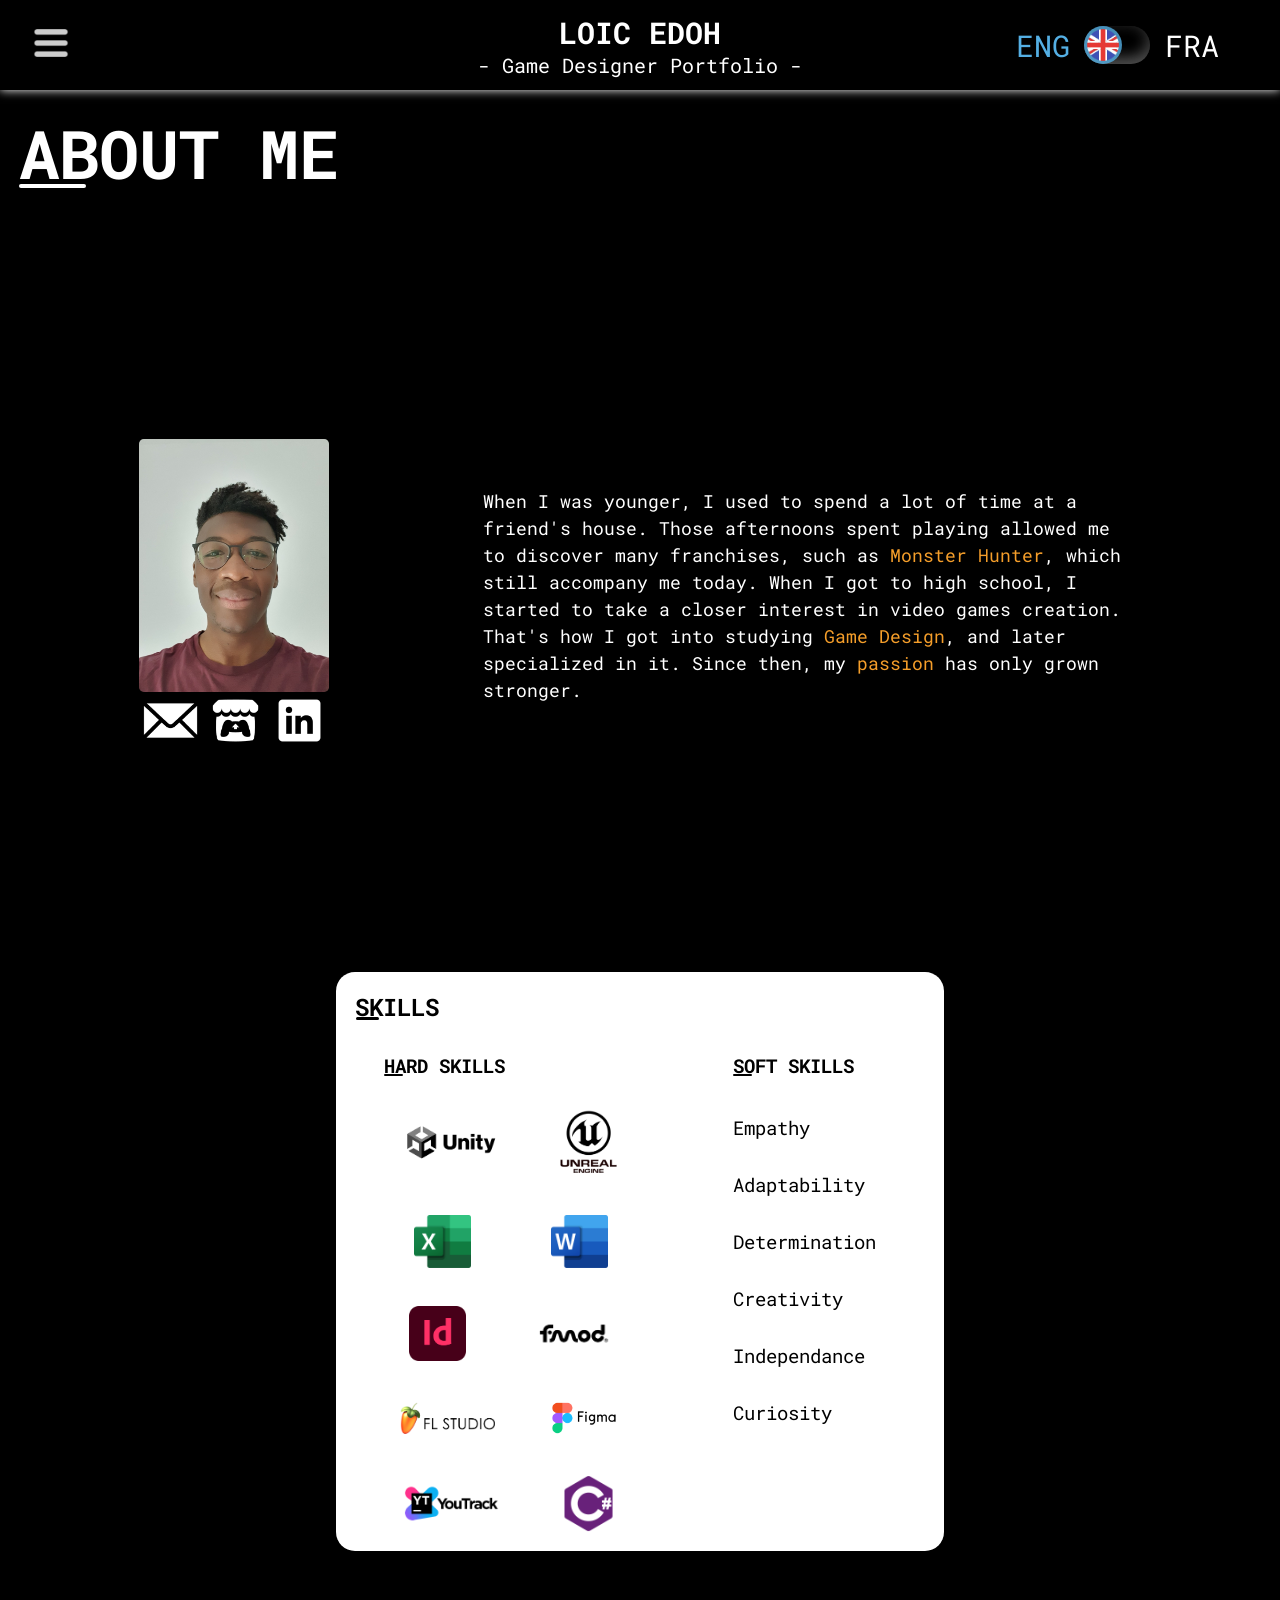
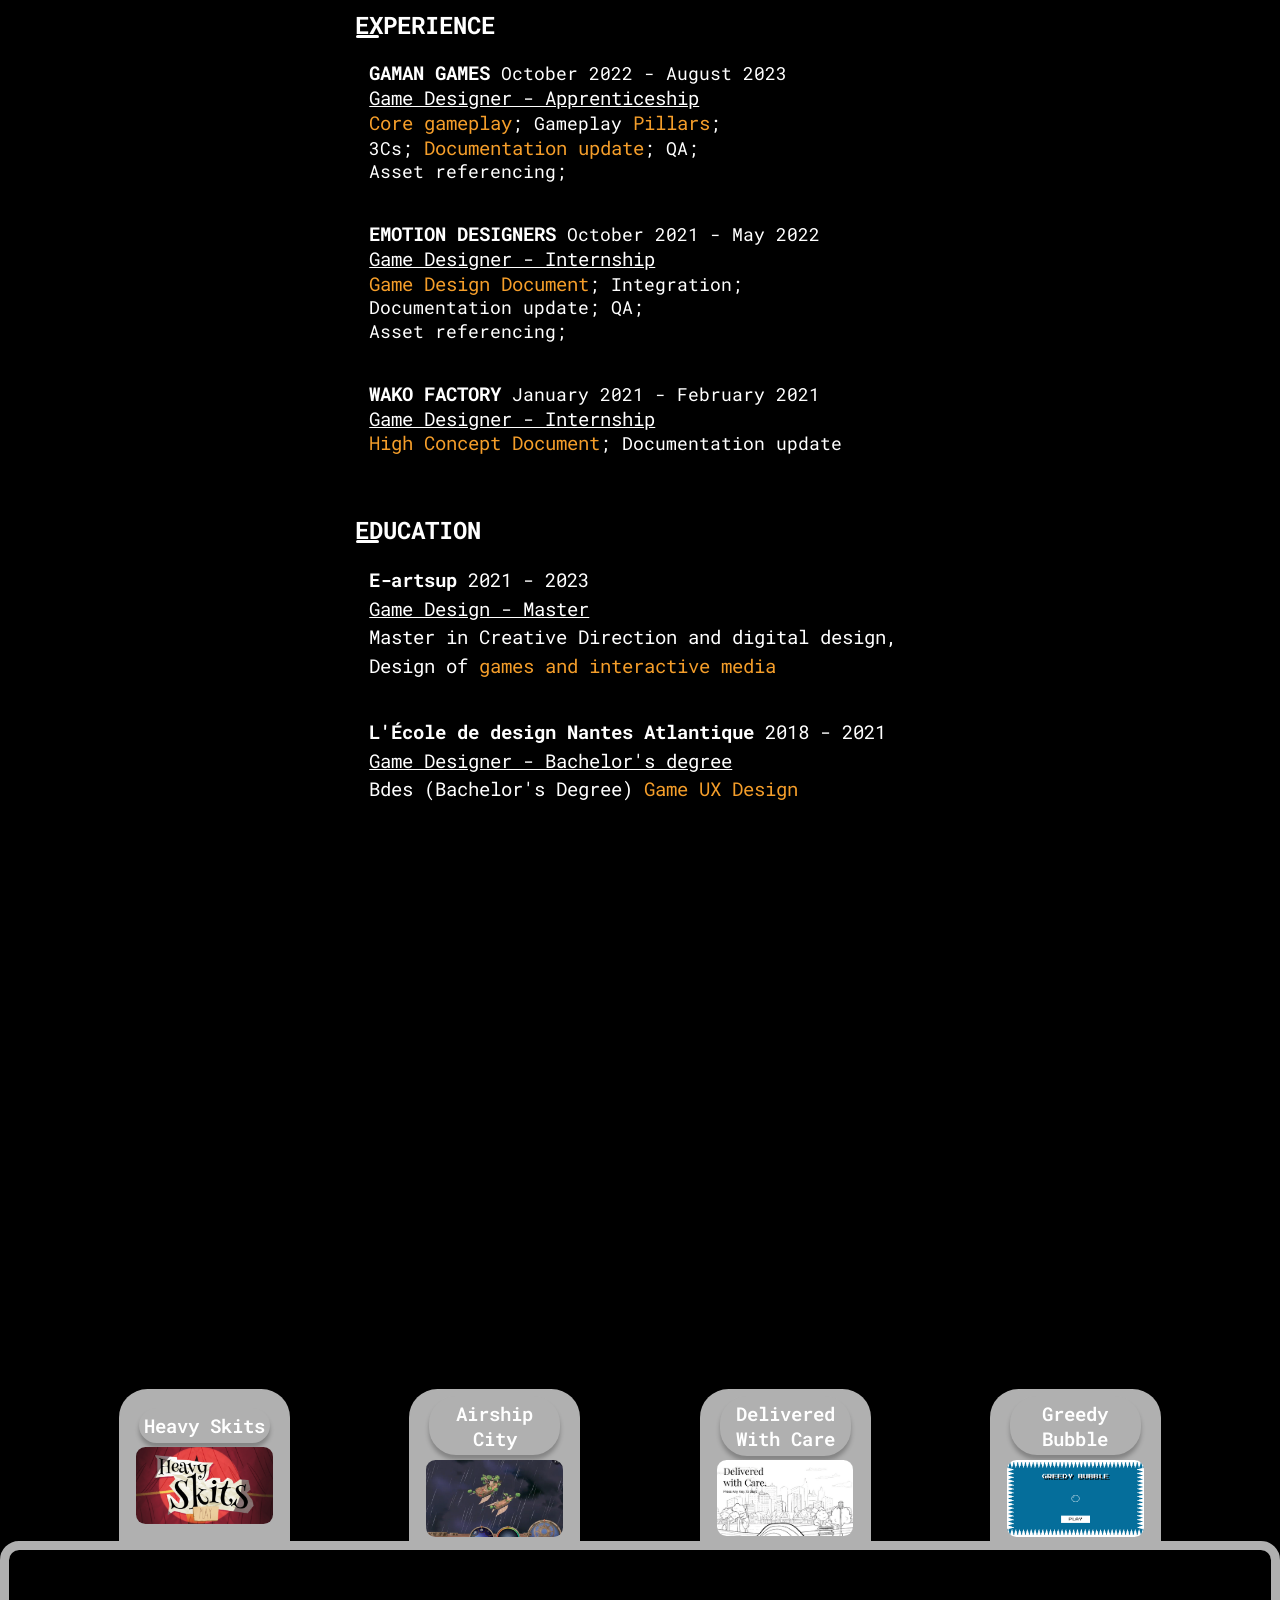
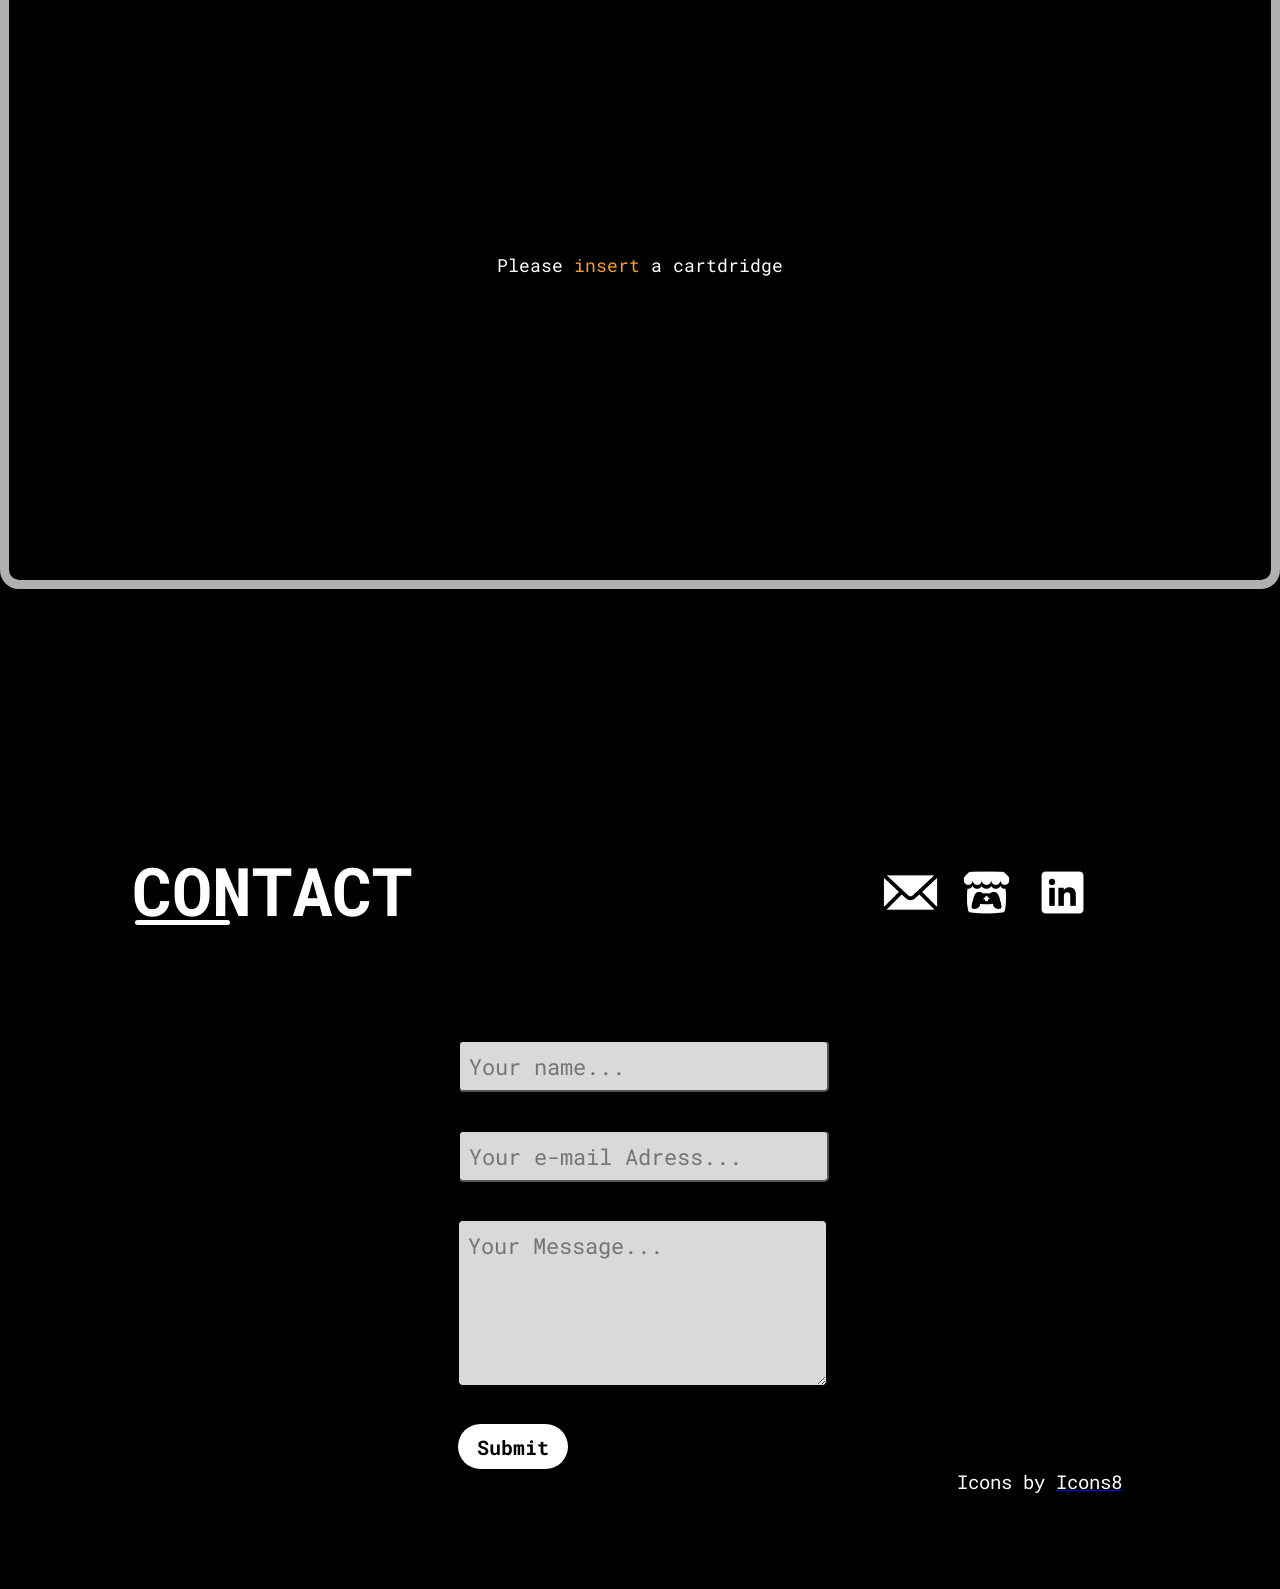
==== index.html @ a66495dd "Responsivity Enhancement" ====
<!DOCTYPE html>
<html lang="en">
  <!-- <head> contains all elements that are NOT visible on the page -->
  <head>
    <title>Loic Edoh - Game Design Portfolio</title>
    <!-- Loads website styles -->

    <link rel="stylesheet" href="styles/portfolio-sections.css">
    <link rel="stylesheet" href="styles/portfolio-header.css">
    <link rel="stylesheet" href="styles/portfolio-games.css">

    <!-- Loads JS scripts -->
    <script src="scripts/portfolio-functions.js" defer></script>
    <script src="scripts/language.js" defer></script>


  </head>

  <!-- <body> contains all elements that are visible on the page -->
  <body>
    <!-- Navigation bar -->
    <nav id="nav" class="navbar" class="active">
      <div class="left-section">
        <div id="menu_icons">
          <button class="menu_button">
            <img class="menu_icon" src="assets/navbar/icons8-menu-64.png">
          </button>
        </div>

        <ul>
          <li class="english" style>
            <a href="#about">ABOUT</a>
          </li>
          <li class="french" style="display: none;">
            <a href="#about">À PROPOS</a>
          </li>
          <li class="english" style>
            <a href="#games">PROJECTS</a>
          </li>
          <li class="french" style="display: none;">
            <a href="#games">PROJETS</a>
          </li>
          <li class="english" style>
            <a href="#contact">CONTACT</a>
          </li>
          <li class="french" style="display: none;">
            <a href="#contact">CONTACT</a>
          </li>
        </ul>

      </div>

      <div class="middle-section">
        <p class="name">LOIC EDOH</p>
        <p class="subtitle">- Game Designer Portfolio -</p>
      </div>

      <div class="right-section">
        <div class="language-slider">
            
            <input type="checkbox" id="language-switch">
            <label for="language-switch" class="slider-button">
              <img class="eng-flag" src="assets/flags/icons8-grande-bretagne-circulaire-48.png">
              <img class="fr-flag" src="assets/flags/icons8-france-circulaire-48.png">
            </label>
            <div class="language-indicator">
              <div class="english-indicator"><p>ENG</p></div>
              <div class="french-indicator"><p>FRA</p></div>
            </div>
            
        </div>
      </div>
      
    </nav>

    <!-- About Section-->
    <section id="about">
      <div class="about_container">

        <div class="about-title_container">
          <div class="about_title">
            <h2 class="english" style>ABOUT ME</h2>
            <h2 class="french" style="text-align: center; margin-bottom: 3rem; display:none;">
              À PROPOS DE MOI
            </h2>
  
            <div class="about_title_line"></div>
            
          </div>
        </div>
        
        <div class="info_container">

          <div class="profile_container">
  
            <img class="profile_picture" src="assets/profile_picture.jpg">
  
            <div class="social_icons">
              <a class="mail-button" href="mailto: l.edoh@outlook.com" target="_blank">
                <img class="mail" src="assets/social_icons/icons8-message-100.png">
              </a>
  
              <a class="itch-button" href="https://en-ra.itch.io/" target="_blank">
                <img class="itch" src="assets/social_icons/icons8-itch-io-100.png">
              </a>
  
              <a class="linked-in-button" href="https://www.linkedin.com/in/lo%C3%AFc-edoh-3798aa196/" target="_blank">
                <img class="linked-in" src="assets/social_icons/icons8-linkedin-100.png">
              </a>
            </div>
          </div>
          
          <div class="about_desc">
            <p class="english">
              When I was younger, I used to spend a lot of time at a friend's house. 
              Those afternoons spent playing allowed me to discover many franchises, 
              such as <span class="highlight">Monster Hunter</span>, which still accompany me today. When I got to high school, 
              I started to take a closer interest in video games creation. That's how I got into 
              studying <span class="highlight">Game Design</span>, and later specialized in it. 
              Since then, my <span class="highlight">passion</span> has only grown stronger.
            </p>
            <p class="french" style="text-align: center; margin-bottom: 3rem; display:none;">
              Plus jeune, j'avais pour habitude de passer beaucoup de temps chez un de mes amis. 
              Ces après-midi passées à jouer m'ont permis de découvrir de nombreuses licences, 
              telles que <span class="highlight">Monster Hunter</span>, qui m'accompagnent encore aujourd'hui. Arrivé au lycée, 
              j'ai commencé à m'intéresser de plus près à la création de jeux-vidéo. 
              C'est comme ça que je me suis lancé dans des études <span class="highlight">Conception</span> et, 
              par la suite, spécialisé en <span class="highlight">Game Design</span>. 
              Depuis, ma <span class="highlight">passion</span> n'a eu de cesse de s'amplifier.              
            </p>
          </div>

        </div>

        <div class="skills-experience-education_container">
          <div class="skills_container">
            <div class="skills_title_container">
              <div class="skills_title">
                <h3 class="english" style>SKILLS</h3>
                <h3 class="french" style="text-align: center; margin-bottom: 3rem; display:none;">
                  COMPÉTENCES</h3>

                <div class="skills_title_line"></div>

              </div>
            </div>

            <div class="hard-soft_container">

              <div class="hard-skills">
                <div class="hard-skills_title_container">
                  <div class="hard-skills_title">
                    <h4 class="english" style>HARD SKILLS</h4>
                    <h4 class="french" style="text-align: center; margin-bottom: 3rem; display:none;">
                      HARD SKILLS</h4>
    
                    <div class="subskills_title_line"></div>
                  </div>
                </div>

                <div class="software_icons">
                  <img class="unity_logo" src="assets/softwares_icons/unity_logo.png">
                  <img class="unreal_logo" src="assets/softwares_icons/unreal-engine_logo.png">
                  <img class="excel_logo" src="assets/softwares_icons/excel_logo.png">
                  <img class="word_logo" src="assets/softwares_icons/word_logo.png">
                  <img class="indesign_logo" src="assets/softwares_icons/indesign_logo.png">
                  <img class="fmod_logo" src="assets/softwares_icons/fmod_logo.png">
                  <img class="fl-studio_logo" src="assets/softwares_icons/fl-studio_logo.png">
                  <img class="figma_logo" src="assets/softwares_icons/figma_logo.png">
                  <img class="youtrack_logo" src="assets/softwares_icons/youtrack_logo.png">
                  <img class="csharp_logo" src="assets/softwares_icons/csharp_logo.png">
                </div>

              </div>

              <div class="soft-skills">
                <div class="soft-skills_title_container">
                  <div class="soft-skills_title">
                    <h4 class="english" style>SOFT SKILLS</h4>
                    <h4 class="french" style="text-align: center; margin-bottom: 3rem; display:none;">
                      SOFT SKILLS</h4>
    
                    <div class="subskills_title_line"></div>

                    <div class="soft_list">
                      <p class="english" style>
                        Empathy<br/>
                        Adaptability<br/>
                        Determination<br/>
                        Creativity<br/>
                        Independance<br/>
                        Curiosity<br/>
                      </p>
                      <p class="french" style="text-align: center; margin-bottom: 3rem; display:none;">
                        Empathie<br/>
                        Adaptabilité<br/>
                        Détermination<br/>
                        Créativité<br/>
                        Autonomie<br/>
                        Curiosité<br/>
                      </p>
                    </div>

                  </div>
                </div>
              </div>

            </div>

          </div>
          
          <div class="experience_container">
            <div class="experience_title_container">
              <div class="experience_title">
                <h3 class="english" style>EXPERIENCE</h3>
                <h3 class="french" style="text-align: center; margin-bottom: 3rem; display:none;">
                  EXPÉRIENCE</h3>

                <div class="experience_title_line"></div>

              </div>
            </div>

            <div class="experiences_container">
              <div class="experience-1">
                <p class="english" style>
                  <strong>GAMAN GAMES</strong> October 2022 - August 2023<br>
                  <u>Game Designer - Apprenticeship</u><br>
                  <span class="highlight">Core gameplay</span>; Gameplay <span class="highlight">Pillars</span>;<br>
                  3Cs; <span class="highlight">Documentation update</span>; QA;<br>
                  Asset referencing;<br>
                <p>
                <p class="french" style="text-align: center; margin-bottom: 3rem; display:none;">
                  <strong>GAMAN GAMES</strong> Octobre 2022 - Août 2023<br>
                  <u>Game Designer - Apprentissage</u><br>
                  <span class="highlight">Core gameplay</span>; Gameplay <span class="highlight">Pillars</span>;<br>
                  3Cs; <span class="highlight">Suivi de documentation</span>; QA;<br>
                  Référencement d'assets;<br>
                </p>
              </div>

              <div class="experience-2">
                <p class="english" style>
                  <strong>EMOTION DESIGNERS</strong> October 2021 - May 2022<br>
                  <u>Game Designer - Internship</u><br>
                  <span class="highlight">Game Design Document</span>; Integration;<br>
                  Documentation update; QA;<br>
                  Asset referencing;<br>
                <p>
                <p class="french" style="text-align: center; margin-bottom: 3rem; display:none;">
                  <strong>EMOTION DESIGNERS</strong> Octobre 2021 - Mai 2022<br>
                  <u>Game Designer - Stage</u><br>
                  <span class="highlight">Game Design Document</span>; Intégration;<br>
                  Suivi de documentation; QA;<br>
                  Référencement d'assets;<br>
                </p>
              </div>

              <div class="experience-3">
                <p class="english" style>
                  <strong>WAKO FACTORY</strong> January 2021 - February 2021<br>
                  <u>Game Designer - Internship</u><br>
                  <span class="highlight">High Concept Document</span>; Documentation update
                <p>
                <p class="french" style="text-align: center; margin-bottom: 3rem; display:none;">
                  <strong>EMOTION DESIGNERS</strong> Janvier 2021 - Février 2021<br>
                  <u>Game Designer - Stage</u><br>
                  <span class="highlight">High Concept Document</span>; Suivi de documentation
                </p>
              </div>
              
            </div>

          </div>

          <div class="education_container">
            <div class="education_container">
              <div class="education_title_container">
                <div class="education_title">
                  <h3 class="english" style>EDUCATION</h3>
                  <h3 class="french" style="text-align: center; margin-bottom: 3rem; display:none;">
                    FORMATION</h3>
  
                  <div class="education_title_line"></div>
  
                </div>
              </div>
  
              <div class="schools_container">
                <div class="school-1">
                  <p class="english" style>
                    <strong>E-artsup</strong> 2021 - 2023<br>
                    <u>Game Design - Master</u><br>
                    Master in Creative Direction and digital design,<br>
                    Design of <span class="highlight">games and interactive media</span><br>
                  <p>
                  <p class="french" style="text-align: center; margin-bottom: 3rem; display:none;">
                    <strong>E-artsup</strong> 2021 - 2023<br>
                    <u>Game Design - Maîtrise</u><br>
                    Master Direction de la création et design numérique,<br>
                    Conception de <span class="highlight">jeux et médias interactifs</span>
                  </p>
                </div>

                <div class="school-2">
                  <p class="english" style>
                    <strong>L'École de design Nantes Atlantique</strong> 2018 - 2021<br>
                    <u>Game Designer - Bachelor's degree</u><br>
                    Bdes (Bachelor's Degree) <span class="highlight">Game UX Design</span><br>
                  <p>
                  <p class="french" style="text-align: center; margin-bottom: 3rem; display:none;">
                    <strong>L'École de design Nantes Atlantique</strong> 2018 - 2021<br>
                    <u>Game Design - Licence</u><br>
                    Bdes <span class="highlight">Game UX Design</span>
                  </p>
                </div>
                
              </div>
  
            </div>
          </div>

        </div>

      </div>
        
    </section>

    <!-- Games Section-->
    <section id="games">
      <div class="console">

        <div class="games">
          <div class="game-registers">
              <button>
                <div class="game-title">Heavy Skits</div>
                <img class="cover-image" src="assets/game-covers/heavy-skits.png">         
              </button>
              <button>
                <div class="game-title">Airship City</div>
                <img class="cover-image" src="assets/game-covers/airship-city.png"> 
              </button>
              <button>
                <div class="game-title">Delivered With Care</div>
                <img class="cover-image" src="assets/game-covers/dwc.png"> 
              </button>
              <button>
                <div class="game-title">Greedy Bubble</div>
                <img class="cover-image" src="assets/game-covers/greedy-bubble.png"> 
              </button>
          </div>

          <div class="game-bodies">
            
            <div class="neutral-body" style="display: flex;">
              <div class="neutral-message">
                <p class="english" style>
                  Please <span class="highlight">insert</span> a cartdridge
                </p>
                <p class="french" style="text-align: center; margin-bottom: 3rem; display:none;">
                  Veuillez <span class="highlight">insérer</span> une cartouche
                </p>
              </div>
            </div>

            <div class="game-1">

              <div class="project_presentation">

                <!-- Carousel -->
                <div class="carousel" data-carousel>

                  <div class="slide-buttons_container">
                    <button class="carousel-button prev" data-carousel-button="prev">
                      <img class="arrow" src="assets/carousel_assets/icons8-triangle-up-100.png">
                    </button>
                    <button class="carousel-button next" data-carousel-button="next">
                      <img class="arrow" src="assets/carousel_assets/icons8-triangle-down-100.png">
                    </button>
                  </div>

                  <!-- Element to display current slide number -->
                  <div class="slide-counter">1 / 1</div>

                  <ul data-slides>
                    <li class="slide" data-active>
                      <div class="project_intro">
                        <video controls width = "320" height = "240">
                          <source src = "assets/gameplay-videos/heavy-skits.mp4" type = "video/mp4">
                        </video>

                        <div class="game_pitch">
                          <p class="english" style>
                            You think you're funny? Prove it!<br>
                            Heavy Skits is a game in which you have to make 
                            <span class="highlight">jokes</span> represented by <span class="highlight">cards</span> to make different<br>
                            characters laugh in a limited amount of time.
                            Place the cards on the scale and watch their <span class="highlight">reaction</span>.
                            But be careful! Each card has a weight.
                            Place them according to <span class="highlight">how heavy</span> your audience likes their jokes!
                          </p>
                          <p class="french" style="display:none;">
                            Tu crois être drôle ? Prouve-le !<br>
                            Heavy Skits est un jeu dans lequel tu dois faire des <span class="highlight">blagues</span> 
                            représentées par des <span class="highlight">cartes</span> pour faire rire différents personnages 
                            dans un laps de temps limité. 
                            Place les cartes sur la balance et observe leur <span class="highlight">réaction</span>. 
                            Mais attention ! Chaque carte a un poids. 
                            Place-les en fonction des <span class="highlight">goûts</span> de ton public !
                          </p>
                        </div>
                      </div>
                      

      

                    </li>
                    <li class="slide">
                      <div class="id-page">
                        <div class="id_left-section">
                          <p class="english" style>
                            <span class="highlight">Genre</span><br>
                            <span style="margin-left: 0.5rem;">Puzzle</span><br>
                            <span class="highlight">Engine</span><br>
                            <span style="margin-left: 0.5rem;">Unity</span><br>
                            <span class="highlight">Team Size</span><br>
                            <span style="margin-left: 0.5rem;">6 People</span><br>
                            <span class="highlight">Production Time</span><br>
                            <span style="margin-left: 0.5rem;">48 Hours</span><br>
                          </p>
                          <p class="french" style="display:none;">
                            <span class="highlight">Genre</span><br>
                            <span style="margin-left: 0.5rem;">Puzzle</span><br>
                            <span class="highlight">Moteur</span><br>
                            <span style="margin-left: 0.5rem;">Unity</span><br>
                            <span class="highlight">Taille de l'équipe</span><br>
                            <span style="margin-left: 0.5rem;">6 Personnes</span><br>
                            <span class="highlight">Temps de Production</span><br>
                            <span style="margin-left: 0.5rem;">48 Heures</span><br>
                          </p>
                        </div>
                        <div class="id_right-section">
                          <p class="english" style>
                            <span class="highlight">Date</span><br>
                            <span style="margin-left: 0.5rem;">January 2024</span><br>
                            <span class="highlight">Platform</span><br>
                            <span style="margin-left: 0.5rem;">PC; Smartphone</span><br>
                            <span class="highlight">Roles & Responsibilities</span><br>
                            <span style="margin-left: 0.5rem;">Game Design</span><br>
                            <span style="font-size: smaller; font-weight: light; margin-left: 0.5rem;">Core Gameplay</span><br>
                            <span style="margin-left: 0.5rem;">Sound</span><br>
                            <span style="font-size: smaller; font-weight: light; margin-left: 0.5rem;">Sound Effects; Integration</span><br>
                          </p>
                          <p class="french" style="display:none;">
                            <span class="highlight">Date</span><br>
                            <span style="margin-left: 0.5rem;">Janvier 2024</span><br>
                            <span class="highlight">Plateforme</span><br>
                            <span style="margin-left: 0.5rem;">PC; Smartphone</span><br>
                            <span class="highlight">Roles & Responsabilités</span><br>
                            <span style="margin-left: 0.5rem;">Game Design</span><br>
                            <span style="font-size: smaller; font-weight: light; margin-left: 0.5rem;">Core Gameplay</span><br>
                            <span style="margin-left: 0.5rem;">Son</span><br>
                            <span style="font-size: smaller; font-weight: light; margin-left: 0.5rem;">Effets Sonores; Intégration</span><br>
                          </p>
                        </div>
                      </div>
                    </li>
                    <li class="slide">
                      <div class="slide-image_container">
                        <img class="slide-image" src="assets/project_images/heavy-skits/screeshot-1.png">
                      </div>
                    </li>
                    <li class="slide">
                      <div class="slide-image_container">
                        <img class="slide-image" src="assets/project_images/heavy-skits/screeshot-3.png">
                      </div>
                    </li>
                  </ul>

                </div>

              </div>

            </div>

            <div class="game-2">
                
                <div class="project_presentation">

                  <!-- Carousel -->
                  <div class="carousel" data-carousel>

                    <div class="slide-buttons_container">
                      <button class="carousel-button prev" data-carousel-button="prev">
                        <img class="arrow" src="assets/carousel_assets/icons8-triangle-up-100.png">
                      </button>
                      <button class="carousel-button next" data-carousel-button="next">
                        <img class="arrow" src="assets/carousel_assets/icons8-triangle-down-100.png">
                      </button>
                    </div>

                    <!-- Element to display current slide number -->
                    <div class="slide-counter">1 / 1</div>

                    <ul data-slides>
                      <li class="slide" data-active>
                        <div class="project_intro">
                          <video controls width = "320" height = "240">
                            <source src = "assets/gameplay-videos/airship-city.mp4" type = "video/mp4">
                          </video>
          
                          <div class="game_pitch">
                            <p class="english" style>
                              In Airship City, the player takes on the role of a 
                              captain in charge of a <span class="highlight">fleet of flying ships</span>.<br>
                              They'll have to effectively utilize the sky's
                              resources and <span class="highlight">leverage the weather</span> to their advantage, 
                              allowing them to expand their fleet by acquiring new ships, 
                              constructing various structures, and keeping it afloat.
                            </p>
                            <p class="french" style="display:none;">
                              Dans Airship City, les joueurs incarnent le rôle d'un capitaine chargé 
                              d'une <span class="highlight">flotte de vaisseaux volants</span>.
                              Ils devront utiliser efficacement les ressources du ciel et 
                              tirer avantage <span class="highlight">de la météo</span>, 
                              ce qui leur permettra d'étendre leur flotte en acquérant de nouveaux navires et bâtiments, 
                              tout en la maintenant en l'air.
                            </p>
                          </div>
                        </div>
                      </li>
                      <li class="slide">
                        <div class="id-page">
                          <div class="id_left-section">
                            <p class="english" style>
                              <span class="highlight">Genre</span><br>
                              <span style="margin-left: 0.5rem;">City Builder</span><br>
                              <span class="highlight">Engine</span><br>
                              <span style="margin-left: 0.5rem;">Unity</span><br>
                              <span class="highlight">Team Size</span><br>
                              <span style="margin-left: 0.5rem;">4 People</span><br>
                              <span class="highlight">Production Time</span><br>
                              <span style="margin-left: 0.5rem;">6 Months</span><br>
                            </p>
                            <p class="french" style="display:none;">
                              <span class="highlight">Genre</span><br>
                              <span style="margin-left: 0.5rem;">City Builder</span><br>
                              <span class="highlight">Moteur</span><br>
                              <span style="margin-left: 0.5rem;">Unity</span><br>
                              <span class="highlight">Taille de l'équipe</span><br>
                              <span style="margin-left: 0.5rem;">4 Personnes</span><br>
                              <span class="highlight">Temps de Production</span><br>
                              <span style="margin-left: 0.5rem;">6 Mois</span><br>
                            </p>
                          </div>
                          <div class="id_right-section">
                            <p class="english" style>
                              <span class="highlight">Date</span><br>
                              <span style="margin-left: 0.5rem;">June 2023</span><br>
                              <span class="highlight">Platform</span><br>
                              <span style="margin-left: 0.5rem;">PC</span><br>
                              <span class="highlight">Roles & Responsibilities</span><br>
                              <span style="margin-left: 0.5rem;">Game Design</span><br>
                              <span style="font-size: smaller; font-weight: light; margin-left: 0.5rem;">Core Gameplay; System Design; Balancing</span><br>
                              <span style="margin-left: 0.5rem;">Sound</span><br>
                              <span style="font-size: smaller; font-weight: light; margin-left: 0.5rem;">Sound Effects; Music; Integration</span><br>
                            </p>
                            <p class="french" style="display:none;">
                              <span class="highlight">Date</span><br>
                              <span style="margin-left: 0.5rem;">Juin 2023</span><br>
                              <span class="highlight">Plateforme</span><br>
                              <span style="margin-left: 0.5rem;">PC</span><br>
                              <span class="highlight">Roles & Responsabilités</span><br>
                              <span style="margin-left: 0.5rem;">Game Design</span><br>
                              <span style="font-size: smaller; font-weight: light; margin-left: 0.5rem;">Core Gameplay; Systèmes; Équilibrage</span><br>
                              <span style="margin-left: 0.5rem;">Son</span><br>
                              <span style="font-size: smaller; font-weight: light; margin-left: 0.5rem;">Effets Sonores; Musique; Intégration</span><br>
                            </p>
                          </div>
                        </div>
                      </li>
                      <li class="slide">
                        <div class="slide-text">
                          <p class="english" style>
                            This project was, for me, the occasion to work on 
                            <strong>complex systems</strong>. The prototype is a proof of concept
                            showcasing the main aspects of the project we imagine.
                            We had roughly 2 days per week to work on the project, 
                            so <strong>organization</strong> was very important to finish it.
                          </p>
                          <p class="french" style="display:none;">
                            Ce projet a été, pour moi, l'occasion de travailler 
                            sur des <strong>systèmes complexes</strong>. Le prototype est une démonstration 
                            mettant en avant les principaux aspects du projet que nous imaginons. 
                            Nous avions environ 2 jours par semaine pour travailler sur le projet, 
                            donc l'<strong>organisation</strong> était un aspect à ne pas négliger.
                          </p>
                        </div>
                      </li>
                      <li class="slide">
                        <div class="slide-text">
                          <p class="english" style>
                            Early on, we drew a timeline to know how the player would progress. 
                            This document helped us during the game <strong>balancing</strong> phase, by making the concept more tangible. 
                            Thanks to it, we had a better idea of the <strong>experience</strong> we wanted to offer.
                          </p>
                          <p class="french" style="display:none;">
                            Au début du projet, nous avons dressé une chronologie pour savoir comment le joueur progresserait. 
                            Ce document nous a aidés lors de la phase d'<strong>équilibrage</strong> du jeu, en rendant le concept plus tangible. 
                            Grâce à lui, nous avions une meilleure idée de l'<strong>expérience</strong> que nous voulions offrir.
                          </p>
                        </div>
                      </li>
                      <li class="slide">
                        <div class="slide-image_container">
                          <img class="slide-image" src="assets/project_images/airship-city/gameplay-timeline_2.png">
                        </div>
                      </li>
                      <li class="slide">
                        <div class="slide-text">
                          <p class="english" style>
                            In "Airship City", the player has to deal with the weather, 
                            which can be a precious <strong>ally</strong>, or a terrible <strong>foe</strong>. 
                            We wanted to make the game as immersive as possible, so I spent some 
                            time on FMOD to define some parameters to trigger specific ambiances and music at the appropriate time. 
                            The sound was a good <strong>tool</strong> to highlight some features of the game.
                          </p>
                          <p class="french" style="display:none;">
                            Dans "Airship City", le joueur doit composer avec la météo, 
                            qui peut être un précieux <strong>allié</strong> ou un terrible <strong>ennemi</strong>. 
                            Nous voulions rendre le jeu aussi immersif que possible, 
                            alors j'ai passé du temps sur FMOD pour définir certains paramètres afin de déclencher 
                            des ambiances spécifiques au moment approprié. 
                          </p>
                        </div>
                      </li>
                    </ul>

                  </div>

                </div>

            </div>

            <div class="game-3">
                
                <div class="project_presentation">

                  <!-- Carousel -->
                  <div class="carousel" data-carousel>

                    <div class="slide-buttons_container">
                      <button class="carousel-button prev" data-carousel-button="prev">
                        <img class="arrow" src="assets/carousel_assets/icons8-triangle-up-100.png">
                      </button>
                      <button class="carousel-button next" data-carousel-button="next">
                        <img class="arrow" src="assets/carousel_assets/icons8-triangle-down-100.png">
                      </button>
                    </div>

                    <!-- Element to display current slide number -->
                    <div class="slide-counter">1 / 1</div>

                    <ul data-slides>
                      <li class="slide" data-active>
                        <div class="project_intro">
                          <video controls width = "320" height = "240">
                            <source src = "assets/gameplay-videos/dwc.mp4" type = "video/mp4">
                          </video>
          
                          <div class="game_pitch">
                            <p class="english" style>
                              Umizon is the best <span class="highlight">delivery service</span> there is on the planet today.
                              As one of their best workers, use your skills to deliver your 
                              next client's package as fast as possible, <span class="highlight">with care</span>!<br> 
                              Use your client's package in order to navigate around the levels. 
                              Throw it around to defeat your foes and catch it again to gain a double jump!
                            </p>
                            <p class="french" style="display:none;">
                              De nos jours, Umizon est le meilleur <span class="highlight">service de livraison</span> au monde.
                              En tant que l'un de leurs meilleurs employés, utilisez vos compétences pour livrer 
                              le colis de votre prochain client le plus rapidement possible, <span class="highlight">avec soin</span> !<br>
                              Utilisez le colis de votre client pour naviguer à travers les niveaux.
                              Lancez-le pour vaincre vos ennemis et attrapez-le de nouveau pour effectuer un double saut !
                            </p>
                          </div>
                        </div>
                      </li>
                      <li class="slide">
                        <div class="id-page">
                          <div class="id_left-section">
                            <p class="english" style>
                              <span class="highlight">Genre</span><br>
                              <span style="margin-left: 0.5rem;">2D Platformer</span><br>
                              <span class="highlight">Engine</span><br>
                              <span style="margin-left: 0.5rem;">Unity</span><br>
                              <span class="highlight">Team Size</span><br>
                              <span style="margin-left: 0.5rem;">4 People</span><br>
                              <span class="highlight">Production Time</span><br>
                              <span style="margin-left: 0.5rem;">72 Hours</span><br>
                            </p>
                            <p class="french" style="display:none;">
                              <span class="highlight">Genre</span><br>
                              <span style="margin-left: 0.5rem;">Platformer 2D</span><br>
                              <span class="highlight">Moteur</span><br>
                              <span style="margin-left: 0.5rem;">Unity</span><br>
                              <span class="highlight">Taille de l'équipe</span><br>
                              <span style="margin-left: 0.5rem;">4 Personnes</span><br>
                              <span class="highlight">Temps de Production</span><br>
                              <span style="margin-left: 0.5rem;">72 Heures</span><br>
                            </p>
                          </div>
                          <div class="id_right-section">
                            <p class="english" style>
                              <span class="highlight">Date</span><br>
                              <span style="margin-left: 0.5rem;">April 2023</span><br>
                              <span class="highlight">Platform</span><br>
                              <span style="margin-left: 0.5rem;">PC</span><br>
                              <span class="highlight">Roles & Responsibilities</span><br>
                              <span style="margin-left: 0.5rem;">Game Design; Level Design</span><br>
                              <span style="font-size: smaller; font-weight: light; margin-left: 0.5rem;">Core Gameplay</span><br>
                              <span style="margin-left: 0.5rem;">Sound</span><br>
                              <span style="font-size: smaller; font-weight: light; margin-left: 0.5rem;">Sound Effects; Music; Integration</span><br>
                            </p>
                            <p class="french" style="display:none;">
                              <span class="highlight">Date</span><br>
                              <span style="margin-left: 0.5rem;">Avril 2023</span><br>
                              <span class="highlight">Plateforme</span><br>
                              <span style="margin-left: 0.5rem;">PC</span><br>
                              <span class="highlight">Roles & Responsabilités</span><br>
                              <span style="margin-left: 0.5rem;">Game Design; Level Design</span><br>
                              <span style="font-size: smaller; font-weight: light; margin-left: 0.5rem;">Core Gameplay</span><br>
                              <span style="margin-left: 0.5rem;">Son</span><br>
                              <span style="font-size: smaller; font-weight: light; margin-left: 0.5rem;">Effets Sonores; Musique; Intégration</span><br>
                            </p>
                          </div>
                        </div>
                      </li>
                      <li class="slide">
                        <div class="slide-text">
                          <p class="english" style>
                            The first step of the project was to <strong>organize</strong> our workflow. 
                            Due to the time limit, we decided to use Figma for quick <strong>iteration</strong>. 
                            Communication was simplified thanks to the board. In a few hours, we had our core gameplay and general aesthetic.
                            To fit the theme of the jam, it was decided that the package would be central in the design.
                          </p>
                          <p class="french" style="display:none;">
                            En raison de la limite de temps, nous avons décidé d'utiliser Figma pour des <strong>itérations</strong> rapides. 
                            La communication a été simplifiée grâce au tableau. En quelques heures, nous avions notre gameplay de base et une esthétique générale. 
                            Pour correspondre au thème de la compétition, il a été décidé que le colis serait central dans le design.
                          </p>
                        </div>
                      </li>
                      <li class="slide">
                        <div class="slide-text">
                          <p class="english" style>
                            The package allows the character to perform <strong>special moves</strong> while not carried.
                            However, if it touches the ground too many times, it's game over.
                          </p>
                          <p class="french" style="display:none;">
                            Le colis permet au personnage d'effectuer des <strong>mouvements spéciaux</strong> lorsqu'il n'est pas porté. 
                            Cependant, s'il touche le sol trop souvent, c'est la fin de la partie.
                          </p>
                        </div>
                      </li>
                      <li class="slide">
                        <div class="slide-text">
                          <p class="english" style>
                            Thus, the package becomes an exceptionally versatile tool for players, 
                            demanding <strong>strategic</strong>  utilization to successfully navigate and complete each level, 
                            as well as for us, designers, who can leverage its versatility to create <strong>engaging</strong> and <strong>challenging</strong> scenarios.
                          </p>
                          <p class="french" style="display:none;">
                            Ainsi, ce dernier devient un outil exceptionnellement polyvalent pour les joueurs, 
                            exigeant une <strong>utilisation stratégique</strong> pour naviguer avec succès et terminer chaque niveau, 
                            tout comme pour nous, les concepteurs, qui pouvons exploiter sa polyvalence pour créer des scénarios <strong>engageants</strong> et <strong>stimulants</strong>.
                          </p>
                        </div>
                      </li>
                      <li class="slide">
                        <div class="slide-text">
                          <p class="english" style>
                            While designing the levels, focus was made on <strong>progressively</strong> introducing the mechanics to the player.
                            As the player advances, the levels become more challenging. 
                            In the remaining hours, our emphasis shifted to addressing as many level issues as possible, 
                            taking into account the character's abilities.
                          </p>
                          <p class="french" style="display:none;">
                            En concevant les niveaux, l'accent a été mis sur l'introduction <strong>progressive</strong> des mécaniques au joueur. 
                            Au fur et à mesure que le joueur avance, les niveaux deviennent plus difficiles. 
                            Dans les heures restantes, notre priorité a été de résoudre autant de bugs de niveaux que possible, 
                            en tenant compte des capacités du personnage.
                          </p>
                        </div>
                      </li>
                    </ul>

                  </div>

                </div>

            </div>

            <div class="game-4">
                
                <div class="project_presentation">

                  <!-- Carousel -->
                  <div class="carousel" data-carousel>

                    <div class="slide-buttons_container">
                      <button class="carousel-button prev" data-carousel-button="prev">
                        <img class="arrow" src="assets/carousel_assets/icons8-triangle-up-100.png">
                      </button>
                      <button class="carousel-button next" data-carousel-button="next">
                        <img class="arrow" src="assets/carousel_assets/icons8-triangle-down-100.png">
                      </button>
                    </div>

                    <!-- Element to display current slide number -->
                    <div class="slide-counter">1 / 1</div>

                    <ul data-slides>
                      <li class="slide" data-active>
                        <div class="project_intro">
                          <video controls width = "320" height = "240">
                            <source src = "assets/gameplay-videos/greedy-bubble.mp4" type = "video/mp4">
                          </video>
          
                          <div class="game_pitch">
                            <p class="english" style>
                              In this Bubble Catcher, the player controls an 
                              underwater <span class="highlight">air bubble</span> that aims to get as <span class="highlight">rich</span> as possible.
                              However, it must be careful not to be too <span class="highlight">greedy</span> 
                              and avoid exploding while trying to achieve its goal!
                            </p>
                            <p class="french" style="display:none;">
                              Dans ce Bubble Catcher, le joueur contrôle une 
                              bulle d'air sous-marine qui a pour but de devenir aussi <span class="highlight">riche</span> que possible. 
                              Cependant, elle devra veiller à ne pas être trop <span class="highlight">cupide</span> 
                              et éviter d'exploser en essayant d'atteindre son objectif !
                            </p>
                          </div>
                        </div>
                      </li>
                      <li class="slide">
                        <div class="id-page">
                          <div class="id_left-section">
                            <p class="english" style>
                              <span class="highlight">Genre</span><br>
                              <span style="margin-left: 0.5rem;">Bubble Catcher</span><br>
                              <span class="highlight">Engine</span><br>
                              <span style="margin-left: 0.5rem;">Unity</span><br>
                              <span class="highlight">Team Size</span><br>
                              <span style="margin-left: 0.5rem;">2 People</span><br>
                              <span class="highlight">Production Time</span><br>
                              <span style="margin-left: 0.5rem;">3 Hours</span><br>
                            </p>
                            <p class="french" style="display:none;">
                              <span class="highlight">Genre</span><br>
                              <span style="margin-left: 0.5rem;">Bubble Catcher</span><br>
                              <span class="highlight">Moteur</span><br>
                              <span style="margin-left: 0.5rem;">Unity</span><br>
                              <span class="highlight">Taille de l'équipe</span><br>
                              <span style="margin-left: 0.5rem;">2 Personnes</span><br>
                              <span class="highlight">Temps de Production</span><br>
                              <span style="margin-left: 0.5rem;">3 Heures</span><br>
                            </p>
                          </div>
                          <div class="id_right-section">
                            <p class="english" style>
                              <span class="highlight">Date</span><br>
                              <span style="margin-left: 0.5rem;">August 2023</span><br>
                              <span class="highlight">Platform</span><br>
                              <span style="margin-left: 0.5rem;">PC; Smartphone</span><br>
                              <span class="highlight">Roles & Responsibilities</span><br>
                              <span style="margin-left: 0.5rem;">Game Design</span><br>
                              <span style="font-size: smaller; font-weight: light; margin-left: 0.5rem;">Core Gameplay; Balancing</span><br>
                              <span style="margin-left: 0.5rem;">Sound</span><br>
                              <span style="font-size: smaller; font-weight: light; margin-left: 0.5rem;">Sound Effects; Music; Integration</span><br>
                            </p>
                            <p class="french" style="display:none;">
                              <span class="highlight">Date</span><br>
                              <span style="margin-left: 0.5rem;">Août 2023</span><br>
                              <span class="highlight">Plateforme</span><br>
                              <span style="margin-left: 0.5rem;">PC; Smartphone</span><br>
                              <span class="highlight">Roles & Responsabilités</span><br>
                              <span style="margin-left: 0.5rem;">Game Design</span><br>
                              <span style="font-size: smaller; font-weight: light; margin-left: 0.5rem;">Core Gameplay; Équilibrage</span><br>
                              <span style="margin-left: 0.5rem;">Son</span><br>
                              <span style="font-size: smaller; font-weight: light; margin-left: 0.5rem;">Effets Sonores; Musique; Intégration</span><br>
                            </p>
                          </div>
                        </div>
                      </li>
                      <li class="slide">
                        <div class="slide-text">
                          <p class="english" style>
                            This game was produced in 3 hours, but we had more time to prepare the production.
                            For the <strong>pre-production</strong> phase, I used Slides to <strong>communicate</strong> with the programmer.
                            Emphasis was made on making a concept that could fit a very <strong>small scope</strong>, since we each had 3 hours to finish the project, 
                            if we wanted to be eligible for rating.
                          </p>
                          <p class="french" style="display:none;">
                            Ce jeu a été produit en 3 heures, mais nous avions plus de temps pour préparer la production. 
                            Pour la phase de <strong>préproduction</strong>, j'ai utilisé Slides pour <strong>communiquer</strong> avec le programmeur. 
                            L'accent a été mis sur la création d'un concept pouvant s'adapter à un <strong>projet de petite envergure</strong>. 
                            Il était nécessaire de nous adapter si nous voulions accéder à la phase l'évaluation.
                          </p>
                        </div>
                      </li>
                      <li class="slide">
                        <div class="slide-image_container">
                          <img class="slide-image" src="assets/project_images/greedy-bubble/core-gameplay.jpg">
                        </div>
                      </li>
                      <li class="slide">
                        <div class="slide-text">
                          <p class="english" style>
                            The gameplay had to be as simple as possible. 
                            Simple features to <strong>program</strong>, simple rules to explain, and simple parameters to <strong>balance</strong>. 
                            The fewer elements we had to deal with, 
                            the more we could focus on polish and making the game actually <strong>fun</strong> to play.
                          </p>
                          <p class="french" style="display:none;">
                            Le gameplay devait être aussi simple que possible. 
                            Des fonctionnalités simples à <strong>programmer</strong>, des règles simples à expliquer et des paramètres simples à <strong>équilibrer</strong>. 
                            Moins d'éléments nous avions à gérer, plus nous pouvions nous concentrer sur le peaufinage et rendre le jeu réellement <strong>amusant</strong> à jouer.
                          </p>
                        </div>
                      </li>
                      <li class="slide">
                        <div class="slide-text">
                          <p class="english" style>
                            While the programmer was developing the core features of the game, 
                            I used a part of my three hours to pick SFX's and music to add <strong>juice</strong> to the game. 
                            Once he had finished, I was able to use the rest of my time to balance some parameters. 
                            It was a lot of trial and error to get something satisfying.
                          </p>
                          <p class="french" style="display:none;">
                            Pendant que le programmeur développait les fonctionnalités de base du jeu, 
                            j'ai utilisé une partie de mes trois heures pour choisir des sons pour ajouter du <strong>juice</strong> au jeu. 
                            Une fois qu'il avait terminé, j'ai pu utiliser le reste de mon temps pour équilibrer certains paramètres. 
                            C'était beaucoup d'essais et d'erreurs pour obtenir quelque chose de satisfaisant.
                          </p>
                        </div>
                      </li>
                      <li class="slide">
                        <div class="slide-text">
                          <p class="english" style>
                            I asked the programmer to put some variables in public so it would be faster for me to 
                            modify the <strong>feeling</strong> of the game, since it was directly in the engine.
                            It was decided to make an endless game.
                          </p>
                          <p class="french" style="display:none;">
                            J'ai demandé au programmeur de mettre certaines variables en public pour que je puisse 
                            modifier plus rapidement le <strong>ressenti</strong> du jeu, directement dans le moteur. 
                            Il a été décidé de faire un jeu infini.
                          </p>
                        </div>
                      </li>
                      <li class="slide">
                        <div class="slide-text">
                          <p class="english" style>
                            The more you play, the more it becomes difficult to avoid harpoons and collect coins. 
                            I do believe a valuable addition to this system would have been a scoreboard, 
                            providing additional motivation for the most dedicated players.
                          </p>
                          <p class="french" style="display:none;">
                            Plus vous jouez, plus il devient difficile d'éviter les harpons et de collecter des pièces. 
                            Je crois qu'un bon ajout à ce système aurait été un tableau des scores, 
                            offrant une motivation supplémentaire aux personnes les plus dévouées.
                          </p>
                        </div>
                      </li>
                    </ul>

                  </div>

                </div>

            </div>

          </div>
        </div>

        </div>

      </div>
      </div>
    </section>

    <!-- Contact Section-->
    <section id="contact">
      <div class="contact_container">
        <div class="contact_top">

          <div class="contact-title_container">
            <div class="contact_title">
              <h2 class="english" style>CONTACT</h2>
              <h2 class="french" style="text-align: center; margin-bottom: 3rem; display:none;">
                CONTACT
              </h2>
    
              <div class="contact_title_line"></div>
              
            </div>
          </div>

          <div class="contact-social_icons">
            <a class="mail-button" href="mailto: l.edoh@outlook.com" target="_blank">
              <img class="mail" src="assets/social_icons/icons8-message-100.png">
            </a>

            <a class="itch-button" href="https://en-ra.itch.io/" target="_blank">
              <img class="itch" src="assets/social_icons/icons8-itch-io-100.png">
            </a>

            <a class="linked-in-button" href="https://www.linkedin.com/in/lo%C3%AFc-edoh-3798aa196/" target="_blank">
              <img class="linked-in" src="assets/social_icons/icons8-linkedin-100.png">
            </a>
          </div>

        </div>
        
          <div class="english" style>
            <form action="https://api.web3forms.com/submit" method="POST">
              <input type="hidden" name="access_key" value="ba5fc664-6fb5-4702-818b-b686d25e02b7">
              <input type="text" name="name" placeholder="Your name..." autocomplete="off" required>
              <input type="text" name="email" placeholder="Your e-mail Adress..." autocomplete="off" required>
              <textarea rows="5" cols="60" name="message" placeholder="Your Message..." autocomplete="off" required></textarea>
              <button class="submit_button" type="submit">Submit</button>
            </form>
          </div>
  
          <div class="french" style="display:none;">
            <form action="https://api.web3forms.com/submit" method="POST">
              <input type="hidden" name="access_key" value="ba5fc664-6fb5-4702-818b-b686d25e02b7">
              <input type="text" name="name" placeholder="Votre Nom..." autocomplete="off" required>
              <input type="text" name="email" placeholder="Votre adresse e-mail..." autocomplete="off" required>
              <textarea rows="5" cols="60" name="message" placeholder="Votre Message..." autocomplete="off" required></textarea>
              <button class="submit_button" type="submit">Envoyer</button>
            </form>
        </div>

        <div class="icons-source_container">
          <p class="icons-source">
            <span style="color: white; font-size: 1rem;">Icons by </span>
            <a target="_blank" href="https://icons8.com">
              <span style="color: white; font-size: 1rem;">Icons8</span>
            </a>
          </p>
        </div>

      </div>

    </section>

  </body>
</html>
---- styles/portfolio-sections.css ----
@font-face {
  font-family: 'RobotoMono';
  src: url(/assets/fonts/RobotoMono-VariableFont_wght.ttf) format(truetype);
}

/* Global Styles */
:root{
  --base-font-size: 14px;
  --title-font-size: 3.5rem;
  --title2-font-size: 1.25rem;
  --title3-font-size: 1rem;
  --border-radius-factor: 0.5;
  background-color: black;

  .highlight {
    color: #F59E2A;
    font-size: (--base-font-size);
  }
}

::-webkit-scrollbar{
  background-color: rgba(255, 255, 255, 0);
  width: .5rem;
}
::-webkit-scrollbar-thumb{
  background-color: rgba(255, 255, 255, 0.5);
  border-radius: 1rem;
}
::-webkit-scrollbar-thumb:hover {
  background-color: rgba(255, 255, 255, 0.7);
}

*{
  font-family: "RobotoMono", sans-serif;
  margin: 0;
  font-size: calc(var(--base-font-size) + 0.390625vw);
  padding: 0;
  margin: 0;
}

/* --- ABOUT SECTION STYLES ---*/
#about{
  width: 100%;
  display: flex;
  justify-content: center;
  align-items: center;
}

.about_container{
  display: flex;
  flex-wrap: wrap;
  position: relative;
  width: 100%;
  height: 100%;
  gap: 10vw;
}

/* TITLE SECTION */
.about-title_container{
  position: relative;
  width: max-content;
}
.about_title h2{
  position: relative;
  padding: 1rem;
  font-size: var(--title-font-size);
  color: white;
}
.about_title_line{
  position: relative;
  top: -1.7rem;
  left: 1rem;
  width: 3.5rem;
  height: 0.25rem;
  border-radius: calc(0.5rem * var(--border-radius-factor));
  background-color: white;
}
/* END OF TITLE SECTION */

/* INFO SECTION */
.info_container{
  margin-top: 10vh;
  align-items: center;
  justify-content: center;
  position: relative;
  display: flex;
  flex-wrap: wrap;
  gap: 15vh;
}
/* END OF INFO SECTION */

/* DESCRIPTION SECTION */
.about_desc{
  position: relative;
  line-height: 2rem;
  margin: 0;
  min-width: 150px;
  max-width: 50%;
  padding: 1rem;
  display: flex;
  flex-direction: column;
  align-items: center;
  gap: 1rem;
  color: white;
  line-height: 3vh;
}
.about_desc p, .about_desc .highlight{
  font-size: 2vh;
}
/* END OF DESCRIPTION SECTION */

/* PHOTO & ICONS SECTION */
.profile_container{
  width: 10rem;
  position: relative;
  display: flex;
  flex-direction: column;
  align-items: center;
}

.profile_picture{
  padding: 0;
  width: 10rem;
  border-radius: calc(0.5rem * var(--border-radius-factor))
}

.social_icons{
  padding: 0;
  display: flex;
  flex-direction: row;
  width: 100%;
  justify-content: space-between;
  align-items: center;
}

.mail{
  width: 3rem;
  margin-left: 0.2rem;
}
.itch{
  width: 3rem;
}
.linked-in{
  width: 3rem;
}

.mail-button{
  background-color: rgba(255, 255, 255, 0);
  border: none;
  cursor: pointer;
}
.mail:hover{
  filter: invert(57%) sepia(98%) saturate(280%) hue-rotate(160deg) brightness(92%) contrast(93%);
}
.mail-button:active{
  filter: brightness(80%);
}

.itch-button{
  background-color: rgba(255, 255, 255, 0);
  border: none;
  cursor: pointer;
}
.itch:hover{
  filter: invert(57%) sepia(98%) saturate(280%) hue-rotate(160deg) brightness(92%) contrast(93%);
}
.itch-button:active{
  filter: brightness(80%);
}

.linked-in-button{
  background-color: rgba(255, 255, 255, 0);
  border: none;
  cursor: pointer;
}
.linked-in:hover{
  filter: invert(57%) sepia(98%) saturate(280%) hue-rotate(160deg) brightness(92%) contrast(93%);}
.linked-in-button:active{
  filter: brightness(80%);
}
/* END OF PHOTO & ICONS SECTION */

/* END OF SKILLS, EXPERIENCE & EDUCATION SECTION */
.skills-experience-education_container{
  height: max-content;
  margin-left: auto;
  margin-right: auto;
  margin-top: 10vh;
  width: 90%;
  position: relative;
  display: flex;
  flex-wrap: wrap;
  justify-content: space-around;
  align-items: top;
  gap: 3vw;
}

.skills_container{
  width: 32rem;
  display: flex;
  flex-direction: column;
  border-radius: 1rem;
  background-color: white;
}

.skills_title_container{
  width: max-content;
}
.skills_title h3{
  position: relative;
  padding: 1rem;
  font-size: var(--title2-font-size);
  color: black;
}
.skills_title_line{
  position: relative;
  top: -1.25rem;
  left: 1.05rem;
  width: 1.2rem;
  height: 0.15rem;
  border-radius: calc(0.5rem * var(--border-radius-factor));
  background-color: black;
}
.subskills_title_line{
  position: relative;
  top: -0.7rem;
  left: 0.5rem;
  width: 1rem;
  height: 0.1rem;
  border-radius: calc(0.5rem * var(--border-radius-factor));
  background-color: black;
}

.hard-soft_container{
  left: 0rem;
  position: relative;
  display: flex;
  flex-wrap: wrap;
  align-items: top;
  justify-content: space-around;
}
.hard-skills{
  position: relative;
  height: 100%;
  width: 45%;
}
.hard-skills_title h4{
  position: relative;
  padding: 0.5rem;
  font-size: var(--title3-font-size);
  color: black;
}
.software_icons{
  position: relative;
  display: flex;
  flex-wrap: wrap;
  justify-content: space-around;
  align-items: center;
}
.unity_logo{
  width: 5rem;
  padding: 1rem;
}
.unreal_logo{
  width: 3rem;
  padding: 1rem;
}
.excel_logo{
  width: 3rem;
  padding: 1rem;
}
.word_logo{
  width: 3rem;
  padding: 1rem;
}
.indesign_logo{
  width: 3rem;
  padding: 1rem;
}
.fmod_logo{
  width: 4rem;
  padding: 1rem;
}
.fl-studio_logo{
  width: 5rem;
  padding: 1rem;
}
.figma_logo{
  width: 4rem;
  padding: 1rem;
}
.youtrack_logo{
  width: 5rem;
  padding: 1rem;
}
.csharp_logo{
  width: 3rem;
  padding: 1rem;
}


.soft-skills{
  position: relative;
  height: 100%;
  width: 30%;
}
.soft-skills_title h4{
  position: relative;
  padding: 0.5rem;
  font-size: var(--title3-font-size);
  color: black;
}
.soft_list{
  position: relative;
  line-height: 3rem;
  padding: 0.5rem;
  display: flex;
  flex-direction: column;
  color: black;
}

.experience_container{
  height: max-content;
  width: 32rem;
  border-radius: 1rem;
}
.experience_title h3{
  position: relative;
  padding: 1rem;
  font-size: var(--title2-font-size);
  color: white;
}
.experience_title_line{
  position: relative;
  top: -1.25rem;
  left: 1.05rem;
  width: 1.2rem;
  height: 0.15rem;
  border-radius: calc(0.5rem * var(--border-radius-factor));
  background-color: white;
}
.experiences_container{
  margin-left: 1.75rem;
  display: flex;
  flex-direction: column;
  gap: 2rem;
}
.experience-1 p{
  font-size: 18px;
  line-height: 1.25rem;
  color: white;
}
.experience-2 p{
  font-size: 18px;
  line-height: 1.25rem;
  color: white;
}
.experience-3 p{
  font-size: 18px;
  line-height: 1.25rem;
  color: white;
}

.education_container{
  width: 32rem;
  border-radius: 1rem;
  display: flex;
  flex-wrap: wrap;
  flex-direction: column;
}
.education_title_container{
  width: max-content;
}
.education_title h3{
  position: relative;
  padding: 1rem;
  font-size: var(--title2-font-size);
  color: white;
}
.education_title_line{
  position: relative;
  top: -1.25rem;
  left: 1.05rem;
  width: 1.2rem;
  height: 0.15rem;
  border-radius: calc(0.5rem * var(--border-radius-factor));
  background-color: white;
}
.schools_container{
  margin-left: 1.75rem;
  display: flex;
  flex-direction: column;
  gap: 2rem;
}
.school-1{
  font-size: 18px;
  line-height: 1.5rem;
  color: white;
}
.school-2{
  font-size: 18px;
  line-height: 1.5rem;
  color: white;
}
/* END OF SKILLS, EXPERIENCE & EDUCATION SECTION */


/* --- END OF ABOUT SECTION STYLES ---*/

/* --- PROJECTS SECTION STYLES ---*/
#games{
  margin-top: 50vh;
  width: 100%;
  height: 100vh;
  display: flex;
  justify-content: center;
  align-items: center;
}
/* --- END OF PROJECTS SECTION STYLES ---*/

/* --- CONTACT SECTION STYLES ---*/
#contact{
  margin-top: 15vh;
  width: 100%;
  height: 100vh;
  display: flex;
  justify-content: center;
  align-items: center;
}

.contact_container{
  display: flex;
  flex-direction: column;
  flex-wrap: wrap;
  flex-direction: column;
  position: relative;
  justify-content: center;
  align-items: center;
  width: max-content;
  height: max-content;
}

/* TITLE SECTION */
.contact_top{
  margin-top: 4%;
  display: flex;
  align-items: center;
  justify-content: center;
  gap: 35vw;
}
.contact-title_container{
  position: relative;
  width: max-content;
}
.contact_title h2{
  position: relative;
  padding: 1rem;
  font-size: var(--title-font-size);
  color: white;
}
.contact_title_line{
  position: relative;
  margin-top: -1.7rem;
  margin-left: 1.2rem;
  width: 5rem;
  height: 0.25rem;
  border-radius: calc(0.5rem * var(--border-radius-factor));
  background-color: white;
}
.contact-social_icons{
  display: flex;
  flex-direction: row;
  width: max-content;
  gap: 1rem;
  align-items: center;
  margin-top: 2rem;
  margin-right: 4rem;
}

form{
  width: 60%;
  margin-top: 6rem;
  margin-left: 28%;
  display: flex;
  flex-direction: column;
  gap: 2rem;
}
input{
  background-color: #D9D9D9;
  width: 70%;
  font-size: 22px;
  padding: 0.5rem;
  border-radius: calc(0.5rem * var(--border-radius-factor));
  border-color: black;
}
input:focus-within{
  outline: none;
  border-color: #54AFE4;
  border-width: 2px;
}
textarea{
  background-color: #D9D9D9;
  width: 70%;
  font-size: 22px;
  padding: 0.5rem;
  border-radius: calc(0.5rem * var(--border-radius-factor));
  border-color: black;
}
textarea:focus-within{
  outline: none;
  border-color: #54AFE4;
  border-width: 2px;
}
.submit_button{
  background-color: white;
  border: none;
  cursor: pointer;
  padding: 0.5rem;
  border-radius: 2rem;
  border-color: black;
  font-size: 20px;
  font-weight: bold;
  padding: 0.5rem;
  padding-left: 1rem;
  padding-right: 1rem;
  width: max-content;
}
.submit_button:hover{
  /*background-color: #54AFE4;*/
  /*color: white;*/
  box-shadow: 0rem 0rem 0.5rem #54AFE4;
}
.submit_button:active{
  filter: brightness(80%);
}
/* END OF CONTACT SECTION */

.icons-source_container{
  width: 11rem;
  top: 8%;
  margin-left: 80%;
  position: relative;
  display: flex;
  color: white;
}
.icons-source{
  width: 100%;
}

/* --- END OF CONTACT SECTION STYLES ---*/
---- styles/portfolio-header.css ----
.navbar{
  display: flex;
  justify-content: space-between;
  align-items: center;
  width: 100%;
  height: 10vh;
  position: sticky;
  top: 0px;
  background-color: black;
  z-index: 100;
  box-shadow: 0 0 0.5rem white;
}

li{
  list-style: none;
}
.navbar a{
  color: white;
  font-size: calc(0.5rem + 2vh);
}
.navbar a:visited{
  color: white;
  text-decoration: none;
  text-transform: uppercase;
}
.navbar a:hover{
  color: white;
  text-shadow: 0 0 0.25rem #ffffff;
}
ul a{
  color: white;
  font-size: calc(0.5rem + 1vw);
}
ul a:visited{
  color: white;
  text-decoration: none;
  text-transform: uppercase;
}
ul a:hover{
  color: white;
  text-shadow: 0 0 0.25rem #ffffff;
}

nav ul{
  display: flex;
  flex-direction: column;
  gap: 3vw;
  padding: 2vw;
  position: fixed;
  left: -100%;
  top: 7%;
  background-color: rgba(0, 0, 0, 1);
  border-radius: 0 0 1rem 0;
  transition: 0.3s;
}

nav.active ul{
  left: 0;
}

.left-section{
  display: flex;
  align-items: center;
  width: 33.33%;
  height: 100%;
}
.menu_icon{
  width: 4vh;
  min-width: 50px;
}
.menu_button{
  margin-left: 2vw;
  background-color: rgba(0, 0, 0, 0);
  border: none;
  cursor: pointer;
  filter: brightness(80%);
}
.menu_button:hover{
  filter: brightness(100%);
}
.menu_button:active{
  filter: brightness(60%);
}

.middle-section{
  display: flex;
  flex-direction: column;
  justify-content: center;
  align-items: center;
  width: 33.33%;
  height: 100%;
  gap: 0rem;
}
.name{
  color: white;
  font-weight: bold;
  font-size: 30px;
}
.subtitle{
  color: white;
  font-weight: light;
  font-size: 20px;
}

.right-section{
  display: flex;
  align-items: center;
  width: 33.33%;
  height: 100%;
}

.language-slider{
  margin-left: 18vw;
  width: max-content;
  display: flex;
  align-items: center;
  justify-content: center;
}

.language-indicator{
  position: absolute;
  display: flex;
  gap: 5rem;
}
.english-indicator{
  width: max-content;
  color: #54AFE4;
}
.english-indicator p{
  font-size: 30px;
}
.french-indicator{
  width: max-content;
  color: white;
}
.french-indicator p{
  font-size: 30px;
}

label img{
  position: absolute;
  width: 2rem;
  z-index: 99;
}
.eng-flag{
  opacity: 1;
  transition: .2s;
}
.fr-flag{
  opacity: 0;
  transition: .2s;
}

input:checked + label img.eng-flag{
  opacity: 0;
  transform: translateX(1.5rem);
}
input:checked + label img.fr-flag{
  opacity: 1;
  transform: translateX(1.5rem);
}

label{
  display: block;
  /*background-color: #ffffff;*/
  width: 3.5rem;
  height: 2rem;
  border-radius: 1rem;
  cursor: pointer;
  position: relative;
  box-shadow: inset 0px 5px 15px rgba(0, 0, 0, 0.4), inset 0px -5px 15px rgba(255, 255, 255, 0.4);
  transition: .5s;
  z-index: 98;
}
label:after{
  position: absolute;
  content: '';
  background-color: #54AFE4;
  opacity: 80%;
  width: 2rem;
  height: 2rem;
  border-radius: 1rem;
  margin: 0px;
  transition: .5s;
}
input:checked + label + .language-indicator .english-indicator{
  color: white; /* When checked, English turns white */
}

input:checked + label + .language-indicator .french-indicator {
  color: #54AFE4; /* When checked, French turns blue */
}
input:checked + .slider-button:after{
  transform: translateX(1.5rem);
}
.language-slider input {
  display: none;
}

label:active:before{
  width: 1.2rem;
}
---- styles/portfolio-games.css ----
.console{
  width: 100%;
  height: 70%;
  display: flex;
  flex-wrap: wrap;
  justify-content: center;
  align-items: center;
}

.games { 
  width: 100%;
  height: 100%;
  display: flex;
  flex-wrap: wrap;
  justify-content: center;
  align-items: center;
}


.games .game-registers {
  position: relative;
  width: 100%;
  display: flex;
  justify-content: space-evenly;
}


.games .game-registers button {
  display: flex;
  flex-direction: column;
  justify-content: center;
  align-items: center;
  gap: 0.5vh;
  width: 9rem;
  height: 8rem;
  padding: 0.5rem;
  background-color: #B0B0B0;
  font: inherit;
  border-radius: 1.5rem 1.5rem 0 0;
  border: none;
}

/* Define the bounce animation */
@keyframes bounce {
  0% {
    transform: translateY(0);
  }
  20% {
    transform: translateY(88px);
  }
  40% {
    transform: translateY(20px);
  }
  60% {
    transform: translateY(88px);
  }
  80% {
    transform: translateY(40px);
  }
  90% {
    transform: translateY(88px);
  }
  80% {
    transform: translateY(62px);
  }
  90% {
    transform: translateY(88px);
  }
  95% {
    transform: translateY(70px);
  }
  100% {
    transform: translateY(88px);
  }
}

/* Define the return animation */
@keyframes return {
  0% {
    transform: translateY(91px); /* Start position */
  }
  100% {
    transform: translateY(0); /* Initial position */
  }
}

.games .game-registers button.active-game {
  display: flex;
  justify-content: center;
  box-shadow: 1rem 0.5rem 0.5rem rgba(0, 0, 0, 0.25), 0 0 0.5rem #54AFE4;
  animation: bounce 0.5s ease forwards;
}

.games .game-registers button:hover {
  box-shadow: 1rem 0.5rem 0.5rem rgba(0, 0, 0, 0.25), 0 0 0.5rem #54AFE4;
}

.games .game-registers button:not(.active-game) {
  display: flex;
  justify-content: center;
  transform: translateY(0); /* Initial position */
  animation: return 0.5s ease forwards;
}

.game-title{
  color: rgb(255, 255, 255);
  font-size: 1rem;
  font-weight: 600;
  margin-top: 2%;
  display: flex;
  align-items: center;
  justify-content: center;
  width: 80%;
  border-radius: 3vh;
  padding: 0.25rem;
  background-color: #B0B0B0;
  box-shadow: 0rem 0.25rem 0.25rem rgba(0, 0, 0, 0.25);
}

.cover-image{
  position: relative;
  width: 90%;
  border-radius: 0.5rem;
}

.games .game-registers button:hover {
  cursor: pointer;
}

.games .game-bodies {
  width: 100%;
  height: 100%;
  display: flex;
  flex-wrap: wrap;
  align-items: center;
  justify-content: center;
  padding: 0em;
  background-color: white;
  flex-grow: 1;
  overflow-y: auto;
  border: solid;
  border-width: 0.5rem;
  border-radius: 1rem;
  border-color: #B0B0B0;
  z-index: 99;
}


.neutral-body {
  display: flex;
  justify-content: center;
  align-items: center;
  width: 100%;
  height: 100%;
  background-color: black;
}

.neutral-message {
  color: white;
  text-align: center;
}
.neutral-message p{
  font-size: 2vh;
}
.neutral-message .highlight{
  font-size: 2vh;
}

/* Hide preexisting game bodies */
.game-bodies > div:not(.neutral-body) {
  display: none;
}

.game-1{
  display: flex;
  flex-wrap: wrap;
  align-items: center;
  justify-content: space-evenly;
  gap: 0rem;
  width: 100%;
  height: 100%;
}

.game-2{
  display: flex;
  flex-wrap: wrap;
  align-items: center;
  justify-content: space-evenly;
  gap: 0rem;
  width: 100%;
  height: 100%;
}

.game-3{
  display: flex;
  flex-wrap: wrap;
  align-items: center;
  justify-content: space-evenly;
  gap: 0rem;
  width: 100%;
  height: 100%;
}

.game-4{
  display: flex;
  flex-wrap: wrap;
  align-items: center;
  justify-content: space-evenly;
  gap: 0rem;
  width: 100%;
  height: 100%;
}

.left_part{
  position: relative;
  display: flex;
  flex-wrap: wrap;
  align-items: center;
  justify-content: space-evenly;
  gap: 0.5rem;
  width: 35rem;
  height: 80%;
}
.right_part{
  position: relative;
  display: flex;
  flex-wrap: wrap;
  align-items: center;
  width: 35rem;
  height: 80%;
}

video {
  width: 40%;
  height: auto; /* To maintain aspect ratio */
  max-width: 100%; /* Ensure video doesn't exceed container */
  max-height: 70vh; /* Limit video height */
  min-width: 35vw; /* Minimum width for video */
  min-height: 150px; /* Minimum height for video */
  z-index: 70;
}

.project_intro {
  position: relative;
  display: flex;
  flex-wrap: wrap;
  align-items: center;
  justify-content: space-evenly;
  height: 80%;
  width: 80%;
}

.game_pitch {
  position: relative;
  display: flex;
  flex-wrap: wrap;
  flex-direction: column;
  justify-content: center;
  align-items: center;
  width: 50%;
  height: auto;
  max-width: 80%; /* Maximum width for pitch */
  min-width: 36rem; /* Minimum width for pitch */
  max-height: 200vh; /* Limit pitch height */
}

.game_pitch p {
  padding: 0.5rem;
  font-size: 1.8vh;
  line-height: 3vh;
  width: 100%;
}

.game_pitch .highlight{
  font-size: 1.8vh;
}

.project_presentation{
  position: relative;
  display: flex;
  flex-wrap: wrap;
  justify-content: center;
  align-items: center;
  width: 100%;
  height: 100%;
  background-color: black;
}

/* Carousel */
.carousel{
  position: relative;
  width: 100%;
  height: 100%;
  display: flex;
  flex-direction: column;
  justify-content: center;
  align-items: center;
}

.slide{
  display: flex;
  position: absolute;
  justify-content: center;
  align-items: center;
  inset: 0;
  opacity: 0;
  color: white;
  transition: 200ms opacity ease-in-out;
}

.slide[data-active]{
  opacity: 1;
}

.slide > img {
  max-width: 100%;
  max-height: 100%;
  width: auto;
  height: auto;
  object-fit: cover;
  object-position: center;
}

.slide-image_container img {
  max-width: 80%;
  max-height: 80%;
  width: auto;
  height: auto;
  object-fit: cover;
}


.carousel ul{
  margin: 0;
  padding: 0;
  list-style: none;
}

.slide-buttons_container{
  position: absolute;
  display: flex;
  flex-direction: column;
  justify-content: space-evenly;
  gap: 60vh;
  z-index: 80;
}

.carousel button{
  position: relative;
  display: flex;
  align-items: center;
  justify-content: center;
  width: max-content;
  height: max-content;
  background: none;
  border: none;
  padding: 0rem;
  box-shadow: 0 0 0;
}

.carousel-button:hover{
  cursor: pointer;
  filter: brightness(120%);
}
.carousel-button:active{
  filter: brightness(80%);
}

.arrow{
  width: 30%;
}

.slide-counter {
  position: relative;
  top: -30vh;
  right: -40vw;
  color: white;
  z-index: 98;
  font-size: 1.5vh;
}
.slide-counter .highlight{
  font-size: 1.5vh;
}
/* Pages setup */
.id-page{
  width: 100%;
  display: flex;
  flex-wrap: wrap;
  justify-content: space-evenly;
  gap: 1rem;
  line-height: 2rem;
}
.id_left-section{
  display: flex;
  flex-wrap: wrap;
  flex-direction: column;
  line-height: 5vh;
}
.id_right-section{
  display: flex;
  flex-wrap: wrap;
  flex-direction: column;
  line-height: 5vh;
}

.slide-image_container {
  display: flex;
  justify-content: center;
  align-items: center;
  width: 100%;
  height: 100%;
}
.slide-image{
  width: 80%;
  border-radius: 1rem;
}

.slide-text{
  display: flex;
  align-items: center;
  justify-content: center;
}
.slide-text p{
  font-size: 2vh;
  position: relative;
  flex-wrap: wrap;
  flex-direction: column;
  justify-content: center;
  align-items: center;
  width: 80%;
  min-height: 45%;
  background-color: black;
  color: white;
  border-radius: 1rem;
  line-height: 4vh;
}
.slide-text strong{
  font-size: 2vh;
}
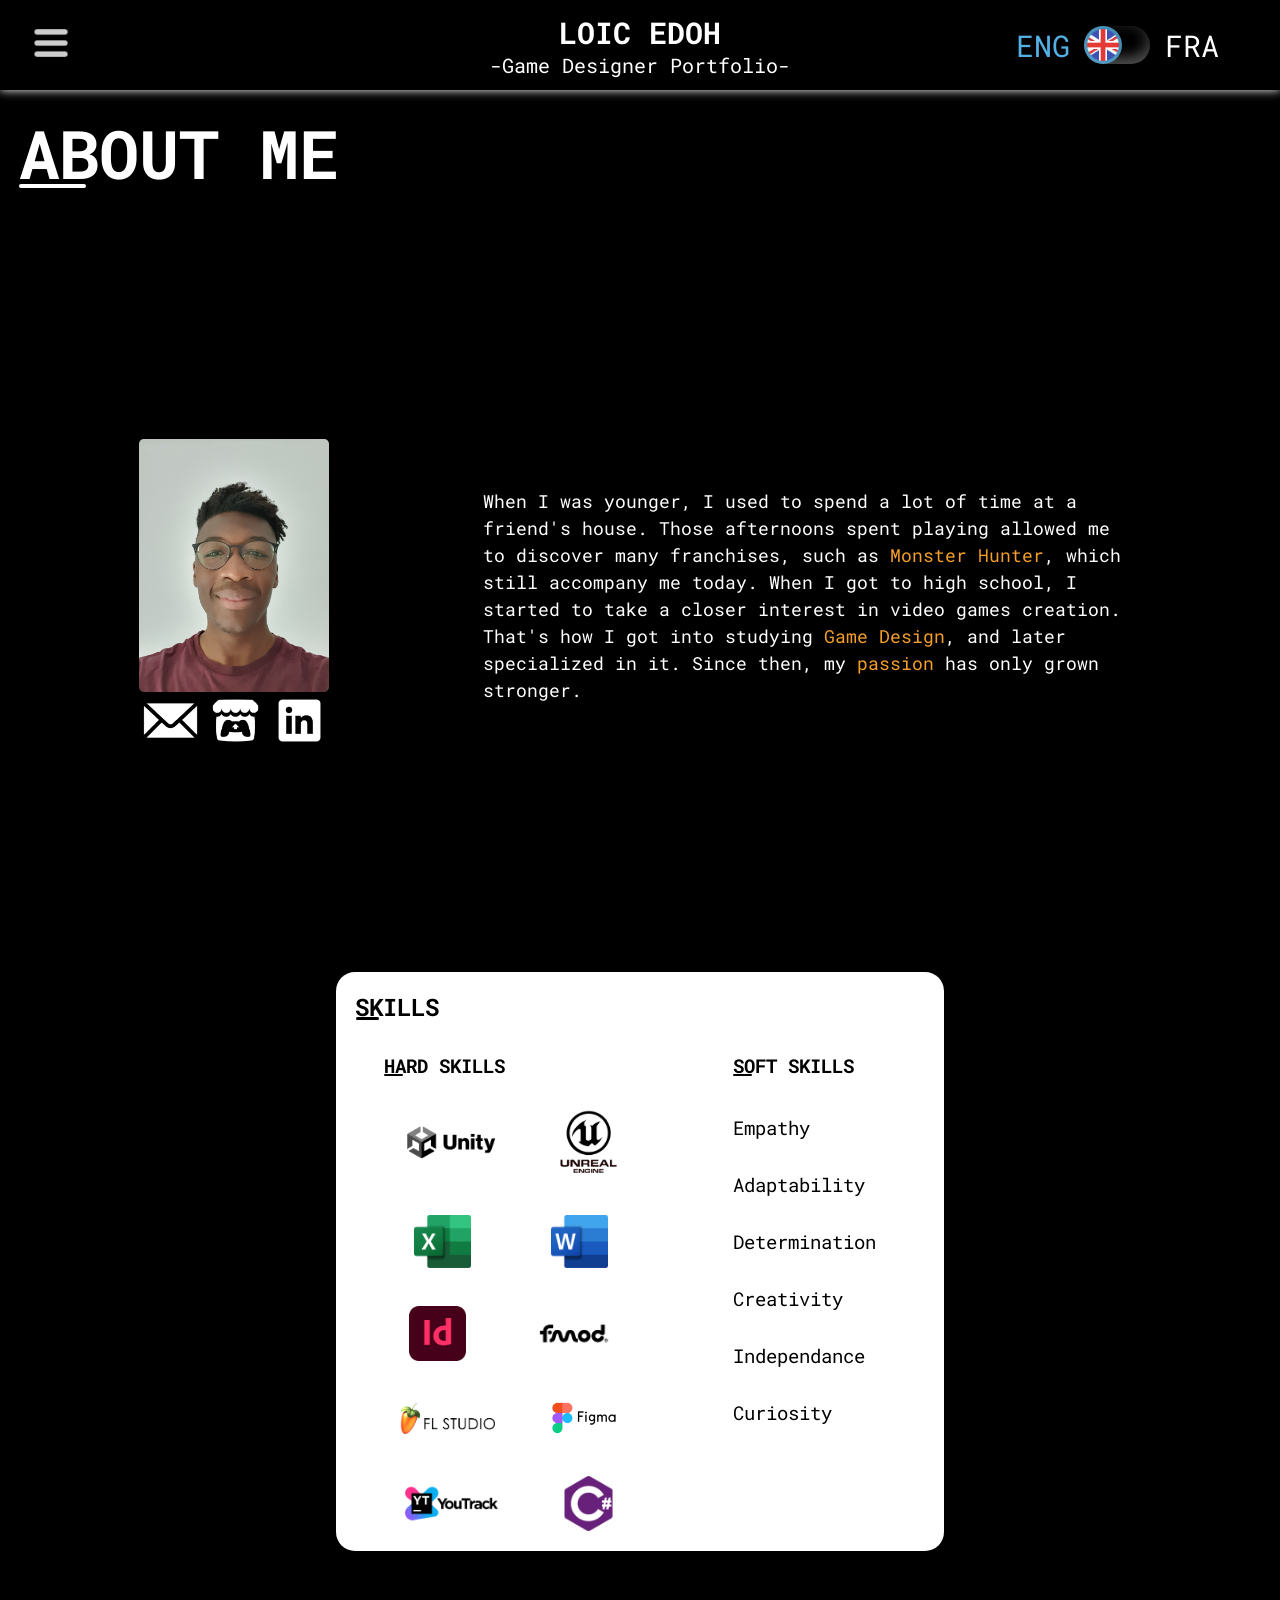
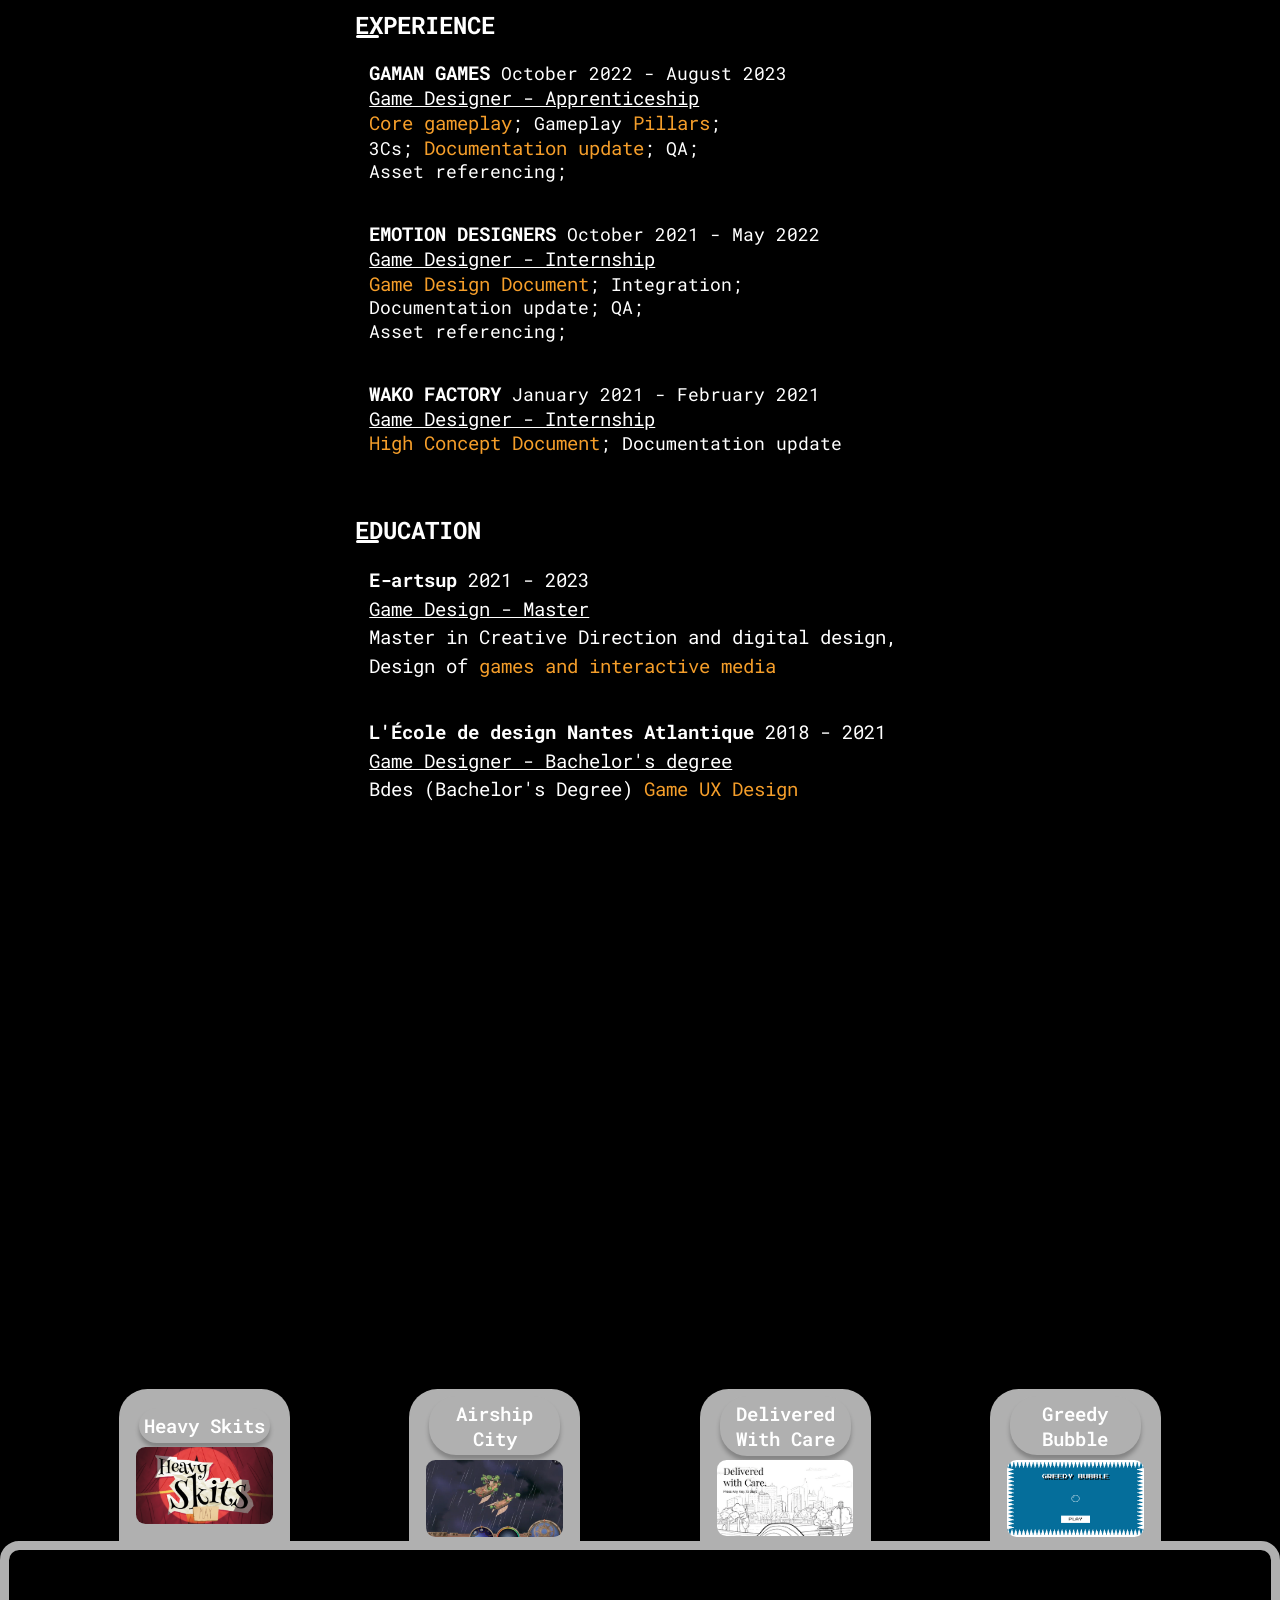
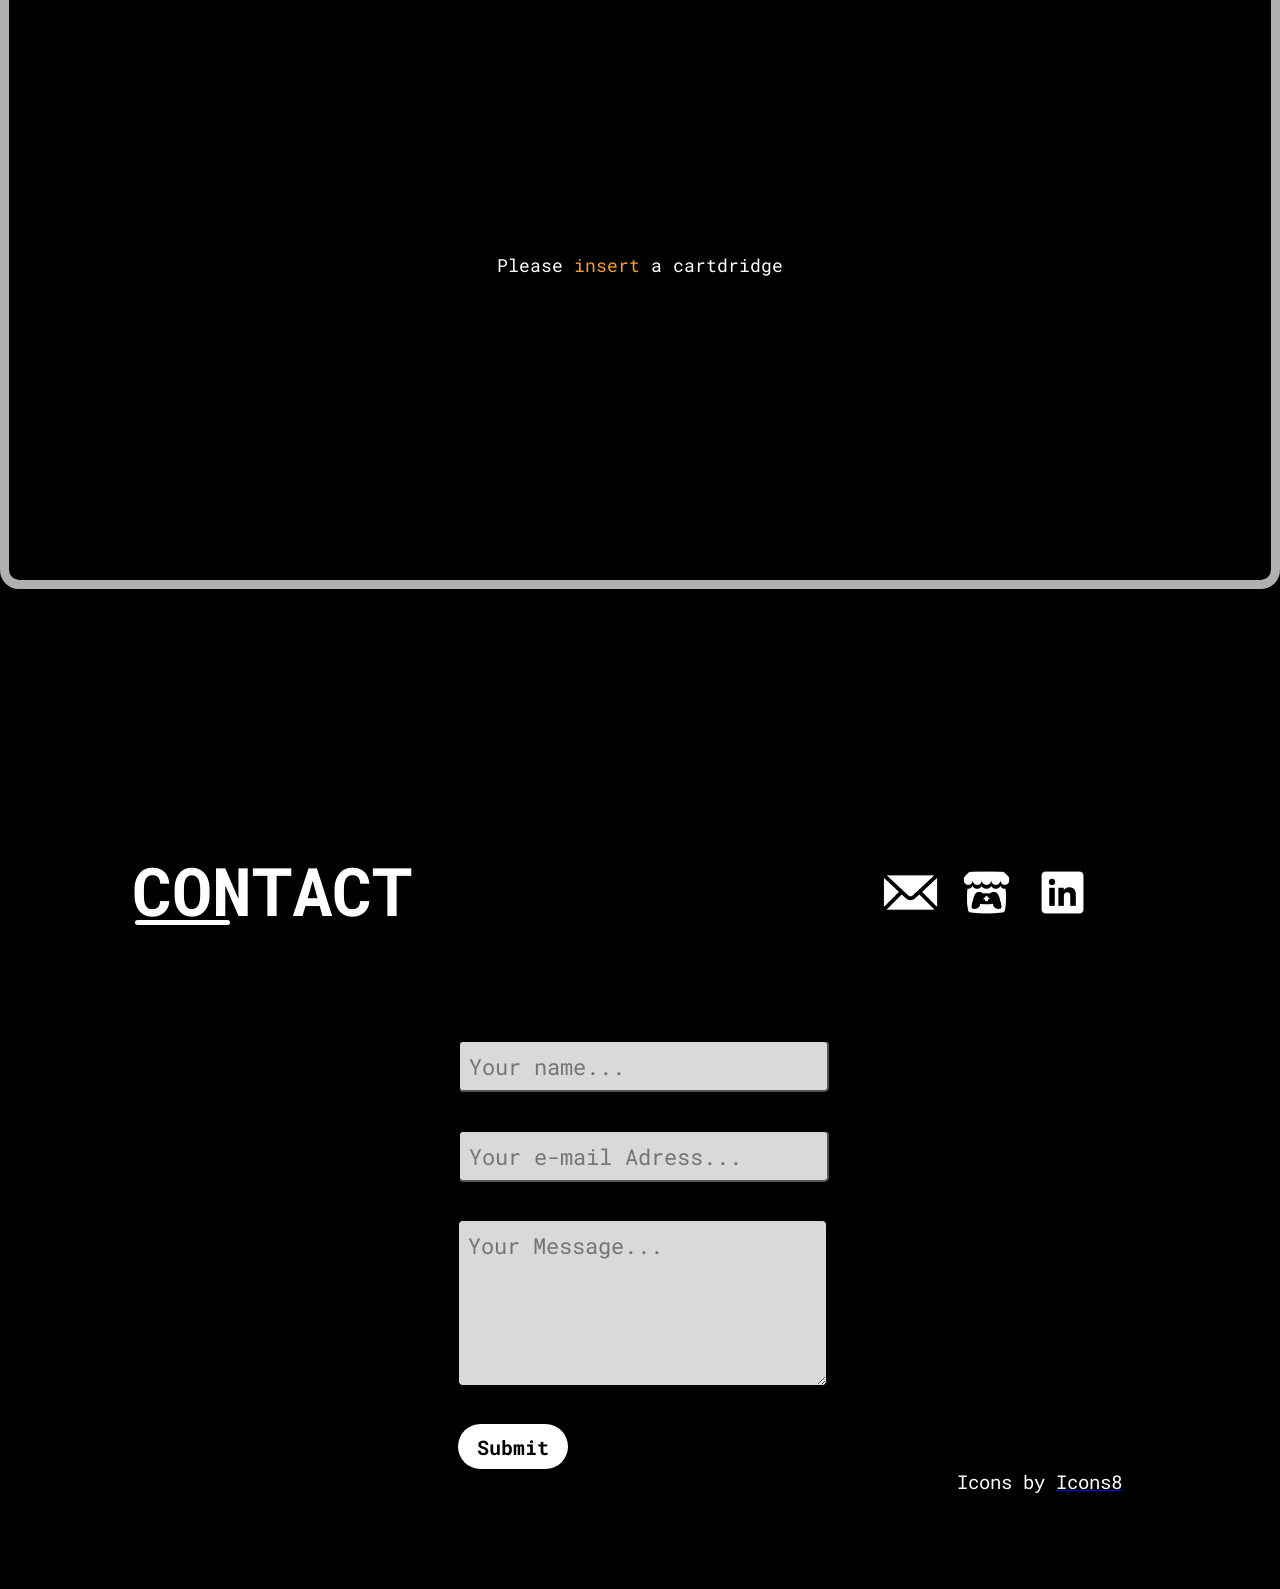
==== commit 388e4f4f: "Sub-title modification" ====
--- a/index.html
+++ b/index.html
@@ -52,7 +52,7 @@
 
       <div class="middle-section">
         <p class="name">LOIC EDOH</p>
-        <p class="subtitle">- Game Designer Portfolio -</p>
+        <p class="subtitle">-Game Designer Portfolio-</p>
       </div>
 
       <div class="right-section">
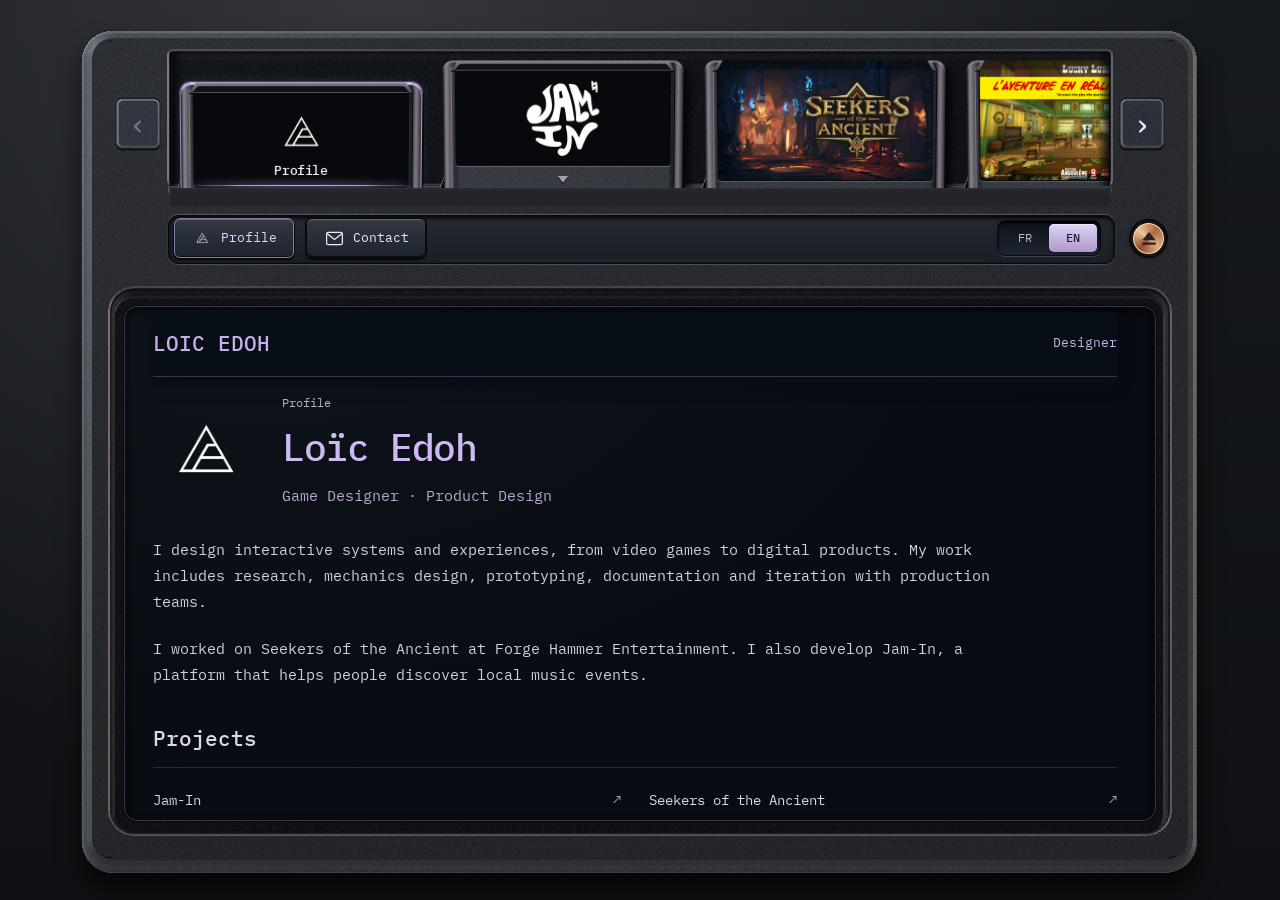
==== commit b8faaa04: "Recover original Sites portfolio v29; stage verified media transfer" ====
--- a/index.html
+++ b/index.html
@@ -1,1060 +1 @@
-<!DOCTYPE html>
-<html lang="en">
-  <!-- <head> contains all elements that are NOT visible on the page -->
-  <head>
-    <title>Loic Edoh - Game Design Portfolio</title>
-    <!-- Loads website styles -->
-
-    <link rel="stylesheet" href="styles/portfolio-sections.css">
-    <link rel="stylesheet" href="styles/portfolio-header.css">
-    <link rel="stylesheet" href="styles/portfolio-games.css">
-
-    <!-- Loads JS scripts -->
-    <script src="scripts/portfolio-functions.js" defer></script>
-    <script src="scripts/language.js" defer></script>
-
-
-  </head>
-
-  <!-- <body> contains all elements that are visible on the page -->
-  <body>
-    <!-- Navigation bar -->
-    <nav id="nav" class="navbar" class="active">
-      <div class="left-section">
-        <div id="menu_icons">
-          <button class="menu_button">
-            <img class="menu_icon" src="assets/navbar/icons8-menu-64.png">
-          </button>
-        </div>
-
-        <ul>
-          <li class="english" style>
-            <a href="#about">ABOUT</a>
-          </li>
-          <li class="french" style="display: none;">
-            <a href="#about">À PROPOS</a>
-          </li>
-          <li class="english" style>
-            <a href="#games">PROJECTS</a>
-          </li>
-          <li class="french" style="display: none;">
-            <a href="#games">PROJETS</a>
-          </li>
-          <li class="english" style>
-            <a href="#contact">CONTACT</a>
-          </li>
-          <li class="french" style="display: none;">
-            <a href="#contact">CONTACT</a>
-          </li>
-        </ul>
-
-      </div>
-
-      <div class="middle-section">
-        <p class="name">LOIC EDOH</p>
-        <p class="subtitle">-Game Designer Portfolio-</p>
-      </div>
-
-      <div class="right-section">
-        <div class="language-slider">
-            
-            <input type="checkbox" id="language-switch">
-            <label for="language-switch" class="slider-button">
-              <img class="eng-flag" src="assets/flags/icons8-grande-bretagne-circulaire-48.png">
-              <img class="fr-flag" src="assets/flags/icons8-france-circulaire-48.png">
-            </label>
-            <div class="language-indicator">
-              <div class="english-indicator"><p>ENG</p></div>
-              <div class="french-indicator"><p>FRA</p></div>
-            </div>
-            
-        </div>
-      </div>
-      
-    </nav>
-
-    <!-- About Section-->
-    <section id="about">
-      <div class="about_container">
-
-        <div class="about-title_container">
-          <div class="about_title">
-            <h2 class="english" style>ABOUT ME</h2>
-            <h2 class="french" style="text-align: center; margin-bottom: 3rem; display:none;">
-              À PROPOS DE MOI
-            </h2>
-  
-            <div class="about_title_line"></div>
-            
-          </div>
-        </div>
-        
-        <div class="info_container">
-
-          <div class="profile_container">
-  
-            <img class="profile_picture" src="assets/profile_picture.jpg">
-  
-            <div class="social_icons">
-              <a class="mail-button" href="mailto: l.edoh@outlook.com" target="_blank">
-                <img class="mail" src="assets/social_icons/icons8-message-100.png">
-              </a>
-  
-              <a class="itch-button" href="https://en-ra.itch.io/" target="_blank">
-                <img class="itch" src="assets/social_icons/icons8-itch-io-100.png">
-              </a>
-  
-              <a class="linked-in-button" href="https://www.linkedin.com/in/lo%C3%AFc-edoh-3798aa196/" target="_blank">
-                <img class="linked-in" src="assets/social_icons/icons8-linkedin-100.png">
-              </a>
-            </div>
-          </div>
-          
-          <div class="about_desc">
-            <p class="english">
-              When I was younger, I used to spend a lot of time at a friend's house. 
-              Those afternoons spent playing allowed me to discover many franchises, 
-              such as <span class="highlight">Monster Hunter</span>, which still accompany me today. When I got to high school, 
-              I started to take a closer interest in video games creation. That's how I got into 
-              studying <span class="highlight">Game Design</span>, and later specialized in it. 
-              Since then, my <span class="highlight">passion</span> has only grown stronger.
-            </p>
-            <p class="french" style="text-align: center; margin-bottom: 3rem; display:none;">
-              Plus jeune, j'avais pour habitude de passer beaucoup de temps chez un de mes amis. 
-              Ces après-midi passées à jouer m'ont permis de découvrir de nombreuses licences, 
-              telles que <span class="highlight">Monster Hunter</span>, qui m'accompagnent encore aujourd'hui. Arrivé au lycée, 
-              j'ai commencé à m'intéresser de plus près à la création de jeux-vidéo. 
-              C'est comme ça que je me suis lancé dans des études <span class="highlight">Conception</span> et, 
-              par la suite, spécialisé en <span class="highlight">Game Design</span>. 
-              Depuis, ma <span class="highlight">passion</span> n'a eu de cesse de s'amplifier.              
-            </p>
-          </div>
-
-        </div>
-
-        <div class="skills-experience-education_container">
-          <div class="skills_container">
-            <div class="skills_title_container">
-              <div class="skills_title">
-                <h3 class="english" style>SKILLS</h3>
-                <h3 class="french" style="text-align: center; margin-bottom: 3rem; display:none;">
-                  COMPÉTENCES</h3>
-
-                <div class="skills_title_line"></div>
-
-              </div>
-            </div>
-
-            <div class="hard-soft_container">
-
-              <div class="hard-skills">
-                <div class="hard-skills_title_container">
-                  <div class="hard-skills_title">
-                    <h4 class="english" style>HARD SKILLS</h4>
-                    <h4 class="french" style="text-align: center; margin-bottom: 3rem; display:none;">
-                      HARD SKILLS</h4>
-    
-                    <div class="subskills_title_line"></div>
-                  </div>
-                </div>
-
-                <div class="software_icons">
-                  <img class="unity_logo" src="assets/softwares_icons/unity_logo.png">
-                  <img class="unreal_logo" src="assets/softwares_icons/unreal-engine_logo.png">
-                  <img class="excel_logo" src="assets/softwares_icons/excel_logo.png">
-                  <img class="word_logo" src="assets/softwares_icons/word_logo.png">
-                  <img class="indesign_logo" src="assets/softwares_icons/indesign_logo.png">
-                  <img class="fmod_logo" src="assets/softwares_icons/fmod_logo.png">
-                  <img class="fl-studio_logo" src="assets/softwares_icons/fl-studio_logo.png">
-                  <img class="figma_logo" src="assets/softwares_icons/figma_logo.png">
-                  <img class="youtrack_logo" src="assets/softwares_icons/youtrack_logo.png">
-                  <img class="csharp_logo" src="assets/softwares_icons/csharp_logo.png">
-                </div>
-
-              </div>
-
-              <div class="soft-skills">
-                <div class="soft-skills_title_container">
-                  <div class="soft-skills_title">
-                    <h4 class="english" style>SOFT SKILLS</h4>
-                    <h4 class="french" style="text-align: center; margin-bottom: 3rem; display:none;">
-                      SOFT SKILLS</h4>
-    
-                    <div class="subskills_title_line"></div>
-
-                    <div class="soft_list">
-                      <p class="english" style>
-                        Empathy<br/>
-                        Adaptability<br/>
-                        Determination<br/>
-                        Creativity<br/>
-                        Independance<br/>
-                        Curiosity<br/>
-                      </p>
-                      <p class="french" style="text-align: center; margin-bottom: 3rem; display:none;">
-                        Empathie<br/>
-                        Adaptabilité<br/>
-                        Détermination<br/>
-                        Créativité<br/>
-                        Autonomie<br/>
-                        Curiosité<br/>
-                      </p>
-                    </div>
-
-                  </div>
-                </div>
-              </div>
-
-            </div>
-
-          </div>
-          
-          <div class="experience_container">
-            <div class="experience_title_container">
-              <div class="experience_title">
-                <h3 class="english" style>EXPERIENCE</h3>
-                <h3 class="french" style="text-align: center; margin-bottom: 3rem; display:none;">
-                  EXPÉRIENCE</h3>
-
-                <div class="experience_title_line"></div>
-
-              </div>
-            </div>
-
-            <div class="experiences_container">
-              <div class="experience-1">
-                <p class="english" style>
-                  <strong>GAMAN GAMES</strong> October 2022 - August 2023<br>
-                  <u>Game Designer - Apprenticeship</u><br>
-                  <span class="highlight">Core gameplay</span>; Gameplay <span class="highlight">Pillars</span>;<br>
-                  3Cs; <span class="highlight">Documentation update</span>; QA;<br>
-                  Asset referencing;<br>
-                <p>
-                <p class="french" style="text-align: center; margin-bottom: 3rem; display:none;">
-                  <strong>GAMAN GAMES</strong> Octobre 2022 - Août 2023<br>
-                  <u>Game Designer - Apprentissage</u><br>
-                  <span class="highlight">Core gameplay</span>; Gameplay <span class="highlight">Pillars</span>;<br>
-                  3Cs; <span class="highlight">Suivi de documentation</span>; QA;<br>
-                  Référencement d'assets;<br>
-                </p>
-              </div>
-
-              <div class="experience-2">
-                <p class="english" style>
-                  <strong>EMOTION DESIGNERS</strong> October 2021 - May 2022<br>
-                  <u>Game Designer - Internship</u><br>
-                  <span class="highlight">Game Design Document</span>; Integration;<br>
-                  Documentation update; QA;<br>
-                  Asset referencing;<br>
-                <p>
-                <p class="french" style="text-align: center; margin-bottom: 3rem; display:none;">
-                  <strong>EMOTION DESIGNERS</strong> Octobre 2021 - Mai 2022<br>
-                  <u>Game Designer - Stage</u><br>
-                  <span class="highlight">Game Design Document</span>; Intégration;<br>
-                  Suivi de documentation; QA;<br>
-                  Référencement d'assets;<br>
-                </p>
-              </div>
-
-              <div class="experience-3">
-                <p class="english" style>
-                  <strong>WAKO FACTORY</strong> January 2021 - February 2021<br>
-                  <u>Game Designer - Internship</u><br>
-                  <span class="highlight">High Concept Document</span>; Documentation update
-                <p>
-                <p class="french" style="text-align: center; margin-bottom: 3rem; display:none;">
-                  <strong>EMOTION DESIGNERS</strong> Janvier 2021 - Février 2021<br>
-                  <u>Game Designer - Stage</u><br>
-                  <span class="highlight">High Concept Document</span>; Suivi de documentation
-                </p>
-              </div>
-              
-            </div>
-
-          </div>
-
-          <div class="education_container">
-            <div class="education_container">
-              <div class="education_title_container">
-                <div class="education_title">
-                  <h3 class="english" style>EDUCATION</h3>
-                  <h3 class="french" style="text-align: center; margin-bottom: 3rem; display:none;">
-                    FORMATION</h3>
-  
-                  <div class="education_title_line"></div>
-  
-                </div>
-              </div>
-  
-              <div class="schools_container">
-                <div class="school-1">
-                  <p class="english" style>
-                    <strong>E-artsup</strong> 2021 - 2023<br>
-                    <u>Game Design - Master</u><br>
-                    Master in Creative Direction and digital design,<br>
-                    Design of <span class="highlight">games and interactive media</span><br>
-                  <p>
-                  <p class="french" style="text-align: center; margin-bottom: 3rem; display:none;">
-                    <strong>E-artsup</strong> 2021 - 2023<br>
-                    <u>Game Design - Maîtrise</u><br>
-                    Master Direction de la création et design numérique,<br>
-                    Conception de <span class="highlight">jeux et médias interactifs</span>
-                  </p>
-                </div>
-
-                <div class="school-2">
-                  <p class="english" style>
-                    <strong>L'École de design Nantes Atlantique</strong> 2018 - 2021<br>
-                    <u>Game Designer - Bachelor's degree</u><br>
-                    Bdes (Bachelor's Degree) <span class="highlight">Game UX Design</span><br>
-                  <p>
-                  <p class="french" style="text-align: center; margin-bottom: 3rem; display:none;">
-                    <strong>L'École de design Nantes Atlantique</strong> 2018 - 2021<br>
-                    <u>Game Design - Licence</u><br>
-                    Bdes <span class="highlight">Game UX Design</span>
-                  </p>
-                </div>
-                
-              </div>
-  
-            </div>
-          </div>
-
-        </div>
-
-      </div>
-        
-    </section>
-
-    <!-- Games Section-->
-    <section id="games">
-      <div class="console">
-
-        <div class="games">
-          <div class="game-registers">
-              <button>
-                <div class="game-title">Heavy Skits</div>
-                <img class="cover-image" src="assets/game-covers/heavy-skits.png">         
-              </button>
-              <button>
-                <div class="game-title">Airship City</div>
-                <img class="cover-image" src="assets/game-covers/airship-city.png"> 
-              </button>
-              <button>
-                <div class="game-title">Delivered With Care</div>
-                <img class="cover-image" src="assets/game-covers/dwc.png"> 
-              </button>
-              <button>
-                <div class="game-title">Greedy Bubble</div>
-                <img class="cover-image" src="assets/game-covers/greedy-bubble.png"> 
-              </button>
-          </div>
-
-          <div class="game-bodies">
-            
-            <div class="neutral-body" style="display: flex;">
-              <div class="neutral-message">
-                <p class="english" style>
-                  Please <span class="highlight">insert</span> a cartdridge
-                </p>
-                <p class="french" style="text-align: center; margin-bottom: 3rem; display:none;">
-                  Veuillez <span class="highlight">insérer</span> une cartouche
-                </p>
-              </div>
-            </div>
-
-            <div class="game-1">
-
-              <div class="project_presentation">
-
-                <!-- Carousel -->
-                <div class="carousel" data-carousel>
-
-                  <div class="slide-buttons_container">
-                    <button class="carousel-button prev" data-carousel-button="prev">
-                      <img class="arrow" src="assets/carousel_assets/icons8-triangle-up-100.png">
-                    </button>
-                    <button class="carousel-button next" data-carousel-button="next">
-                      <img class="arrow" src="assets/carousel_assets/icons8-triangle-down-100.png">
-                    </button>
-                  </div>
-
-                  <!-- Element to display current slide number -->
-                  <div class="slide-counter">1 / 1</div>
-
-                  <ul data-slides>
-                    <li class="slide" data-active>
-                      <div class="project_intro">
-                        <video controls width = "320" height = "240">
-                          <source src = "assets/gameplay-videos/heavy-skits.mp4" type = "video/mp4">
-                        </video>
-
-                        <div class="game_pitch">
-                          <p class="english" style>
-                            You think you're funny? Prove it!<br>
-                            Heavy Skits is a game in which you have to make 
-                            <span class="highlight">jokes</span> represented by <span class="highlight">cards</span> to make different<br>
-                            characters laugh in a limited amount of time.
-                            Place the cards on the scale and watch their <span class="highlight">reaction</span>.
-                            But be careful! Each card has a weight.
-                            Place them according to <span class="highlight">how heavy</span> your audience likes their jokes!
-                          </p>
-                          <p class="french" style="display:none;">
-                            Tu crois être drôle ? Prouve-le !<br>
-                            Heavy Skits est un jeu dans lequel tu dois faire des <span class="highlight">blagues</span> 
-                            représentées par des <span class="highlight">cartes</span> pour faire rire différents personnages 
-                            dans un laps de temps limité. 
-                            Place les cartes sur la balance et observe leur <span class="highlight">réaction</span>. 
-                            Mais attention ! Chaque carte a un poids. 
-                            Place-les en fonction des <span class="highlight">goûts</span> de ton public !
-                          </p>
-                        </div>
-                      </div>
-                      
-
-      
-
-                    </li>
-                    <li class="slide">
-                      <div class="id-page">
-                        <div class="id_left-section">
-                          <p class="english" style>
-                            <span class="highlight">Genre</span><br>
-                            <span style="margin-left: 0.5rem;">Puzzle</span><br>
-                            <span class="highlight">Engine</span><br>
-                            <span style="margin-left: 0.5rem;">Unity</span><br>
-                            <span class="highlight">Team Size</span><br>
-                            <span style="margin-left: 0.5rem;">6 People</span><br>
-                            <span class="highlight">Production Time</span><br>
-                            <span style="margin-left: 0.5rem;">48 Hours</span><br>
-                          </p>
-                          <p class="french" style="display:none;">
-                            <span class="highlight">Genre</span><br>
-                            <span style="margin-left: 0.5rem;">Puzzle</span><br>
-                            <span class="highlight">Moteur</span><br>
-                            <span style="margin-left: 0.5rem;">Unity</span><br>
-                            <span class="highlight">Taille de l'équipe</span><br>
-                            <span style="margin-left: 0.5rem;">6 Personnes</span><br>
-                            <span class="highlight">Temps de Production</span><br>
-                            <span style="margin-left: 0.5rem;">48 Heures</span><br>
-                          </p>
-                        </div>
-                        <div class="id_right-section">
-                          <p class="english" style>
-                            <span class="highlight">Date</span><br>
-                            <span style="margin-left: 0.5rem;">January 2024</span><br>
-                            <span class="highlight">Platform</span><br>
-                            <span style="margin-left: 0.5rem;">PC; Smartphone</span><br>
-                            <span class="highlight">Roles & Responsibilities</span><br>
-                            <span style="margin-left: 0.5rem;">Game Design</span><br>
-                            <span style="font-size: smaller; font-weight: light; margin-left: 0.5rem;">Core Gameplay</span><br>
-                            <span style="margin-left: 0.5rem;">Sound</span><br>
-                            <span style="font-size: smaller; font-weight: light; margin-left: 0.5rem;">Sound Effects; Integration</span><br>
-                          </p>
-                          <p class="french" style="display:none;">
-                            <span class="highlight">Date</span><br>
-                            <span style="margin-left: 0.5rem;">Janvier 2024</span><br>
-                            <span class="highlight">Plateforme</span><br>
-                            <span style="margin-left: 0.5rem;">PC; Smartphone</span><br>
-                            <span class="highlight">Roles & Responsabilités</span><br>
-                            <span style="margin-left: 0.5rem;">Game Design</span><br>
-                            <span style="font-size: smaller; font-weight: light; margin-left: 0.5rem;">Core Gameplay</span><br>
-                            <span style="margin-left: 0.5rem;">Son</span><br>
-                            <span style="font-size: smaller; font-weight: light; margin-left: 0.5rem;">Effets Sonores; Intégration</span><br>
-                          </p>
-                        </div>
-                      </div>
-                    </li>
-                    <li class="slide">
-                      <div class="slide-image_container">
-                        <img class="slide-image" src="assets/project_images/heavy-skits/screeshot-1.png">
-                      </div>
-                    </li>
-                    <li class="slide">
-                      <div class="slide-image_container">
-                        <img class="slide-image" src="assets/project_images/heavy-skits/screeshot-3.png">
-                      </div>
-                    </li>
-                  </ul>
-
-                </div>
-
-              </div>
-
-            </div>
-
-            <div class="game-2">
-                
-                <div class="project_presentation">
-
-                  <!-- Carousel -->
-                  <div class="carousel" data-carousel>
-
-                    <div class="slide-buttons_container">
-                      <button class="carousel-button prev" data-carousel-button="prev">
-                        <img class="arrow" src="assets/carousel_assets/icons8-triangle-up-100.png">
-                      </button>
-                      <button class="carousel-button next" data-carousel-button="next">
-                        <img class="arrow" src="assets/carousel_assets/icons8-triangle-down-100.png">
-                      </button>
-                    </div>
-
-                    <!-- Element to display current slide number -->
-                    <div class="slide-counter">1 / 1</div>
-
-                    <ul data-slides>
-                      <li class="slide" data-active>
-                        <div class="project_intro">
-                          <video controls width = "320" height = "240">
-                            <source src = "assets/gameplay-videos/airship-city.mp4" type = "video/mp4">
-                          </video>
-          
-                          <div class="game_pitch">
-                            <p class="english" style>
-                              In Airship City, the player takes on the role of a 
-                              captain in charge of a <span class="highlight">fleet of flying ships</span>.<br>
-                              They'll have to effectively utilize the sky's
-                              resources and <span class="highlight">leverage the weather</span> to their advantage, 
-                              allowing them to expand their fleet by acquiring new ships, 
-                              constructing various structures, and keeping it afloat.
-                            </p>
-                            <p class="french" style="display:none;">
-                              Dans Airship City, les joueurs incarnent le rôle d'un capitaine chargé 
-                              d'une <span class="highlight">flotte de vaisseaux volants</span>.
-                              Ils devront utiliser efficacement les ressources du ciel et 
-                              tirer avantage <span class="highlight">de la météo</span>, 
-                              ce qui leur permettra d'étendre leur flotte en acquérant de nouveaux navires et bâtiments, 
-                              tout en la maintenant en l'air.
-                            </p>
-                          </div>
-                        </div>
-                      </li>
-                      <li class="slide">
-                        <div class="id-page">
-                          <div class="id_left-section">
-                            <p class="english" style>
-                              <span class="highlight">Genre</span><br>
-                              <span style="margin-left: 0.5rem;">City Builder</span><br>
-                              <span class="highlight">Engine</span><br>
-                              <span style="margin-left: 0.5rem;">Unity</span><br>
-                              <span class="highlight">Team Size</span><br>
-                              <span style="margin-left: 0.5rem;">4 People</span><br>
-                              <span class="highlight">Production Time</span><br>
-                              <span style="margin-left: 0.5rem;">6 Months</span><br>
-                            </p>
-                            <p class="french" style="display:none;">
-                              <span class="highlight">Genre</span><br>
-                              <span style="margin-left: 0.5rem;">City Builder</span><br>
-                              <span class="highlight">Moteur</span><br>
-                              <span style="margin-left: 0.5rem;">Unity</span><br>
-                              <span class="highlight">Taille de l'équipe</span><br>
-                              <span style="margin-left: 0.5rem;">4 Personnes</span><br>
-                              <span class="highlight">Temps de Production</span><br>
-                              <span style="margin-left: 0.5rem;">6 Mois</span><br>
-                            </p>
-                          </div>
-                          <div class="id_right-section">
-                            <p class="english" style>
-                              <span class="highlight">Date</span><br>
-                              <span style="margin-left: 0.5rem;">June 2023</span><br>
-                              <span class="highlight">Platform</span><br>
-                              <span style="margin-left: 0.5rem;">PC</span><br>
-                              <span class="highlight">Roles & Responsibilities</span><br>
-                              <span style="margin-left: 0.5rem;">Game Design</span><br>
-                              <span style="font-size: smaller; font-weight: light; margin-left: 0.5rem;">Core Gameplay; System Design; Balancing</span><br>
-                              <span style="margin-left: 0.5rem;">Sound</span><br>
-                              <span style="font-size: smaller; font-weight: light; margin-left: 0.5rem;">Sound Effects; Music; Integration</span><br>
-                            </p>
-                            <p class="french" style="display:none;">
-                              <span class="highlight">Date</span><br>
-                              <span style="margin-left: 0.5rem;">Juin 2023</span><br>
-                              <span class="highlight">Plateforme</span><br>
-                              <span style="margin-left: 0.5rem;">PC</span><br>
-                              <span class="highlight">Roles & Responsabilités</span><br>
-                              <span style="margin-left: 0.5rem;">Game Design</span><br>
-                              <span style="font-size: smaller; font-weight: light; margin-left: 0.5rem;">Core Gameplay; Systèmes; Équilibrage</span><br>
-                              <span style="margin-left: 0.5rem;">Son</span><br>
-                              <span style="font-size: smaller; font-weight: light; margin-left: 0.5rem;">Effets Sonores; Musique; Intégration</span><br>
-                            </p>
-                          </div>
-                        </div>
-                      </li>
-                      <li class="slide">
-                        <div class="slide-text">
-                          <p class="english" style>
-                            This project was, for me, the occasion to work on 
-                            <strong>complex systems</strong>. The prototype is a proof of concept
-                            showcasing the main aspects of the project we imagine.
-                            We had roughly 2 days per week to work on the project, 
-                            so <strong>organization</strong> was very important to finish it.
-                          </p>
-                          <p class="french" style="display:none;">
-                            Ce projet a été, pour moi, l'occasion de travailler 
-                            sur des <strong>systèmes complexes</strong>. Le prototype est une démonstration 
-                            mettant en avant les principaux aspects du projet que nous imaginons. 
-                            Nous avions environ 2 jours par semaine pour travailler sur le projet, 
-                            donc l'<strong>organisation</strong> était un aspect à ne pas négliger.
-                          </p>
-                        </div>
-                      </li>
-                      <li class="slide">
-                        <div class="slide-text">
-                          <p class="english" style>
-                            Early on, we drew a timeline to know how the player would progress. 
-                            This document helped us during the game <strong>balancing</strong> phase, by making the concept more tangible. 
-                            Thanks to it, we had a better idea of the <strong>experience</strong> we wanted to offer.
-                          </p>
-                          <p class="french" style="display:none;">
-                            Au début du projet, nous avons dressé une chronologie pour savoir comment le joueur progresserait. 
-                            Ce document nous a aidés lors de la phase d'<strong>équilibrage</strong> du jeu, en rendant le concept plus tangible. 
-                            Grâce à lui, nous avions une meilleure idée de l'<strong>expérience</strong> que nous voulions offrir.
-                          </p>
-                        </div>
-                      </li>
-                      <li class="slide">
-                        <div class="slide-image_container">
-                          <img class="slide-image" src="assets/project_images/airship-city/gameplay-timeline_2.png">
-                        </div>
-                      </li>
-                      <li class="slide">
-                        <div class="slide-text">
-                          <p class="english" style>
-                            In "Airship City", the player has to deal with the weather, 
-                            which can be a precious <strong>ally</strong>, or a terrible <strong>foe</strong>. 
-                            We wanted to make the game as immersive as possible, so I spent some 
-                            time on FMOD to define some parameters to trigger specific ambiances and music at the appropriate time. 
-                            The sound was a good <strong>tool</strong> to highlight some features of the game.
-                          </p>
-                          <p class="french" style="display:none;">
-                            Dans "Airship City", le joueur doit composer avec la météo, 
-                            qui peut être un précieux <strong>allié</strong> ou un terrible <strong>ennemi</strong>. 
-                            Nous voulions rendre le jeu aussi immersif que possible, 
-                            alors j'ai passé du temps sur FMOD pour définir certains paramètres afin de déclencher 
-                            des ambiances spécifiques au moment approprié. 
-                          </p>
-                        </div>
-                      </li>
-                    </ul>
-
-                  </div>
-
-                </div>
-
-            </div>
-
-            <div class="game-3">
-                
-                <div class="project_presentation">
-
-                  <!-- Carousel -->
-                  <div class="carousel" data-carousel>
-
-                    <div class="slide-buttons_container">
-                      <button class="carousel-button prev" data-carousel-button="prev">
-                        <img class="arrow" src="assets/carousel_assets/icons8-triangle-up-100.png">
-                      </button>
-                      <button class="carousel-button next" data-carousel-button="next">
-                        <img class="arrow" src="assets/carousel_assets/icons8-triangle-down-100.png">
-                      </button>
-                    </div>
-
-                    <!-- Element to display current slide number -->
-                    <div class="slide-counter">1 / 1</div>
-
-                    <ul data-slides>
-                      <li class="slide" data-active>
-                        <div class="project_intro">
-                          <video controls width = "320" height = "240">
-                            <source src = "assets/gameplay-videos/dwc.mp4" type = "video/mp4">
-                          </video>
-          
-                          <div class="game_pitch">
-                            <p class="english" style>
-                              Umizon is the best <span class="highlight">delivery service</span> there is on the planet today.
-                              As one of their best workers, use your skills to deliver your 
-                              next client's package as fast as possible, <span class="highlight">with care</span>!<br> 
-                              Use your client's package in order to navigate around the levels. 
-                              Throw it around to defeat your foes and catch it again to gain a double jump!
-                            </p>
-                            <p class="french" style="display:none;">
-                              De nos jours, Umizon est le meilleur <span class="highlight">service de livraison</span> au monde.
-                              En tant que l'un de leurs meilleurs employés, utilisez vos compétences pour livrer 
-                              le colis de votre prochain client le plus rapidement possible, <span class="highlight">avec soin</span> !<br>
-                              Utilisez le colis de votre client pour naviguer à travers les niveaux.
-                              Lancez-le pour vaincre vos ennemis et attrapez-le de nouveau pour effectuer un double saut !
-                            </p>
-                          </div>
-                        </div>
-                      </li>
-                      <li class="slide">
-                        <div class="id-page">
-                          <div class="id_left-section">
-                            <p class="english" style>
-                              <span class="highlight">Genre</span><br>
-                              <span style="margin-left: 0.5rem;">2D Platformer</span><br>
-                              <span class="highlight">Engine</span><br>
-                              <span style="margin-left: 0.5rem;">Unity</span><br>
-                              <span class="highlight">Team Size</span><br>
-                              <span style="margin-left: 0.5rem;">4 People</span><br>
-                              <span class="highlight">Production Time</span><br>
-                              <span style="margin-left: 0.5rem;">72 Hours</span><br>
-                            </p>
-                            <p class="french" style="display:none;">
-                              <span class="highlight">Genre</span><br>
-                              <span style="margin-left: 0.5rem;">Platformer 2D</span><br>
-                              <span class="highlight">Moteur</span><br>
-                              <span style="margin-left: 0.5rem;">Unity</span><br>
-                              <span class="highlight">Taille de l'équipe</span><br>
-                              <span style="margin-left: 0.5rem;">4 Personnes</span><br>
-                              <span class="highlight">Temps de Production</span><br>
-                              <span style="margin-left: 0.5rem;">72 Heures</span><br>
-                            </p>
-                          </div>
-                          <div class="id_right-section">
-                            <p class="english" style>
-                              <span class="highlight">Date</span><br>
-                              <span style="margin-left: 0.5rem;">April 2023</span><br>
-                              <span class="highlight">Platform</span><br>
-                              <span style="margin-left: 0.5rem;">PC</span><br>
-                              <span class="highlight">Roles & Responsibilities</span><br>
-                              <span style="margin-left: 0.5rem;">Game Design; Level Design</span><br>
-                              <span style="font-size: smaller; font-weight: light; margin-left: 0.5rem;">Core Gameplay</span><br>
-                              <span style="margin-left: 0.5rem;">Sound</span><br>
-                              <span style="font-size: smaller; font-weight: light; margin-left: 0.5rem;">Sound Effects; Music; Integration</span><br>
-                            </p>
-                            <p class="french" style="display:none;">
-                              <span class="highlight">Date</span><br>
-                              <span style="margin-left: 0.5rem;">Avril 2023</span><br>
-                              <span class="highlight">Plateforme</span><br>
-                              <span style="margin-left: 0.5rem;">PC</span><br>
-                              <span class="highlight">Roles & Responsabilités</span><br>
-                              <span style="margin-left: 0.5rem;">Game Design; Level Design</span><br>
-                              <span style="font-size: smaller; font-weight: light; margin-left: 0.5rem;">Core Gameplay</span><br>
-                              <span style="margin-left: 0.5rem;">Son</span><br>
-                              <span style="font-size: smaller; font-weight: light; margin-left: 0.5rem;">Effets Sonores; Musique; Intégration</span><br>
-                            </p>
-                          </div>
-                        </div>
-                      </li>
-                      <li class="slide">
-                        <div class="slide-text">
-                          <p class="english" style>
-                            The first step of the project was to <strong>organize</strong> our workflow. 
-                            Due to the time limit, we decided to use Figma for quick <strong>iteration</strong>. 
-                            Communication was simplified thanks to the board. In a few hours, we had our core gameplay and general aesthetic.
-                            To fit the theme of the jam, it was decided that the package would be central in the design.
-                          </p>
-                          <p class="french" style="display:none;">
-                            En raison de la limite de temps, nous avons décidé d'utiliser Figma pour des <strong>itérations</strong> rapides. 
-                            La communication a été simplifiée grâce au tableau. En quelques heures, nous avions notre gameplay de base et une esthétique générale. 
-                            Pour correspondre au thème de la compétition, il a été décidé que le colis serait central dans le design.
-                          </p>
-                        </div>
-                      </li>
-                      <li class="slide">
-                        <div class="slide-text">
-                          <p class="english" style>
-                            The package allows the character to perform <strong>special moves</strong> while not carried.
-                            However, if it touches the ground too many times, it's game over.
-                          </p>
-                          <p class="french" style="display:none;">
-                            Le colis permet au personnage d'effectuer des <strong>mouvements spéciaux</strong> lorsqu'il n'est pas porté. 
-                            Cependant, s'il touche le sol trop souvent, c'est la fin de la partie.
-                          </p>
-                        </div>
-                      </li>
-                      <li class="slide">
-                        <div class="slide-text">
-                          <p class="english" style>
-                            Thus, the package becomes an exceptionally versatile tool for players, 
-                            demanding <strong>strategic</strong>  utilization to successfully navigate and complete each level, 
-                            as well as for us, designers, who can leverage its versatility to create <strong>engaging</strong> and <strong>challenging</strong> scenarios.
-                          </p>
-                          <p class="french" style="display:none;">
-                            Ainsi, ce dernier devient un outil exceptionnellement polyvalent pour les joueurs, 
-                            exigeant une <strong>utilisation stratégique</strong> pour naviguer avec succès et terminer chaque niveau, 
-                            tout comme pour nous, les concepteurs, qui pouvons exploiter sa polyvalence pour créer des scénarios <strong>engageants</strong> et <strong>stimulants</strong>.
-                          </p>
-                        </div>
-                      </li>
-                      <li class="slide">
-                        <div class="slide-text">
-                          <p class="english" style>
-                            While designing the levels, focus was made on <strong>progressively</strong> introducing the mechanics to the player.
-                            As the player advances, the levels become more challenging. 
-                            In the remaining hours, our emphasis shifted to addressing as many level issues as possible, 
-                            taking into account the character's abilities.
-                          </p>
-                          <p class="french" style="display:none;">
-                            En concevant les niveaux, l'accent a été mis sur l'introduction <strong>progressive</strong> des mécaniques au joueur. 
-                            Au fur et à mesure que le joueur avance, les niveaux deviennent plus difficiles. 
-                            Dans les heures restantes, notre priorité a été de résoudre autant de bugs de niveaux que possible, 
-                            en tenant compte des capacités du personnage.
-                          </p>
-                        </div>
-                      </li>
-                    </ul>
-
-                  </div>
-
-                </div>
-
-            </div>
-
-            <div class="game-4">
-                
-                <div class="project_presentation">
-
-                  <!-- Carousel -->
-                  <div class="carousel" data-carousel>
-
-                    <div class="slide-buttons_container">
-                      <button class="carousel-button prev" data-carousel-button="prev">
-                        <img class="arrow" src="assets/carousel_assets/icons8-triangle-up-100.png">
-                      </button>
-                      <button class="carousel-button next" data-carousel-button="next">
-                        <img class="arrow" src="assets/carousel_assets/icons8-triangle-down-100.png">
-                      </button>
-                    </div>
-
-                    <!-- Element to display current slide number -->
-                    <div class="slide-counter">1 / 1</div>
-
-                    <ul data-slides>
-                      <li class="slide" data-active>
-                        <div class="project_intro">
-                          <video controls width = "320" height = "240">
-                            <source src = "assets/gameplay-videos/greedy-bubble.mp4" type = "video/mp4">
-                          </video>
-          
-                          <div class="game_pitch">
-                            <p class="english" style>
-                              In this Bubble Catcher, the player controls an 
-                              underwater <span class="highlight">air bubble</span> that aims to get as <span class="highlight">rich</span> as possible.
-                              However, it must be careful not to be too <span class="highlight">greedy</span> 
-                              and avoid exploding while trying to achieve its goal!
-                            </p>
-                            <p class="french" style="display:none;">
-                              Dans ce Bubble Catcher, le joueur contrôle une 
-                              bulle d'air sous-marine qui a pour but de devenir aussi <span class="highlight">riche</span> que possible. 
-                              Cependant, elle devra veiller à ne pas être trop <span class="highlight">cupide</span> 
-                              et éviter d'exploser en essayant d'atteindre son objectif !
-                            </p>
-                          </div>
-                        </div>
-                      </li>
-                      <li class="slide">
-                        <div class="id-page">
-                          <div class="id_left-section">
-                            <p class="english" style>
-                              <span class="highlight">Genre</span><br>
-                              <span style="margin-left: 0.5rem;">Bubble Catcher</span><br>
-                              <span class="highlight">Engine</span><br>
-                              <span style="margin-left: 0.5rem;">Unity</span><br>
-                              <span class="highlight">Team Size</span><br>
-                              <span style="margin-left: 0.5rem;">2 People</span><br>
-                              <span class="highlight">Production Time</span><br>
-                              <span style="margin-left: 0.5rem;">3 Hours</span><br>
-                            </p>
-                            <p class="french" style="display:none;">
-                              <span class="highlight">Genre</span><br>
-                              <span style="margin-left: 0.5rem;">Bubble Catcher</span><br>
-                              <span class="highlight">Moteur</span><br>
-                              <span style="margin-left: 0.5rem;">Unity</span><br>
-                              <span class="highlight">Taille de l'équipe</span><br>
-                              <span style="margin-left: 0.5rem;">2 Personnes</span><br>
-                              <span class="highlight">Temps de Production</span><br>
-                              <span style="margin-left: 0.5rem;">3 Heures</span><br>
-                            </p>
-                          </div>
-                          <div class="id_right-section">
-                            <p class="english" style>
-                              <span class="highlight">Date</span><br>
-                              <span style="margin-left: 0.5rem;">August 2023</span><br>
-                              <span class="highlight">Platform</span><br>
-                              <span style="margin-left: 0.5rem;">PC; Smartphone</span><br>
-                              <span class="highlight">Roles & Responsibilities</span><br>
-                              <span style="margin-left: 0.5rem;">Game Design</span><br>
-                              <span style="font-size: smaller; font-weight: light; margin-left: 0.5rem;">Core Gameplay; Balancing</span><br>
-                              <span style="margin-left: 0.5rem;">Sound</span><br>
-                              <span style="font-size: smaller; font-weight: light; margin-left: 0.5rem;">Sound Effects; Music; Integration</span><br>
-                            </p>
-                            <p class="french" style="display:none;">
-                              <span class="highlight">Date</span><br>
-                              <span style="margin-left: 0.5rem;">Août 2023</span><br>
-                              <span class="highlight">Plateforme</span><br>
-                              <span style="margin-left: 0.5rem;">PC; Smartphone</span><br>
-                              <span class="highlight">Roles & Responsabilités</span><br>
-                              <span style="margin-left: 0.5rem;">Game Design</span><br>
-                              <span style="font-size: smaller; font-weight: light; margin-left: 0.5rem;">Core Gameplay; Équilibrage</span><br>
-                              <span style="margin-left: 0.5rem;">Son</span><br>
-                              <span style="font-size: smaller; font-weight: light; margin-left: 0.5rem;">Effets Sonores; Musique; Intégration</span><br>
-                            </p>
-                          </div>
-                        </div>
-                      </li>
-                      <li class="slide">
-                        <div class="slide-text">
-                          <p class="english" style>
-                            This game was produced in 3 hours, but we had more time to prepare the production.
-                            For the <strong>pre-production</strong> phase, I used Slides to <strong>communicate</strong> with the programmer.
-                            Emphasis was made on making a concept that could fit a very <strong>small scope</strong>, since we each had 3 hours to finish the project, 
-                            if we wanted to be eligible for rating.
-                          </p>
-                          <p class="french" style="display:none;">
-                            Ce jeu a été produit en 3 heures, mais nous avions plus de temps pour préparer la production. 
-                            Pour la phase de <strong>préproduction</strong>, j'ai utilisé Slides pour <strong>communiquer</strong> avec le programmeur. 
-                            L'accent a été mis sur la création d'un concept pouvant s'adapter à un <strong>projet de petite envergure</strong>. 
-                            Il était nécessaire de nous adapter si nous voulions accéder à la phase l'évaluation.
-                          </p>
-                        </div>
-                      </li>
-                      <li class="slide">
-                        <div class="slide-image_container">
-                          <img class="slide-image" src="assets/project_images/greedy-bubble/core-gameplay.jpg">
-                        </div>
-                      </li>
-                      <li class="slide">
-                        <div class="slide-text">
-                          <p class="english" style>
-                            The gameplay had to be as simple as possible. 
-                            Simple features to <strong>program</strong>, simple rules to explain, and simple parameters to <strong>balance</strong>. 
-                            The fewer elements we had to deal with, 
-                            the more we could focus on polish and making the game actually <strong>fun</strong> to play.
-                          </p>
-                          <p class="french" style="display:none;">
-                            Le gameplay devait être aussi simple que possible. 
-                            Des fonctionnalités simples à <strong>programmer</strong>, des règles simples à expliquer et des paramètres simples à <strong>équilibrer</strong>. 
-                            Moins d'éléments nous avions à gérer, plus nous pouvions nous concentrer sur le peaufinage et rendre le jeu réellement <strong>amusant</strong> à jouer.
-                          </p>
-                        </div>
-                      </li>
-                      <li class="slide">
-                        <div class="slide-text">
-                          <p class="english" style>
-                            While the programmer was developing the core features of the game, 
-                            I used a part of my three hours to pick SFX's and music to add <strong>juice</strong> to the game. 
-                            Once he had finished, I was able to use the rest of my time to balance some parameters. 
-                            It was a lot of trial and error to get something satisfying.
-                          </p>
-                          <p class="french" style="display:none;">
-                            Pendant que le programmeur développait les fonctionnalités de base du jeu, 
-                            j'ai utilisé une partie de mes trois heures pour choisir des sons pour ajouter du <strong>juice</strong> au jeu. 
-                            Une fois qu'il avait terminé, j'ai pu utiliser le reste de mon temps pour équilibrer certains paramètres. 
-                            C'était beaucoup d'essais et d'erreurs pour obtenir quelque chose de satisfaisant.
-                          </p>
-                        </div>
-                      </li>
-                      <li class="slide">
-                        <div class="slide-text">
-                          <p class="english" style>
-                            I asked the programmer to put some variables in public so it would be faster for me to 
-                            modify the <strong>feeling</strong> of the game, since it was directly in the engine.
-                            It was decided to make an endless game.
-                          </p>
-                          <p class="french" style="display:none;">
-                            J'ai demandé au programmeur de mettre certaines variables en public pour que je puisse 
-                            modifier plus rapidement le <strong>ressenti</strong> du jeu, directement dans le moteur. 
-                            Il a été décidé de faire un jeu infini.
-                          </p>
-                        </div>
-                      </li>
-                      <li class="slide">
-                        <div class="slide-text">
-                          <p class="english" style>
-                            The more you play, the more it becomes difficult to avoid harpoons and collect coins. 
-                            I do believe a valuable addition to this system would have been a scoreboard, 
-                            providing additional motivation for the most dedicated players.
-                          </p>
-                          <p class="french" style="display:none;">
-                            Plus vous jouez, plus il devient difficile d'éviter les harpons et de collecter des pièces. 
-                            Je crois qu'un bon ajout à ce système aurait été un tableau des scores, 
-                            offrant une motivation supplémentaire aux personnes les plus dévouées.
-                          </p>
-                        </div>
-                      </li>
-                    </ul>
-
-                  </div>
-
-                </div>
-
-            </div>
-
-          </div>
-        </div>
-
-        </div>
-
-      </div>
-      </div>
-    </section>
-
-    <!-- Contact Section-->
-    <section id="contact">
-      <div class="contact_container">
-        <div class="contact_top">
-
-          <div class="contact-title_container">
-            <div class="contact_title">
-              <h2 class="english" style>CONTACT</h2>
-              <h2 class="french" style="text-align: center; margin-bottom: 3rem; display:none;">
-                CONTACT
-              </h2>
-    
-              <div class="contact_title_line"></div>
-              
-            </div>
-          </div>
-
-          <div class="contact-social_icons">
-            <a class="mail-button" href="mailto: l.edoh@outlook.com" target="_blank">
-              <img class="mail" src="assets/social_icons/icons8-message-100.png">
-            </a>
-
-            <a class="itch-button" href="https://en-ra.itch.io/" target="_blank">
-              <img class="itch" src="assets/social_icons/icons8-itch-io-100.png">
-            </a>
-
-            <a class="linked-in-button" href="https://www.linkedin.com/in/lo%C3%AFc-edoh-3798aa196/" target="_blank">
-              <img class="linked-in" src="assets/social_icons/icons8-linkedin-100.png">
-            </a>
-          </div>
-
-        </div>
-        
-          <div class="english" style>
-            <form action="https://api.web3forms.com/submit" method="POST">
-              <input type="hidden" name="access_key" value="ba5fc664-6fb5-4702-818b-b686d25e02b7">
-              <input type="text" name="name" placeholder="Your name..." autocomplete="off" required>
-              <input type="text" name="email" placeholder="Your e-mail Adress..." autocomplete="off" required>
-              <textarea rows="5" cols="60" name="message" placeholder="Your Message..." autocomplete="off" required></textarea>
-              <button class="submit_button" type="submit">Submit</button>
-            </form>
-          </div>
-  
-          <div class="french" style="display:none;">
-            <form action="https://api.web3forms.com/submit" method="POST">
-              <input type="hidden" name="access_key" value="ba5fc664-6fb5-4702-818b-b686d25e02b7">
-              <input type="text" name="name" placeholder="Votre Nom..." autocomplete="off" required>
-              <input type="text" name="email" placeholder="Votre adresse e-mail..." autocomplete="off" required>
-              <textarea rows="5" cols="60" name="message" placeholder="Votre Message..." autocomplete="off" required></textarea>
-              <button class="submit_button" type="submit">Envoyer</button>
-            </form>
-        </div>
-
-        <div class="icons-source_container">
-          <p class="icons-source">
-            <span style="color: white; font-size: 1rem;">Icons by </span>
-            <a target="_blank" href="https://icons8.com">
-              <span style="color: white; font-size: 1rem;">Icons8</span>
-            </a>
-          </p>
-        </div>
-
-      </div>
-
-    </section>
-
-  </body>
-</html>+<!doctype html><html lang="fr"><head><meta charset="utf-8"><meta name="viewport" content="width=device-width,initial-scale=1"><title>Loïc Edoh — Portfolio</title><meta name="description" content="Portfolio de Loïc Edoh. Conception de jeux et de produits numériques : projets, contexte et contributions."><meta name="theme-color" content="#17181c"><meta property="og:title" content="Loïc Edoh — Portfolio"><meta property="og:description" content="Conception de jeux et de produits numériques. Projets et contributions."><link rel="icon" href="assets/logo.png"><link rel="stylesheet" href="styles/site.css"><link rel="stylesheet" href="styles/console.css"><script src="scripts/site.js" defer></script><script src="scripts/chassis.js" defer></script></head><body><a class="skip" href="#screen"><span class="fr" lang="fr">Aller au contenu</span><span class="en" lang="en">Skip to content</span></a><main class="workspace"><div class="equipment"><section class="cartridge-module" aria-label="Cartouches / Cartridges"><div class="tray-cheek tray-cheek-left"><button id="shelf-prev" class="hardware shelf-arrow" aria-label="Cartouches précédentes / Previous cartridges" type="button">‹</button></div><div class="rack-window"><div class="cartridge-rack" id="cartridges"><div class="cartridge-slot"><a class="cartridge logo-cart" href="#profile" data-project="profile" aria-controls="profile" aria-expanded="false" aria-label="Profil"><span class="cart-ribs" aria-hidden="true"><img src="assets/logo.png" alt=""></span><span class="cart-label"><img src="assets/logo.png" alt="" loading="eager"><strong><span class="fr" lang="fr">Profil</span><span class="en" lang="en">Profile</span></strong></span><span class="cart-base" aria-hidden="true"><svg viewBox="0 0 24 24"><path d="M5 8h14l-7 9z"/></svg></span></a><span class="selection-light" aria-hidden="true"></span></div><div class="cartridge-slot"><a class="cartridge logo-cart jam-cart" href="#jam-in" data-project="jam-in" aria-controls="jam-in" aria-expanded="false" aria-label="Jam-In"><span class="cart-ribs" aria-hidden="true"><img src="assets/featured/jam-in-logo.svg" alt=""></span><span class="cart-label"><img src="assets/featured/jam-in-logo.svg" alt="" loading="eager"></span><span class="cart-base" aria-hidden="true"><svg viewBox="0 0 24 24"><path d="M5 8h14l-7 9z"/></svg></span></a><span class="selection-light" aria-hidden="true"></span></div><div class="cartridge-slot"><a class="cartridge" href="#seekers" data-project="seekers" aria-controls="seekers" aria-expanded="false" aria-label="Seekers of the Ancient"><span class="cart-ribs" aria-hidden="true"><img src="assets/featured/seekers.jpg" alt=""></span><span class="cart-label"><img src="assets/featured/seekers.jpg" alt="" loading="eager"></span><span class="cart-base" aria-hidden="true"><svg viewBox="0 0 24 24"><path d="M5 8h14l-7 9z"/></svg></span></a><span class="selection-light" aria-hidden="true"></span></div><div class="cartridge-slot"><a class="cartridge" href="#lucky-luke" data-project="lucky-luke" aria-controls="lucky-luke" aria-expanded="false" aria-label="Lucky Luke: Panique au Saloon"><span class="cart-ribs" aria-hidden="true"><img src="assets/portfolio/page-5-0.png" alt=""></span><span class="cart-label"><img src="assets/portfolio/page-5-0.png" alt="" loading="eager"></span><span class="cart-base" aria-hidden="true"><svg viewBox="0 0 24 24"><path d="M5 8h14l-7 9z"/></svg></span></a><span class="selection-light" aria-hidden="true"></span></div><div class="cartridge-slot"><a class="cartridge" href="#heavy-skits" data-project="heavy-skits" aria-controls="heavy-skits" aria-expanded="false" aria-label="Heavy Skits"><span class="cart-ribs" aria-hidden="true"><img src="assets/game-covers/heavy-skits.png" alt=""></span><span class="cart-label"><img src="assets/game-covers/heavy-skits.png" alt="" loading="eager"></span><span class="cart-base" aria-hidden="true"><svg viewBox="0 0 24 24"><path d="M5 8h14l-7 9z"/></svg></span></a><span class="selection-light" aria-hidden="true"></span></div><div class="cartridge-slot"><a class="cartridge" href="#airship-city" data-project="airship-city" aria-controls="airship-city" aria-expanded="false" aria-label="Airship City"><span class="cart-ribs" aria-hidden="true"><img src="assets/game-covers/airship-city.png" alt=""></span><span class="cart-label"><img src="assets/game-covers/airship-city.png" alt="" loading="eager"></span><span class="cart-base" aria-hidden="true"><svg viewBox="0 0 24 24"><path d="M5 8h14l-7 9z"/></svg></span></a><span class="selection-light" aria-hidden="true"></span></div><div class="cartridge-slot"><a class="cartridge" href="#delivered-with-care" data-project="delivered-with-care" aria-controls="delivered-with-care" aria-expanded="false" aria-label="Delivered With Care"><span class="cart-ribs" aria-hidden="true"><img src="assets/game-covers/dwc.png" alt=""></span><span class="cart-label"><img src="assets/game-covers/dwc.png" alt="" loading="eager"></span><span class="cart-base" aria-hidden="true"><svg viewBox="0 0 24 24"><path d="M5 8h14l-7 9z"/></svg></span></a><span class="selection-light" aria-hidden="true"></span></div><div class="cartridge-slot"><a class="cartridge" href="#greedy-bubble" data-project="greedy-bubble" aria-controls="greedy-bubble" aria-expanded="false" aria-label="Greedy Bubble"><span class="cart-ribs" aria-hidden="true"><img src="assets/game-covers/greedy-bubble.png" alt=""></span><span class="cart-label"><img src="assets/game-covers/greedy-bubble.png" alt="" loading="eager"></span><span class="cart-base" aria-hidden="true"><svg viewBox="0 0 24 24"><path d="M5 8h14l-7 9z"/></svg></span></a><span class="selection-light" aria-hidden="true"></span></div></div><div class="module-lip" aria-hidden="true"></div></div><div class="tray-cheek tray-cheek-right"><button id="shelf-next" class="hardware shelf-arrow" aria-label="Cartouches suivantes / Next cartridges" type="button">›</button></div></section><div class="monitor-foot" aria-hidden="true"></div><section class="monitor" aria-label="Portfolio"><div class="control-deck"><div class="navigation-keys"><button id="profile-shortcut" class="hardware profile-key" type="button" aria-label="Profil / Profile"><img class="personal-logo" src="assets/logo.png" alt=""><span class="fr" lang="fr">Profil</span><span class="en" lang="en">Profile</span></button><button id="contact-shortcut" class="hardware contact-key" type="button" aria-controls="contact-panel" aria-label="Contact"><svg viewBox="0 0 24 24" aria-hidden="true"><rect x="3" y="5" width="18" height="14" rx="2"/><path d="m3 6 9 7 9-7"/></svg><span class="contact-caption">Contact</span></button><div class="speaker" aria-hidden="true"></div><div class="languages" role="group" aria-label="Langue / Language"><span class="language-slider" aria-hidden="true"></span><button type="button" data-lang="fr" aria-pressed="true" aria-label="Français">FR</button><button type="button" data-lang="en" aria-pressed="false" aria-label="English">EN</button></div></div><span class="power" aria-hidden="true"></span><button id="eject" class="eject-key" type="button" aria-label="Éjecter la cartouche / Eject cartridge"><svg viewBox="0 0 24 24" aria-hidden="true"><path d="M12 4 3 15h18L12 4Zm-9 14h18v3H3z"/></svg></button></div><div class="bezel"><div class="screen" id="screen" tabindex="0" aria-label="Contenu de la cartouche / Cartridge content"><div class="screen-top"><span>LOIC EDOH</span><span class="screen-status" id="screen-role">Designer</span></div><div id="empty-screen" hidden><div class="slot-symbol" aria-hidden="true">↓</div><h1><span class="fr" lang="fr">Insérez une cartouche</span><span class="en" lang="en">Insert a cartridge</span></h1><p><span class="fr" lang="fr">Choisissez un projet ci-dessus.</span><span class="en" lang="en">Choose a project above.</span></p></div><article id="profile" class="project-panel profile-panel"><div class="profile-heading"><img class="personal-logo" src="assets/logo.png" alt=""><div><p class="eyebrow"><span class="fr" lang="fr">Profil</span><span class="en" lang="en">Profile</span></p><h1>Loïc Edoh</h1><p class="roles"><span class="fr" lang="fr">Concepteur de jeux · Conception produit</span><span class="en" lang="en">Game Designer · Product Design</span></p></div></div><div class="profile-copy"><p><span class="fr" lang="fr">Je conçois des systèmes et des expériences interactives, du jeu vidéo aux produits numériques. Mon travail couvre la recherche, la définition des mécaniques, le prototypage, la documentation et les itérations avec les équipes de production.</span><span class="en" lang="en">I design interactive systems and experiences, from video games to digital products. My work includes research, mechanics design, prototyping, documentation and iteration with production teams.</span></p><p><span class="fr" lang="fr">J’ai travaillé sur Seekers of the Ancient chez Forge Hammer Entertainment. Je développe également Jam-In, une plateforme qui aide les gens à découvrir des événements de musique locaux.</span><span class="en" lang="en">I worked on Seekers of the Ancient at Forge Hammer Entertainment. I also develop Jam-In, a platform that helps people discover local music events.</span></p></div><div class="profile-section"><h2><span class="fr" lang="fr">Projets</span><span class="en" lang="en">Projects</span></h2><div class="project-index"><a href="#jam-in" class="index-link"><span>Jam-In</span><span aria-hidden="true">↗</span></a><a href="#seekers" class="index-link"><span>Seekers of the Ancient</span><span aria-hidden="true">↗</span></a><a href="#lucky-luke" class="index-link"><span>Lucky Luke: Panique au Saloon</span><span aria-hidden="true">↗</span></a><a href="#heavy-skits" class="index-link"><span>Heavy Skits</span><span aria-hidden="true">↗</span></a><a href="#airship-city" class="index-link"><span>Airship City</span><span aria-hidden="true">↗</span></a><a href="#delivered-with-care" class="index-link"><span>Delivered With Care</span><span aria-hidden="true">↗</span></a><a href="#greedy-bubble" class="index-link"><span>Greedy Bubble</span><span aria-hidden="true">↗</span></a></div></div><section class="profile-section contact"><h2>Contact</h2><a class="index-link" href="#contact-panel"><span class="fr" lang="fr">Formulaire de contact</span><span class="en" lang="en">Contact form</span> <span aria-hidden="true">→</span></a><a href="mailto:l.edoh@outlook.com">l.edoh@outlook.com <span>↗</span></a><a href="https://www.linkedin.com/in/lo%C3%AFc-edoh-3798aa196/" target="_blank" rel="noopener noreferrer">LinkedIn <span>↗</span></a><a href="https://en-ra.itch.io/" target="_blank" rel="noopener noreferrer">itch.io <span>↗</span></a></section></article><article id="jam-in" class="project-panel" hidden><div class="project-heading"><p class="eyebrow"><span class="fr" lang="fr">Plateforme web · Fondateur / Conception produit</span><span class="en" lang="en">Web platform · Founder / Product design</span></p><h1>Jam-In</h1><p class="project-date"><span class="fr" lang="fr">2025 — aujourd’hui</span><span class="en" lang="en">2025 — present</span></p></div><div class="lead-media still"><img src="assets/featured/jam-in.png" alt="Jam-In" loading="lazy"></div><div class="project-body"><p class="description"><span class="fr" lang="fr">Plateforme de découverte et de gestion d’événements musicaux locaux : jam sessions, scènes ouvertes et concerts. Pour les publics comme pour les organisateurs.</span><span class="en" lang="en">Platform to discover and manage local live music events: jam sessions, open mics and concerts, for audiences and organizers.</span></p><section class="contributions"><h2>Contributions</h2><ul><li><span class="fr" lang="fr">Fondation et conception du produit de bout en bout : recherche utilisateurs, stratégie, parcours, spécifications, priorisation et lancement.</span><span class="en" lang="en">Founded and designed the product end to end: user research, strategy, user journeys, specifications, prioritization and launch.</span></li><li><span class="fr" lang="fr">Validation du besoin avant le développement : premier test d’inscription, puis prototype sous forme d’infolettre pour explorer la découverte d’événements locaux.</span><span class="en" lang="en">Validated demand before development through an initial sign-up test, then a newsletter prototype exploring local event discovery.</span></li><li><span class="fr" lang="fr">Conception des parcours de découverte et des outils organisateurs à partir des usages terrain et de retours directs.</span><span class="en" lang="en">Designed discovery journeys and organizer tools based on field observations and direct feedback.</span></li><li><span class="fr" lang="fr">Évolution des modèles de récurrence, de la gestion des médias et de la prise en charge de plusieurs identités d’organisateurs.</span><span class="en" lang="en">Iterated on recurring-event models, media management and support for multiple organizer identities.</span></li><li><span class="fr" lang="fr">Mise en place d’un développement assisté par agents IA : traduction des spécifications en implémentation, analyse des contraintes techniques, déploiement et itérations.</span><span class="en" lang="en">Established an AI-agent-assisted development workflow: translating specifications into implementation, analyzing technical constraints, deploying and iterating.</span></li></ul></section><a class="project-link" href="https://www.jam-in.net/" target="_blank" rel="noopener noreferrer"><span class="fr" lang="fr">Découvrir Jam-In</span><span class="en" lang="en">Explore Jam-In</span> <span aria-hidden="true">↗</span></a></div><section class="related-projects"><h2><span class="fr" lang="fr">Autres projets</span><span class="en" lang="en">Other projects</span></h2><div class="related-grid"><a class="index-link related-link" href="#seekers"><img class="related-art" src="assets/featured/seekers.jpg" alt="" loading="lazy"><span>Seekers of the Ancient</span><span aria-hidden="true">→</span></a><a class="index-link related-link" href="#lucky-luke"><img class="related-art" src="assets/portfolio/page-5-0.png" alt="" loading="lazy"><span>Lucky Luke: Panique au Saloon</span><span aria-hidden="true">→</span></a></div></section></article><article id="seekers" class="project-panel" hidden><div class="project-heading"><p class="eyebrow"><span class="fr" lang="fr">RPG coopératif · Forge Hammer Entertainment</span><span class="en" lang="en">Co-op RPG · Forge Hammer Entertainment</span></p><h1>Seekers of the Ancient</h1><p class="project-date"><span class="fr" lang="fr">octobre 2025 — octobre 2026</span><span class="en" lang="en">October 2025 — October 2026</span></p></div><div class="lead-media youtube"><button class="video-poster" type="button" aria-label="Lire la vidéo / Play video"><img src="assets/featured/seekers.jpg" alt=""><span class="play-disc" aria-hidden="true">▶</span></button><iframe hidden data-src="https://www.youtube-nocookie.com/embed/H1DFRMB-EGY?rel=0" title="Seekers of the Ancient" allow="accelerometer; autoplay; encrypted-media; gyroscope; picture-in-picture; fullscreen" allowfullscreen></iframe></div><a class="video-source" href="https://youtu.be/H1DFRMB-EGY" target="_blank" rel="noopener noreferrer"><span class="fr" lang="fr">Voir la vidéo source</span><span class="en" lang="en">View original video</span> ↗</a><div class="project-body"><p class="description"><span class="fr" lang="fr">Conception de quêtes et d’activités pour un RPG en monde ouvert, en collaboration avec l’équipe technique. Développement d’outils assistés par agents IA pour soutenir la production.</span><span class="en" lang="en">Quest and activity design for an open-world RPG, working with the technical team. Development of AI-agent-assisted tools to support production.</span></p><section class="contributions"><h2>Contributions</h2><ul><li><span class="fr" lang="fr">Conception et équilibrage de quêtes, d’activités et de mécaniques interconnectées : rythme, progression, conditions et challenge.</span><span class="en" lang="en">Design and balancing of quests, activities and interconnected mechanics: pacing, progression, conditions and challenge.</span></li><li><span class="fr" lang="fr">Production des quêtes de la conception à l’intégration en moteur, puis itérations avec l’équipe technique selon les contraintes de production et les retours sur l’expérience joueur.</span><span class="en" lang="en">Quest production from design to in-engine integration, followed by iteration with the technical team based on production constraints and player-experience feedback.</span></li><li><span class="fr" lang="fr">Identification d’une limitation du système de quêtes et proposition d’une gestion de leurs dépendances et de leur hiérarchie, utilisée sur plusieurs séries de quêtes.</span><span class="en" lang="en">Identified a limitation in the quest system and proposed dependency and hierarchy management used across multiple quest series.</span></li><li><span class="fr" lang="fr">Développement d’un agent autonome personnalisé avec Hermes Agent pour accompagner la production des quêtes, de l’idéation à l’intégration en moteur.</span><span class="en" lang="en">Developed a custom autonomous agent with Hermes Agent to support quest production, from ideation to in-engine integration.</span></li></ul></section><a class="project-link" href="https://store.steampowered.com/app/2598580/Seekers_of_the_Ancient/" target="_blank" rel="noopener noreferrer"><span class="fr" lang="fr">Voir sur Steam</span><span class="en" lang="en">View on Steam</span> <span aria-hidden="true">↗</span></a></div><section class="project-gallery"><h2><span class="fr" lang="fr">Images et documents</span><span class="en" lang="en">Images and documents</span></h2><div class="gallery-grid"><a href="assets/portfolio/page-3-0.png" target="_blank" rel="noopener"><img src="assets/portfolio/page-3-0.png" alt="Seekers of the Ancient — 1" loading="lazy"></a></div></section><section class="related-projects"><h2><span class="fr" lang="fr">Autres projets</span><span class="en" lang="en">Other projects</span></h2><div class="related-grid"><a class="index-link related-link" href="#lucky-luke"><img class="related-art" src="assets/portfolio/page-5-0.png" alt="" loading="lazy"><span>Lucky Luke: Panique au Saloon</span><span aria-hidden="true">→</span></a><a class="index-link related-link" href="#heavy-skits"><img class="related-art" src="assets/game-covers/heavy-skits.png" alt="" loading="lazy"><span>Heavy Skits</span><span aria-hidden="true">→</span></a></div></section></article><article id="lucky-luke" class="project-panel" hidden><div class="project-heading"><p class="eyebrow"><span class="fr" lang="fr">Réalité virtuelle · Kalank Games · FIBD 2025</span><span class="en" lang="en">Virtual reality · Kalank Games · FIBD 2025</span></p><h1>Lucky Luke: Panique au Saloon</h1><p class="project-date"><span class="fr" lang="fr">2025</span><span class="en" lang="en">2025</span></p></div><div class="lead-media youtube"><button class="video-poster" type="button" aria-label="Lire la vidéo / Play video"><img src="assets/portfolio/page-5-0.png" alt=""><span class="play-disc" aria-hidden="true">▶</span></button><iframe hidden data-src="https://www.youtube-nocookie.com/embed/pe22dM1mmOw?rel=0" title="Lucky Luke: Panique au Saloon" allow="accelerometer; autoplay; encrypted-media; gyroscope; picture-in-picture; fullscreen" allowfullscreen></iframe></div><a class="video-source" href="https://youtu.be/pe22dM1mmOw" target="_blank" rel="noopener noreferrer"><span class="fr" lang="fr">Voir la vidéo source</span><span class="en" lang="en">View original video</span> ↗</a><div class="project-body"><p class="description"><span class="fr" lang="fr">Expérience de tir en réalité virtuelle de cinq minutes, répartie sur trois niveaux. Conçue chez Kalank Games, présentée au Festival International de la Bande Dessinée d’Angoulême 2025 (FIBD), puis adaptée et déployée au Parc Spirou Provence.</span><span class="en" lang="en">A five-minute VR shooting experience across three levels. Developed at Kalank Games, presented at Angoulême International Comic Festival 2025 (FIBD), then adapted and deployed at Parc Spirou Provence.</span></p><section class="contributions"><h2>Contributions</h2><ul><li><span class="fr" lang="fr">Conception de bout en bout : structure de l’expérience, enchaînement des trois niveaux et parcours du joueur.</span><span class="en" lang="en">End-to-end design: experience structure, three-level sequence and player routes.</span></li><li><span class="fr" lang="fr">Conception des systèmes de combat et des règles de score ; équilibrage du rythme, de la progression et de la difficulté pour une session VR courte.</span><span class="en" lang="en">Combat and scoring systems; balancing pacing, progression and difficulty for a short VR session.</span></li><li><span class="fr" lang="fr">Production des layouts et spécifications nécessaires à la réalisation des niveaux.</span><span class="en" lang="en">Production of level layouts and implementation specifications.</span></li><li><span class="fr" lang="fr">Collaboration directe avec les programmeurs, de la conception au graybox et à l’implémentation.</span><span class="en" lang="en">Direct collaboration with programmers, from design through grayboxing and implementation.</span></li><li><span class="fr" lang="fr">Travail sur les outils de level design et les dialogues.</span><span class="en" lang="en">Work on level design tools and dialogue.</span></li></ul></section></div><section class="project-gallery"><h2><span class="fr" lang="fr">Images et documents</span><span class="en" lang="en">Images and documents</span></h2><div class="gallery-grid"><a href="assets/portfolio/page-5-0.png" target="_blank" rel="noopener"><img src="assets/portfolio/page-5-0.png" alt="Lucky Luke: Panique au Saloon — 1" loading="lazy"></a></div></section><section class="related-projects"><h2><span class="fr" lang="fr">Autres projets</span><span class="en" lang="en">Other projects</span></h2><div class="related-grid"><a class="index-link related-link" href="#heavy-skits"><img class="related-art" src="assets/game-covers/heavy-skits.png" alt="" loading="lazy"><span>Heavy Skits</span><span aria-hidden="true">→</span></a><a class="index-link related-link" href="#airship-city"><img class="related-art" src="assets/game-covers/airship-city.png" alt="" loading="lazy"><span>Airship City</span><span aria-hidden="true">→</span></a></div></section></article><article id="heavy-skits" class="project-panel" hidden><div class="project-heading"><p class="eyebrow"><span class="fr" lang="fr">Game jam · Jeu de cartes · 48 h · 6 personnes</span><span class="en" lang="en">Game jam · Card game · 48 hours · 6 people</span></p><h1>Heavy Skits</h1><p class="project-date"><span class="fr" lang="fr">janvier 2024</span><span class="en" lang="en">January 2024</span></p></div><div class="lead-media"><video controls playsinline preload="none" poster="assets/game-covers/heavy-skits.png" aria-label="Heavy Skits"><source src="assets/gameplay-web/heavy-skits.mp4" type="video/mp4"></video></div><div class="project-body"><p class="description"><span class="fr" lang="fr">Jeu de cartes humoristique où chaque blague a un poids et doit correspondre aux goûts du public, sous pression du temps.</span><span class="en" lang="en">A timed comedy card game where jokes have different weights and must match the audience’s preferences.</span></p><section class="contributions"><h2>Contributions</h2><ul><li><span class="fr" lang="fr">Itérations rapides pendant la game jam.</span><span class="en" lang="en">Rapid iteration during a game jam.</span></li><li><span class="fr" lang="fr">Mécaniques de cartes et réactions.</span><span class="en" lang="en">Card and audience reaction mechanics.</span></li><li><span class="fr" lang="fr">Système pour l’intégration sonore.</span><span class="en" lang="en">System supporting audio integration.</span></li></ul></section><a class="project-link" href="https://en-ra.itch.io/heavy-skits" target="_blank" rel="noopener noreferrer"><span class="fr" lang="fr">Jouer sur itch.io</span><span class="en" lang="en">Play on itch.io</span> <span aria-hidden="true">↗</span></a></div><section class="project-gallery"><h2><span class="fr" lang="fr">Images et documents</span><span class="en" lang="en">Images and documents</span></h2><div class="gallery-grid"><a href="assets/project_images/heavy-skits/screeshot-1.png" target="_blank" rel="noopener"><img src="assets/project_images/heavy-skits/screeshot-1.png" alt="Heavy Skits — 1" loading="lazy"></a><a href="assets/project_images/heavy-skits/screeshot-3.png" target="_blank" rel="noopener"><img src="assets/project_images/heavy-skits/screeshot-3.png" alt="Heavy Skits — 2" loading="lazy"></a></div></section><section class="related-projects"><h2><span class="fr" lang="fr">Autres projets</span><span class="en" lang="en">Other projects</span></h2><div class="related-grid"><a class="index-link related-link" href="#airship-city"><img class="related-art" src="assets/game-covers/airship-city.png" alt="" loading="lazy"><span>Airship City</span><span aria-hidden="true">→</span></a><a class="index-link related-link" href="#delivered-with-care"><img class="related-art" src="assets/game-covers/dwc.png" alt="" loading="lazy"><span>Delivered With Care</span><span aria-hidden="true">→</span></a></div></section></article><article id="airship-city" class="project-panel" hidden><div class="project-heading"><p class="eyebrow"><span class="fr" lang="fr">Prototype · Unity</span><span class="en" lang="en">Prototype · Unity</span></p><h1>Airship City</h1><p class="project-date"><span class="fr" lang="fr">juin 2023</span><span class="en" lang="en">June 2023</span></p></div><div class="lead-media"><video controls playsinline preload="none" poster="assets/game-covers/airship-city.png" aria-label="Airship City"><source src="assets/gameplay-web/airship-city.mp4" type="video/mp4"></video></div><div class="project-body"><p class="description"><span class="fr" lang="fr">Un prototype de city builder où l’on gère une flotte de vaisseaux volants, ses ressources et les effets de la météo.</span><span class="en" lang="en">A city-builder prototype about managing a fleet of flying ships, its resources and the effects of the weather.</span></p><section class="contributions"><h2>Contributions</h2><ul><li><span class="fr" lang="fr">Conception du gameplay, des systèmes et équilibrage.</span><span class="en" lang="en">Core gameplay, systems design and balancing.</span></li><li><span class="fr" lang="fr">Construction d’une chronologie de progression pour guider l’équilibrage.</span><span class="en" lang="en">Creation of a progression timeline to guide balancing.</span></li><li><span class="fr" lang="fr">Paramétrage dans FMOD des ambiances et de la musique en fonction des situations de jeu.</span><span class="en" lang="en">FMOD parameters for ambience and music responding to gameplay situations.</span></li></ul></section></div><section class="project-gallery"><h2><span class="fr" lang="fr">Images et documents</span><span class="en" lang="en">Images and documents</span></h2><div class="gallery-grid"><a href="assets/project_images/airship-city/gameplay-timeline_2.png" target="_blank" rel="noopener"><img src="assets/project_images/airship-city/gameplay-timeline_2.png" alt="Airship City — 1" loading="lazy"></a><a href="assets/project_images/airship-city/fleet.png" target="_blank" rel="noopener"><img src="assets/project_images/airship-city/fleet.png" alt="Airship City — 2" loading="lazy"></a></div></section><section class="related-projects"><h2><span class="fr" lang="fr">Autres projets</span><span class="en" lang="en">Other projects</span></h2><div class="related-grid"><a class="index-link related-link" href="#delivered-with-care"><img class="related-art" src="assets/game-covers/dwc.png" alt="" loading="lazy"><span>Delivered With Care</span><span aria-hidden="true">→</span></a><a class="index-link related-link" href="#greedy-bubble"><img class="related-art" src="assets/game-covers/greedy-bubble.png" alt="" loading="lazy"><span>Greedy Bubble</span><span aria-hidden="true">→</span></a></div></section></article><article id="delivered-with-care" class="project-panel" hidden><div class="project-heading"><p class="eyebrow"><span class="fr" lang="fr">Game jam · Unity</span><span class="en" lang="en">Game jam · Unity</span></p><h1>Delivered With Care</h1><p class="project-date"><span class="fr" lang="fr">avril 2023</span><span class="en" lang="en">April 2023</span></p></div><div class="lead-media"><video controls playsinline preload="none" poster="assets/game-covers/dwc.png" aria-label="Delivered With Care"><source src="assets/gameplay-web/dwc.mp4" type="video/mp4"></video></div><div class="project-body"><p class="description"><span class="fr" lang="fr">Un jeu de plateforme 2D où le colis permet des mouvements spéciaux, mais ne doit pas toucher le sol trop souvent.</span><span class="en" lang="en">A 2D platformer where a package enables special moves, but must not hit the ground too often.</span></p><section class="contributions"><h2>Contributions</h2><ul><li><span class="fr" lang="fr">Conception du gameplay et des niveaux autour du colis.</span><span class="en" lang="en">Gameplay and level design built around the package.</span></li><li><span class="fr" lang="fr">Introduction progressive des mécaniques dans les niveaux.</span><span class="en" lang="en">Progressive introduction of mechanics throughout the levels.</span></li><li><span class="fr" lang="fr">Effets sonores, musique et intégration.</span><span class="en" lang="en">Sound effects, music and integration.</span></li></ul></section><a class="project-link" href="https://steeviee.itch.io/delivered-with-care" target="_blank" rel="noopener noreferrer"><span class="fr" lang="fr">Jouer sur itch.io</span><span class="en" lang="en">Play on itch.io</span> <span aria-hidden="true">↗</span></a></div><section class="project-gallery"><h2><span class="fr" lang="fr">Images et documents</span><span class="en" lang="en">Images and documents</span></h2><div class="gallery-grid"><a href="assets/project_images/dwc/screenshot-2.png" target="_blank" rel="noopener"><img src="assets/project_images/dwc/screenshot-2.png" alt="Delivered With Care — 1" loading="lazy"></a><a href="assets/project_images/dwc/screenshot-3.png" target="_blank" rel="noopener"><img src="assets/project_images/dwc/screenshot-3.png" alt="Delivered With Care — 2" loading="lazy"></a></div></section><section class="related-projects"><h2><span class="fr" lang="fr">Autres projets</span><span class="en" lang="en">Other projects</span></h2><div class="related-grid"><a class="index-link related-link" href="#greedy-bubble"><img class="related-art" src="assets/game-covers/greedy-bubble.png" alt="" loading="lazy"><span>Greedy Bubble</span><span aria-hidden="true">→</span></a><a class="index-link related-link" href="#jam-in"><img class="related-art" src="assets/featured/jam-in.png" alt="" loading="lazy"><span>Jam-In</span><span aria-hidden="true">→</span></a></div></section></article><article id="greedy-bubble" class="project-panel" hidden><div class="project-heading"><p class="eyebrow"><span class="fr" lang="fr">Game jam · Unity</span><span class="en" lang="en">Game jam · Unity</span></p><h1>Greedy Bubble</h1><p class="project-date"><span class="fr" lang="fr">août 2023</span><span class="en" lang="en">August 2023</span></p></div><div class="lead-media"><video controls playsinline preload="none" poster="assets/game-covers/greedy-bubble.png" aria-label="Greedy Bubble"><source src="assets/gameplay-web/greedy-bubble.mp4" type="video/mp4"></video></div><div class="project-body"><p class="description"><span class="fr" lang="fr">Un jeu d’arcade où une bulle sous-marine ramasse des pièces et évite des harpons, avec une difficulté croissante.</span><span class="en" lang="en">An arcade game where an underwater bubble collects coins and avoids harpoons, with increasing difficulty.</span></p><section class="contributions"><h2>Contributions</h2><ul><li><span class="fr" lang="fr">Définition et documentation d’un gameplay adapté au temps disponible.</span><span class="en" lang="en">Definition and documentation of gameplay suited to the available time.</span></li><li><span class="fr" lang="fr">Équilibrage par itération sur des paramètres exposés dans Unity.</span><span class="en" lang="en">Iterative balancing using parameters exposed in Unity.</span></li><li><span class="fr" lang="fr">Composition de la musique et intégration audio.</span><span class="en" lang="en">Music composition and audio integration.</span></li></ul></section><a class="project-link" href="https://azarmajed.itch.io/greedy-bubble" target="_blank" rel="noopener noreferrer"><span class="fr" lang="fr">Jouer sur itch.io</span><span class="en" lang="en">Play on itch.io</span> <span aria-hidden="true">↗</span></a></div><section class="project-gallery"><h2><span class="fr" lang="fr">Images et documents</span><span class="en" lang="en">Images and documents</span></h2><div class="gallery-grid"><a href="assets/project_images/greedy-bubble/core-gameplay.jpg" target="_blank" rel="noopener"><img src="assets/project_images/greedy-bubble/core-gameplay.jpg" alt="Greedy Bubble — 1" loading="lazy"></a><a href="assets/project_images/greedy-bubble/screenshot-2.png" target="_blank" rel="noopener"><img src="assets/project_images/greedy-bubble/screenshot-2.png" alt="Greedy Bubble — 2" loading="lazy"></a></div></section><section class="related-projects"><h2><span class="fr" lang="fr">Autres projets</span><span class="en" lang="en">Other projects</span></h2><div class="related-grid"><a class="index-link related-link" href="#jam-in"><img class="related-art" src="assets/featured/jam-in.png" alt="" loading="lazy"><span>Jam-In</span><span aria-hidden="true">→</span></a><a class="index-link related-link" href="#seekers"><img class="related-art" src="assets/featured/seekers.jpg" alt="" loading="lazy"><span>Seekers of the Ancient</span><span aria-hidden="true">→</span></a></div></section></article><article id="contact-panel" class="project-panel" hidden><div class="project-heading"><p class="eyebrow"><span class="fr" lang="fr">Écrivez-moi</span><span class="en" lang="en">Write to me</span></p><h1>Contact</h1></div><form id="contact-form" action="https://api.web3forms.com/submit" method="POST"><input type="hidden" name="access_key" value="ba5fc664-6fb5-4702-818b-b686d25e02b7"><input type="hidden" name="subject" value="Message depuis le portfolio de Loïc Edoh"><input type="checkbox" name="botcheck" hidden tabindex="-1"><label for="contact-name"><span class="fr" lang="fr">Nom</span><span class="en" lang="en">Name</span></label><input id="contact-name" name="name" autocomplete="name" maxlength="120" required><label for="contact-email"><span class="fr" lang="fr">Adresse courriel</span><span class="en" lang="en">Email address</span></label><input id="contact-email" type="email" name="email" autocomplete="email" maxlength="254" required><label for="contact-message">Message</label><textarea id="contact-message" name="message" rows="5" maxlength="10000" required></textarea><button class="project-link" type="submit"><span class="fr" lang="fr">Envoyer le message</span><span class="en" lang="en">Send message</span> <span aria-hidden="true">↗</span></button><p id="contact-result" role="status" aria-live="polite"></p></form><p class="direct-email"><span class="fr" lang="fr">Ou par courriel :</span><span class="en" lang="en">Or by email:</span> <a href="mailto:l.edoh@outlook.com">l.edoh@outlook.com</a></p></article></div></div></section></div><footer><span id="loaded-name" role="status" aria-live="polite"><span class="fr" lang="fr">Profil</span><span class="en" lang="en">Profile</span></span><span class="rack-hint"><span class="fr" lang="fr">Choisissez une cartouche</span><span class="en" lang="en">Choose a cartridge</span> <span aria-hidden="true">↓</span></span></footer></main><button id="back-to-top" type="button" aria-label="Haut de page / Scroll to top" hidden><svg viewBox="0 0 24 24" aria-hidden="true"><path d="m6 14 6-6 6 6M12 8v12"/></svg></button></body></html>
--- a/styles/site.css
+++ b/styles/site.css
@@ -0,0 +1,148 @@
+@font-face{font-family:Plex;src:url('../assets/fonts/IBMPlexMono-Regular.ttf') format('truetype');font-weight:400;font-display:swap}@font-face{font-family:Plex;src:url('../assets/fonts/IBMPlexMono-Medium.ttf') format('truetype');font-weight:500 700;font-display:swap}
+:root{color-scheme:dark;--ink:#f1f0f6;--muted:#b2b0be;--accent:#c2b3f4;--screen:#111216;--cart-width:204px;--cart-height:186px;--travel:44px}
+*{box-sizing:border-box}html{background:#15161a;scroll-behavior:smooth}body{margin:0;color:var(--ink);font:16px/1.75 Plex,monospace;background:radial-gradient(ellipse at 50% 25%,#30303966,transparent 65%),linear-gradient(140deg,#1b1c21,#101114);min-height:100svh}button,a{-webkit-tap-highlight-color:transparent}button{font:inherit;color:inherit;cursor:pointer}button:disabled{cursor:default;opacity:.35}a{color:inherit;text-decoration:none}a:hover{color:var(--accent)}button:focus-visible,a:focus-visible,.screen:focus-visible{outline:2px solid #e0d5ff;outline-offset:5px}button svg{width:24px;height:24px;display:block}img{max-width:100%;display:block}h1,h2,p{margin:0}h1{font-size:clamp(27px,3vw,44px);line-height:1.25;letter-spacing:-1.4px;font-weight:500}h2{font-size:21px;line-height:1.5;font-weight:500}ul{padding:0;margin:0;list-style:none}[hidden]{display:none!important}html[lang=fr] .en,html[lang=en] .fr{display:none}.skip{position:fixed;top:-100px;left:20px;z-index:20;background:#eee;color:#111;padding:8px}.skip:focus{top:12px}
+.workspace{max-width:1390px;margin:auto;padding:28px 35px 16px}.desk-heading{height:42px;display:flex;align-items:center;justify-content:space-between;margin-bottom:16px;color:#c3c1cd;font-size:11px;letter-spacing:2px}.wordmark{display:flex;align-items:center;gap:10px}.personal-logo{width:34px;height:34px;object-fit:contain}.edition{font-size:10px;color:#9c9ba6}.equipment{position:relative}.monitor{padding:23px 24px 0;border-radius:25px 25px 22px 22px;position:relative;background:linear-gradient(118deg,#515159 0%,#292a30 5%,#26272d 65%,#37373e 95%,#5b5654 100%);border:1px solid #717078;box-shadow:inset 0 2px 1px #d4d0da66,inset 3px 0 2px #c3c3cc22,inset -3px -5px 4px #09090b,0 18px 20px #0009,0 2px 0 2px #09090b;isolation:isolate}
+.monitor::before,.cartridge-module::before{content:'';position:absolute;inset:0;pointer-events:none;border-radius:inherit;opacity:.16;background-image:url("data:image/svg+xml,%3Csvg xmlns='http://www.w3.org/2000/svg' width='180' height='180'%3E%3Cfilter id='n'%3E%3CfeTurbulence type='fractalNoise' baseFrequency='.85' numOctaves='3' stitchTiles='stitch'/%3E%3C/filter%3E%3Cpath fill='%23fff' filter='url(%23n)' opacity='.45' d='M0 0h180v180H0z'/%3E%3C/svg%3E");z-index:-1}
+.monitor::after{content:'';position:absolute;left:28%;right:28%;height:2px;bottom:-1px;background:linear-gradient(90deg,transparent,#b5a6f599,transparent);box-shadow:0 5px 23px 2px #b19cec55;pointer-events:none}.bezel{padding:9px;background:#090a0d;border:1px solid #08090c;border-radius:18px;box-shadow:0 1px 1px #aaa5b955,inset 0 3px 5px #000,inset 0 0 1px 3px #27272e}.screen{height:clamp(500px,62svh,740px);overflow:auto;overscroll-behavior:contain;scrollbar-width:thin;scrollbar-color:#817c91 #1c1d23;scrollbar-gutter:stable;border-radius:10px;background:radial-gradient(ellipse at 20% 0,#25252f55,transparent 65%),var(--screen);border:1px solid #303039;box-shadow:inset 0 3px 18px #0008;padding:25px 36px 40px;position:relative}.screen::-webkit-scrollbar{width:7px}.screen::-webkit-scrollbar-thumb{background:#817c91;border-radius:9px}.screen::-webkit-scrollbar-track{background:#1c1d23}.screen-top{display:flex;justify-content:space-between;gap:15px;font-size:11px;letter-spacing:1.3px;color:#c2c0cd;padding-bottom:20px;border-bottom:1px solid #ffffff10;margin-bottom:28px}.screen-status{color:#8d899d;font-size:9px}.project-heading{margin-bottom:24px}.eyebrow{font-size:12px;color:var(--muted);margin-bottom:10px;line-height:1.65}.project-date{font-size:13px;color:var(--muted);margin-top:12px}.project-panel{animation:screen-in .35s ease both}.project-panel h1{color:#e0d7fb}.lead-media{border:1px solid #ffffff1e;border-radius:9px;overflow:hidden;background:#090a0c;width:100%;aspect-ratio:16/9}.lead-media video,.lead-media iframe{display:block;width:100%;height:100%;border:0}.lead-media video{object-fit:contain}.lead-media img{width:100%;height:100%;object-fit:contain}.lead-media.still{background:#15161b}.video-source{display:inline-block;font-size:11px;margin-top:10px;color:var(--muted);text-decoration:underline;text-underline-offset:4px}.project-body{margin-top:28px;max-width:900px}.description{color:#d4d1dc;line-height:1.9}.contributions{margin-top:30px}.contributions h2,.project-gallery h2,.profile-section h2{border-bottom:1px solid #ffffff20;padding-bottom:12px;margin-bottom:6px}.contributions li{padding:16px 0 16px 27px;border-bottom:1px solid #ffffff10;position:relative;color:#d9d7e0}.contributions li::before{content:'↳';position:absolute;left:0;color:#a699c9}.project-link{margin-top:24px;padding:11px 16px;border:1px solid #79718d;border-radius:5px;display:inline-flex;align-items:center;gap:26px;font-size:14px;background:#bba8ee0b}.project-link:hover{background:#bba8ee1a;border-color:var(--accent)}.project-gallery{margin-top:40px}.gallery-grid{display:grid;grid-template-columns:repeat(2,minmax(0,1fr));align-items:start;gap:18px;margin-top:20px}.gallery-grid img{width:100%;height:auto;max-height:540px;object-fit:contain;background:#090a0c;border-radius:5px;border:1px solid #ffffff15}.gallery-grid a:only-child{grid-column:1/-1}.profile-heading{display:flex;align-items:center;gap:24px;margin:10px 0 28px}.profile-heading .personal-logo{width:105px;height:105px;flex-shrink:0}.roles{color:#c5bfd4;margin-top:12px;font-size:15px}.profile-copy{max-width:850px;color:#dbd8e2}.profile-copy p+p{margin-top:20px}.profile-section{margin-top:35px}.project-index{display:grid;grid-template-columns:1fr 1fr;gap:0 28px}.index-link{display:flex;justify-content:space-between;gap:15px;border-bottom:1px solid #ffffff12;padding:14px 0;font-size:14px}.index-link span:last-child{color:#a89acb}.contact{max-width:680px}.contact>a{display:flex;justify-content:space-between;gap:16px;border-bottom:1px solid #ffffff14;padding:12px 0;overflow-wrap:anywhere}#empty-screen{text-align:center;min-height:330px;display:flex;flex-direction:column;justify-content:center;align-items:center;gap:22px}#empty-screen h1{font-size:28px}#empty-screen p{font-size:14px;color:var(--muted)}.slot-symbol{width:90px;height:70px;border:2px solid #57515f;border-radius:7px;color:#aca0c9;font-size:36px;box-shadow:inset 0 -15px #1b1b23}
+.control-deck{height:88px;display:flex;align-items:center;gap:24px;padding:0 7px}.hardware{border:1px solid #08090b;border-radius:10px;background:linear-gradient(145deg,#383940,#25262c 70%);box-shadow:0 2px 3px 2px #08090b,inset 0 1px 1px #a9a8b277,inset 0 0 0 3px #ffffff06;transition:background .15s,transform .15s}.hardware:active{transform:translateY(2px);box-shadow:0 0 1px #08090b,inset 0 2px 4px #0006}.hardware:hover{background:linear-gradient(145deg,#44454c,#303039)}.profile-key{display:flex;gap:12px;align-items:center;justify-content:center;min-width:145px;height:51px;font-size:15px}.profile-key .personal-logo{width:30px;height:30px}.speaker{flex:1;height:27px;margin:0 24px;opacity:.8;background:radial-gradient(circle,#090a0d 1.5px,#ffffff16 2px,transparent 2.5px) 0 0/7px 7px;mask-image:linear-gradient(90deg,transparent,#000 15%,#000 85%,transparent)}.languages{width:132px;height:42px;display:flex;position:relative;border:1px solid #090a0b;border-radius:24px;padding:4px;background:#101115;box-shadow:inset 0 2px 4px #000,0 1px 1px #b7b4c077;flex-shrink:0}.languages button{border:0;background:none;width:50%;z-index:1;font-size:13px;line-height:1;color:#bdb9cb}.languages button[aria-pressed=true]{color:#252035;font-weight:500}.language-slider{position:absolute;left:4px;top:4px;width:calc(50% - 4px);height:32px;border-radius:18px;background:linear-gradient(160deg,#e5dcff,#b3a2ec);box-shadow:inset 0 1px 2px #fff9,0 0 10px #c7b3ff44;transition:transform .2s}html[lang=en] .language-slider{transform:translateX(100%)}.power{display:block;width:5px;height:15px;flex-shrink:0;border-radius:4px;background:#6a4a30;border:1px solid #4e3526;transition:all .3s}.is-loaded .power{background:#ffcf8b;border-color:#ffe5bf;box-shadow:0 0 8px #ffa848,0 0 16px #d17d38}.eject-key{height:49px;width:49px;display:flex;align-items:center;justify-content:center;flex-shrink:0;border:3px solid #171315;border-radius:50%;background:conic-gradient(from 20deg,#b5784c,#f3c397,#8d5230,#deb48a,#a96d43);box-shadow:0 1px 3px 2px #0008,inset 0 0 0 1px #fbd0a8;transition:transform .15s}.eject-key svg{fill:#2d201b;width:23px}.eject-key:active{transform:translateY(2px)}.monitor-foot{height:21px;width:80%;margin:auto;background:linear-gradient(#030405,#1b1924 60%,#07070a);border-radius:0 0 10px 10px;box-shadow:0 4px 10px #0008}
+.cartridge-module{display:grid;grid-template-columns:48px minmax(0,1fr) 48px;align-items:center;gap:14px;padding:6px 16px 0;border-radius:19px;position:relative;isolation:isolate;background:linear-gradient(115deg,#48484f,#25262d 5%,#22232a 90%,#4e4a4e);border:1px solid #62616a;box-shadow:inset 0 1px #c9c3d066,inset 0 -5px 3px #08090d,0 13px 15px #0008}.shelf-arrow{height:64px;font-size:40px;line-height:1;z-index:4}.rack-window{position:relative;min-width:0}.cartridge-rack{display:flex;gap:20px;overflow-x:auto;overflow-y:hidden;scrollbar-width:none;scroll-snap-type:x proximity;overscroll-behavior-x:contain;padding:13px 8px 0;height:260px;position:relative}.cartridge-rack::-webkit-scrollbar{display:none}.cartridge-slot{flex:0 0 var(--cart-width);width:var(--cart-width);height:245px;position:relative;scroll-snap-align:center}.cartridge-slot::before{content:'';position:absolute;top:169px;left:-5px;right:-5px;height:36px;background:#050609;border-radius:7px;border:1px solid #504a5e;box-shadow:inset 0 5px 7px #000,0 1px #ffffff12}.cartridge{display:flex;position:relative;flex-direction:column;width:var(--cart-width);height:var(--cart-height);padding:7px 12px 9px;border:1px solid #64616b;border-radius:9px 9px 5px 5px;background:linear-gradient(100deg,#535159 0,#25262c 5%,#282930 93%,#5c585d);box-shadow:inset 0 2px 1px #d3d0d366,inset 3px 0 #0a0a0d,inset -3px 0 #121216,0 4px 8px #000b;z-index:1;transition:transform .5s cubic-bezier(.2,.8,.25,1),border-color .25s;transform:translateY(0);will-change:transform}.cartridge:hover{transform:translateY(-6px);border-color:#ada1c5}.cartridge[aria-expanded=true]{transform:translateY(var(--travel));border-color:#c2b1ee;box-shadow:inset 0 2px 1px #e2d4ff77,inset 3px 0 #18131e,inset -3px 0 #18131e,0 0 12px #b69bdd33}.cartridge[aria-expanded=true]:hover{transform:translateY(var(--travel))}.cart-ribs{height:12px;margin:0 0 7px;background:repeating-linear-gradient(90deg,#0c0d11 0 2px,#ffffff12 2px 3px,#202127 3px 5px);border-radius:2px;border-bottom:1px solid #78717b55}.cart-label{display:flex;flex-direction:column;flex:1;min-height:0;background:#111216;border-radius:4px;border:1px solid #090a0e;box-shadow:0 1px 1px #ffffff29;overflow:hidden}.cart-label img{width:100%;height:76px;object-fit:cover;border-bottom:1px solid #ffffff14}.cart-label strong{display:flex;align-items:center;flex:1;font-weight:600;font-size:17px;line-height:1.2;letter-spacing:-.6px;padding:7px 9px;color:#faf7ff}.logo-cart .cart-label{align-items:center;justify-content:center;background:#191a20}.logo-cart .cart-label img{height:70px;width:auto;max-width:100%;object-fit:contain;border:0}.logo-cart .cart-label strong{flex:0;font-size:23px}.jam-cart .cart-label img{height:110px;filter:invert(1);padding:5px}.cart-base{height:16px;font-size:8px;line-height:1;display:flex;align-items:end;justify-content:space-between;padding:0 2px;color:#a19ba8}.insert-key{position:absolute;bottom:10px;width:44px;height:34px;left:calc(50% - 22px);display:flex;align-items:center;justify-content:center;background:linear-gradient(#35363e,#22232a);border:1px solid #101115;border-radius:5px;box-shadow:inset 0 1px #83818d55,0 2px 3px #0009;z-index:5;color:#c6c0d5}.insert-key svg{width:20px;fill:none;stroke:currentColor;stroke-width:1.7;stroke-linecap:round;stroke-linejoin:round}.insert-key:hover{background:#42404e;color:#fff}.cartridge-slot.active .insert-key{color:#d1bbff;background:#332c43}.selection-light{position:absolute;left:10px;right:10px;height:3px;top:202px;background:#c5b2ff;box-shadow:0 0 10px 2px #bb9cffbb,0 0 24px 5px #ab83ff55;opacity:0;transition:opacity .3s .22s;z-index:4;pointer-events:none}.cartridge-slot.active .selection-light{opacity:1}.module-lip{position:absolute;left:0;right:0;bottom:48px;height:10px;z-index:3;background:linear-gradient(#6e6878,#2a2932 30%,#14151b);border:1px solid #85808a55;border-radius:3px;pointer-events:none;box-shadow:0 8px 11px #000a}footer{display:flex;justify-content:space-between;gap:20px;font-size:10px;color:#a39cab;margin:15px 8px 0;letter-spacing:.4px}.rack-hint{color:#a59eaf}#loaded-name{max-width:60%}
+@keyframes screen-in{from{opacity:0;transform:translateY(5px)}to{opacity:1;transform:translateY(0)}}.screen.switching .project-panel{opacity:0;transition:opacity .1s}
+@media(min-width:1600px){.workspace{padding-top:40px}.screen{height:clamp(540px,64svh,820px)}}
+@media(max-width:760px){.workspace{padding:16px 12px}.desk-heading{margin-bottom:12px}.edition{display:none}.monitor{padding:12px 11px 0;border-radius:18px}.bezel{padding:5px;border-radius:12px}.screen{height:65svh;min-height:470px;padding:19px 19px 30px}.screen-top{font-size:10px;margin-bottom:24px;padding-bottom:15px}.screen-status{display:none}.control-deck{height:76px;gap:13px;padding:0 3px}.profile-key{min-width:109px;height:45px;font-size:13px;gap:8px}.profile-key .personal-logo{width:27px;height:27px}.speaker{margin:0;min-width:10px;height:20px}.languages{width:112px;height:39px}.language-slider{height:29px}.power{display:none}.eject-key{width:43px;height:43px}.monitor-foot{height:17px}.cartridge-module{padding:3px 4px 0;grid-template-columns:28px minmax(0,1fr) 28px;gap:4px;border-radius:14px}.shelf-arrow{height:52px;font-size:32px;border-radius:7px}.cartridge-rack{gap:20px;padding-left:6px;padding-right:6px}.project-heading{margin-bottom:20px}h1{font-size:29px;letter-spacing:-1px}h2{font-size:20px}.eyebrow{font-size:11px}.description,.contributions li,.profile-copy{font-size:15px}.project-body{margin-top:22px}.profile-heading{gap:14px;align-items:flex-start}.profile-heading .personal-logo{width:48px;height:48px}.profile-heading h1{font-size:28px}.roles{font-size:13px}.project-index{grid-template-columns:1fr}.gallery-grid{grid-template-columns:1fr}.contact>a{font-size:13px}.rack-hint{display:none}footer{margin-top:12px}.screen-status{display:none}}
+@media(max-width:380px){.workspace{padding:10px 7px}.control-deck{gap:10px}.profile-key{min-width:95px}.languages{width:102px}.screen{padding:17px 14px 25px}.speaker{display:none}.control-deck{justify-content:space-between}.profile-heading{display:block}.profile-heading .personal-logo{margin-bottom:15px}}
+@media(prefers-reduced-motion:reduce){*,*::before,*::after{scroll-behavior:auto!important;animation:none!important;transition:none!important}}
+
+@media(min-width:761px){.lead-media{aspect-ratio:auto;height:clamp(260px,36svh,420px)}}
+
+/* Cartridge bodies disappear behind the opaque front of the reader. */
+.workspace{padding-top:20px}.screen-top{position:sticky;top:-25px;background:#141519;z-index:6;padding-top:16px;margin-top:-16px;box-shadow:0 10px 15px #111216}.screen-status{display:block!important;color:#c9c2da;font-size:12px;letter-spacing:0;text-align:right}.screen-top>span:first-child{white-space:nowrap}.cartridge-rack{height:260px}.cart-label{flex:none;height:120px}.cart-label img{height:69px;flex-shrink:0}.cart-label strong{font-size:14px;line-height:1.2;padding:5px 8px;letter-spacing:-.35px}.logo-cart .cart-label img{height:65px}.logo-cart .cart-label strong{font-size:18px}.jam-cart .cart-label img{height:100px}.cart-base{height:28px;justify-content:center;align-items:center;margin-top:5px}.cart-base svg{width:25px;height:25px;fill:#b2acbd;filter:drop-shadow(0 1px 0 #000)}.module-lip{bottom:0;height:66px;border-radius:3px 3px 8px 8px;background:linear-gradient(#6d6876 0,#2c2d34 4px,#292a31 10px,#23242b 85%,#131419);box-shadow:0 -3px 6px #0008,inset 0 1px #b8afc355}.selection-light{top:195px;height:2px;z-index:4}.cartridge-slot::before{top:187px;height:20px}.sound-key{width:32px;height:32px;flex-shrink:0;border:0;border-radius:50%;background:#17181e;color:#c8beda;font-size:20px}.sound-key[aria-pressed=false]{color:#716d7c;text-decoration:line-through}.control-deck{gap:17px}.speaker{margin:0 10px}
+@media(max-width:760px){.workspace{padding-top:12px}.screen-top{top:-19px;padding-top:14px;margin-top:-14px;gap:8px;font-size:10px}.screen-status{font-size:10px}.control-deck{gap:8px}.speaker{display:none}.profile-key{min-width:98px}.languages{width:100px}.sound-key{width:26px;height:30px}.eject-key{width:39px;height:39px}}
+@media(max-width:380px){.control-deck{gap:5px}.profile-key{min-width:85px;font-size:12px;gap:5px}.profile-key .personal-logo{width:23px}.languages{width:92px}.eject-key{width:35px;height:35px}.screen-top{top:-17px}.screen-status{max-width:110px;line-height:1.4}}
+
+.cartridge:focus-visible{outline-offset:-3px}
+
+/* Game labels contain only the original cover artwork. */
+.cartridge:not(.logo-cart) .cart-label img{width:100%;height:100%;object-fit:cover;border:0}
+
+/* Reader above the display; controls sit at the join between both modules. */
+.cartridge-module{border-radius:19px 19px 12px 12px;z-index:2}.monitor-foot{height:12px;width:88%;border-radius:0;background:linear-gradient(#08090c,#302b3c,#08090c)}.monitor{padding-top:0;padding-bottom:23px;border-radius:18px 18px 25px 25px}.control-deck{height:76px}.monitor::after{bottom:auto;top:-2px}.speaker{display:block}.screen{scroll-padding-top:65px}
+@media(max-width:760px){.cartridge-module{border-radius:14px 14px 10px 10px}.monitor{padding-bottom:12px;border-radius:12px 12px 18px 18px}.control-deck{height:68px;gap:12px}.speaker{display:block;flex:1;margin:0;min-width:0}.profile-key{min-width:98px}.languages{width:106px}.monitor-foot{height:9px}.eject-key{width:39px;height:39px}}
+@media(max-width:380px){.control-deck{gap:8px}.speaker{display:none}.profile-key{min-width:95px}.languages{width:102px}}
+/* One continuous chassis, fitted to the available viewport. */
+:root{--cart-width:160px;--cart-height:140px;--travel:28px}
+html,body{height:100%;overflow:hidden}.workspace{height:100dvh;max-width:1390px;padding:16px 24px;margin:auto;display:flex;flex-direction:column}.equipment{flex:1;min-height:0;display:flex;flex-direction:column;padding:12px 20px 20px;border:1px solid #74717b;border-radius:24px;background:linear-gradient(115deg,#494950,#292a30 6%,#25262d 90%,#444048);box-shadow:inset 0 2px 2px #e1dce566,inset -3px -4px 4px #08090c,0 12px 25px #0008;isolation:isolate}.equipment::before{content:'';position:absolute;inset:0;border-radius:inherit;pointer-events:none;opacity:.12;background-image:url("data:image/svg+xml,%3Csvg xmlns='http://www.w3.org/2000/svg' width='180' height='180'%3E%3Cfilter id='n'%3E%3CfeTurbulence type='fractalNoise' baseFrequency='.85' numOctaves='3' stitchTiles='stitch'/%3E%3C/filter%3E%3Cpath fill='%23fff' filter='url(%23n)' opacity='.45' d='M0 0h180v180H0z'/%3E%3C/svg%3E");z-index:-1}.cartridge-module{flex:none;padding:0 5px;border:0;border-radius:0;background:none;box-shadow:none;grid-template-columns:40px minmax(0,1fr) 40px;gap:12px}.cartridge-module::before,.monitor::before,.monitor::after,.monitor-foot{display:none}.cartridge-rack{height:169px;padding-top:8px;gap:20px}.cartridge-slot{height:161px}.cartridge{padding:5px 9px 7px;border-radius:7px 7px 4px 4px}.cart-ribs{height:8px;margin-bottom:5px}.cart-label{height:91px}.cartridge:not(.logo-cart) .cart-label img{height:100%;width:100%;object-fit:contain;background:#111216}.cart-base{height:20px;margin-top:3px}.cart-base svg{width:20px;height:20px}.logo-cart .cart-label img{height:49px}.logo-cart .cart-label strong{font-size:15px;padding:2px}.jam-cart .cart-label img{height:79px;max-width:100%;padding:5px}.cartridge-slot::before{top:132px;height:19px}.module-lip{height:26px;bottom:0;border-radius:3px;background:linear-gradient(#77717e 0,#303038 4px,#292a31 90%);border-bottom:0;box-shadow:0 -3px 6px #0008}.selection-light{top:137px;left:8px;right:8px}.shelf-arrow{height:48px;font-size:31px}.monitor{flex:1;min-height:0;display:flex;flex-direction:column;padding:0;border:0;border-radius:0;background:none;box-shadow:none;isolation:auto}.control-deck{flex:none;height:62px;padding:0 5px;gap:16px}.bezel{flex:1;min-height:0;display:flex;padding:8px}.screen{flex:1;min-height:0!important;height:auto!important;width:100%}.profile-key{height:43px}.languages{height:39px}.language-slider{height:29px}.eject-key{width:43px;height:43px}.lead-media{height:auto!important;aspect-ratio:16/9;max-height:350px}.lead-media video,.lead-media iframe{height:100%;width:100%}footer{position:absolute;width:1px;height:1px;margin:-1px;padding:0;overflow:hidden;clip-path:inset(50%);white-space:nowrap}#empty-screen{min-height:0;padding:20px 0;gap:18px}#empty-screen h1{font-size:24px}
+@media(max-width:760px){.workspace{padding:8px}.equipment{padding:7px 9px 10px;border-radius:18px}.cartridge-module{grid-template-columns:28px minmax(0,1fr) 28px;gap:4px;padding:0}.control-deck{height:56px;gap:9px;padding:0 2px}.profile-key{height:39px;min-width:95px}.languages{height:37px;width:104px}.language-slider{height:27px}.eject-key{width:37px;height:37px}.bezel{padding:5px;border-radius:12px}.screen{padding:16px 18px 24px}.screen-top{top:-16px}.speaker{margin:0}.lead-media{max-height:260px}.profile-heading h1{font-size:26px}}
+@media(max-height:600px){.workspace{padding:5px}.equipment{padding-top:3px;padding-bottom:7px}.cartridge-rack{height:145px;padding-top:3px}.cartridge-slot{height:140px}.module-lip{height:7px}.control-deck{height:46px}.screen-top{padding-bottom:10px;margin-bottom:16px}}
+/* Physical depth: cast shadow, machined edges, recessed display and reader deck. */
+body{background:radial-gradient(ellipse at 28% 5%,#45444c 0, #25262d 34%,#111216 80%)}
+.equipment{border:1px solid #78767e;background:linear-gradient(105deg,#5e5d65 0,#34353d 2%,#2c2d34 48%,#24252c 96%,#44434c 99%,#17181e);box-shadow:inset 0 2px 1px #e0dce799,inset 2px 0 2px #c3beca55,inset -3px 0 3px #06070b99,inset 0 -7px 3px #08090d,0 5px 0 #101116,0 9px 0 -2px #07080c,0 15px 20px #000a,12px 8px 25px #0006;isolation:isolate}
+.equipment::before{opacity:.23}
+.equipment::after{content:'';position:absolute;inset:5px 6px 9px;border-radius:19px;pointer-events:none;border-top:1px solid #b4afbd55;border-left:1px solid #8a879233;border-right:1px solid #0008;border-bottom:2px solid #08090b;z-index:-1}
+.cartridge-module{position:relative;background:linear-gradient(180deg,#121318 0,#17181e 65%,#08090d 88%,#34343e 89%,#24252d);border-radius:11px 11px 4px 4px;box-shadow:inset 0 4px 7px #000c,inset 3px 0 4px #0008,inset -3px 0 4px #0008,0 -1px 0 #96909e55,0 1px 0 #77717f66;padding-left:5px;padding-right:5px}
+.rack-window{isolation:isolate}
+.cartridge{background:linear-gradient(95deg,#85808a 0,#4d4b55 2%,#292a32 5%,#30313a 89%,#1b1c24 94%,#56515d 97%,#191a21);border-color:#716b7a;box-shadow:inset 0 3px 1px #c6bece99,inset 3px 0 1px #13131b,inset -4px 0 2px #080910,3px 5px 2px #06070c,6px 9px 9px #000a;}
+.cartridge::before{content:'';position:absolute;inset:3px 5px;border-radius:4px;pointer-events:none;border-left:1px solid #9b94a533;border-right:1px solid #0009;border-bottom:3px solid #0c0d14;}
+.cartridge[aria-expanded=true]{box-shadow:inset 0 3px 1px #e3d4ff88,inset 3px 0 1px #18131e,inset -4px 0 2px #080910,2px 4px 3px #030409,0 0 13px #b79be933}
+.cart-label{box-shadow:0 1px 0 #b9afc366,inset 0 1px 3px #000;border:2px solid #101117;background:#101117}
+.cart-ribs{box-shadow:inset 0 2px 2px #0008,0 1px 0 #b7afbd33}
+.cartridge-slot::before{left:-6px;right:-6px;top:131px;height:20px;border:1px solid #08090d;border-radius:4px;background:linear-gradient(#050609,#08090e 55%,#55505e);box-shadow:0 -2px 0 #89818f66,inset 0 5px 5px #000,0 2px 1px #030407}
+.module-lip{height:26px;overflow:visible;background:linear-gradient(180deg,#76717e 0,#4c4955 2px,#33343d 7px,#272831 9px,#22232b 90%,#11121a);border-top:1px solid #c5bacc77;border-left:1px solid #76707e77;border-right:1px solid #0b0c12;border-bottom:2px solid #080910;box-shadow:0 -3px 5px #000b,0 4px 4px #0008,inset 0 1px 0 #aaa0b255}
+.module-lip::after{content:'';position:absolute;left:1px;right:1px;bottom:-5px;height:4px;background:linear-gradient(#08090f,#20212a);border-radius:0 0 3px 3px;box-shadow:0 3px 6px #0008}
+.control-deck{background:linear-gradient(180deg,#4f4d5880 0,#33343b55 4px,transparent 20px);position:relative}
+.hardware{box-shadow:0 3px 0 #090a0f,0 5px 5px #000b,inset 0 2px 1px #c8c3d066,inset 2px 0 1px #ffffff15,inset -2px -2px 2px #11121b;border-color:#101117;background:linear-gradient(140deg,#4b4b55,#30313a 50%,#24252e)}
+.hardware:active{transform:translateY(3px);box-shadow:0 1px 1px #000,inset 0 2px 3px #0007}
+.bezel{padding:12px;background:linear-gradient(135deg,#08090d 0,#101117 42%,#2c2c36 100%);border:1px solid #08090d;box-shadow:0 -2px 2px #08090c,0 2px 1px #b4a9bf66,2px 0 1px #b4a9bf22,inset 0 7px 9px #000,inset 6px 0 7px #000a,inset -3px -3px 2px #4b465255;border-radius:18px}
+.screen{border:1px solid #393340;box-shadow:inset 0 8px 15px #000b,inset 5px 0 13px #0007,0 0 1px 2px #050609;background:radial-gradient(ellipse at 20% 0,#29273377,transparent 65%),#101115}
+.languages{box-shadow:inset 0 3px 5px #000,0 2px 1px #a198b055,0 -1px 1px #08090d}
+@media(max-width:760px){.equipment{padding-top:9px;padding-bottom:13px;border-radius:18px;box-shadow:inset 0 2px 1px #e0dce788,inset 2px 0 2px #c3beca44,inset -3px 0 3px #06070b99,inset 0 -6px 3px #08090d,0 4px 0 #0a0b10,0 8px 12px #0009}.equipment::after{border-radius:14px}.cartridge-module{padding-left:0;padding-right:0}.bezel{padding:8px;border-radius:14px}.screen{padding-left:15px;padding-right:15px}}
+
+.contact-key{height:43px;padding:0 17px;font-size:14px;flex-shrink:0}.contact-key[aria-pressed=true]{color:#e1d2ff;border-color:#8a79a6}#contact-form{display:grid;gap:9px;max-width:650px}#contact-form label{margin-top:10px;font-size:14px;color:#d9d2e6}#contact-form input:not([type=hidden]):not([type=checkbox]),#contact-form textarea{width:100%;border:1px solid #625b70;border-radius:5px;background:#090b10;color:#f2edf8;padding:12px;font:16px/1.5 Plex,monospace;box-shadow:inset 0 2px 4px #0008}#contact-form input:focus,#contact-form textarea:focus{outline:2px solid #c2b3f4;outline-offset:2px}#contact-form textarea{resize:vertical;min-height:130px}#contact-form .project-link{justify-self:start;margin-top:12px;cursor:pointer}#contact-result{font-size:14px;color:#d7c8f1}.direct-email{margin-top:24px;font-size:13px;overflow-wrap:anywhere}.direct-email a{text-decoration:underline;text-underline-offset:4px}
+.cartridge-module{grid-template-columns:48px minmax(0,1fr) 48px;gap:0}.shelf-arrow{position:relative;z-index:8;margin:0 7px}.cartridge-module::before{display:block;opacity:1;z-index:4;border-radius:10px;background:linear-gradient(90deg,#383941 0,#25262f 45px,transparent 48px,transparent calc(100% - 48px),#25262f calc(100% - 45px),#383941 100%);pointer-events:none}.rack-window{z-index:5}
+@media(max-width:760px){.cartridge-module{grid-template-columns:minmax(35px,1fr) 180px minmax(35px,1fr);background:linear-gradient(#15161d,#101118)}.cartridge-module::before{background:linear-gradient(90deg,#42414b,#282932 18%,#282932 82%,#42414b)}.rack-window{width:180px;justify-self:center;background:linear-gradient(#0a0b10,#171820);box-shadow:inset 3px 0 5px #000,inset -3px 0 5px #000;border-radius:5px}.cartridge-rack{padding-left:0;padding-right:0;gap:0;scroll-snap-type:x mandatory}.cartridge-slot{flex:0 0 180px;width:180px;scroll-snap-align:center}.cartridge{margin-left:auto;margin-right:auto}.cartridge-slot::before{left:5px;right:5px}.selection-light{left:18px;right:18px}.module-lip{left:0;right:0}.shelf-arrow{width:32px;height:47px;margin:0;justify-self:center}.control-deck{gap:7px;justify-content:space-between}.speaker,.power{display:none}.profile-key{min-width:78px;font-size:12px;gap:4px}.profile-key .personal-logo{width:22px}.contact-key{height:39px;padding:0 10px;font-size:12px}.languages{width:90px;flex-shrink:0}.eject-key{width:34px;height:34px}.languages button{font-size:12px}}
+@media(max-width:380px){.control-deck{gap:5px}.contact-key{padding:0 7px}.profile-key{min-width:71px}.languages{width:80px}.eject-key{width:30px;height:30px}}
+/* Open top-loading deck: cartridges stand above a sloped top face. */
+.equipment{background:none;border:0;box-shadow:none;padding-top:0;isolation:isolate}
+.equipment::before{inset:139px 0 0;border-radius:20px;opacity:.22}
+.equipment::after{inset:139px 0 0;border:1px solid #77727e;border-radius:20px 20px 24px 24px;background:linear-gradient(105deg,#5b5862,#303139 3%,#272830 95%,#47434f);box-shadow:inset 0 2px 1px #ded5e477,inset 2px 0 2px #bcb1c344,inset -3px -6px 4px #08090d,0 5px 0 #0b0c11,0 12px 18px #0009;z-index:-2}
+.cartridge-module{background:none;box-shadow:none;border:0;border-radius:0;padding:0;isolation:isolate;overflow:visible}
+.cartridge-module::before{display:block;opacity:1;inset:auto -12px 2px;height:42px;z-index:0;background:linear-gradient(180deg,#73707b 0,#4b4954 8%,#34353e 70%,#22232b);clip-path:polygon(22px 0,calc(100% - 22px) 0,100% 100%,0 100%);border-bottom:2px solid #aaa0b455;box-shadow:none;border-radius:0;pointer-events:none}
+.cartridge-module::after{content:'';position:absolute;left:13px;right:13px;bottom:10px;height:22px;background:linear-gradient(#08090d,#171820);border:1px solid #847b9066;border-radius:3px;box-shadow:inset 0 3px 5px #000,0 1px 0 #bab0c144;z-index:1;pointer-events:none;transform:perspective(300px) rotateX(30deg)}
+.rack-window{background:none!important;box-shadow:none!important;border-radius:0;z-index:2}.cartridge-rack{background:none}.cartridge-slot::before{top:133px;background:#08090d;border:1px solid #6a6277;border-radius:3px;box-shadow:inset 0 4px 4px #000,0 -1px 1px #aaa0b666;transform:perspective(240px) rotateX(35deg)}
+.module-lip{height:24px;background:linear-gradient(#66616f,#35353f 5px,#2c2d36 10px,#292a32);border-top:1px solid #aaa1b466;border-left:0;border-right:0;box-shadow:0 -2px 4px #0009;bottom:0;border-radius:2px}.module-lip::after{display:none}.selection-light{top:138px}
+.shelf-arrow{align-self:end;margin:0 7px 6px;height:34px;width:34px;font-size:26px;border-radius:6px;z-index:5}.control-deck{background:linear-gradient(#3b394455,transparent 20px);border-top:1px solid #aba0bb22}
+@media(max-width:760px){.equipment{padding-top:0}.equipment::before,.equipment::after{top:139px}.cartridge-module{background:none;grid-template-columns:minmax(35px,1fr) 180px minmax(35px,1fr)}.cartridge-module::before{inset:auto -8px 2px;height:42px;background:linear-gradient(#75717d,#4b4855 15%,#32333c 80%,#25262e);clip-path:polygon(16px 0,calc(100% - 16px) 0,100% 100%,0 100%)}.cartridge-module::after{left:9px;right:9px}.shelf-arrow{margin:0 0 6px;align-self:end;width:32px;height:34px}.rack-window{background:none}.control-deck{padding-top:2px}}
+@media(max-height:600px){.equipment::before,.equipment::after{top:115px}.cartridge-module::before{height:35px}.cartridge-module::after{bottom:6px}.module-lip{height:7px}}
+
+/* Whole cartridge bays: the rail ends between cartridges, never through a cover. */
+.rack-window{justify-self:center}.cartridge-rack{gap:0;padding-left:0;padding-right:0;scroll-snap-type:x mandatory}.cartridge-slot{flex:0 0 180px;width:180px;scroll-snap-align:start}.cartridge{margin-left:auto;margin-right:auto}.cartridge-slot::before{left:5px;right:5px}.selection-light{left:18px;right:18px}.shelf-arrow::before{content:'';position:absolute;inset:-5px;z-index:-1;border-radius:8px;background:linear-gradient(#14151c,#45414e);box-shadow:0 1px 0 #a198ac55}.shelf-arrow{min-width:34px}
+.shelf-arrow::before{display:none}.shelf-arrow{box-shadow:0 0 0 3px #15161e,0 0 0 4px #726b7c55,0 4px 4px #000b,inset 0 2px 1px #c8c3d066,inset -2px -2px 2px #11121b}
+/* Let short viewports scroll instead of compressing the reading area. */
+html{height:auto;min-height:100%;overflow-x:hidden;overflow-y:auto}
+body{height:auto;min-height:100dvh;overflow:visible}
+.workspace{height:max(100dvh,620px);min-height:620px}
+@media(max-height:600px){
+ .workspace{height:auto;min-height:100dvh;padding:10px 8px 16px}
+ .equipment{flex:none;min-height:0;padding-top:0}
+ .cartridge-rack{height:169px;padding-top:8px}
+ .cartridge-slot{height:161px}
+ .equipment::before,.equipment::after{top:139px}
+ .cartridge-module::before{height:42px}
+ .cartridge-module::after{bottom:10px}
+ .module-lip{height:24px}
+ .control-deck{height:56px}
+ .bezel{flex:none;height:clamp(340px,78dvh,460px)}
+ .screen{overscroll-behavior-y:auto}
+}
+/* Cartridge tray: recessed back, substantial side cheeks and a solid front rail. */
+.equipment::before,.equipment::after{top:8px}
+.cartridge-module{padding:8px 0 0;border-radius:14px 14px 5px 5px;background:linear-gradient(110deg,#53515c,#282a32 4%,#25262e 96%,#47434f);box-shadow:inset 0 2px 1px #c3bacb77,inset 2px 0 2px #9e96a744,inset -3px 0 3px #08090e,0 2px 3px #0008}
+.cartridge-module::before{inset:7px 47px 16px;height:auto;clip-path:none;border-radius:6px;background:linear-gradient(180deg,#07090e,#191b23 12px,#242630 75%,#0b0c12);border:1px solid #08090d;border-top:2px solid #08090d;box-shadow:inset 0 5px 8px #000,0 -1px 0 #b6aabd55,0 1px 0 #92869855}
+.cartridge-module::after{left:48px;right:48px;bottom:12px;height:19px;transform:perspective(300px) rotateX(30deg);background:linear-gradient(#55515f,#101219 45%,#080a10);border-color:#7c728644}
+.cartridge-rack{height:161px;padding-top:0}
+.cartridge-slot{height:161px}
+.shelf-arrow{align-self:center;margin:0 7px 0;width:34px;height:48px;border-radius:7px;background:linear-gradient(130deg,#51505b,#30323c 55%,#252630);box-shadow:0 0 0 3px #12141a,0 0 0 4px #79717e66,0 4px 5px #000b,inset 0 2px 1px #c8c3d077,inset -2px -2px 2px #11121b}
+.shelf-arrow:disabled{opacity:1;color:#6d6878;background:linear-gradient(130deg,#373840,#24262f)}
+.module-lip{height:24px;left:-2px;right:-2px;border-radius:3px 3px 4px 4px;background:linear-gradient(#928998 0,#55505f 2px,#373943 7px,#252730 90%,#11131a);border:1px solid #8c819755;border-bottom:2px solid #080a10;box-shadow:0 -2px 5px #000b,0 3px 4px #0008}
+.selection-light{top:139px}
+@media(max-width:760px){
+ .equipment::before,.equipment::after{top:8px}
+ .cartridge-module{grid-template-columns:minmax(35px,1fr) 180px minmax(35px,1fr);padding-top:8px;background:linear-gradient(110deg,#54515e,#292b34 5%,#262832 95%,#45414e)}
+ .cartridge-module::before{inset:7px calc((100% - 180px)/2) 16px;height:auto;clip-path:none;background:linear-gradient(#080a10,#242630 16px,#191b23)}
+ .cartridge-module::after{left:calc((100% - 180px)/2);right:calc((100% - 180px)/2)}
+ .shelf-arrow{align-self:center;margin:0;width:34px;height:48px}
+}
+@media(max-height:600px){.equipment::before,.equipment::after{top:8px}.cartridge-rack{height:161px;padding-top:0}.cartridge-module::before{height:auto}.module-lip{height:24px}}
+/* Continuous rail, disappearing into the two solid side housings. */
+.cartridge-module{grid-template-columns:48px minmax(0,1fr) 48px}
+.rack-window{width:100%;min-width:0}
+.cartridge-rack{scroll-snap-type:x mandatory;padding-inline:calc((100% - 180px)/2)}
+.cartridge-slot{scroll-snap-align:center}
+.rack-window::before,.rack-window::after{content:'';position:absolute;top:0;bottom:23px;width:18px;z-index:6;pointer-events:none}
+.rack-window::before{left:0;background:linear-gradient(90deg,#05070ce8,transparent);border-left:1px solid #77708066}
+.rack-window::after{right:0;background:linear-gradient(270deg,#05070ce8,transparent);border-right:1px solid #77708066}
+.cartridge-module::before{inset:7px 47px 16px}
+.cartridge-module::after{left:48px;right:48px}
+.related-projects{margin-top:40px;padding-top:24px;border-top:1px solid #ffffff24}
+.related-grid{display:grid;grid-template-columns:repeat(2,minmax(0,1fr));gap:14px;margin-top:16px}
+.related-link{border:1px solid #655c75;border-radius:7px;padding:16px;background:linear-gradient(135deg,#292633,#17181e);font-size:15px;align-items:center;min-height:72px}
+.related-link:hover{border-color:#c2b3f4;background:#302b3b}
+@media(max-width:760px){.cartridge-module{grid-template-columns:42px minmax(0,1fr) 42px}.cartridge-module::before{inset:7px 41px 16px}.cartridge-module::after{left:42px;right:42px}.related-grid{grid-template-columns:1fr}.shelf-arrow{width:30px;min-width:30px}}
+/* Low machined tray: continuous front sill and bevelled cartridge shells. */
+.cartridge-module{padding-top:12px;border-radius:14px 14px 9px 9px;background:linear-gradient(180deg,#6b6672 0,#3c3d46 3px,#292b34 10px,#252730 85%,#14161e);box-shadow:inset 1px 0 1px #b8b0c144,inset -2px 0 2px #080a10,inset 0 -5px 3px #080a10,0 4px 0 #080a0f,0 7px 9px #0008}
+.cartridge-module::before{inset:8px 47px 17px;border-radius:8px 8px 0 0;background:linear-gradient(180deg,#05070b 0,#10131a 9px,#1e212a 24px,#0d1016 90%);box-shadow:inset 0 5px 4px #000,inset 0 9px 0 #080a1088,0 -1px 0 #99909f66;border-top:1px solid #06080d}
+.cartridge-rack{height:146px;padding-top:0}
+.cartridge-slot{height:146px}
+.cartridge{border-radius:12px 12px 4px 4px;padding:8px 10px 7px;background:linear-gradient(135deg,#77717d 0,#34353e 5%,#282b34 90%,#10131a);border-top:3px solid #817987;border-left:3px solid #4e4a56;border-right:4px solid #10121a;box-shadow:inset 0 2px 0 #14161d,inset 3px 0 1px #12151d,inset -3px 0 1px #65606c66,4px 2px 0 #090c12,6px 5px 7px #000b}
+.cartridge::before{inset:3px 7px;border-left:1px solid #a49aad66;border-right:1px solid #05080d;border-bottom:0;border-radius:3px}
+.cart-ribs{height:4px;margin-bottom:5px;background:linear-gradient(#0b0d13,#58535f);box-shadow:none}
+.cart-label{height:86px;border-radius:2px;box-shadow:0 1px 0 #b6a9c055;border:1px solid #070a10}
+.cart-base{margin-top:1px}
+.cartridge[aria-expanded=true]{transform:translateY(20px)}
+.cartridge[aria-expanded=true]:hover{transform:translateY(20px)}
+.module-lip{height:22px;left:-2px;right:-2px;bottom:0;border-radius:2px;background:linear-gradient(180deg,#b1a7b9 0,#635e6d 2px,#363943 5px,#262932 17px,#11141a 20px);box-shadow:0 -3px 5px #000b,0 3px 2px #080a10;border:0}
+.selection-light{top:124px;height:2px}
+.cartridge-slot::before{top:119px;height:19px}
+.shelf-arrow{height:52px;border-radius:8px;box-shadow:0 0 0 3px #080b11,0 0 0 4px #79717e66,2px 4px 4px #000b,inset 0 2px 1px #c8c3d077,inset -2px -2px 2px #11121b}
+.control-deck{border-top:0;background:linear-gradient(#12151a55,transparent 10px);padding-top:5px}
+@media(max-width:760px){.cartridge-module{padding-top:12px}.cartridge-module::before{inset:8px 41px 17px}.cartridge-rack,.cartridge-slot{height:146px}.shelf-arrow{height:52px}}
+@media(max-height:600px){.cartridge-rack,.cartridge-slot{height:146px}.module-lip{height:22px}}
--- a/styles/console.css
+++ b/styles/console.css
@@ -0,0 +1,254 @@
+/* Physical console construction. Dimensions derive from the approved product render. */
+:root{--cart-width:238px;--cart-height:147px;--bay:262px;--travel:22px;--accent:#c5aff2;--grain:url("data:image/svg+xml,%3Csvg xmlns='http://www.w3.org/2000/svg' width='170' height='170'%3E%3Cfilter id='g'%3E%3CfeTurbulence type='fractalNoise' baseFrequency='.95' numOctaves='3' stitchTiles='stitch'/%3E%3C/filter%3E%3Cpath fill='%23fff' filter='url(%23g)' opacity='.16' d='M0 0h170v170H0z'/%3E%3C/svg%3E")}
+html{height:auto;min-height:100%;overflow-x:hidden;overflow-y:auto}body{height:auto;min-height:100dvh;overflow:visible;background:radial-gradient(ellipse at 30% 0,#34363b 0,transparent 65%),linear-gradient(#171a1d,#0e1013);color:#eee9f5}
+.workspace{width:100%;max-width:1160px;margin:auto;padding:28px 20px 30px;height:max(100dvh,790px);min-height:790px}
+.equipment{position:relative;isolation:isolate;padding:14px 26px 25px;border:0;border-radius:36px;background:var(--grain),linear-gradient(115deg,#454850,#26292e 8%,#25262a 91%,#514b48);box-shadow:0 10px 0 -3px #07090b,0 20px 25px #000b,12px 6px 24px #0005;min-height:0}
+.equipment::before{content:'';position:absolute;inset:0;z-index:0;opacity:1;border-radius:36px;border:1px solid #9d9b9c;background:none;box-shadow:inset 0 3px 2px #dddce055,inset 5px 0 4px #85878f55,inset -5px 0 3px #8a7e7444,inset 0 -9px 4px #080a0d;pointer-events:none}
+.equipment::after{content:'';position:absolute;inset:7px 9px 10px;z-index:0;border-radius:29px;border:1px solid #b4abb433;background:none;box-shadow:inset 0 2px 2px #000a,0 1px 1px #8e879044;pointer-events:none}
+.cartridge-module,.monitor{position:relative;z-index:1}
+.cartridge-module{display:grid;grid-template-columns:64px minmax(0,1fr) 64px;gap:0;flex:none;padding:0;border:0;border-radius:21px 21px 6px 6px;background:var(--grain),linear-gradient(110deg,#383d44,#272a2f 10%,#26282c 88%,#494540);box-shadow:none;isolation:isolate}
+.cartridge-module::before{content:'';position:absolute;inset:0 62px 14px;height:auto;z-index:0;opacity:1;border-radius:8px 8px 0 0;clip-path:none;border:1px solid #080a0c;background:linear-gradient(#020405 0,#0c0e11 10px,#101317 25%,#0a0d10 90%);box-shadow:inset 0 7px 8px #000,0 -1px 0 #a0999e99,0 1px 0 #8e849255;pointer-events:none}
+.cartridge-module::after{content:'';position:absolute;left:62px;right:62px;bottom:13px;height:18px;z-index:1;transform:perspective(300px) rotateX(30deg);background:linear-gradient(#393a40,#05080b 55%);border:1px solid #82798555;border-radius:0;pointer-events:none}
+.rack-window{position:relative;isolation:isolate;z-index:2;width:100%;min-width:0;justify-self:stretch;background:none!important;box-shadow:none!important;border-radius:0}
+.cartridge-rack{display:flex;gap:0;position:relative;height:144px;padding:10px 10px 0;overflow-x:auto;overflow-y:hidden;scrollbar-width:none;scroll-snap-type:x mandatory;overscroll-behavior-x:contain;background:none}
+.cartridge-rack::-webkit-scrollbar{display:none}.cartridge-slot{flex:0 0 var(--bay);width:var(--bay);height:134px;position:relative;scroll-snap-align:center}
+.cartridge{display:flex;flex-direction:column;position:relative;width:var(--cart-width);height:var(--cart-height);margin:0 auto;padding:0 12px 7px;transform:translateY(0);border:0;border-radius:10px 10px 3px 3px;background:var(--grain),linear-gradient(90deg,#06090d 0,#85818b 3px,#55505a 7px,#171b23 12px,#2c3038 16px,#292d34 calc(100% - 14px),#090e15 calc(100% - 10px),#817581 calc(100% - 5px),#25242d 100%);box-shadow:inset 0 2px 1px #b9aebb99,inset 0 -3px 2px #000,3px 4px 0 #05070a,7px 7px 7px #000b;transition:transform .5s cubic-bezier(.18,.82,.25,1),filter .25s;will-change:transform;z-index:1}
+.cartridge::before{content:'';position:absolute;inset:6px 8px 3px;border:0;border-left:1px solid #beb0c66b;border-right:1px solid #05080c;border-radius:3px;pointer-events:none}
+.cartridge::after{content:'';position:absolute;top:0;left:8px;right:8px;height:9px;pointer-events:none;border-top:1px solid #eee1ef66;border-bottom:1px solid #05080d;clip-path:polygon(7px 0,calc(100% - 7px) 0,100% 100%,0 100%);background:linear-gradient(#89808e,#44404b);z-index:0}
+.cartridge:hover{transform:translateY(-3px);filter:brightness(1.12)}
+.cartridge[aria-expanded=true],.cartridge[aria-expanded=true]:hover{transform:translateY(var(--travel));filter:none;box-shadow:inset 0 2px 1px #e2d0ff,0 0 0 1px #b19bd6,inset 0 -3px 2px #000,3px 4px 0 #080812,0 0 9px #ad8ee744}
+.cart-ribs{position:relative;flex:none;z-index:1;height:9px;margin:0;overflow:hidden;transform:perspective(80px) rotateX(32deg);transform-origin:bottom;border:0;border-radius:2px 2px 0 0;background:#24252c;box-shadow:inset 0 2px 1px #fff6}
+.cart-ribs img{width:100%;height:100%;object-fit:cover;object-position:50% 0;filter:brightness(.65);opacity:.85}
+.cart-label{position:relative;z-index:1;flex:none;display:flex;flex-direction:column;height:95px;margin:0;border:1px solid #070b10;border-top:1px solid #afa0b377;border-radius:0 0 3px 3px;background:#080c10;box-shadow:0 1px 0 #9c8f9e77;overflow:hidden}
+.cartridge:not(.logo-cart) .cart-label img{width:100%;height:100%;object-fit:contain;background:#080c10;border:0}
+.logo-cart .cart-label{align-items:center;justify-content:center;background:#07090c}.logo-cart .cart-label img{height:60px;width:auto;max-width:100%;object-fit:contain;border:0}.logo-cart .cart-label strong{flex:none;padding:0;font-size:13px}.jam-cart .cart-label img{height:88px;max-width:100%;padding:7px;filter:invert(1)}.logo-cart .cart-ribs{background:#101216}.logo-cart .cart-ribs img{opacity:0}
+.cart-base{display:flex;align-items:center;justify-content:center;height:22px;margin:2px 0 0}.cart-base svg{width:18px;height:18px;fill:#a69db3}
+.cartridge-slot::before{content:'';position:absolute;top:112px;left:9px;right:9px;height:18px;border:1px solid #766b7d;border-radius:2px;background:#020508;transform:perspective(240px) rotateX(35deg);box-shadow:inset 0 4px 4px #000}
+.module-lip{position:absolute;left:-2px;right:-2px;bottom:0;height:20px;z-index:3;border:0;border-radius:2px;pointer-events:none;background:var(--grain),linear-gradient(#a49aa8 0,#5a535e 2px,#35363c 5px,#20252b 17px,#080c11);box-shadow:0 -2px 4px #000d,0 3px 3px #0008}.module-lip::after{display:none}
+.selection-light{position:absolute;top:114px;left:21px;right:21px;height:2px;z-index:4;pointer-events:none;background:#e0caff;box-shadow:0 0 7px 2px #bf9efb99,0 0 17px 5px #a67edf55}
+.rack-window::before,.rack-window::after{content:'';position:absolute;top:0;bottom:19px;width:17px;z-index:6;pointer-events:none}.rack-window::before{left:0;background:linear-gradient(90deg,#030609e8,transparent);border-left:1px solid #63596766}.rack-window::after{right:0;background:linear-gradient(270deg,#030609e8,transparent);border-right:1px solid #63596766}
+.shelf-arrow{position:relative;z-index:8;align-self:center;justify-self:center;margin:0;width:46px;min-width:46px;height:59px;border-radius:9px;font-size:36px;line-height:1;background:var(--grain),linear-gradient(135deg,#303740,#171d26);border:1px solid #020508;box-shadow:0 0 0 3px #05080b,0 -1px 0 4px #9b909944,0 3px 4px #000c,inset 0 2px 1px #ad9fae77,inset -2px -2px 1px #080e16}.shelf-arrow:disabled{opacity:1;color:#66606c;background:linear-gradient(135deg,#282e36,#151a22)}.shelf-arrow::before{display:none}
+.monitor{flex:1;min-height:0;display:flex;flex-direction:column;padding:0;border:0;border-radius:0;background:none;box-shadow:none}.monitor::before,.monitor::after,.monitor-foot{display:none}
+.control-deck{position:relative;flex:none;display:flex;align-items:center;gap:10px;height:61px;margin:0 -1px 11px;padding:9px 8px 9px 64px;border:0;border-radius:0;background:var(--grain),linear-gradient(#6b626b 0,#36373d 3px,#282c31 12px,#292c31 85%,#202329);box-shadow:inset 0 1px 0 #c4b1c044}
+.control-deck::before{content:'';position:absolute;left:62px;right:59px;top:7px;bottom:5px;border:1px solid #04070b;border-radius:10px;background:linear-gradient(#252931,#191f26);box-shadow:0 -1px 1px #b0a1b266,0 1px 1px #91859166,inset 0 2px 4px #000;z-index:-0;pointer-events:none}.control-deck>*{position:relative;z-index:1}
+.profile-key,.contact-key{display:flex;align-items:center;justify-content:center;gap:8px;flex-shrink:0;min-width:112px;height:35px;padding:0 13px;font-size:13px;border-radius:5px;border:1px solid #050a10;background:linear-gradient(130deg,#343a45,#202730);box-shadow:inset 0 1px 1px #b4a4ba55,0 1px 1px #05090d,0 0 0 1px #74687933}.profile-key .personal-logo{width:22px;height:22px}.contact-key svg{width:21px;height:21px;fill:none;stroke:currentColor;stroke-width:1.4}.profile-key[aria-pressed=true],.contact-key[aria-pressed=true]{color:#e3d4ff;border-color:#8c77a7}
+.speaker{flex:1;background:none;mask:none;height:1px;min-width:0;margin:0;border-bottom:1px solid #66556822;align-self:end}.power{display:none}.languages{flex-shrink:0;width:104px;height:33px;padding:3px;border:1px solid #090b11;border-radius:17px;background:#0b1017;box-shadow:0 0 0 1px #998b9f55,inset 0 2px 4px #000;margin-right:12px}.language-slider{left:3px;top:3px;width:calc(50% - 3px);height:25px;border-radius:15px;background:linear-gradient(140deg,#e4d7ff,#a993cc);box-shadow:inset 0 1px 2px #fff9,0 0 6px #b698e644}.languages button{font-size:12px}.eject-key{width:35px;height:35px;flex:none;margin-left:6px;border:2px solid #1a1315;box-shadow:0 0 0 2px #070a0f,0 2px 4px #0008,inset 0 0 0 1px #ffe2bc;background:conic-gradient(from 40deg,#ad6943,#e0ad84,#8f4f31,#efc39c,#ad6943)}.eject-key svg{width:18px;fill:#2d201b}
+.bezel{position:relative;flex:1;min-height:0;display:flex;padding:19px 15px 14px;border:1px solid #06090b;border-radius:28px;background:linear-gradient(145deg,#020506 0,#080d10 25%,#13191e 80%,#3d3b40);box-shadow:0 -3px 0 #05090c,0 2px 1px #d3bcc866,0 0 0 2px #504a5144,inset 0 5px 3px #000,inset 6px 0 5px #000,inset -4px -3px 2px #77707855}
+.bezel::before{content:'';position:absolute;inset:7px;border:1px solid #151c22;border-radius:23px;box-shadow:0 0 0 3px #010507,inset 0 2px 2px #5a515a44;pointer-events:none}
+.screen{flex:1;min-height:0!important;height:auto!important;width:100%;position:relative;overflow:auto;border:1px solid #3e3547;border-radius:13px;padding:18px 28px 28px;background:radial-gradient(ellipse at 14% 0,#1b222b55,transparent 65%),#070c12;box-shadow:0 0 0 2px #000508,inset 0 4px 10px #0009;color:#ded8e8;scrollbar-width:thin;scrollbar-color:#716778 #0c1118;scroll-padding-top:58px}
+.screen-top{position:sticky;z-index:6;top:-18px;display:flex;align-items:center;justify-content:space-between;gap:10px;padding:13px 0 14px;margin-top:-13px;margin-bottom:16px;border-bottom:1px solid #65557588;background:#080e15;box-shadow:0 8px 12px #080e15;letter-spacing:0;font-size:21px;font-weight:500;color:#c6afea}.screen-status{display:block!important;font-size:13px;font-weight:400;color:#c9b6e4;max-width:none}
+.project-heading{display:flex;flex-wrap:wrap;align-items:baseline;column-gap:13px;row-gap:4px;margin:0 0 16px}.project-heading h1{order:0;flex:0 0 100%;color:#d0b9f6;font-size:clamp(28px,3.3vw,40px);line-height:1.2;letter-spacing:-.8px}.project-heading .eyebrow{order:1;font-size:11px;line-height:1.5;margin:0;color:#b4aabb}.project-heading .project-date{order:2;font-size:11px;line-height:1.5;margin:0;color:#a89bb6}.lead-media{height:clamp(190px,28dvh,280px)!important;aspect-ratio:auto;max-height:none;border:1px solid #4c415b;border-radius:5px;background:#03080c}.lead-media video,.lead-media iframe{width:100%;height:100%;object-fit:contain}.lead-media.still{background:#0c1118}
+.project-body{margin-top:20px;max-width:none}.description,.contributions li,.profile-copy{color:#d6cfdf;font-size:15px;line-height:1.75}.contributions{margin-top:22px}.contributions h2{color:#cdb7ee;font-size:21px;padding-bottom:8px}.contributions li{padding:9px 0 9px 20px;font-size:14px;border-bottom:1px solid #c6b1dd12}.contributions li::before{content:'•';color:#cbb3ef}.project-link{font-size:13px}.profile-heading h1{color:#cfb9f2}.roles{color:#bba8d3}.related-projects{margin-top:28px;padding-top:17px;border-top:1px solid #72618477}.related-projects h2{font-size:18px;color:#d2bff1}.related-grid{display:grid;grid-template-columns:1fr 1fr;gap:18px;margin-top:12px}.related-link{display:grid;grid-template-columns:98px 1fr auto;align-items:center;gap:13px;min-height:65px;padding:0 13px 0 0;overflow:hidden;border:1px solid #4d405d;border-radius:6px;background:linear-gradient(110deg,#171c26,#080d14);font-size:13px;color:#cdb8eb}.related-art{width:98px;height:65px;object-fit:contain;background:#060b10}.related-link:hover{border-color:#bba3dc;background:#1b1b2b}
+@media(max-width:760px){
+ :root{--cart-width:204px;--cart-height:147px;--bay:226px}
+ .workspace{height:max(100dvh,720px);min-height:720px;padding:12px 8px 18px}.equipment{padding:12px 13px 18px;border-radius:28px}.equipment::before{inset:0;border-radius:28px}.equipment::after{inset:6px;border-radius:23px}
+ .cartridge-module{grid-template-columns:38px minmax(0,1fr) 38px;border-radius:15px 15px 5px 5px;padding:0}.cartridge-module::before{inset:0 36px 14px}.cartridge-module::after{left:36px;right:36px}.cartridge-rack{height:144px;padding:10px max(0px,calc((100% - var(--bay))/2)) 0}.cartridge-slot{height:134px}.shelf-arrow{width:29px;min-width:29px;height:49px;font-size:29px;border-radius:7px}.rack-window::before,.rack-window::after{width:10px}.module-lip{height:20px}
+ .control-deck{height:57px;margin:0 -1px 10px;padding:9px 5px;gap:6px;justify-content:space-between}.control-deck::before{left:0;right:39px;top:7px;bottom:7px}.profile-key,.contact-key{flex:1;min-width:0;height:34px;padding:0 6px;gap:5px;font-size:11px}.profile-key .personal-logo{width:18px;height:18px}.contact-key svg{width:17px;height:17px}.speaker{display:none}.languages{width:77px;height:31px;margin:0 3px}.language-slider{height:23px}.languages button{font-size:11px}.eject-key{width:30px;height:30px;margin-left:3px}
+ .bezel{padding:12px 8px 9px;border-radius:22px}.bezel::before{inset:5px;border-radius:17px}.screen{border-radius:10px;padding:16px 15px 26px}.screen-top{top:-16px;margin-top:-12px;padding-top:12px;padding-bottom:12px;margin-bottom:16px;font-size:14px}.screen-status{font-size:10px}.project-heading h1{font-size:27px;letter-spacing:-.6px}.project-heading .eyebrow,.project-heading .project-date{font-size:10px}.lead-media{height:auto!important;aspect-ratio:16/9;max-height:270px}.description,.contributions li,.profile-copy{font-size:14px}.contributions h2{font-size:19px}.profile-heading h1{font-size:26px}.related-grid{grid-template-columns:1fr;gap:10px}.related-link{grid-template-columns:75px 1fr auto;font-size:12px;gap:10px;min-height:60px}.related-art{width:75px;height:60px}
+}
+@media(min-width:600px) and (max-width:760px){.cartridge-rack{padding-inline:10px}}
+@media(max-width:359px){.equipment{padding-left:9px;padding-right:9px}.cartridge-module{grid-template-columns:30px minmax(0,1fr) 30px}.cartridge-module::before{left:28px;right:28px}.cartridge-module::after{left:28px;right:28px}.shelf-arrow{width:24px;min-width:24px;font-size:24px}.rack-window::before,.rack-window::after{width:5px}.contact-key svg{display:none}.profile-key,.contact-key{padding:0 4px;font-size:10px}.languages{width:70px}.eject-key{width:27px;height:27px}.control-deck{gap:4px}.screen{padding-inline:12px}.screen-top{font-size:13px}}
+@media(max-height:650px){.workspace{height:auto;min-height:100dvh;padding-top:12px}.equipment{flex:none;padding-top:12px}.bezel{flex:none;height:clamp(370px,82dvh,490px)}.screen{overscroll-behavior-y:auto}}
+@media(prefers-reduced-motion:reduce){*,*::before,*::after{transition:none!important;animation:none!important;scroll-behavior:auto!important}}
+.video-poster{position:absolute;inset:0;width:100%;height:100%;padding:0;border:0;background:#05090d;display:grid;place-items:center;cursor:pointer}
+.lead-media.youtube{position:relative}.video-poster img{position:absolute;inset:0;width:100%;height:100%;object-fit:contain}
+.video-poster .play-disc{position:relative;width:72px;height:72px;border-radius:50%;border:1px solid #d4c2ed;background:#161322bb;box-shadow:0 2px 15px #0009;display:grid;place-items:center;color:#decafa;font-size:28px;padding-left:4px;transition:background .2s,transform .2s}.video-poster:hover .play-disc{background:#453456;transform:scale(1.06)}
+@media(max-width:760px){.equipment::before{inset:-5px;border-width:37px;border-image-width:37px}.video-poster .play-disc{width:53px;height:53px;font-size:22px}}
+/* One continuous chassis. Its rear rim is BEHIND the moving cartridge layer. */
+.equipment{background:var(--grain),linear-gradient(115deg,#454850,#26292e 8%,#25262a 91%,#514b48);box-shadow:0 10px 0 -3px #07090b,0 20px 25px #000b}
+.equipment::before{inset:-8px;z-index:0;border:46px solid transparent;border-image:url('../assets/hardware/graphite-frame.png') 170 / 46px / 0 stretch;border-radius:0;box-shadow:none;background:none}
+.equipment::after{display:none}
+.cartridge-module{--cheek:64px;grid-template-columns:var(--cheek) minmax(0,1fr) var(--cheek);margin:0 -14px;height:144px;padding:0;background:none;isolation:isolate}
+/* Rear casing: recessed graphite wall with a thin upper rim, not a lid. */
+.cartridge-module::after{content:'';position:absolute;inset:3px 8px 9px;height:auto;z-index:0;transform:none;border:1px solid #070a0e;border-radius:12px;background:var(--grain),linear-gradient(#292e36 0,#080c12 7px,#111720 35%,#141a21 85%,#05080d);box-shadow:inset 0 3px 5px #000,0 -1px 0 #a599ac77,inset 3px 0 8px #000,inset -3px 0 8px #000;pointer-events:none}
+/* Foreground cheeks and sill hide the stored cards as the rail passes underneath. */
+.cartridge-module::before{inset:0;z-index:5;clip-path:polygon(0 0,var(--cheek) 0,var(--cheek) calc(100% - 10px),calc(100% - var(--cheek)) calc(100% - 10px),calc(100% - var(--cheek)) 0,100% 0,100% 100%,0 100%);border:1px solid #77737e;border-bottom:0;border-radius:14px 14px 0 0;background:var(--grain),linear-gradient(115deg,#4e515b,#292e37 10%,#272b33 88%,#514c52);box-shadow:inset 0 2px 2px #b9adbc66,inset 4px 0 3px #8d859055,inset -4px 0 3px #080c13;pointer-events:none}
+.rack-window{grid-column:1/-1;grid-row:1;z-index:2;width:100%!important;align-self:start}
+.cartridge-rack{height:144px;padding:0 var(--cheek);scroll-padding-inline:var(--cheek)}
+.cartridge-slot{height:144px}.cartridge{margin-top:0}
+.rack-window::before,.rack-window::after{top:0;bottom:20px;width:12px;z-index:6;border:0}
+.rack-window::before{left:var(--cheek);background:linear-gradient(90deg,#02050ce6,transparent)}
+.rack-window::after{right:var(--cheek);background:linear-gradient(270deg,#02050ce6,transparent)}
+.module-lip{left:var(--cheek);right:var(--cheek);height:20px;z-index:8}
+.shelf-arrow{grid-row:1;align-self:center;z-index:7;margin:0;width:43px;min-width:43px;height:49px;border-radius:8px;font-size:30px;background:linear-gradient(145deg,#3b414b,#20252f 55%,#141b24);box-shadow:0 0 0 3px #080b10,0 -1px 0 4px #aaa0ae55,0 4px 5px #0009,inset 0 1px 1px #b7a8c177,inset 0 -2px 1px #0b1019}
+#shelf-prev{grid-column:1}#shelf-next{grid-column:3}.shelf-arrow::before,.shelf-arrow::after{display:none}
+.control-deck{margin:0 -1px 11px;padding-left:68px;gap:12px;background:var(--grain),linear-gradient(#655e68 0,#34373e 2px,#282c31 12px,#292c31 85%,#202329)}
+.profile-key,.contact-key{height:36px;min-width:120px;border-radius:6px;background:linear-gradient(#333943,#232a34 70%,#1e252e);box-shadow:inset 0 1px 1px #c2b1c866,inset 0 -1px 1px #080c12,0 2px 2px #05090d,0 0 0 1px #0a0f15}
+.languages{border-radius:8px;height:32px;background:linear-gradient(#0c121a,#1f2630);box-shadow:inset 0 2px 3px #000,0 1px 0 #a395ab44}
+.language-slider{border-radius:5px;height:24px;background:linear-gradient(#dfd3f4,#ad99cc);box-shadow:inset 0 1px 1px #fff8,0 1px 3px #0007}
+@media(max-width:760px){
+ .equipment::before{inset:-5px;border-width:37px;border-image-width:37px}
+ .cartridge-module{--cheek:40px;margin-inline:0}
+ .cartridge-rack{padding-inline:calc((100% - var(--bay))/2)}
+ .shelf-arrow{width:28px;min-width:28px;height:44px;font-size:26px}
+ .control-deck{margin-left:8px;margin-right:8px;padding-left:0;padding-right:0;gap:6px}
+ .control-deck::before{left:-4px;right:36px}.profile-key,.contact-key{min-width:0;padding:0 4px;gap:4px;height:35px}
+ .languages{margin:0;height:31px}.language-slider{height:23px}.eject-key{margin-left:2px}
+}
+@media(max-width:359px){
+ .cartridge-module{--cheek:32px}.shelf-arrow{width:24px;min-width:24px}
+ .control-deck{gap:5px}.profile-key,.contact-key{padding:0 2px;gap:3px;font-size:10px}.profile-key .personal-logo{width:14px;height:14px}.languages{width:64px}
+}
+/* A single artwork crop continues across the front label and its folded top. */
+.cartridge:not(.logo-cart) .cart-ribs{margin-inline:1px;transform:none}
+.cartridge:not(.logo-cart) .cart-ribs img{width:100%;height:104px;max-width:none;object-fit:cover;object-position:center top;opacity:1;filter:brightness(.72)}
+.cartridge:not(.logo-cart) .cart-label img{width:100%;height:104px;max-width:none;flex:none;margin-top:-9px;object-fit:cover;object-position:center top}
+/* Finishing pass: a continuous faceplate, with reserved material around each recess. */
+.equipment{padding:24px 26px 34px}
+.cartridge-module{margin:0}
+.cartridge-module::before{inset:0 0 -2px;border:0;border-radius:0;box-shadow:none;background:var(--grain),linear-gradient(115deg,#363a42,#292d34 20%,#292c32 80%,#38383e)}
+.cartridge-module::after{inset:3px calc(var(--cheek) - 2px) 9px;border-radius:7px;box-shadow:inset 0 4px 6px #000,0 -1px 0 #9c90a255,inset 3px 0 8px #000,inset -3px 0 8px #000}
+.control-deck{margin:0 0 16px;background:none;box-shadow:none}
+.control-deck::before{top:9px;bottom:6px}
+.bezel{flex:1;min-height:0;margin:0 2px;overflow:hidden}
+@media(max-width:760px){
+ .equipment{padding:21px 18px 30px}
+ .cartridge-module{--cheek:36px;margin:0}
+ .control-deck{margin:0 3px 14px;gap:6px}
+ .control-deck::before{left:-3px;right:35px}
+ .bezel{margin:0}
+}
+@media(max-width:359px){
+ .equipment{padding:20px 14px 28px}
+ .cartridge-module{--cheek:28px}
+ .shelf-arrow{width:22px;min-width:22px;height:42px}
+ .control-deck{margin-inline:0;gap:4px}
+ .profile-key .personal-logo{display:none}
+}
+@media(max-height:650px){.equipment{padding-top:20px;padding-bottom:30px}.bezel{flex:none;height:clamp(370px,82dvh,490px)}}
+/* Shared powder-coated material prevents seams between the tray and faceplate. */
+.equipment,.cartridge-module::before{background:var(--grain),#2b2e35}
+.control-deck{height:64px}
+.profile-key,.contact-key{height:40px}
+.languages{height:36px}.language-slider{height:28px}
+@media(max-width:760px){
+ .control-deck{height:64px}.profile-key,.contact-key{height:40px}
+ .languages{height:35px}.language-slider{height:27px}.eject-key{width:34px;height:34px}
+ .control-deck::before{right:40px}
+}
+@media(max-width:359px){.eject-key{width:30px;height:30px}.languages{width:64px}.control-deck::before{right:35px}}
+/* Clearance above raised cartridges; the rear rim never touches their top fold. */
+.cartridge-module,.cartridge-rack{height:164px}
+.cartridge-rack{padding-top:20px}
+.rack-window::before,.rack-window::after{top:10px}
+.cartridge-module::after{background:var(--grain),linear-gradient(#292e36,#10161e 14px,#141a21 85%,#05080d)}
+#back-to-top{position:fixed;right:max(16px,env(safe-area-inset-right));bottom:max(16px,env(safe-area-inset-bottom));z-index:50;width:44px;height:44px;display:grid;place-items:center;border:1px solid #8b7a9c;border-radius:10px;background:linear-gradient(#353945,#171d27);box-shadow:inset 0 1px 1px #c6b4d577,0 3px 8px #0009;color:#e0cef7;cursor:pointer}
+#back-to-top[hidden]{display:none}
+#back-to-top svg{width:24px;height:24px;fill:none;stroke:currentColor;stroke-width:1.8;stroke-linecap:round;stroke-linejoin:round}
+#back-to-top:focus-visible{outline:2px solid #dfc9ff;outline-offset:3px}
+@media(max-width:599px){
+ .workspace{height:max(calc(100dvh + 90px),810px);min-height:810px;padding-bottom:34px}
+ .control-deck{gap:12px;padding-inline:5px}
+ .profile-key,.contact-key{flex:0 0 44px;width:44px;min-width:44px;height:44px;padding:0}
+ .profile-key>span,.contact-caption{display:none!important}
+ .profile-key .personal-logo{display:block;width:24px;height:24px}
+ .contact-key svg{display:block;width:23px;height:23px}
+ .languages{margin-left:auto;width:86px;height:38px}
+ .language-slider{height:30px}
+ .eject-key{width:36px;height:36px;margin-left:2px}
+ .control-deck::before{right:44px}
+}
+@media(max-width:359px){.control-deck{gap:7px;padding-inline:0}.languages{width:76px}}
+@media(max-height:650px){.workspace{height:auto;min-height:100dvh}.bezel{height:clamp(400px,82dvh,490px)}}
+/* Mobile controls share an explicit four-column footprint, including the eject key. */
+@media(max-width:599px){
+ .equipment,.monitor,.bezel,.screen,.control-deck{min-width:0}
+ .control-deck{display:grid;grid-template-columns:44px 44px 76px 36px;column-gap:0;justify-content:space-between;width:100%;margin:0 0 16px;padding:10px 8px;height:64px}
+ .control-deck::before{inset:6px 48px 6px -3px;border-radius:9px}
+ .profile-key,.contact-key{width:44px;min-width:0;margin:0;justify-self:center}
+ .profile-key{grid-column:1}.contact-key{grid-column:2}
+ .languages{grid-column:3;justify-self:end;box-sizing:border-box;width:76px;min-width:0;margin:0}
+ .languages button{min-width:0;padding:0;font-size:11px}
+ .eject-key{grid-column:4;justify-self:center;width:36px;height:36px;margin:0}
+ .speaker,.power{display:none}
+ .bezel{width:100%;margin:0;flex-shrink:0}
+ .screen{width:100%;max-width:100%}
+}
+@media(max-width:599px){
+ .equipment{padding-left:22px;padding-right:22px;padding-bottom:34px}
+ .control-deck{--control-gap:calc((100% - 216px)/3)}
+ .control-deck::before{left:0;right:calc(36px + var(--control-gap))}
+ .bezel{box-sizing:border-box}
+ .screen-top{flex-wrap:wrap;row-gap:2px}
+ .screen-status{margin-left:auto}
+}
+
+/* Navigation keys form one centered compact cluster, separate from ejection. */
+.navigation-keys{display:contents}
+@media(max-width:599px){
+ .control-deck{grid-template-columns:minmax(0,1fr) 36px;gap:10px;justify-content:normal;padding-inline:6px}
+ .control-deck::before{display:none}
+ .navigation-keys{display:flex;align-items:center;justify-content:center;gap:8px;min-width:0;height:52px;border:1px solid #080b10;border-radius:9px;background:linear-gradient(#252931,#191f26);box-shadow:inset 0 2px 4px #000,0 1px 1px #91859166}
+ .navigation-keys .profile-key,.navigation-keys .contact-key{flex:0 0 40px;width:40px;height:40px;min-width:0}
+ .navigation-keys .languages{flex:0 0 72px;width:72px;margin:0}
+ .eject-key{grid-column:2}
+}
+@media(max-width:599px){
+ .navigation-keys{width:max-content;max-width:100%;justify-self:center;padding-inline:8px}
+}
+/* The front and folded strip use the same crop: no repeated lettering at the seam. */
+.cartridge:not(.logo-cart) .cart-ribs{height:9px;flex:0 0 9px;border-radius:3px 3px 0 0;box-shadow:inset 0 1px 0 #ffffff44}
+.cartridge:not(.logo-cart) .cart-label{border-top:0;border-radius:0 0 4px 4px}
+.cartridge:not(.logo-cart) .cart-ribs img{display:block}
+.equipment::before{border-width:32px;border-image-width:32px}
+.cartridge-module::before{border-radius:5px 5px 0 0}
+@media(max-width:760px){.equipment::before{border-width:28px;border-image-width:28px}}
+.navigation-keys>*{position:relative;z-index:1}
+@media(max-width:359px){:root{--cart-width:180px;--bay:202px}}
+/* Keep the full original 16:9 artwork when the shell becomes narrower. */
+.cartridge:not(.logo-cart){--art-height:calc((var(--cart-width) - 26px)*.5625)}
+.cartridge:not(.logo-cart) .cart-label{height:calc(var(--art-height) - 9px)}
+.cartridge:not(.logo-cart) .cart-ribs img,.cartridge:not(.logo-cart) .cart-label img{height:var(--art-height);object-fit:fill}
+@media(max-width:599px){
+ :root{--cart-width:min(204px,calc(100vw - 156px));--bay:calc(var(--cart-width) + 22px)}
+ .cartridge-module{--cheek:40px}
+ .shelf-arrow{width:24px;min-width:24px;height:44px;justify-self:center}
+}
+/* Final alignment: the indicator belongs to the slot's upper lip. */
+.selection-light{top:123px;left:calc((var(--bay) - var(--cart-width))/2 + 5px);right:calc((var(--bay) - var(--cart-width))/2 + 5px);height:2px;box-shadow:0 0 5px 1px #bf9efb88,0 2px 10px 2px #a67edf44}
+.cartridge:not(.logo-cart) .cart-ribs{clip-path:polygon(5px 0,calc(100% - 5px) 0,100% 100%,0 100%);border-radius:0;transform:none}
+.cartridge:not(.logo-cart) .cart-label{box-shadow:0 1px 0 #9c8f9e55,inset 0 0 0 1px #0006}
+/* Rear rim is continuous and sits behind the cartridges. Side cheeks join
+   the faceplate below that rim, rather than protruding as clipped uprights. */
+.equipment{padding-top:12px;background:var(--grain),linear-gradient(transparent 20px,#2b2e35 20px);background-size:100% calc(100% - 20px),100% 100%;background-position:0 20px,0 0;background-repeat:no-repeat}
+.equipment::before{top:6px;clip-path:none}
+.cartridge-module::before{top:12px;border-radius:8px 8px 0 0;box-shadow:inset 0 1px 0 #8d879344}
+.cartridge-module::after{top:12px;border:0;border-radius:5px 5px 0 0;background:var(--grain),linear-gradient(#353a42 0,#1c222a 5px,#10151c 18px,#141a21 85%,#05080d);box-shadow:inset 0 1px 1px #a69da577,inset 3px 0 8px #000,inset -3px 0 8px #000}
+.selection-light{z-index:9}
+@media(min-width:600px) and (max-width:760px){
+ .cartridge-module{--cheek:40px}
+ .shelf-arrow{width:24px;min-width:24px}
+ .profile-key,.contact-key{flex:0 0 112px}
+ .control-deck{justify-content:flex-start;gap:12px}
+ .languages{margin-left:auto}
+ .control-deck::before{right:44px}
+}
+
+/* Light emitted from the slot: a narrow diffuser with a soft reflected halo. */
+.selection-light{height:1px;border-radius:50%;background:linear-gradient(90deg,transparent,#bca0eb 12%,#ded0f5 50%,#bca0eb 88%,transparent);box-shadow:0 1px 3px #bca0eb66;transition:opacity 160ms ease;transition-delay:0ms}
+.selection-light::after{content:'';position:absolute;inset:-2px 4px -3px;border-radius:50%;background:#b897ed;filter:blur(4px);opacity:.5;pointer-events:none}
+.cartridge-slot.active .selection-light{opacity:.9;transition-delay:240ms}
+/* Parametric chassis: one lit mesh, with DOM controls over their physical seats. */
+.tray-cheek{position:relative;z-index:7;grid-row:1;display:grid;place-items:center;align-self:stretch}
+.tray-cheek-left{grid-column:1}.tray-cheek-right{grid-column:3}
+.tray-cheek .shelf-arrow{grid-column:auto!important;grid-row:auto}
+.chassis-scene{position:absolute;left:0;top:0;z-index:0;pointer-events:none;filter:drop-shadow(0 16px 12px #0009)}
+.has-3d-chassis{background:none;box-shadow:none;border-radius:30px;padding-top:14px}
+.has-3d-chassis::before,.has-3d-chassis::after{display:none}
+.has-3d-chassis .cartridge-module::before,.has-3d-chassis .cartridge-module::after{display:none}
+.has-3d-chassis .cartridge-rack{mask-image:linear-gradient(90deg,transparent var(--cheek),#000 calc(var(--cheek) + 1px),#000 calc(100% - var(--cheek) - 1px),transparent calc(100% - var(--cheek)))}
+.has-3d-chassis .tray-cheek{background:none;box-shadow:none}
+.has-3d-chassis .bezel{background:none;box-shadow:none;border-color:transparent}
+.has-3d-chassis .bezel::before{display:none}
+.has-3d-chassis .shelf-arrow{background:none;box-shadow:none;border-color:transparent}
+.has-3d-chassis .shelf-arrow:disabled{background:none;color:#777180}
+.has-3d-chassis .shelf-arrow:hover{background:#d6c2ff0c}
+.has-3d-chassis .module-lip{background:linear-gradient(#69606f 0,#37343e 1px,#24262c 4px,#22242a);box-shadow:0 -2px 3px #0008,0 2px 2px #0007;height:20px}
+.has-3d-chassis .cartridge{transform:perspective(800px) rotateX(-4deg);transform-origin:center bottom}
+.has-3d-chassis .cartridge:hover{transform:perspective(800px) translateY(-3px) rotateX(-4deg)}
+.has-3d-chassis .cartridge[aria-expanded=true]{transform:perspective(800px) translateY(var(--travel)) rotateX(-4deg)}
+.has-3d-chassis .screen{box-shadow:0 0 0 1px #0008,inset 0 3px 8px #000a}
+/* The moving rack ends at the slot, keeping the light above the foreground lip. */
+.has-3d-chassis .cartridge-rack{z-index:9;clip-path:inset(0 var(--cheek) 18px var(--cheek))}
+.has-3d-chassis .rack-window::before,.has-3d-chassis .rack-window::after{z-index:10}
+.has-3d-chassis .rack-window{clip-path:inset(0 var(--cheek) 0 var(--cheek))}
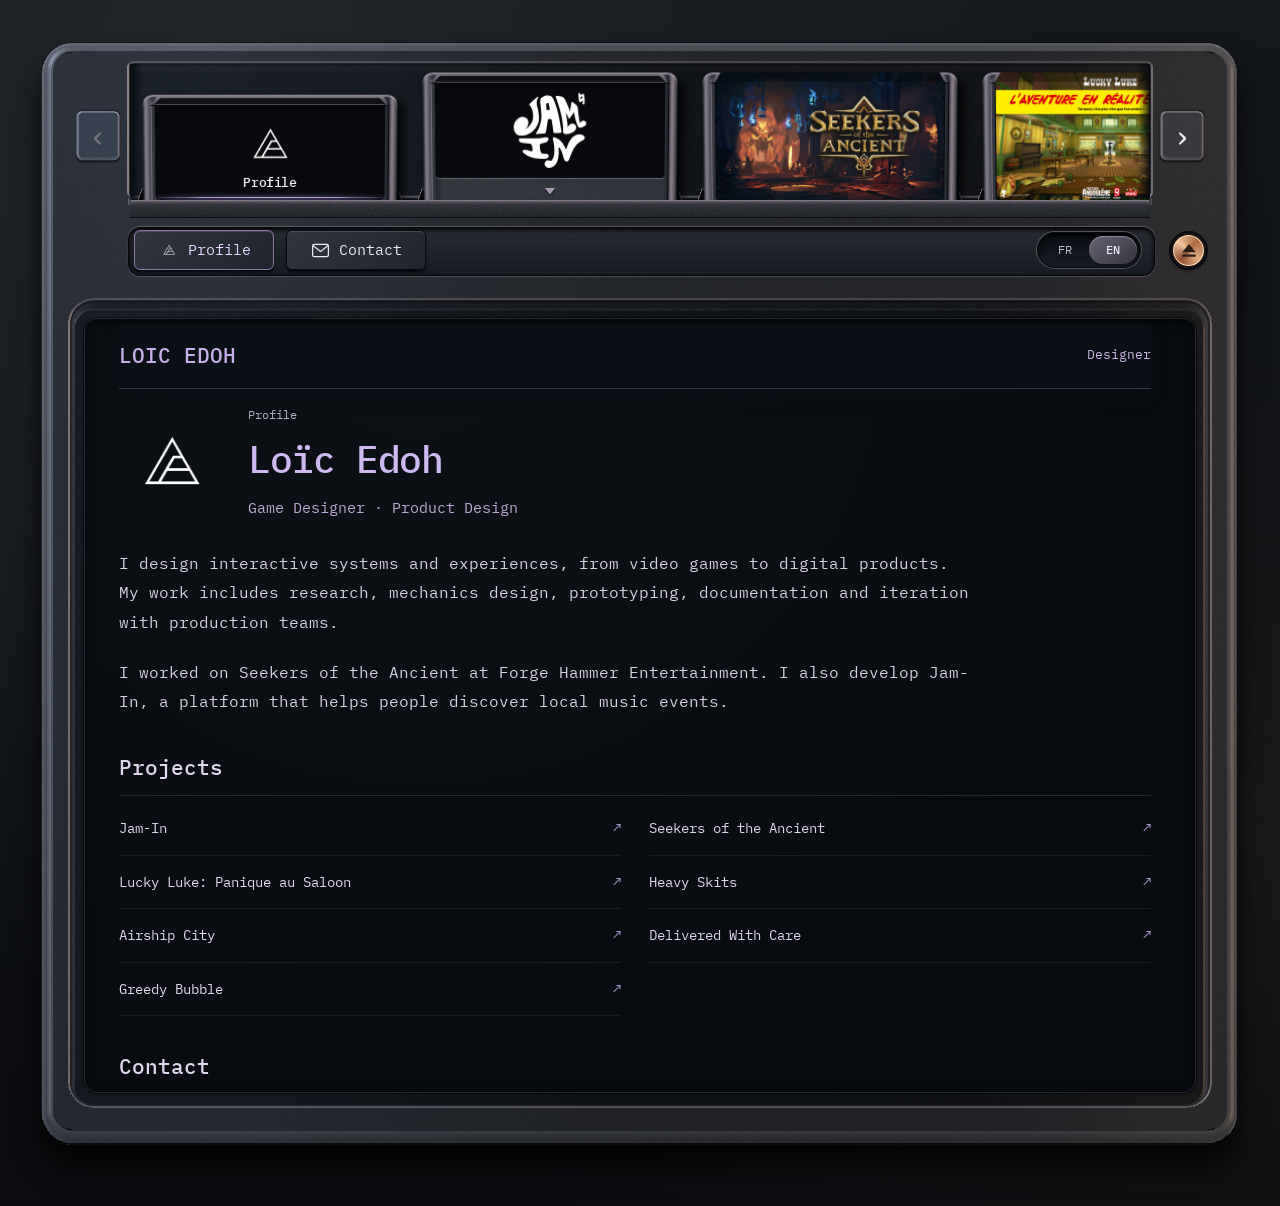
==== commit 193485b4: "Version console resources to refresh cached assets" ====
--- a/index.html
+++ b/index.html
@@ -1 +1 @@
-<!doctype html><html lang="fr"><head><meta charset="utf-8"><meta name="viewport" content="width=device-width,initial-scale=1"><title>Loïc Edoh — Portfolio</title><meta name="description" content="Portfolio de Loïc Edoh. Conception de jeux et de produits numériques : projets, contexte et contributions."><meta name="theme-color" content="#17181c"><meta property="og:title" content="Loïc Edoh — Portfolio"><meta property="og:description" content="Conception de jeux et de produits numériques. Projets et contributions."><link rel="icon" href="assets/logo.png"><link rel="stylesheet" href="styles/site.css"><link rel="stylesheet" href="styles/console.css"><script src="scripts/site.js" defer></script><script src="scripts/chassis.js" defer></script></head><body><a class="skip" href="#screen"><span class="fr" lang="fr">Aller au contenu</span><span class="en" lang="en">Skip to content</span></a><main class="workspace"><div class="equipment"><section class="cartridge-module" aria-label="Cartouches / Cartridges"><div class="tray-cheek tray-cheek-left"><button id="shelf-prev" class="hardware shelf-arrow" aria-label="Cartouches précédentes / Previous cartridges" type="button">‹</button></div><div class="rack-window"><div class="cartridge-rack" id="cartridges"><div class="cartridge-slot"><a class="cartridge logo-cart" href="#profile" data-project="profile" aria-controls="profile" aria-expanded="false" aria-label="Profil"><span class="cart-ribs" aria-hidden="true"><img src="assets/logo.png" alt=""></span><span class="cart-label"><img src="assets/logo.png" alt="" loading="eager"><strong><span class="fr" lang="fr">Profil</span><span class="en" lang="en">Profile</span></strong></span><span class="cart-base" aria-hidden="true"><svg viewBox="0 0 24 24"><path d="M5 8h14l-7 9z"/></svg></span></a><span class="selection-light" aria-hidden="true"></span></div><div class="cartridge-slot"><a class="cartridge logo-cart jam-cart" href="#jam-in" data-project="jam-in" aria-controls="jam-in" aria-expanded="false" aria-label="Jam-In"><span class="cart-ribs" aria-hidden="true"><img src="assets/featured/jam-in-logo.svg" alt=""></span><span class="cart-label"><img src="assets/featured/jam-in-logo.svg" alt="" loading="eager"></span><span class="cart-base" aria-hidden="true"><svg viewBox="0 0 24 24"><path d="M5 8h14l-7 9z"/></svg></span></a><span class="selection-light" aria-hidden="true"></span></div><div class="cartridge-slot"><a class="cartridge" href="#seekers" data-project="seekers" aria-controls="seekers" aria-expanded="false" aria-label="Seekers of the Ancient"><span class="cart-ribs" aria-hidden="true"><img src="assets/featured/seekers.jpg" alt=""></span><span class="cart-label"><img src="assets/featured/seekers.jpg" alt="" loading="eager"></span><span class="cart-base" aria-hidden="true"><svg viewBox="0 0 24 24"><path d="M5 8h14l-7 9z"/></svg></span></a><span class="selection-light" aria-hidden="true"></span></div><div class="cartridge-slot"><a class="cartridge" href="#lucky-luke" data-project="lucky-luke" aria-controls="lucky-luke" aria-expanded="false" aria-label="Lucky Luke: Panique au Saloon"><span class="cart-ribs" aria-hidden="true"><img src="assets/portfolio/page-5-0.png" alt=""></span><span class="cart-label"><img src="assets/portfolio/page-5-0.png" alt="" loading="eager"></span><span class="cart-base" aria-hidden="true"><svg viewBox="0 0 24 24"><path d="M5 8h14l-7 9z"/></svg></span></a><span class="selection-light" aria-hidden="true"></span></div><div class="cartridge-slot"><a class="cartridge" href="#heavy-skits" data-project="heavy-skits" aria-controls="heavy-skits" aria-expanded="false" aria-label="Heavy Skits"><span class="cart-ribs" aria-hidden="true"><img src="assets/game-covers/heavy-skits.png" alt=""></span><span class="cart-label"><img src="assets/game-covers/heavy-skits.png" alt="" loading="eager"></span><span class="cart-base" aria-hidden="true"><svg viewBox="0 0 24 24"><path d="M5 8h14l-7 9z"/></svg></span></a><span class="selection-light" aria-hidden="true"></span></div><div class="cartridge-slot"><a class="cartridge" href="#airship-city" data-project="airship-city" aria-controls="airship-city" aria-expanded="false" aria-label="Airship City"><span class="cart-ribs" aria-hidden="true"><img src="assets/game-covers/airship-city.png" alt=""></span><span class="cart-label"><img src="assets/game-covers/airship-city.png" alt="" loading="eager"></span><span class="cart-base" aria-hidden="true"><svg viewBox="0 0 24 24"><path d="M5 8h14l-7 9z"/></svg></span></a><span class="selection-light" aria-hidden="true"></span></div><div class="cartridge-slot"><a class="cartridge" href="#delivered-with-care" data-project="delivered-with-care" aria-controls="delivered-with-care" aria-expanded="false" aria-label="Delivered With Care"><span class="cart-ribs" aria-hidden="true"><img src="assets/game-covers/dwc.png" alt=""></span><span class="cart-label"><img src="assets/game-covers/dwc.png" alt="" loading="eager"></span><span class="cart-base" aria-hidden="true"><svg viewBox="0 0 24 24"><path d="M5 8h14l-7 9z"/></svg></span></a><span class="selection-light" aria-hidden="true"></span></div><div class="cartridge-slot"><a class="cartridge" href="#greedy-bubble" data-project="greedy-bubble" aria-controls="greedy-bubble" aria-expanded="false" aria-label="Greedy Bubble"><span class="cart-ribs" aria-hidden="true"><img src="assets/game-covers/greedy-bubble.png" alt=""></span><span class="cart-label"><img src="assets/game-covers/greedy-bubble.png" alt="" loading="eager"></span><span class="cart-base" aria-hidden="true"><svg viewBox="0 0 24 24"><path d="M5 8h14l-7 9z"/></svg></span></a><span class="selection-light" aria-hidden="true"></span></div></div><div class="module-lip" aria-hidden="true"></div></div><div class="tray-cheek tray-cheek-right"><button id="shelf-next" class="hardware shelf-arrow" aria-label="Cartouches suivantes / Next cartridges" type="button">›</button></div></section><div class="monitor-foot" aria-hidden="true"></div><section class="monitor" aria-label="Portfolio"><div class="control-deck"><div class="navigation-keys"><button id="profile-shortcut" class="hardware profile-key" type="button" aria-label="Profil / Profile"><img class="personal-logo" src="assets/logo.png" alt=""><span class="fr" lang="fr">Profil</span><span class="en" lang="en">Profile</span></button><button id="contact-shortcut" class="hardware contact-key" type="button" aria-controls="contact-panel" aria-label="Contact"><svg viewBox="0 0 24 24" aria-hidden="true"><rect x="3" y="5" width="18" height="14" rx="2"/><path d="m3 6 9 7 9-7"/></svg><span class="contact-caption">Contact</span></button><div class="speaker" aria-hidden="true"></div><div class="languages" role="group" aria-label="Langue / Language"><span class="language-slider" aria-hidden="true"></span><button type="button" data-lang="fr" aria-pressed="true" aria-label="Français">FR</button><button type="button" data-lang="en" aria-pressed="false" aria-label="English">EN</button></div></div><span class="power" aria-hidden="true"></span><button id="eject" class="eject-key" type="button" aria-label="Éjecter la cartouche / Eject cartridge"><svg viewBox="0 0 24 24" aria-hidden="true"><path d="M12 4 3 15h18L12 4Zm-9 14h18v3H3z"/></svg></button></div><div class="bezel"><div class="screen" id="screen" tabindex="0" aria-label="Contenu de la cartouche / Cartridge content"><div class="screen-top"><span>LOIC EDOH</span><span class="screen-status" id="screen-role">Designer</span></div><div id="empty-screen" hidden><div class="slot-symbol" aria-hidden="true">↓</div><h1><span class="fr" lang="fr">Insérez une cartouche</span><span class="en" lang="en">Insert a cartridge</span></h1><p><span class="fr" lang="fr">Choisissez un projet ci-dessus.</span><span class="en" lang="en">Choose a project above.</span></p></div><article id="profile" class="project-panel profile-panel"><div class="profile-heading"><img class="personal-logo" src="assets/logo.png" alt=""><div><p class="eyebrow"><span class="fr" lang="fr">Profil</span><span class="en" lang="en">Profile</span></p><h1>Loïc Edoh</h1><p class="roles"><span class="fr" lang="fr">Concepteur de jeux · Conception produit</span><span class="en" lang="en">Game Designer · Product Design</span></p></div></div><div class="profile-copy"><p><span class="fr" lang="fr">Je conçois des systèmes et des expériences interactives, du jeu vidéo aux produits numériques. Mon travail couvre la recherche, la définition des mécaniques, le prototypage, la documentation et les itérations avec les équipes de production.</span><span class="en" lang="en">I design interactive systems and experiences, from video games to digital products. My work includes research, mechanics design, prototyping, documentation and iteration with production teams.</span></p><p><span class="fr" lang="fr">J’ai travaillé sur Seekers of the Ancient chez Forge Hammer Entertainment. Je développe également Jam-In, une plateforme qui aide les gens à découvrir des événements de musique locaux.</span><span class="en" lang="en">I worked on Seekers of the Ancient at Forge Hammer Entertainment. I also develop Jam-In, a platform that helps people discover local music events.</span></p></div><div class="profile-section"><h2><span class="fr" lang="fr">Projets</span><span class="en" lang="en">Projects</span></h2><div class="project-index"><a href="#jam-in" class="index-link"><span>Jam-In</span><span aria-hidden="true">↗</span></a><a href="#seekers" class="index-link"><span>Seekers of the Ancient</span><span aria-hidden="true">↗</span></a><a href="#lucky-luke" class="index-link"><span>Lucky Luke: Panique au Saloon</span><span aria-hidden="true">↗</span></a><a href="#heavy-skits" class="index-link"><span>Heavy Skits</span><span aria-hidden="true">↗</span></a><a href="#airship-city" class="index-link"><span>Airship City</span><span aria-hidden="true">↗</span></a><a href="#delivered-with-care" class="index-link"><span>Delivered With Care</span><span aria-hidden="true">↗</span></a><a href="#greedy-bubble" class="index-link"><span>Greedy Bubble</span><span aria-hidden="true">↗</span></a></div></div><section class="profile-section contact"><h2>Contact</h2><a class="index-link" href="#contact-panel"><span class="fr" lang="fr">Formulaire de contact</span><span class="en" lang="en">Contact form</span> <span aria-hidden="true">→</span></a><a href="mailto:l.edoh@outlook.com">l.edoh@outlook.com <span>↗</span></a><a href="https://www.linkedin.com/in/lo%C3%AFc-edoh-3798aa196/" target="_blank" rel="noopener noreferrer">LinkedIn <span>↗</span></a><a href="https://en-ra.itch.io/" target="_blank" rel="noopener noreferrer">itch.io <span>↗</span></a></section></article><article id="jam-in" class="project-panel" hidden><div class="project-heading"><p class="eyebrow"><span class="fr" lang="fr">Plateforme web · Fondateur / Conception produit</span><span class="en" lang="en">Web platform · Founder / Product design</span></p><h1>Jam-In</h1><p class="project-date"><span class="fr" lang="fr">2025 — aujourd’hui</span><span class="en" lang="en">2025 — present</span></p></div><div class="lead-media still"><img src="assets/featured/jam-in.png" alt="Jam-In" loading="lazy"></div><div class="project-body"><p class="description"><span class="fr" lang="fr">Plateforme de découverte et de gestion d’événements musicaux locaux : jam sessions, scènes ouvertes et concerts. Pour les publics comme pour les organisateurs.</span><span class="en" lang="en">Platform to discover and manage local live music events: jam sessions, open mics and concerts, for audiences and organizers.</span></p><section class="contributions"><h2>Contributions</h2><ul><li><span class="fr" lang="fr">Fondation et conception du produit de bout en bout : recherche utilisateurs, stratégie, parcours, spécifications, priorisation et lancement.</span><span class="en" lang="en">Founded and designed the product end to end: user research, strategy, user journeys, specifications, prioritization and launch.</span></li><li><span class="fr" lang="fr">Validation du besoin avant le développement : premier test d’inscription, puis prototype sous forme d’infolettre pour explorer la découverte d’événements locaux.</span><span class="en" lang="en">Validated demand before development through an initial sign-up test, then a newsletter prototype exploring local event discovery.</span></li><li><span class="fr" lang="fr">Conception des parcours de découverte et des outils organisateurs à partir des usages terrain et de retours directs.</span><span class="en" lang="en">Designed discovery journeys and organizer tools based on field observations and direct feedback.</span></li><li><span class="fr" lang="fr">Évolution des modèles de récurrence, de la gestion des médias et de la prise en charge de plusieurs identités d’organisateurs.</span><span class="en" lang="en">Iterated on recurring-event models, media management and support for multiple organizer identities.</span></li><li><span class="fr" lang="fr">Mise en place d’un développement assisté par agents IA : traduction des spécifications en implémentation, analyse des contraintes techniques, déploiement et itérations.</span><span class="en" lang="en">Established an AI-agent-assisted development workflow: translating specifications into implementation, analyzing technical constraints, deploying and iterating.</span></li></ul></section><a class="project-link" href="https://www.jam-in.net/" target="_blank" rel="noopener noreferrer"><span class="fr" lang="fr">Découvrir Jam-In</span><span class="en" lang="en">Explore Jam-In</span> <span aria-hidden="true">↗</span></a></div><section class="related-projects"><h2><span class="fr" lang="fr">Autres projets</span><span class="en" lang="en">Other projects</span></h2><div class="related-grid"><a class="index-link related-link" href="#seekers"><img class="related-art" src="assets/featured/seekers.jpg" alt="" loading="lazy"><span>Seekers of the Ancient</span><span aria-hidden="true">→</span></a><a class="index-link related-link" href="#lucky-luke"><img class="related-art" src="assets/portfolio/page-5-0.png" alt="" loading="lazy"><span>Lucky Luke: Panique au Saloon</span><span aria-hidden="true">→</span></a></div></section></article><article id="seekers" class="project-panel" hidden><div class="project-heading"><p class="eyebrow"><span class="fr" lang="fr">RPG coopératif · Forge Hammer Entertainment</span><span class="en" lang="en">Co-op RPG · Forge Hammer Entertainment</span></p><h1>Seekers of the Ancient</h1><p class="project-date"><span class="fr" lang="fr">octobre 2025 — octobre 2026</span><span class="en" lang="en">October 2025 — October 2026</span></p></div><div class="lead-media youtube"><button class="video-poster" type="button" aria-label="Lire la vidéo / Play video"><img src="assets/featured/seekers.jpg" alt=""><span class="play-disc" aria-hidden="true">▶</span></button><iframe hidden data-src="https://www.youtube-nocookie.com/embed/H1DFRMB-EGY?rel=0" title="Seekers of the Ancient" allow="accelerometer; autoplay; encrypted-media; gyroscope; picture-in-picture; fullscreen" allowfullscreen></iframe></div><a class="video-source" href="https://youtu.be/H1DFRMB-EGY" target="_blank" rel="noopener noreferrer"><span class="fr" lang="fr">Voir la vidéo source</span><span class="en" lang="en">View original video</span> ↗</a><div class="project-body"><p class="description"><span class="fr" lang="fr">Conception de quêtes et d’activités pour un RPG en monde ouvert, en collaboration avec l’équipe technique. Développement d’outils assistés par agents IA pour soutenir la production.</span><span class="en" lang="en">Quest and activity design for an open-world RPG, working with the technical team. Development of AI-agent-assisted tools to support production.</span></p><section class="contributions"><h2>Contributions</h2><ul><li><span class="fr" lang="fr">Conception et équilibrage de quêtes, d’activités et de mécaniques interconnectées : rythme, progression, conditions et challenge.</span><span class="en" lang="en">Design and balancing of quests, activities and interconnected mechanics: pacing, progression, conditions and challenge.</span></li><li><span class="fr" lang="fr">Production des quêtes de la conception à l’intégration en moteur, puis itérations avec l’équipe technique selon les contraintes de production et les retours sur l’expérience joueur.</span><span class="en" lang="en">Quest production from design to in-engine integration, followed by iteration with the technical team based on production constraints and player-experience feedback.</span></li><li><span class="fr" lang="fr">Identification d’une limitation du système de quêtes et proposition d’une gestion de leurs dépendances et de leur hiérarchie, utilisée sur plusieurs séries de quêtes.</span><span class="en" lang="en">Identified a limitation in the quest system and proposed dependency and hierarchy management used across multiple quest series.</span></li><li><span class="fr" lang="fr">Développement d’un agent autonome personnalisé avec Hermes Agent pour accompagner la production des quêtes, de l’idéation à l’intégration en moteur.</span><span class="en" lang="en">Developed a custom autonomous agent with Hermes Agent to support quest production, from ideation to in-engine integration.</span></li></ul></section><a class="project-link" href="https://store.steampowered.com/app/2598580/Seekers_of_the_Ancient/" target="_blank" rel="noopener noreferrer"><span class="fr" lang="fr">Voir sur Steam</span><span class="en" lang="en">View on Steam</span> <span aria-hidden="true">↗</span></a></div><section class="project-gallery"><h2><span class="fr" lang="fr">Images et documents</span><span class="en" lang="en">Images and documents</span></h2><div class="gallery-grid"><a href="assets/portfolio/page-3-0.png" target="_blank" rel="noopener"><img src="assets/portfolio/page-3-0.png" alt="Seekers of the Ancient — 1" loading="lazy"></a></div></section><section class="related-projects"><h2><span class="fr" lang="fr">Autres projets</span><span class="en" lang="en">Other projects</span></h2><div class="related-grid"><a class="index-link related-link" href="#lucky-luke"><img class="related-art" src="assets/portfolio/page-5-0.png" alt="" loading="lazy"><span>Lucky Luke: Panique au Saloon</span><span aria-hidden="true">→</span></a><a class="index-link related-link" href="#heavy-skits"><img class="related-art" src="assets/game-covers/heavy-skits.png" alt="" loading="lazy"><span>Heavy Skits</span><span aria-hidden="true">→</span></a></div></section></article><article id="lucky-luke" class="project-panel" hidden><div class="project-heading"><p class="eyebrow"><span class="fr" lang="fr">Réalité virtuelle · Kalank Games · FIBD 2025</span><span class="en" lang="en">Virtual reality · Kalank Games · FIBD 2025</span></p><h1>Lucky Luke: Panique au Saloon</h1><p class="project-date"><span class="fr" lang="fr">2025</span><span class="en" lang="en">2025</span></p></div><div class="lead-media youtube"><button class="video-poster" type="button" aria-label="Lire la vidéo / Play video"><img src="assets/portfolio/page-5-0.png" alt=""><span class="play-disc" aria-hidden="true">▶</span></button><iframe hidden data-src="https://www.youtube-nocookie.com/embed/pe22dM1mmOw?rel=0" title="Lucky Luke: Panique au Saloon" allow="accelerometer; autoplay; encrypted-media; gyroscope; picture-in-picture; fullscreen" allowfullscreen></iframe></div><a class="video-source" href="https://youtu.be/pe22dM1mmOw" target="_blank" rel="noopener noreferrer"><span class="fr" lang="fr">Voir la vidéo source</span><span class="en" lang="en">View original video</span> ↗</a><div class="project-body"><p class="description"><span class="fr" lang="fr">Expérience de tir en réalité virtuelle de cinq minutes, répartie sur trois niveaux. Conçue chez Kalank Games, présentée au Festival International de la Bande Dessinée d’Angoulême 2025 (FIBD), puis adaptée et déployée au Parc Spirou Provence.</span><span class="en" lang="en">A five-minute VR shooting experience across three levels. Developed at Kalank Games, presented at Angoulême International Comic Festival 2025 (FIBD), then adapted and deployed at Parc Spirou Provence.</span></p><section class="contributions"><h2>Contributions</h2><ul><li><span class="fr" lang="fr">Conception de bout en bout : structure de l’expérience, enchaînement des trois niveaux et parcours du joueur.</span><span class="en" lang="en">End-to-end design: experience structure, three-level sequence and player routes.</span></li><li><span class="fr" lang="fr">Conception des systèmes de combat et des règles de score ; équilibrage du rythme, de la progression et de la difficulté pour une session VR courte.</span><span class="en" lang="en">Combat and scoring systems; balancing pacing, progression and difficulty for a short VR session.</span></li><li><span class="fr" lang="fr">Production des layouts et spécifications nécessaires à la réalisation des niveaux.</span><span class="en" lang="en">Production of level layouts and implementation specifications.</span></li><li><span class="fr" lang="fr">Collaboration directe avec les programmeurs, de la conception au graybox et à l’implémentation.</span><span class="en" lang="en">Direct collaboration with programmers, from design through grayboxing and implementation.</span></li><li><span class="fr" lang="fr">Travail sur les outils de level design et les dialogues.</span><span class="en" lang="en">Work on level design tools and dialogue.</span></li></ul></section></div><section class="project-gallery"><h2><span class="fr" lang="fr">Images et documents</span><span class="en" lang="en">Images and documents</span></h2><div class="gallery-grid"><a href="assets/portfolio/page-5-0.png" target="_blank" rel="noopener"><img src="assets/portfolio/page-5-0.png" alt="Lucky Luke: Panique au Saloon — 1" loading="lazy"></a></div></section><section class="related-projects"><h2><span class="fr" lang="fr">Autres projets</span><span class="en" lang="en">Other projects</span></h2><div class="related-grid"><a class="index-link related-link" href="#heavy-skits"><img class="related-art" src="assets/game-covers/heavy-skits.png" alt="" loading="lazy"><span>Heavy Skits</span><span aria-hidden="true">→</span></a><a class="index-link related-link" href="#airship-city"><img class="related-art" src="assets/game-covers/airship-city.png" alt="" loading="lazy"><span>Airship City</span><span aria-hidden="true">→</span></a></div></section></article><article id="heavy-skits" class="project-panel" hidden><div class="project-heading"><p class="eyebrow"><span class="fr" lang="fr">Game jam · Jeu de cartes · 48 h · 6 personnes</span><span class="en" lang="en">Game jam · Card game · 48 hours · 6 people</span></p><h1>Heavy Skits</h1><p class="project-date"><span class="fr" lang="fr">janvier 2024</span><span class="en" lang="en">January 2024</span></p></div><div class="lead-media"><video controls playsinline preload="none" poster="assets/game-covers/heavy-skits.png" aria-label="Heavy Skits"><source src="assets/gameplay-web/heavy-skits.mp4" type="video/mp4"></video></div><div class="project-body"><p class="description"><span class="fr" lang="fr">Jeu de cartes humoristique où chaque blague a un poids et doit correspondre aux goûts du public, sous pression du temps.</span><span class="en" lang="en">A timed comedy card game where jokes have different weights and must match the audience’s preferences.</span></p><section class="contributions"><h2>Contributions</h2><ul><li><span class="fr" lang="fr">Itérations rapides pendant la game jam.</span><span class="en" lang="en">Rapid iteration during a game jam.</span></li><li><span class="fr" lang="fr">Mécaniques de cartes et réactions.</span><span class="en" lang="en">Card and audience reaction mechanics.</span></li><li><span class="fr" lang="fr">Système pour l’intégration sonore.</span><span class="en" lang="en">System supporting audio integration.</span></li></ul></section><a class="project-link" href="https://en-ra.itch.io/heavy-skits" target="_blank" rel="noopener noreferrer"><span class="fr" lang="fr">Jouer sur itch.io</span><span class="en" lang="en">Play on itch.io</span> <span aria-hidden="true">↗</span></a></div><section class="project-gallery"><h2><span class="fr" lang="fr">Images et documents</span><span class="en" lang="en">Images and documents</span></h2><div class="gallery-grid"><a href="assets/project_images/heavy-skits/screeshot-1.png" target="_blank" rel="noopener"><img src="assets/project_images/heavy-skits/screeshot-1.png" alt="Heavy Skits — 1" loading="lazy"></a><a href="assets/project_images/heavy-skits/screeshot-3.png" target="_blank" rel="noopener"><img src="assets/project_images/heavy-skits/screeshot-3.png" alt="Heavy Skits — 2" loading="lazy"></a></div></section><section class="related-projects"><h2><span class="fr" lang="fr">Autres projets</span><span class="en" lang="en">Other projects</span></h2><div class="related-grid"><a class="index-link related-link" href="#airship-city"><img class="related-art" src="assets/game-covers/airship-city.png" alt="" loading="lazy"><span>Airship City</span><span aria-hidden="true">→</span></a><a class="index-link related-link" href="#delivered-with-care"><img class="related-art" src="assets/game-covers/dwc.png" alt="" loading="lazy"><span>Delivered With Care</span><span aria-hidden="true">→</span></a></div></section></article><article id="airship-city" class="project-panel" hidden><div class="project-heading"><p class="eyebrow"><span class="fr" lang="fr">Prototype · Unity</span><span class="en" lang="en">Prototype · Unity</span></p><h1>Airship City</h1><p class="project-date"><span class="fr" lang="fr">juin 2023</span><span class="en" lang="en">June 2023</span></p></div><div class="lead-media"><video controls playsinline preload="none" poster="assets/game-covers/airship-city.png" aria-label="Airship City"><source src="assets/gameplay-web/airship-city.mp4" type="video/mp4"></video></div><div class="project-body"><p class="description"><span class="fr" lang="fr">Un prototype de city builder où l’on gère une flotte de vaisseaux volants, ses ressources et les effets de la météo.</span><span class="en" lang="en">A city-builder prototype about managing a fleet of flying ships, its resources and the effects of the weather.</span></p><section class="contributions"><h2>Contributions</h2><ul><li><span class="fr" lang="fr">Conception du gameplay, des systèmes et équilibrage.</span><span class="en" lang="en">Core gameplay, systems design and balancing.</span></li><li><span class="fr" lang="fr">Construction d’une chronologie de progression pour guider l’équilibrage.</span><span class="en" lang="en">Creation of a progression timeline to guide balancing.</span></li><li><span class="fr" lang="fr">Paramétrage dans FMOD des ambiances et de la musique en fonction des situations de jeu.</span><span class="en" lang="en">FMOD parameters for ambience and music responding to gameplay situations.</span></li></ul></section></div><section class="project-gallery"><h2><span class="fr" lang="fr">Images et documents</span><span class="en" lang="en">Images and documents</span></h2><div class="gallery-grid"><a href="assets/project_images/airship-city/gameplay-timeline_2.png" target="_blank" rel="noopener"><img src="assets/project_images/airship-city/gameplay-timeline_2.png" alt="Airship City — 1" loading="lazy"></a><a href="assets/project_images/airship-city/fleet.png" target="_blank" rel="noopener"><img src="assets/project_images/airship-city/fleet.png" alt="Airship City — 2" loading="lazy"></a></div></section><section class="related-projects"><h2><span class="fr" lang="fr">Autres projets</span><span class="en" lang="en">Other projects</span></h2><div class="related-grid"><a class="index-link related-link" href="#delivered-with-care"><img class="related-art" src="assets/game-covers/dwc.png" alt="" loading="lazy"><span>Delivered With Care</span><span aria-hidden="true">→</span></a><a class="index-link related-link" href="#greedy-bubble"><img class="related-art" src="assets/game-covers/greedy-bubble.png" alt="" loading="lazy"><span>Greedy Bubble</span><span aria-hidden="true">→</span></a></div></section></article><article id="delivered-with-care" class="project-panel" hidden><div class="project-heading"><p class="eyebrow"><span class="fr" lang="fr">Game jam · Unity</span><span class="en" lang="en">Game jam · Unity</span></p><h1>Delivered With Care</h1><p class="project-date"><span class="fr" lang="fr">avril 2023</span><span class="en" lang="en">April 2023</span></p></div><div class="lead-media"><video controls playsinline preload="none" poster="assets/game-covers/dwc.png" aria-label="Delivered With Care"><source src="assets/gameplay-web/dwc.mp4" type="video/mp4"></video></div><div class="project-body"><p class="description"><span class="fr" lang="fr">Un jeu de plateforme 2D où le colis permet des mouvements spéciaux, mais ne doit pas toucher le sol trop souvent.</span><span class="en" lang="en">A 2D platformer where a package enables special moves, but must not hit the ground too often.</span></p><section class="contributions"><h2>Contributions</h2><ul><li><span class="fr" lang="fr">Conception du gameplay et des niveaux autour du colis.</span><span class="en" lang="en">Gameplay and level design built around the package.</span></li><li><span class="fr" lang="fr">Introduction progressive des mécaniques dans les niveaux.</span><span class="en" lang="en">Progressive introduction of mechanics throughout the levels.</span></li><li><span class="fr" lang="fr">Effets sonores, musique et intégration.</span><span class="en" lang="en">Sound effects, music and integration.</span></li></ul></section><a class="project-link" href="https://steeviee.itch.io/delivered-with-care" target="_blank" rel="noopener noreferrer"><span class="fr" lang="fr">Jouer sur itch.io</span><span class="en" lang="en">Play on itch.io</span> <span aria-hidden="true">↗</span></a></div><section class="project-gallery"><h2><span class="fr" lang="fr">Images et documents</span><span class="en" lang="en">Images and documents</span></h2><div class="gallery-grid"><a href="assets/project_images/dwc/screenshot-2.png" target="_blank" rel="noopener"><img src="assets/project_images/dwc/screenshot-2.png" alt="Delivered With Care — 1" loading="lazy"></a><a href="assets/project_images/dwc/screenshot-3.png" target="_blank" rel="noopener"><img src="assets/project_images/dwc/screenshot-3.png" alt="Delivered With Care — 2" loading="lazy"></a></div></section><section class="related-projects"><h2><span class="fr" lang="fr">Autres projets</span><span class="en" lang="en">Other projects</span></h2><div class="related-grid"><a class="index-link related-link" href="#greedy-bubble"><img class="related-art" src="assets/game-covers/greedy-bubble.png" alt="" loading="lazy"><span>Greedy Bubble</span><span aria-hidden="true">→</span></a><a class="index-link related-link" href="#jam-in"><img class="related-art" src="assets/featured/jam-in.png" alt="" loading="lazy"><span>Jam-In</span><span aria-hidden="true">→</span></a></div></section></article><article id="greedy-bubble" class="project-panel" hidden><div class="project-heading"><p class="eyebrow"><span class="fr" lang="fr">Game jam · Unity</span><span class="en" lang="en">Game jam · Unity</span></p><h1>Greedy Bubble</h1><p class="project-date"><span class="fr" lang="fr">août 2023</span><span class="en" lang="en">August 2023</span></p></div><div class="lead-media"><video controls playsinline preload="none" poster="assets/game-covers/greedy-bubble.png" aria-label="Greedy Bubble"><source src="assets/gameplay-web/greedy-bubble.mp4" type="video/mp4"></video></div><div class="project-body"><p class="description"><span class="fr" lang="fr">Un jeu d’arcade où une bulle sous-marine ramasse des pièces et évite des harpons, avec une difficulté croissante.</span><span class="en" lang="en">An arcade game where an underwater bubble collects coins and avoids harpoons, with increasing difficulty.</span></p><section class="contributions"><h2>Contributions</h2><ul><li><span class="fr" lang="fr">Définition et documentation d’un gameplay adapté au temps disponible.</span><span class="en" lang="en">Definition and documentation of gameplay suited to the available time.</span></li><li><span class="fr" lang="fr">Équilibrage par itération sur des paramètres exposés dans Unity.</span><span class="en" lang="en">Iterative balancing using parameters exposed in Unity.</span></li><li><span class="fr" lang="fr">Composition de la musique et intégration audio.</span><span class="en" lang="en">Music composition and audio integration.</span></li></ul></section><a class="project-link" href="https://azarmajed.itch.io/greedy-bubble" target="_blank" rel="noopener noreferrer"><span class="fr" lang="fr">Jouer sur itch.io</span><span class="en" lang="en">Play on itch.io</span> <span aria-hidden="true">↗</span></a></div><section class="project-gallery"><h2><span class="fr" lang="fr">Images et documents</span><span class="en" lang="en">Images and documents</span></h2><div class="gallery-grid"><a href="assets/project_images/greedy-bubble/core-gameplay.jpg" target="_blank" rel="noopener"><img src="assets/project_images/greedy-bubble/core-gameplay.jpg" alt="Greedy Bubble — 1" loading="lazy"></a><a href="assets/project_images/greedy-bubble/screenshot-2.png" target="_blank" rel="noopener"><img src="assets/project_images/greedy-bubble/screenshot-2.png" alt="Greedy Bubble — 2" loading="lazy"></a></div></section><section class="related-projects"><h2><span class="fr" lang="fr">Autres projets</span><span class="en" lang="en">Other projects</span></h2><div class="related-grid"><a class="index-link related-link" href="#jam-in"><img class="related-art" src="assets/featured/jam-in.png" alt="" loading="lazy"><span>Jam-In</span><span aria-hidden="true">→</span></a><a class="index-link related-link" href="#seekers"><img class="related-art" src="assets/featured/seekers.jpg" alt="" loading="lazy"><span>Seekers of the Ancient</span><span aria-hidden="true">→</span></a></div></section></article><article id="contact-panel" class="project-panel" hidden><div class="project-heading"><p class="eyebrow"><span class="fr" lang="fr">Écrivez-moi</span><span class="en" lang="en">Write to me</span></p><h1>Contact</h1></div><form id="contact-form" action="https://api.web3forms.com/submit" method="POST"><input type="hidden" name="access_key" value="ba5fc664-6fb5-4702-818b-b686d25e02b7"><input type="hidden" name="subject" value="Message depuis le portfolio de Loïc Edoh"><input type="checkbox" name="botcheck" hidden tabindex="-1"><label for="contact-name"><span class="fr" lang="fr">Nom</span><span class="en" lang="en">Name</span></label><input id="contact-name" name="name" autocomplete="name" maxlength="120" required><label for="contact-email"><span class="fr" lang="fr">Adresse courriel</span><span class="en" lang="en">Email address</span></label><input id="contact-email" type="email" name="email" autocomplete="email" maxlength="254" required><label for="contact-message">Message</label><textarea id="contact-message" name="message" rows="5" maxlength="10000" required></textarea><button class="project-link" type="submit"><span class="fr" lang="fr">Envoyer le message</span><span class="en" lang="en">Send message</span> <span aria-hidden="true">↗</span></button><p id="contact-result" role="status" aria-live="polite"></p></form><p class="direct-email"><span class="fr" lang="fr">Ou par courriel :</span><span class="en" lang="en">Or by email:</span> <a href="mailto:l.edoh@outlook.com">l.edoh@outlook.com</a></p></article></div></div></section></div><footer><span id="loaded-name" role="status" aria-live="polite"><span class="fr" lang="fr">Profil</span><span class="en" lang="en">Profile</span></span><span class="rack-hint"><span class="fr" lang="fr">Choisissez une cartouche</span><span class="en" lang="en">Choose a cartridge</span> <span aria-hidden="true">↓</span></span></footer></main><button id="back-to-top" type="button" aria-label="Haut de page / Scroll to top" hidden><svg viewBox="0 0 24 24" aria-hidden="true"><path d="m6 14 6-6 6 6M12 8v12"/></svg></button></body></html>+<!doctype html><html lang="fr"><head><meta charset="utf-8"><meta name="viewport" content="width=device-width,initial-scale=1"><title>Loïc Edoh — Portfolio</title><meta name="description" content="Portfolio de Loïc Edoh. Conception de jeux et de produits numériques : projets, contexte et contributions."><meta name="theme-color" content="#17181c"><meta property="og:title" content="Loïc Edoh — Portfolio"><meta property="og:description" content="Conception de jeux et de produits numériques. Projets et contributions."><link rel="icon" href="assets/logo.png"><link rel="stylesheet" href="styles/site.css"><link rel="stylesheet" href="styles/console.css?v=20261030-materials"><script src="scripts/site.js?v=20261030-materials" defer></script><script src="scripts/chassis.js?v=20261030-materials" defer></script></head><body><a class="skip" href="#screen"><span class="fr" lang="fr">Aller au contenu</span><span class="en" lang="en">Skip to content</span></a><main class="workspace"><div class="equipment"><section class="cartridge-module" aria-label="Cartouches / Cartridges"><div class="tray-cheek tray-cheek-left"><button id="shelf-prev" class="hardware shelf-arrow" aria-label="Cartouches précédentes / Previous cartridges" type="button">‹</button></div><div class="rack-window"><div class="cartridge-rack" id="cartridges"><div class="cartridge-slot"><a class="cartridge logo-cart" href="#profile" data-project="profile" aria-controls="profile" aria-expanded="false" aria-label="Profil"><span class="cart-ribs" aria-hidden="true"><img src="assets/logo.png" alt=""></span><span class="cart-label"><img src="assets/logo.png" alt="" loading="eager"><strong><span class="fr" lang="fr">Profil</span><span class="en" lang="en">Profile</span></strong></span><span class="cart-base" aria-hidden="true"><svg viewBox="0 0 24 24"><path d="M5 8h14l-7 9z"/></svg></span></a><span class="selection-light" aria-hidden="true"></span></div><div class="cartridge-slot"><a class="cartridge logo-cart jam-cart" href="#jam-in" data-project="jam-in" aria-controls="jam-in" aria-expanded="false" aria-label="Jam-In"><span class="cart-ribs" aria-hidden="true"><img src="assets/featured/jam-in-logo.svg" alt=""></span><span class="cart-label"><img src="assets/featured/jam-in-logo.svg" alt="" loading="eager"></span><span class="cart-base" aria-hidden="true"><svg viewBox="0 0 24 24"><path d="M5 8h14l-7 9z"/></svg></span></a><span class="selection-light" aria-hidden="true"></span></div><div class="cartridge-slot"><a class="cartridge" href="#seekers" data-project="seekers" aria-controls="seekers" aria-expanded="false" aria-label="Seekers of the Ancient"><span class="cart-ribs" aria-hidden="true"><img src="assets/featured/seekers.jpg" alt=""></span><span class="cart-label"><img src="assets/featured/seekers.jpg" alt="" loading="eager"></span><span class="cart-base" aria-hidden="true"><svg viewBox="0 0 24 24"><path d="M5 8h14l-7 9z"/></svg></span></a><span class="selection-light" aria-hidden="true"></span></div><div class="cartridge-slot"><a class="cartridge" href="#lucky-luke" data-project="lucky-luke" aria-controls="lucky-luke" aria-expanded="false" aria-label="Lucky Luke: Panique au Saloon"><span class="cart-ribs" aria-hidden="true"><img src="assets/portfolio/page-5-0.png" alt=""></span><span class="cart-label"><img src="assets/portfolio/page-5-0.png" alt="" loading="eager"></span><span class="cart-base" aria-hidden="true"><svg viewBox="0 0 24 24"><path d="M5 8h14l-7 9z"/></svg></span></a><span class="selection-light" aria-hidden="true"></span></div><div class="cartridge-slot"><a class="cartridge" href="#heavy-skits" data-project="heavy-skits" aria-controls="heavy-skits" aria-expanded="false" aria-label="Heavy Skits"><span class="cart-ribs" aria-hidden="true"><img src="assets/game-covers/heavy-skits.png" alt=""></span><span class="cart-label"><img src="assets/game-covers/heavy-skits.png" alt="" loading="eager"></span><span class="cart-base" aria-hidden="true"><svg viewBox="0 0 24 24"><path d="M5 8h14l-7 9z"/></svg></span></a><span class="selection-light" aria-hidden="true"></span></div><div class="cartridge-slot"><a class="cartridge" href="#airship-city" data-project="airship-city" aria-controls="airship-city" aria-expanded="false" aria-label="Airship City"><span class="cart-ribs" aria-hidden="true"><img src="assets/game-covers/airship-city.png" alt=""></span><span class="cart-label"><img src="assets/game-covers/airship-city.png" alt="" loading="eager"></span><span class="cart-base" aria-hidden="true"><svg viewBox="0 0 24 24"><path d="M5 8h14l-7 9z"/></svg></span></a><span class="selection-light" aria-hidden="true"></span></div><div class="cartridge-slot"><a class="cartridge" href="#delivered-with-care" data-project="delivered-with-care" aria-controls="delivered-with-care" aria-expanded="false" aria-label="Delivered With Care"><span class="cart-ribs" aria-hidden="true"><img src="assets/game-covers/dwc.png" alt=""></span><span class="cart-label"><img src="assets/game-covers/dwc.png" alt="" loading="eager"></span><span class="cart-base" aria-hidden="true"><svg viewBox="0 0 24 24"><path d="M5 8h14l-7 9z"/></svg></span></a><span class="selection-light" aria-hidden="true"></span></div><div class="cartridge-slot"><a class="cartridge" href="#greedy-bubble" data-project="greedy-bubble" aria-controls="greedy-bubble" aria-expanded="false" aria-label="Greedy Bubble"><span class="cart-ribs" aria-hidden="true"><img src="assets/game-covers/greedy-bubble.png" alt=""></span><span class="cart-label"><img src="assets/game-covers/greedy-bubble.png" alt="" loading="eager"></span><span class="cart-base" aria-hidden="true"><svg viewBox="0 0 24 24"><path d="M5 8h14l-7 9z"/></svg></span></a><span class="selection-light" aria-hidden="true"></span></div></div><div class="module-lip" aria-hidden="true"></div></div><div class="tray-cheek tray-cheek-right"><button id="shelf-next" class="hardware shelf-arrow" aria-label="Cartouches suivantes / Next cartridges" type="button">›</button></div></section><div class="monitor-foot" aria-hidden="true"></div><section class="monitor" aria-label="Portfolio"><div class="control-deck"><div class="navigation-keys"><button id="profile-shortcut" class="hardware profile-key" type="button" aria-label="Profil / Profile"><img class="personal-logo" src="assets/logo.png" alt=""><span class="fr" lang="fr">Profil</span><span class="en" lang="en">Profile</span></button><button id="contact-shortcut" class="hardware contact-key" type="button" aria-controls="contact-panel" aria-label="Contact"><svg viewBox="0 0 24 24" aria-hidden="true"><rect x="3" y="5" width="18" height="14" rx="2"/><path d="m3 6 9 7 9-7"/></svg><span class="contact-caption">Contact</span></button><div class="speaker" aria-hidden="true"></div><div class="languages" role="group" aria-label="Langue / Language"><span class="language-slider" aria-hidden="true"></span><button type="button" data-lang="fr" aria-pressed="true" aria-label="Français">FR</button><button type="button" data-lang="en" aria-pressed="false" aria-label="English">EN</button></div></div><span class="power" aria-hidden="true"></span><button id="eject" class="eject-key" type="button" aria-label="Éjecter la cartouche / Eject cartridge"><svg viewBox="0 0 24 24" aria-hidden="true"><path d="M12 4 3 15h18L12 4Zm-9 14h18v3H3z"/></svg></button></div><div class="bezel"><div class="screen" id="screen" tabindex="0" aria-label="Contenu de la cartouche / Cartridge content"><div class="screen-top"><span>LOIC EDOH</span><span class="screen-status" id="screen-role">Designer</span></div><div id="empty-screen" hidden><div class="slot-symbol" aria-hidden="true">↓</div><h1><span class="fr" lang="fr">Insérez une cartouche</span><span class="en" lang="en">Insert a cartridge</span></h1><p><span class="fr" lang="fr">Choisissez un projet ci-dessus.</span><span class="en" lang="en">Choose a project above.</span></p></div><article id="profile" class="project-panel profile-panel"><div class="profile-heading"><img class="personal-logo" src="assets/logo.png" alt=""><div><p class="eyebrow"><span class="fr" lang="fr">Profil</span><span class="en" lang="en">Profile</span></p><h1>Loïc Edoh</h1><p class="roles"><span class="fr" lang="fr">Concepteur de jeux · Conception produit</span><span class="en" lang="en">Game Designer · Product Design</span></p></div></div><div class="profile-copy"><p><span class="fr" lang="fr">Je conçois des systèmes et des expériences interactives, du jeu vidéo aux produits numériques. Mon travail couvre la recherche, la définition des mécaniques, le prototypage, la documentation et les itérations avec les équipes de production.</span><span class="en" lang="en">I design interactive systems and experiences, from video games to digital products. My work includes research, mechanics design, prototyping, documentation and iteration with production teams.</span></p><p><span class="fr" lang="fr">J’ai travaillé sur Seekers of the Ancient chez Forge Hammer Entertainment. Je développe également Jam-In, une plateforme qui aide les gens à découvrir des événements de musique locaux.</span><span class="en" lang="en">I worked on Seekers of the Ancient at Forge Hammer Entertainment. I also develop Jam-In, a platform that helps people discover local music events.</span></p></div><div class="profile-section"><h2><span class="fr" lang="fr">Projets</span><span class="en" lang="en">Projects</span></h2><div class="project-index"><a href="#jam-in" class="index-link"><span>Jam-In</span><span aria-hidden="true">↗</span></a><a href="#seekers" class="index-link"><span>Seekers of the Ancient</span><span aria-hidden="true">↗</span></a><a href="#lucky-luke" class="index-link"><span>Lucky Luke: Panique au Saloon</span><span aria-hidden="true">↗</span></a><a href="#heavy-skits" class="index-link"><span>Heavy Skits</span><span aria-hidden="true">↗</span></a><a href="#airship-city" class="index-link"><span>Airship City</span><span aria-hidden="true">↗</span></a><a href="#delivered-with-care" class="index-link"><span>Delivered With Care</span><span aria-hidden="true">↗</span></a><a href="#greedy-bubble" class="index-link"><span>Greedy Bubble</span><span aria-hidden="true">↗</span></a></div></div><section class="profile-section contact"><h2>Contact</h2><a class="index-link" href="#contact-panel"><span class="fr" lang="fr">Formulaire de contact</span><span class="en" lang="en">Contact form</span> <span aria-hidden="true">→</span></a><a href="mailto:l.edoh@outlook.com">l.edoh@outlook.com <span>↗</span></a><a href="https://www.linkedin.com/in/lo%C3%AFc-edoh-3798aa196/" target="_blank" rel="noopener noreferrer">LinkedIn <span>↗</span></a><a href="https://en-ra.itch.io/" target="_blank" rel="noopener noreferrer">itch.io <span>↗</span></a></section></article><article id="jam-in" class="project-panel" hidden><div class="project-heading"><p class="eyebrow"><span class="fr" lang="fr">Plateforme web · Fondateur / Conception produit</span><span class="en" lang="en">Web platform · Founder / Product design</span></p><h1>Jam-In</h1><p class="project-date"><span class="fr" lang="fr">2025 — aujourd’hui</span><span class="en" lang="en">2025 — present</span></p></div><div class="lead-media still"><img src="assets/featured/jam-in.png" alt="Jam-In" loading="lazy"></div><div class="project-body"><p class="description"><span class="fr" lang="fr">Plateforme de découverte et de gestion d’événements musicaux locaux : jam sessions, scènes ouvertes et concerts. Pour les publics comme pour les organisateurs.</span><span class="en" lang="en">Platform to discover and manage local live music events: jam sessions, open mics and concerts, for audiences and organizers.</span></p><section class="contributions"><h2>Contributions</h2><ul><li><span class="fr" lang="fr">Fondation et conception du produit de bout en bout : recherche utilisateurs, stratégie, parcours, spécifications, priorisation et lancement.</span><span class="en" lang="en">Founded and designed the product end to end: user research, strategy, user journeys, specifications, prioritization and launch.</span></li><li><span class="fr" lang="fr">Validation du besoin avant le développement : premier test d’inscription, puis prototype sous forme d’infolettre pour explorer la découverte d’événements locaux.</span><span class="en" lang="en">Validated demand before development through an initial sign-up test, then a newsletter prototype exploring local event discovery.</span></li><li><span class="fr" lang="fr">Conception des parcours de découverte et des outils organisateurs à partir des usages terrain et de retours directs.</span><span class="en" lang="en">Designed discovery journeys and organizer tools based on field observations and direct feedback.</span></li><li><span class="fr" lang="fr">Évolution des modèles de récurrence, de la gestion des médias et de la prise en charge de plusieurs identités d’organisateurs.</span><span class="en" lang="en">Iterated on recurring-event models, media management and support for multiple organizer identities.</span></li><li><span class="fr" lang="fr">Mise en place d’un développement assisté par agents IA : traduction des spécifications en implémentation, analyse des contraintes techniques, déploiement et itérations.</span><span class="en" lang="en">Established an AI-agent-assisted development workflow: translating specifications into implementation, analyzing technical constraints, deploying and iterating.</span></li></ul></section><a class="project-link" href="https://www.jam-in.net/" target="_blank" rel="noopener noreferrer"><span class="fr" lang="fr">Découvrir Jam-In</span><span class="en" lang="en">Explore Jam-In</span> <span aria-hidden="true">↗</span></a></div><section class="related-projects"><h2><span class="fr" lang="fr">Autres projets</span><span class="en" lang="en">Other projects</span></h2><div class="related-grid"><a class="index-link related-link" href="#seekers"><img class="related-art" src="assets/featured/seekers.jpg" alt="" loading="lazy"><span>Seekers of the Ancient</span><span aria-hidden="true">→</span></a><a class="index-link related-link" href="#lucky-luke"><img class="related-art" src="assets/portfolio/page-5-0.png" alt="" loading="lazy"><span>Lucky Luke: Panique au Saloon</span><span aria-hidden="true">→</span></a></div></section></article><article id="seekers" class="project-panel" hidden><div class="project-heading"><p class="eyebrow"><span class="fr" lang="fr">RPG coopératif · Forge Hammer Entertainment</span><span class="en" lang="en">Co-op RPG · Forge Hammer Entertainment</span></p><h1>Seekers of the Ancient</h1><p class="project-date"><span class="fr" lang="fr">octobre 2025 — octobre 2026</span><span class="en" lang="en">October 2025 — October 2026</span></p></div><div class="lead-media youtube"><button class="video-poster" type="button" aria-label="Lire la vidéo / Play video"><img src="assets/featured/seekers.jpg" alt=""><span class="play-disc" aria-hidden="true">▶</span></button><iframe hidden data-src="https://www.youtube-nocookie.com/embed/H1DFRMB-EGY?rel=0" title="Seekers of the Ancient" allow="accelerometer; autoplay; encrypted-media; gyroscope; picture-in-picture; fullscreen" allowfullscreen></iframe></div><a class="video-source" href="https://youtu.be/H1DFRMB-EGY" target="_blank" rel="noopener noreferrer"><span class="fr" lang="fr">Voir la vidéo source</span><span class="en" lang="en">View original video</span> ↗</a><div class="project-body"><p class="description"><span class="fr" lang="fr">Conception de quêtes et d’activités pour un RPG en monde ouvert, en collaboration avec l’équipe technique. Développement d’outils assistés par agents IA pour soutenir la production.</span><span class="en" lang="en">Quest and activity design for an open-world RPG, working with the technical team. Development of AI-agent-assisted tools to support production.</span></p><section class="contributions"><h2>Contributions</h2><ul><li><span class="fr" lang="fr">Conception et équilibrage de quêtes, d’activités et de mécaniques interconnectées : rythme, progression, conditions et challenge.</span><span class="en" lang="en">Design and balancing of quests, activities and interconnected mechanics: pacing, progression, conditions and challenge.</span></li><li><span class="fr" lang="fr">Production des quêtes de la conception à l’intégration en moteur, puis itérations avec l’équipe technique selon les contraintes de production et les retours sur l’expérience joueur.</span><span class="en" lang="en">Quest production from design to in-engine integration, followed by iteration with the technical team based on production constraints and player-experience feedback.</span></li><li><span class="fr" lang="fr">Identification d’une limitation du système de quêtes et proposition d’une gestion de leurs dépendances et de leur hiérarchie, utilisée sur plusieurs séries de quêtes.</span><span class="en" lang="en">Identified a limitation in the quest system and proposed dependency and hierarchy management used across multiple quest series.</span></li><li><span class="fr" lang="fr">Développement d’un agent autonome personnalisé avec Hermes Agent pour accompagner la production des quêtes, de l’idéation à l’intégration en moteur.</span><span class="en" lang="en">Developed a custom autonomous agent with Hermes Agent to support quest production, from ideation to in-engine integration.</span></li></ul></section><a class="project-link" href="https://store.steampowered.com/app/2598580/Seekers_of_the_Ancient/" target="_blank" rel="noopener noreferrer"><span class="fr" lang="fr">Voir sur Steam</span><span class="en" lang="en">View on Steam</span> <span aria-hidden="true">↗</span></a></div><section class="project-gallery"><h2><span class="fr" lang="fr">Images et documents</span><span class="en" lang="en">Images and documents</span></h2><div class="gallery-grid"><a href="assets/portfolio/page-3-0.png" target="_blank" rel="noopener"><img src="assets/portfolio/page-3-0.png" alt="Seekers of the Ancient — 1" loading="lazy"></a></div></section><section class="related-projects"><h2><span class="fr" lang="fr">Autres projets</span><span class="en" lang="en">Other projects</span></h2><div class="related-grid"><a class="index-link related-link" href="#lucky-luke"><img class="related-art" src="assets/portfolio/page-5-0.png" alt="" loading="lazy"><span>Lucky Luke: Panique au Saloon</span><span aria-hidden="true">→</span></a><a class="index-link related-link" href="#heavy-skits"><img class="related-art" src="assets/game-covers/heavy-skits.png" alt="" loading="lazy"><span>Heavy Skits</span><span aria-hidden="true">→</span></a></div></section></article><article id="lucky-luke" class="project-panel" hidden><div class="project-heading"><p class="eyebrow"><span class="fr" lang="fr">Réalité virtuelle · Kalank Games · FIBD 2025</span><span class="en" lang="en">Virtual reality · Kalank Games · FIBD 2025</span></p><h1>Lucky Luke: Panique au Saloon</h1><p class="project-date"><span class="fr" lang="fr">2025</span><span class="en" lang="en">2025</span></p></div><div class="lead-media youtube"><button class="video-poster" type="button" aria-label="Lire la vidéo / Play video"><img src="assets/portfolio/page-5-0.png" alt=""><span class="play-disc" aria-hidden="true">▶</span></button><iframe hidden data-src="https://www.youtube-nocookie.com/embed/pe22dM1mmOw?rel=0" title="Lucky Luke: Panique au Saloon" allow="accelerometer; autoplay; encrypted-media; gyroscope; picture-in-picture; fullscreen" allowfullscreen></iframe></div><a class="video-source" href="https://youtu.be/pe22dM1mmOw" target="_blank" rel="noopener noreferrer"><span class="fr" lang="fr">Voir la vidéo source</span><span class="en" lang="en">View original video</span> ↗</a><div class="project-body"><p class="description"><span class="fr" lang="fr">Expérience de tir en réalité virtuelle de cinq minutes, répartie sur trois niveaux. Conçue chez Kalank Games, présentée au Festival International de la Bande Dessinée d’Angoulême 2025 (FIBD), puis adaptée et déployée au Parc Spirou Provence.</span><span class="en" lang="en">A five-minute VR shooting experience across three levels. Developed at Kalank Games, presented at Angoulême International Comic Festival 2025 (FIBD), then adapted and deployed at Parc Spirou Provence.</span></p><section class="contributions"><h2>Contributions</h2><ul><li><span class="fr" lang="fr">Conception de bout en bout : structure de l’expérience, enchaînement des trois niveaux et parcours du joueur.</span><span class="en" lang="en">End-to-end design: experience structure, three-level sequence and player routes.</span></li><li><span class="fr" lang="fr">Conception des systèmes de combat et des règles de score ; équilibrage du rythme, de la progression et de la difficulté pour une session VR courte.</span><span class="en" lang="en">Combat and scoring systems; balancing pacing, progression and difficulty for a short VR session.</span></li><li><span class="fr" lang="fr">Production des layouts et spécifications nécessaires à la réalisation des niveaux.</span><span class="en" lang="en">Production of level layouts and implementation specifications.</span></li><li><span class="fr" lang="fr">Collaboration directe avec les programmeurs, de la conception au graybox et à l’implémentation.</span><span class="en" lang="en">Direct collaboration with programmers, from design through grayboxing and implementation.</span></li><li><span class="fr" lang="fr">Travail sur les outils de level design et les dialogues.</span><span class="en" lang="en">Work on level design tools and dialogue.</span></li></ul></section></div><section class="project-gallery"><h2><span class="fr" lang="fr">Images et documents</span><span class="en" lang="en">Images and documents</span></h2><div class="gallery-grid"><a href="assets/portfolio/page-5-0.png" target="_blank" rel="noopener"><img src="assets/portfolio/page-5-0.png" alt="Lucky Luke: Panique au Saloon — 1" loading="lazy"></a></div></section><section class="related-projects"><h2><span class="fr" lang="fr">Autres projets</span><span class="en" lang="en">Other projects</span></h2><div class="related-grid"><a class="index-link related-link" href="#heavy-skits"><img class="related-art" src="assets/game-covers/heavy-skits.png" alt="" loading="lazy"><span>Heavy Skits</span><span aria-hidden="true">→</span></a><a class="index-link related-link" href="#airship-city"><img class="related-art" src="assets/game-covers/airship-city.png" alt="" loading="lazy"><span>Airship City</span><span aria-hidden="true">→</span></a></div></section></article><article id="heavy-skits" class="project-panel" hidden><div class="project-heading"><p class="eyebrow"><span class="fr" lang="fr">Game jam · Jeu de cartes · 48 h · 6 personnes</span><span class="en" lang="en">Game jam · Card game · 48 hours · 6 people</span></p><h1>Heavy Skits</h1><p class="project-date"><span class="fr" lang="fr">janvier 2024</span><span class="en" lang="en">January 2024</span></p></div><div class="lead-media"><video controls playsinline preload="none" poster="assets/game-covers/heavy-skits.png" aria-label="Heavy Skits"><source src="assets/gameplay-web/heavy-skits.mp4" type="video/mp4"></video></div><div class="project-body"><p class="description"><span class="fr" lang="fr">Jeu de cartes humoristique où chaque blague a un poids et doit correspondre aux goûts du public, sous pression du temps.</span><span class="en" lang="en">A timed comedy card game where jokes have different weights and must match the audience’s preferences.</span></p><section class="contributions"><h2>Contributions</h2><ul><li><span class="fr" lang="fr">Itérations rapides pendant la game jam.</span><span class="en" lang="en">Rapid iteration during a game jam.</span></li><li><span class="fr" lang="fr">Mécaniques de cartes et réactions.</span><span class="en" lang="en">Card and audience reaction mechanics.</span></li><li><span class="fr" lang="fr">Système pour l’intégration sonore.</span><span class="en" lang="en">System supporting audio integration.</span></li></ul></section><a class="project-link" href="https://en-ra.itch.io/heavy-skits" target="_blank" rel="noopener noreferrer"><span class="fr" lang="fr">Jouer sur itch.io</span><span class="en" lang="en">Play on itch.io</span> <span aria-hidden="true">↗</span></a></div><section class="project-gallery"><h2><span class="fr" lang="fr">Images et documents</span><span class="en" lang="en">Images and documents</span></h2><div class="gallery-grid"><a href="assets/project_images/heavy-skits/screeshot-1.png" target="_blank" rel="noopener"><img src="assets/project_images/heavy-skits/screeshot-1.png" alt="Heavy Skits — 1" loading="lazy"></a><a href="assets/project_images/heavy-skits/screeshot-3.png" target="_blank" rel="noopener"><img src="assets/project_images/heavy-skits/screeshot-3.png" alt="Heavy Skits — 2" loading="lazy"></a></div></section><section class="related-projects"><h2><span class="fr" lang="fr">Autres projets</span><span class="en" lang="en">Other projects</span></h2><div class="related-grid"><a class="index-link related-link" href="#airship-city"><img class="related-art" src="assets/game-covers/airship-city.png" alt="" loading="lazy"><span>Airship City</span><span aria-hidden="true">→</span></a><a class="index-link related-link" href="#delivered-with-care"><img class="related-art" src="assets/game-covers/dwc.png" alt="" loading="lazy"><span>Delivered With Care</span><span aria-hidden="true">→</span></a></div></section></article><article id="airship-city" class="project-panel" hidden><div class="project-heading"><p class="eyebrow"><span class="fr" lang="fr">Prototype · Unity</span><span class="en" lang="en">Prototype · Unity</span></p><h1>Airship City</h1><p class="project-date"><span class="fr" lang="fr">juin 2023</span><span class="en" lang="en">June 2023</span></p></div><div class="lead-media"><video controls playsinline preload="none" poster="assets/game-covers/airship-city.png" aria-label="Airship City"><source src="assets/gameplay-web/airship-city.mp4" type="video/mp4"></video></div><div class="project-body"><p class="description"><span class="fr" lang="fr">Un prototype de city builder où l’on gère une flotte de vaisseaux volants, ses ressources et les effets de la météo.</span><span class="en" lang="en">A city-builder prototype about managing a fleet of flying ships, its resources and the effects of the weather.</span></p><section class="contributions"><h2>Contributions</h2><ul><li><span class="fr" lang="fr">Conception du gameplay, des systèmes et équilibrage.</span><span class="en" lang="en">Core gameplay, systems design and balancing.</span></li><li><span class="fr" lang="fr">Construction d’une chronologie de progression pour guider l’équilibrage.</span><span class="en" lang="en">Creation of a progression timeline to guide balancing.</span></li><li><span class="fr" lang="fr">Paramétrage dans FMOD des ambiances et de la musique en fonction des situations de jeu.</span><span class="en" lang="en">FMOD parameters for ambience and music responding to gameplay situations.</span></li></ul></section></div><section class="project-gallery"><h2><span class="fr" lang="fr">Images et documents</span><span class="en" lang="en">Images and documents</span></h2><div class="gallery-grid"><a href="assets/project_images/airship-city/gameplay-timeline_2.png" target="_blank" rel="noopener"><img src="assets/project_images/airship-city/gameplay-timeline_2.png" alt="Airship City — 1" loading="lazy"></a><a href="assets/project_images/airship-city/fleet.png" target="_blank" rel="noopener"><img src="assets/project_images/airship-city/fleet.png" alt="Airship City — 2" loading="lazy"></a></div></section><section class="related-projects"><h2><span class="fr" lang="fr">Autres projets</span><span class="en" lang="en">Other projects</span></h2><div class="related-grid"><a class="index-link related-link" href="#delivered-with-care"><img class="related-art" src="assets/game-covers/dwc.png" alt="" loading="lazy"><span>Delivered With Care</span><span aria-hidden="true">→</span></a><a class="index-link related-link" href="#greedy-bubble"><img class="related-art" src="assets/game-covers/greedy-bubble.png" alt="" loading="lazy"><span>Greedy Bubble</span><span aria-hidden="true">→</span></a></div></section></article><article id="delivered-with-care" class="project-panel" hidden><div class="project-heading"><p class="eyebrow"><span class="fr" lang="fr">Game jam · Unity</span><span class="en" lang="en">Game jam · Unity</span></p><h1>Delivered With Care</h1><p class="project-date"><span class="fr" lang="fr">avril 2023</span><span class="en" lang="en">April 2023</span></p></div><div class="lead-media"><video controls playsinline preload="none" poster="assets/game-covers/dwc.png" aria-label="Delivered With Care"><source src="assets/gameplay-web/dwc.mp4" type="video/mp4"></video></div><div class="project-body"><p class="description"><span class="fr" lang="fr">Un jeu de plateforme 2D où le colis permet des mouvements spéciaux, mais ne doit pas toucher le sol trop souvent.</span><span class="en" lang="en">A 2D platformer where a package enables special moves, but must not hit the ground too often.</span></p><section class="contributions"><h2>Contributions</h2><ul><li><span class="fr" lang="fr">Conception du gameplay et des niveaux autour du colis.</span><span class="en" lang="en">Gameplay and level design built around the package.</span></li><li><span class="fr" lang="fr">Introduction progressive des mécaniques dans les niveaux.</span><span class="en" lang="en">Progressive introduction of mechanics throughout the levels.</span></li><li><span class="fr" lang="fr">Effets sonores, musique et intégration.</span><span class="en" lang="en">Sound effects, music and integration.</span></li></ul></section><a class="project-link" href="https://steeviee.itch.io/delivered-with-care" target="_blank" rel="noopener noreferrer"><span class="fr" lang="fr">Jouer sur itch.io</span><span class="en" lang="en">Play on itch.io</span> <span aria-hidden="true">↗</span></a></div><section class="project-gallery"><h2><span class="fr" lang="fr">Images et documents</span><span class="en" lang="en">Images and documents</span></h2><div class="gallery-grid"><a href="assets/project_images/dwc/screenshot-2.png" target="_blank" rel="noopener"><img src="assets/project_images/dwc/screenshot-2.png" alt="Delivered With Care — 1" loading="lazy"></a><a href="assets/project_images/dwc/screenshot-3.png" target="_blank" rel="noopener"><img src="assets/project_images/dwc/screenshot-3.png" alt="Delivered With Care — 2" loading="lazy"></a></div></section><section class="related-projects"><h2><span class="fr" lang="fr">Autres projets</span><span class="en" lang="en">Other projects</span></h2><div class="related-grid"><a class="index-link related-link" href="#greedy-bubble"><img class="related-art" src="assets/game-covers/greedy-bubble.png" alt="" loading="lazy"><span>Greedy Bubble</span><span aria-hidden="true">→</span></a><a class="index-link related-link" href="#jam-in"><img class="related-art" src="assets/featured/jam-in.png" alt="" loading="lazy"><span>Jam-In</span><span aria-hidden="true">→</span></a></div></section></article><article id="greedy-bubble" class="project-panel" hidden><div class="project-heading"><p class="eyebrow"><span class="fr" lang="fr">Game jam · Unity</span><span class="en" lang="en">Game jam · Unity</span></p><h1>Greedy Bubble</h1><p class="project-date"><span class="fr" lang="fr">août 2023</span><span class="en" lang="en">August 2023</span></p></div><div class="lead-media"><video controls playsinline preload="none" poster="assets/game-covers/greedy-bubble.png" aria-label="Greedy Bubble"><source src="assets/gameplay-web/greedy-bubble.mp4" type="video/mp4"></video></div><div class="project-body"><p class="description"><span class="fr" lang="fr">Un jeu d’arcade où une bulle sous-marine ramasse des pièces et évite des harpons, avec une difficulté croissante.</span><span class="en" lang="en">An arcade game where an underwater bubble collects coins and avoids harpoons, with increasing difficulty.</span></p><section class="contributions"><h2>Contributions</h2><ul><li><span class="fr" lang="fr">Définition et documentation d’un gameplay adapté au temps disponible.</span><span class="en" lang="en">Definition and documentation of gameplay suited to the available time.</span></li><li><span class="fr" lang="fr">Équilibrage par itération sur des paramètres exposés dans Unity.</span><span class="en" lang="en">Iterative balancing using parameters exposed in Unity.</span></li><li><span class="fr" lang="fr">Composition de la musique et intégration audio.</span><span class="en" lang="en">Music composition and audio integration.</span></li></ul></section><a class="project-link" href="https://azarmajed.itch.io/greedy-bubble" target="_blank" rel="noopener noreferrer"><span class="fr" lang="fr">Jouer sur itch.io</span><span class="en" lang="en">Play on itch.io</span> <span aria-hidden="true">↗</span></a></div><section class="project-gallery"><h2><span class="fr" lang="fr">Images et documents</span><span class="en" lang="en">Images and documents</span></h2><div class="gallery-grid"><a href="assets/project_images/greedy-bubble/core-gameplay.jpg" target="_blank" rel="noopener"><img src="assets/project_images/greedy-bubble/core-gameplay.jpg" alt="Greedy Bubble — 1" loading="lazy"></a><a href="assets/project_images/greedy-bubble/screenshot-2.png" target="_blank" rel="noopener"><img src="assets/project_images/greedy-bubble/screenshot-2.png" alt="Greedy Bubble — 2" loading="lazy"></a></div></section><section class="related-projects"><h2><span class="fr" lang="fr">Autres projets</span><span class="en" lang="en">Other projects</span></h2><div class="related-grid"><a class="index-link related-link" href="#jam-in"><img class="related-art" src="assets/featured/jam-in.png" alt="" loading="lazy"><span>Jam-In</span><span aria-hidden="true">→</span></a><a class="index-link related-link" href="#seekers"><img class="related-art" src="assets/featured/seekers.jpg" alt="" loading="lazy"><span>Seekers of the Ancient</span><span aria-hidden="true">→</span></a></div></section></article><article id="contact-panel" class="project-panel" hidden><div class="project-heading"><p class="eyebrow"><span class="fr" lang="fr">Écrivez-moi</span><span class="en" lang="en">Write to me</span></p><h1>Contact</h1></div><form id="contact-form" action="https://api.web3forms.com/submit" method="POST"><input type="hidden" name="access_key" value="ba5fc664-6fb5-4702-818b-b686d25e02b7"><input type="hidden" name="subject" value="Message depuis le portfolio de Loïc Edoh"><input type="checkbox" name="botcheck" hidden tabindex="-1"><label for="contact-name"><span class="fr" lang="fr">Nom</span><span class="en" lang="en">Name</span></label><input id="contact-name" name="name" autocomplete="name" maxlength="120" required><label for="contact-email"><span class="fr" lang="fr">Adresse courriel</span><span class="en" lang="en">Email address</span></label><input id="contact-email" type="email" name="email" autocomplete="email" maxlength="254" required><label for="contact-message">Message</label><textarea id="contact-message" name="message" rows="5" maxlength="10000" required></textarea><button class="project-link" type="submit"><span class="fr" lang="fr">Envoyer le message</span><span class="en" lang="en">Send message</span> <span aria-hidden="true">↗</span></button><p id="contact-result" role="status" aria-live="polite"></p></form><p class="direct-email"><span class="fr" lang="fr">Ou par courriel :</span><span class="en" lang="en">Or by email:</span> <a href="mailto:l.edoh@outlook.com">l.edoh@outlook.com</a></p></article></div></div></section></div><footer><span id="loaded-name" role="status" aria-live="polite"><span class="fr" lang="fr">Profil</span><span class="en" lang="en">Profile</span></span><span class="rack-hint"><span class="fr" lang="fr">Choisissez une cartouche</span><span class="en" lang="en">Choose a cartridge</span> <span aria-hidden="true">↓</span></span></footer></main><button id="back-to-top" type="button" aria-label="Haut de page / Scroll to top" hidden><svg viewBox="0 0 24 24" aria-hidden="true"><path d="m6 14 6-6 6 6M12 8v12"/></svg></button></body></html>
--- a/styles/console.css
+++ b/styles/console.css
@@ -252,3 +252,40 @@
 .has-3d-chassis .cartridge-rack{z-index:9;clip-path:inset(0 var(--cheek) 18px var(--cheek))}
 .has-3d-chassis .rack-window::before,.has-3d-chassis .rack-window::after{z-index:10}
 .has-3d-chassis .rack-window{clip-path:inset(0 var(--cheek) 0 var(--cheek))}
+
+/* Material and reading proportions, shared by desktop and handheld chassis. */
+body{background:radial-gradient(ellipse at 18% 10%,#30343b80,transparent 58%),radial-gradient(ellipse at 94% 70%,#493b3330,transparent 48%),linear-gradient(#14171b,#0b0d10);}
+.workspace{height:auto;min-height:100dvh;padding-block:40px 64px;max-width:1240px}
+.equipment{display:flex;flex-direction:column;min-height:0}
+.bezel{flex:none;height:clamp(760px,90dvh,1060px)}
+.has-3d-chassis .chassis-scene{filter:drop-shadow(0 22px 14px #000b)}
+.screen{background:radial-gradient(ellipse at 30% 0,#29313a24,transparent 70%),#080c11;border-color:#272831;color:#dfd5ed}
+.screen-top{background:#0b1016;box-shadow:0 8px 12px #0b1016}
+.has-3d-chassis .module-lip{height:18px;background:var(--grain),linear-gradient(#8b8292 0,#42414a 2px,#24272d 5px,#15191f 16px);border-bottom:1px solid #0b0d11;box-shadow:0 -2px 3px #000c,0 3px 4px #0008}
+.cartridge{background:var(--grain),linear-gradient(90deg,#11151c,#847f8c 3px,#36363f 8px,#181d25 13px,#282c33 20px,#242831 calc(100% - 13px),#151922 calc(100% - 9px),#8b7e87 calc(100% - 5px),#272833);box-shadow:inset 0 2px 1px #d0c4d399,inset 0 -3px 2px #000,3px 4px 0 #05070a,6px 6px 8px #000c}
+.cartridge[aria-expanded=true]{box-shadow:inset 0 2px 1px #d0c4d399,inset 0 -3px 2px #000,3px 4px 0 #05070a,6px 6px 8px #000c}
+.cartridge[aria-expanded=true]::before{border-left-color:#beb0c66b}
+.selection-light{top:123px;z-index:9;box-shadow:0 0 4px #c9aff580,0 3px 8px #a77ce950}
+.selection-light::after{inset:0 5px -4px;filter:blur(3px);opacity:.4}
+.languages{border-radius:18px;background:linear-gradient(#080b10,#181d25);box-shadow:0 0 0 1px #a59bab66,inset 0 2px 4px #000}
+.language-slider{border-radius:15px;background:linear-gradient(140deg,#666372,#35343f);box-shadow:inset 0 1px 1px #d4c7e377,0 1px 3px #0009}
+.languages button[aria-pressed=true]{color:#eee3ff}
+.control-deck::before{background:linear-gradient(#272b32,#151a20);border-radius:12px}
+.profile-key,.contact-key{background:linear-gradient(130deg,#30353e,#20252d);box-shadow:inset 0 1px 1px #b4a4ba44,0 2px 2px #05090d}
+@media(min-width:761px){
+ :root{--cart-width:252px;--bay:280px}
+ .control-deck{padding-left:68px}
+ .profile-key,.contact-key{min-width:140px;font-size:15px}
+ .screen{padding-inline:34px}
+ .description,.contributions li,.profile-copy{font-size:16px;line-height:1.85}
+ .lead-media{height:clamp(260px,33dvh,370px)!important}
+}
+@media(max-width:760px){
+ .workspace{height:auto;min-height:100dvh;padding:18px 9px 48px}
+ .bezel{height:clamp(670px,92dvh,900px)}
+ .screen{overscroll-behavior-y:auto}
+}
+@media(max-height:650px) and (min-width:600px){
+ .workspace{padding-block:18px 48px}
+ .bezel{height:690px}
+}
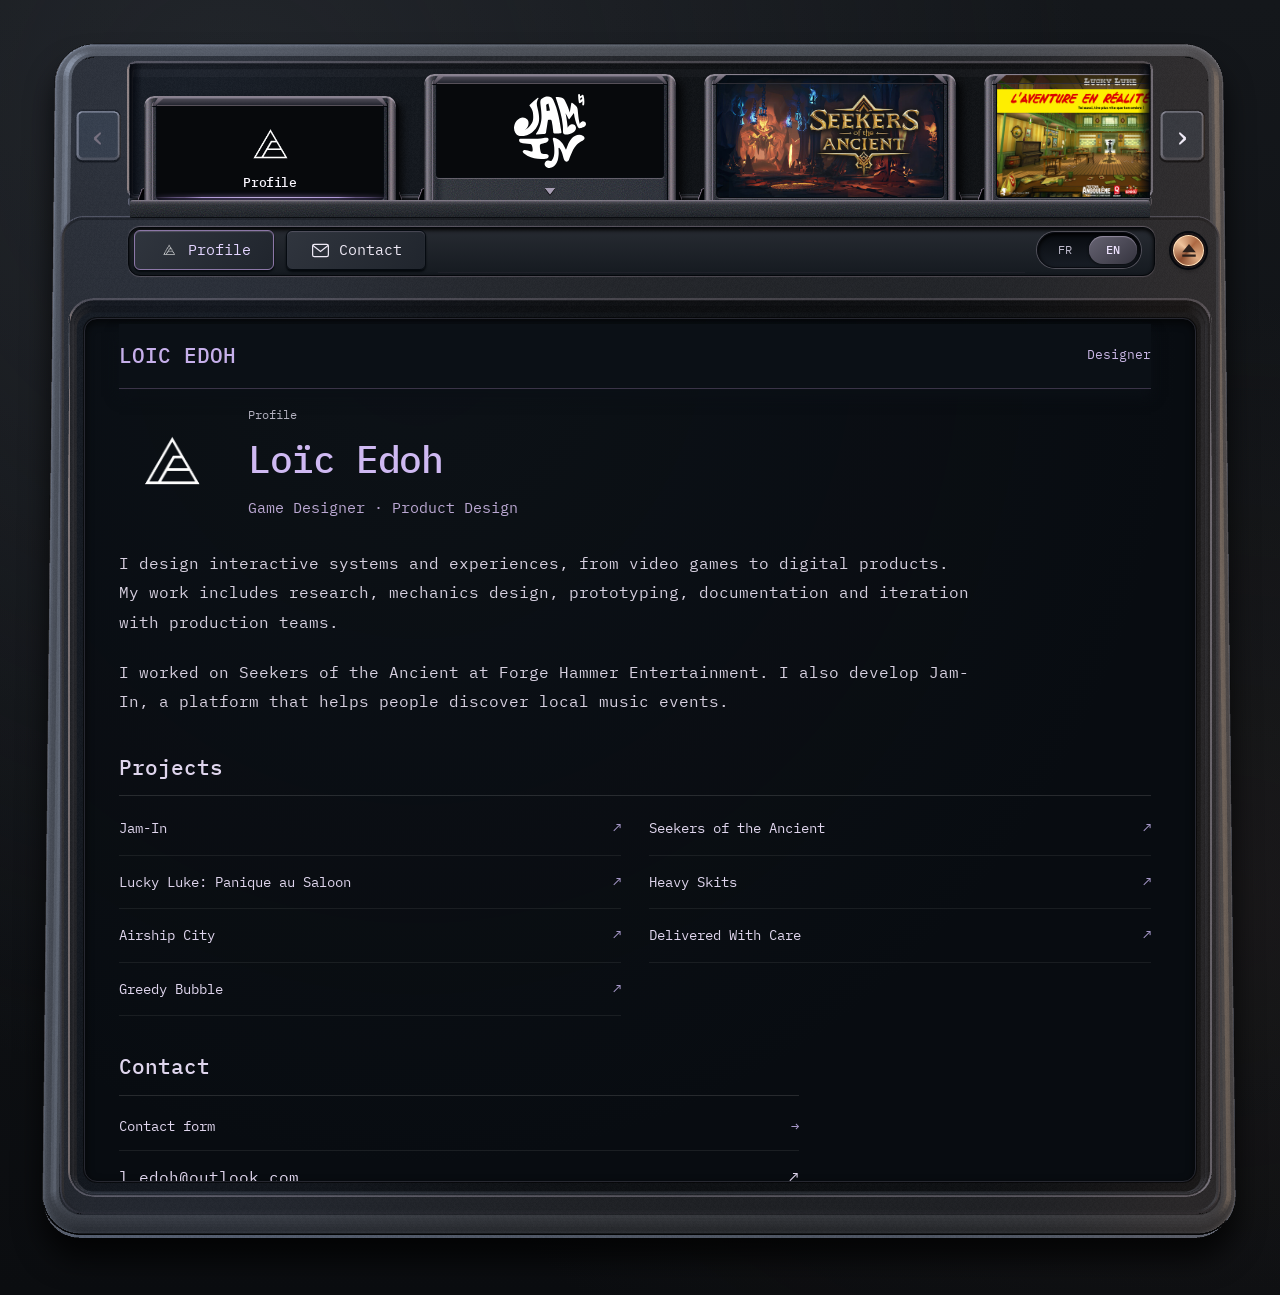
==== commit 35d00d9e: "Sculpt existing console shell toward approved reference" ====
--- a/index.html
+++ b/index.html
@@ -1 +1 @@
-<!doctype html><html lang="fr"><head><meta charset="utf-8"><meta name="viewport" content="width=device-width,initial-scale=1"><title>Loïc Edoh — Portfolio</title><meta name="description" content="Portfolio de Loïc Edoh. Conception de jeux et de produits numériques : projets, contexte et contributions."><meta name="theme-color" content="#17181c"><meta property="og:title" content="Loïc Edoh — Portfolio"><meta property="og:description" content="Conception de jeux et de produits numériques. Projets et contributions."><link rel="icon" href="assets/logo.png"><link rel="stylesheet" href="styles/site.css"><link rel="stylesheet" href="styles/console.css?v=20261030-materials"><script src="scripts/site.js?v=20261030-materials" defer></script><script src="scripts/chassis.js?v=20261030-materials" defer></script></head><body><a class="skip" href="#screen"><span class="fr" lang="fr">Aller au contenu</span><span class="en" lang="en">Skip to content</span></a><main class="workspace"><div class="equipment"><section class="cartridge-module" aria-label="Cartouches / Cartridges"><div class="tray-cheek tray-cheek-left"><button id="shelf-prev" class="hardware shelf-arrow" aria-label="Cartouches précédentes / Previous cartridges" type="button">‹</button></div><div class="rack-window"><div class="cartridge-rack" id="cartridges"><div class="cartridge-slot"><a class="cartridge logo-cart" href="#profile" data-project="profile" aria-controls="profile" aria-expanded="false" aria-label="Profil"><span class="cart-ribs" aria-hidden="true"><img src="assets/logo.png" alt=""></span><span class="cart-label"><img src="assets/logo.png" alt="" loading="eager"><strong><span class="fr" lang="fr">Profil</span><span class="en" lang="en">Profile</span></strong></span><span class="cart-base" aria-hidden="true"><svg viewBox="0 0 24 24"><path d="M5 8h14l-7 9z"/></svg></span></a><span class="selection-light" aria-hidden="true"></span></div><div class="cartridge-slot"><a class="cartridge logo-cart jam-cart" href="#jam-in" data-project="jam-in" aria-controls="jam-in" aria-expanded="false" aria-label="Jam-In"><span class="cart-ribs" aria-hidden="true"><img src="assets/featured/jam-in-logo.svg" alt=""></span><span class="cart-label"><img src="assets/featured/jam-in-logo.svg" alt="" loading="eager"></span><span class="cart-base" aria-hidden="true"><svg viewBox="0 0 24 24"><path d="M5 8h14l-7 9z"/></svg></span></a><span class="selection-light" aria-hidden="true"></span></div><div class="cartridge-slot"><a class="cartridge" href="#seekers" data-project="seekers" aria-controls="seekers" aria-expanded="false" aria-label="Seekers of the Ancient"><span class="cart-ribs" aria-hidden="true"><img src="assets/featured/seekers.jpg" alt=""></span><span class="cart-label"><img src="assets/featured/seekers.jpg" alt="" loading="eager"></span><span class="cart-base" aria-hidden="true"><svg viewBox="0 0 24 24"><path d="M5 8h14l-7 9z"/></svg></span></a><span class="selection-light" aria-hidden="true"></span></div><div class="cartridge-slot"><a class="cartridge" href="#lucky-luke" data-project="lucky-luke" aria-controls="lucky-luke" aria-expanded="false" aria-label="Lucky Luke: Panique au Saloon"><span class="cart-ribs" aria-hidden="true"><img src="assets/portfolio/page-5-0.png" alt=""></span><span class="cart-label"><img src="assets/portfolio/page-5-0.png" alt="" loading="eager"></span><span class="cart-base" aria-hidden="true"><svg viewBox="0 0 24 24"><path d="M5 8h14l-7 9z"/></svg></span></a><span class="selection-light" aria-hidden="true"></span></div><div class="cartridge-slot"><a class="cartridge" href="#heavy-skits" data-project="heavy-skits" aria-controls="heavy-skits" aria-expanded="false" aria-label="Heavy Skits"><span class="cart-ribs" aria-hidden="true"><img src="assets/game-covers/heavy-skits.png" alt=""></span><span class="cart-label"><img src="assets/game-covers/heavy-skits.png" alt="" loading="eager"></span><span class="cart-base" aria-hidden="true"><svg viewBox="0 0 24 24"><path d="M5 8h14l-7 9z"/></svg></span></a><span class="selection-light" aria-hidden="true"></span></div><div class="cartridge-slot"><a class="cartridge" href="#airship-city" data-project="airship-city" aria-controls="airship-city" aria-expanded="false" aria-label="Airship City"><span class="cart-ribs" aria-hidden="true"><img src="assets/game-covers/airship-city.png" alt=""></span><span class="cart-label"><img src="assets/game-covers/airship-city.png" alt="" loading="eager"></span><span class="cart-base" aria-hidden="true"><svg viewBox="0 0 24 24"><path d="M5 8h14l-7 9z"/></svg></span></a><span class="selection-light" aria-hidden="true"></span></div><div class="cartridge-slot"><a class="cartridge" href="#delivered-with-care" data-project="delivered-with-care" aria-controls="delivered-with-care" aria-expanded="false" aria-label="Delivered With Care"><span class="cart-ribs" aria-hidden="true"><img src="assets/game-covers/dwc.png" alt=""></span><span class="cart-label"><img src="assets/game-covers/dwc.png" alt="" loading="eager"></span><span class="cart-base" aria-hidden="true"><svg viewBox="0 0 24 24"><path d="M5 8h14l-7 9z"/></svg></span></a><span class="selection-light" aria-hidden="true"></span></div><div class="cartridge-slot"><a class="cartridge" href="#greedy-bubble" data-project="greedy-bubble" aria-controls="greedy-bubble" aria-expanded="false" aria-label="Greedy Bubble"><span class="cart-ribs" aria-hidden="true"><img src="assets/game-covers/greedy-bubble.png" alt=""></span><span class="cart-label"><img src="assets/game-covers/greedy-bubble.png" alt="" loading="eager"></span><span class="cart-base" aria-hidden="true"><svg viewBox="0 0 24 24"><path d="M5 8h14l-7 9z"/></svg></span></a><span class="selection-light" aria-hidden="true"></span></div></div><div class="module-lip" aria-hidden="true"></div></div><div class="tray-cheek tray-cheek-right"><button id="shelf-next" class="hardware shelf-arrow" aria-label="Cartouches suivantes / Next cartridges" type="button">›</button></div></section><div class="monitor-foot" aria-hidden="true"></div><section class="monitor" aria-label="Portfolio"><div class="control-deck"><div class="navigation-keys"><button id="profile-shortcut" class="hardware profile-key" type="button" aria-label="Profil / Profile"><img class="personal-logo" src="assets/logo.png" alt=""><span class="fr" lang="fr">Profil</span><span class="en" lang="en">Profile</span></button><button id="contact-shortcut" class="hardware contact-key" type="button" aria-controls="contact-panel" aria-label="Contact"><svg viewBox="0 0 24 24" aria-hidden="true"><rect x="3" y="5" width="18" height="14" rx="2"/><path d="m3 6 9 7 9-7"/></svg><span class="contact-caption">Contact</span></button><div class="speaker" aria-hidden="true"></div><div class="languages" role="group" aria-label="Langue / Language"><span class="language-slider" aria-hidden="true"></span><button type="button" data-lang="fr" aria-pressed="true" aria-label="Français">FR</button><button type="button" data-lang="en" aria-pressed="false" aria-label="English">EN</button></div></div><span class="power" aria-hidden="true"></span><button id="eject" class="eject-key" type="button" aria-label="Éjecter la cartouche / Eject cartridge"><svg viewBox="0 0 24 24" aria-hidden="true"><path d="M12 4 3 15h18L12 4Zm-9 14h18v3H3z"/></svg></button></div><div class="bezel"><div class="screen" id="screen" tabindex="0" aria-label="Contenu de la cartouche / Cartridge content"><div class="screen-top"><span>LOIC EDOH</span><span class="screen-status" id="screen-role">Designer</span></div><div id="empty-screen" hidden><div class="slot-symbol" aria-hidden="true">↓</div><h1><span class="fr" lang="fr">Insérez une cartouche</span><span class="en" lang="en">Insert a cartridge</span></h1><p><span class="fr" lang="fr">Choisissez un projet ci-dessus.</span><span class="en" lang="en">Choose a project above.</span></p></div><article id="profile" class="project-panel profile-panel"><div class="profile-heading"><img class="personal-logo" src="assets/logo.png" alt=""><div><p class="eyebrow"><span class="fr" lang="fr">Profil</span><span class="en" lang="en">Profile</span></p><h1>Loïc Edoh</h1><p class="roles"><span class="fr" lang="fr">Concepteur de jeux · Conception produit</span><span class="en" lang="en">Game Designer · Product Design</span></p></div></div><div class="profile-copy"><p><span class="fr" lang="fr">Je conçois des systèmes et des expériences interactives, du jeu vidéo aux produits numériques. Mon travail couvre la recherche, la définition des mécaniques, le prototypage, la documentation et les itérations avec les équipes de production.</span><span class="en" lang="en">I design interactive systems and experiences, from video games to digital products. My work includes research, mechanics design, prototyping, documentation and iteration with production teams.</span></p><p><span class="fr" lang="fr">J’ai travaillé sur Seekers of the Ancient chez Forge Hammer Entertainment. Je développe également Jam-In, une plateforme qui aide les gens à découvrir des événements de musique locaux.</span><span class="en" lang="en">I worked on Seekers of the Ancient at Forge Hammer Entertainment. I also develop Jam-In, a platform that helps people discover local music events.</span></p></div><div class="profile-section"><h2><span class="fr" lang="fr">Projets</span><span class="en" lang="en">Projects</span></h2><div class="project-index"><a href="#jam-in" class="index-link"><span>Jam-In</span><span aria-hidden="true">↗</span></a><a href="#seekers" class="index-link"><span>Seekers of the Ancient</span><span aria-hidden="true">↗</span></a><a href="#lucky-luke" class="index-link"><span>Lucky Luke: Panique au Saloon</span><span aria-hidden="true">↗</span></a><a href="#heavy-skits" class="index-link"><span>Heavy Skits</span><span aria-hidden="true">↗</span></a><a href="#airship-city" class="index-link"><span>Airship City</span><span aria-hidden="true">↗</span></a><a href="#delivered-with-care" class="index-link"><span>Delivered With Care</span><span aria-hidden="true">↗</span></a><a href="#greedy-bubble" class="index-link"><span>Greedy Bubble</span><span aria-hidden="true">↗</span></a></div></div><section class="profile-section contact"><h2>Contact</h2><a class="index-link" href="#contact-panel"><span class="fr" lang="fr">Formulaire de contact</span><span class="en" lang="en">Contact form</span> <span aria-hidden="true">→</span></a><a href="mailto:l.edoh@outlook.com">l.edoh@outlook.com <span>↗</span></a><a href="https://www.linkedin.com/in/lo%C3%AFc-edoh-3798aa196/" target="_blank" rel="noopener noreferrer">LinkedIn <span>↗</span></a><a href="https://en-ra.itch.io/" target="_blank" rel="noopener noreferrer">itch.io <span>↗</span></a></section></article><article id="jam-in" class="project-panel" hidden><div class="project-heading"><p class="eyebrow"><span class="fr" lang="fr">Plateforme web · Fondateur / Conception produit</span><span class="en" lang="en">Web platform · Founder / Product design</span></p><h1>Jam-In</h1><p class="project-date"><span class="fr" lang="fr">2025 — aujourd’hui</span><span class="en" lang="en">2025 — present</span></p></div><div class="lead-media still"><img src="assets/featured/jam-in.png" alt="Jam-In" loading="lazy"></div><div class="project-body"><p class="description"><span class="fr" lang="fr">Plateforme de découverte et de gestion d’événements musicaux locaux : jam sessions, scènes ouvertes et concerts. Pour les publics comme pour les organisateurs.</span><span class="en" lang="en">Platform to discover and manage local live music events: jam sessions, open mics and concerts, for audiences and organizers.</span></p><section class="contributions"><h2>Contributions</h2><ul><li><span class="fr" lang="fr">Fondation et conception du produit de bout en bout : recherche utilisateurs, stratégie, parcours, spécifications, priorisation et lancement.</span><span class="en" lang="en">Founded and designed the product end to end: user research, strategy, user journeys, specifications, prioritization and launch.</span></li><li><span class="fr" lang="fr">Validation du besoin avant le développement : premier test d’inscription, puis prototype sous forme d’infolettre pour explorer la découverte d’événements locaux.</span><span class="en" lang="en">Validated demand before development through an initial sign-up test, then a newsletter prototype exploring local event discovery.</span></li><li><span class="fr" lang="fr">Conception des parcours de découverte et des outils organisateurs à partir des usages terrain et de retours directs.</span><span class="en" lang="en">Designed discovery journeys and organizer tools based on field observations and direct feedback.</span></li><li><span class="fr" lang="fr">Évolution des modèles de récurrence, de la gestion des médias et de la prise en charge de plusieurs identités d’organisateurs.</span><span class="en" lang="en">Iterated on recurring-event models, media management and support for multiple organizer identities.</span></li><li><span class="fr" lang="fr">Mise en place d’un développement assisté par agents IA : traduction des spécifications en implémentation, analyse des contraintes techniques, déploiement et itérations.</span><span class="en" lang="en">Established an AI-agent-assisted development workflow: translating specifications into implementation, analyzing technical constraints, deploying and iterating.</span></li></ul></section><a class="project-link" href="https://www.jam-in.net/" target="_blank" rel="noopener noreferrer"><span class="fr" lang="fr">Découvrir Jam-In</span><span class="en" lang="en">Explore Jam-In</span> <span aria-hidden="true">↗</span></a></div><section class="related-projects"><h2><span class="fr" lang="fr">Autres projets</span><span class="en" lang="en">Other projects</span></h2><div class="related-grid"><a class="index-link related-link" href="#seekers"><img class="related-art" src="assets/featured/seekers.jpg" alt="" loading="lazy"><span>Seekers of the Ancient</span><span aria-hidden="true">→</span></a><a class="index-link related-link" href="#lucky-luke"><img class="related-art" src="assets/portfolio/page-5-0.png" alt="" loading="lazy"><span>Lucky Luke: Panique au Saloon</span><span aria-hidden="true">→</span></a></div></section></article><article id="seekers" class="project-panel" hidden><div class="project-heading"><p class="eyebrow"><span class="fr" lang="fr">RPG coopératif · Forge Hammer Entertainment</span><span class="en" lang="en">Co-op RPG · Forge Hammer Entertainment</span></p><h1>Seekers of the Ancient</h1><p class="project-date"><span class="fr" lang="fr">octobre 2025 — octobre 2026</span><span class="en" lang="en">October 2025 — October 2026</span></p></div><div class="lead-media youtube"><button class="video-poster" type="button" aria-label="Lire la vidéo / Play video"><img src="assets/featured/seekers.jpg" alt=""><span class="play-disc" aria-hidden="true">▶</span></button><iframe hidden data-src="https://www.youtube-nocookie.com/embed/H1DFRMB-EGY?rel=0" title="Seekers of the Ancient" allow="accelerometer; autoplay; encrypted-media; gyroscope; picture-in-picture; fullscreen" allowfullscreen></iframe></div><a class="video-source" href="https://youtu.be/H1DFRMB-EGY" target="_blank" rel="noopener noreferrer"><span class="fr" lang="fr">Voir la vidéo source</span><span class="en" lang="en">View original video</span> ↗</a><div class="project-body"><p class="description"><span class="fr" lang="fr">Conception de quêtes et d’activités pour un RPG en monde ouvert, en collaboration avec l’équipe technique. Développement d’outils assistés par agents IA pour soutenir la production.</span><span class="en" lang="en">Quest and activity design for an open-world RPG, working with the technical team. Development of AI-agent-assisted tools to support production.</span></p><section class="contributions"><h2>Contributions</h2><ul><li><span class="fr" lang="fr">Conception et équilibrage de quêtes, d’activités et de mécaniques interconnectées : rythme, progression, conditions et challenge.</span><span class="en" lang="en">Design and balancing of quests, activities and interconnected mechanics: pacing, progression, conditions and challenge.</span></li><li><span class="fr" lang="fr">Production des quêtes de la conception à l’intégration en moteur, puis itérations avec l’équipe technique selon les contraintes de production et les retours sur l’expérience joueur.</span><span class="en" lang="en">Quest production from design to in-engine integration, followed by iteration with the technical team based on production constraints and player-experience feedback.</span></li><li><span class="fr" lang="fr">Identification d’une limitation du système de quêtes et proposition d’une gestion de leurs dépendances et de leur hiérarchie, utilisée sur plusieurs séries de quêtes.</span><span class="en" lang="en">Identified a limitation in the quest system and proposed dependency and hierarchy management used across multiple quest series.</span></li><li><span class="fr" lang="fr">Développement d’un agent autonome personnalisé avec Hermes Agent pour accompagner la production des quêtes, de l’idéation à l’intégration en moteur.</span><span class="en" lang="en">Developed a custom autonomous agent with Hermes Agent to support quest production, from ideation to in-engine integration.</span></li></ul></section><a class="project-link" href="https://store.steampowered.com/app/2598580/Seekers_of_the_Ancient/" target="_blank" rel="noopener noreferrer"><span class="fr" lang="fr">Voir sur Steam</span><span class="en" lang="en">View on Steam</span> <span aria-hidden="true">↗</span></a></div><section class="project-gallery"><h2><span class="fr" lang="fr">Images et documents</span><span class="en" lang="en">Images and documents</span></h2><div class="gallery-grid"><a href="assets/portfolio/page-3-0.png" target="_blank" rel="noopener"><img src="assets/portfolio/page-3-0.png" alt="Seekers of the Ancient — 1" loading="lazy"></a></div></section><section class="related-projects"><h2><span class="fr" lang="fr">Autres projets</span><span class="en" lang="en">Other projects</span></h2><div class="related-grid"><a class="index-link related-link" href="#lucky-luke"><img class="related-art" src="assets/portfolio/page-5-0.png" alt="" loading="lazy"><span>Lucky Luke: Panique au Saloon</span><span aria-hidden="true">→</span></a><a class="index-link related-link" href="#heavy-skits"><img class="related-art" src="assets/game-covers/heavy-skits.png" alt="" loading="lazy"><span>Heavy Skits</span><span aria-hidden="true">→</span></a></div></section></article><article id="lucky-luke" class="project-panel" hidden><div class="project-heading"><p class="eyebrow"><span class="fr" lang="fr">Réalité virtuelle · Kalank Games · FIBD 2025</span><span class="en" lang="en">Virtual reality · Kalank Games · FIBD 2025</span></p><h1>Lucky Luke: Panique au Saloon</h1><p class="project-date"><span class="fr" lang="fr">2025</span><span class="en" lang="en">2025</span></p></div><div class="lead-media youtube"><button class="video-poster" type="button" aria-label="Lire la vidéo / Play video"><img src="assets/portfolio/page-5-0.png" alt=""><span class="play-disc" aria-hidden="true">▶</span></button><iframe hidden data-src="https://www.youtube-nocookie.com/embed/pe22dM1mmOw?rel=0" title="Lucky Luke: Panique au Saloon" allow="accelerometer; autoplay; encrypted-media; gyroscope; picture-in-picture; fullscreen" allowfullscreen></iframe></div><a class="video-source" href="https://youtu.be/pe22dM1mmOw" target="_blank" rel="noopener noreferrer"><span class="fr" lang="fr">Voir la vidéo source</span><span class="en" lang="en">View original video</span> ↗</a><div class="project-body"><p class="description"><span class="fr" lang="fr">Expérience de tir en réalité virtuelle de cinq minutes, répartie sur trois niveaux. Conçue chez Kalank Games, présentée au Festival International de la Bande Dessinée d’Angoulême 2025 (FIBD), puis adaptée et déployée au Parc Spirou Provence.</span><span class="en" lang="en">A five-minute VR shooting experience across three levels. Developed at Kalank Games, presented at Angoulême International Comic Festival 2025 (FIBD), then adapted and deployed at Parc Spirou Provence.</span></p><section class="contributions"><h2>Contributions</h2><ul><li><span class="fr" lang="fr">Conception de bout en bout : structure de l’expérience, enchaînement des trois niveaux et parcours du joueur.</span><span class="en" lang="en">End-to-end design: experience structure, three-level sequence and player routes.</span></li><li><span class="fr" lang="fr">Conception des systèmes de combat et des règles de score ; équilibrage du rythme, de la progression et de la difficulté pour une session VR courte.</span><span class="en" lang="en">Combat and scoring systems; balancing pacing, progression and difficulty for a short VR session.</span></li><li><span class="fr" lang="fr">Production des layouts et spécifications nécessaires à la réalisation des niveaux.</span><span class="en" lang="en">Production of level layouts and implementation specifications.</span></li><li><span class="fr" lang="fr">Collaboration directe avec les programmeurs, de la conception au graybox et à l’implémentation.</span><span class="en" lang="en">Direct collaboration with programmers, from design through grayboxing and implementation.</span></li><li><span class="fr" lang="fr">Travail sur les outils de level design et les dialogues.</span><span class="en" lang="en">Work on level design tools and dialogue.</span></li></ul></section></div><section class="project-gallery"><h2><span class="fr" lang="fr">Images et documents</span><span class="en" lang="en">Images and documents</span></h2><div class="gallery-grid"><a href="assets/portfolio/page-5-0.png" target="_blank" rel="noopener"><img src="assets/portfolio/page-5-0.png" alt="Lucky Luke: Panique au Saloon — 1" loading="lazy"></a></div></section><section class="related-projects"><h2><span class="fr" lang="fr">Autres projets</span><span class="en" lang="en">Other projects</span></h2><div class="related-grid"><a class="index-link related-link" href="#heavy-skits"><img class="related-art" src="assets/game-covers/heavy-skits.png" alt="" loading="lazy"><span>Heavy Skits</span><span aria-hidden="true">→</span></a><a class="index-link related-link" href="#airship-city"><img class="related-art" src="assets/game-covers/airship-city.png" alt="" loading="lazy"><span>Airship City</span><span aria-hidden="true">→</span></a></div></section></article><article id="heavy-skits" class="project-panel" hidden><div class="project-heading"><p class="eyebrow"><span class="fr" lang="fr">Game jam · Jeu de cartes · 48 h · 6 personnes</span><span class="en" lang="en">Game jam · Card game · 48 hours · 6 people</span></p><h1>Heavy Skits</h1><p class="project-date"><span class="fr" lang="fr">janvier 2024</span><span class="en" lang="en">January 2024</span></p></div><div class="lead-media"><video controls playsinline preload="none" poster="assets/game-covers/heavy-skits.png" aria-label="Heavy Skits"><source src="assets/gameplay-web/heavy-skits.mp4" type="video/mp4"></video></div><div class="project-body"><p class="description"><span class="fr" lang="fr">Jeu de cartes humoristique où chaque blague a un poids et doit correspondre aux goûts du public, sous pression du temps.</span><span class="en" lang="en">A timed comedy card game where jokes have different weights and must match the audience’s preferences.</span></p><section class="contributions"><h2>Contributions</h2><ul><li><span class="fr" lang="fr">Itérations rapides pendant la game jam.</span><span class="en" lang="en">Rapid iteration during a game jam.</span></li><li><span class="fr" lang="fr">Mécaniques de cartes et réactions.</span><span class="en" lang="en">Card and audience reaction mechanics.</span></li><li><span class="fr" lang="fr">Système pour l’intégration sonore.</span><span class="en" lang="en">System supporting audio integration.</span></li></ul></section><a class="project-link" href="https://en-ra.itch.io/heavy-skits" target="_blank" rel="noopener noreferrer"><span class="fr" lang="fr">Jouer sur itch.io</span><span class="en" lang="en">Play on itch.io</span> <span aria-hidden="true">↗</span></a></div><section class="project-gallery"><h2><span class="fr" lang="fr">Images et documents</span><span class="en" lang="en">Images and documents</span></h2><div class="gallery-grid"><a href="assets/project_images/heavy-skits/screeshot-1.png" target="_blank" rel="noopener"><img src="assets/project_images/heavy-skits/screeshot-1.png" alt="Heavy Skits — 1" loading="lazy"></a><a href="assets/project_images/heavy-skits/screeshot-3.png" target="_blank" rel="noopener"><img src="assets/project_images/heavy-skits/screeshot-3.png" alt="Heavy Skits — 2" loading="lazy"></a></div></section><section class="related-projects"><h2><span class="fr" lang="fr">Autres projets</span><span class="en" lang="en">Other projects</span></h2><div class="related-grid"><a class="index-link related-link" href="#airship-city"><img class="related-art" src="assets/game-covers/airship-city.png" alt="" loading="lazy"><span>Airship City</span><span aria-hidden="true">→</span></a><a class="index-link related-link" href="#delivered-with-care"><img class="related-art" src="assets/game-covers/dwc.png" alt="" loading="lazy"><span>Delivered With Care</span><span aria-hidden="true">→</span></a></div></section></article><article id="airship-city" class="project-panel" hidden><div class="project-heading"><p class="eyebrow"><span class="fr" lang="fr">Prototype · Unity</span><span class="en" lang="en">Prototype · Unity</span></p><h1>Airship City</h1><p class="project-date"><span class="fr" lang="fr">juin 2023</span><span class="en" lang="en">June 2023</span></p></div><div class="lead-media"><video controls playsinline preload="none" poster="assets/game-covers/airship-city.png" aria-label="Airship City"><source src="assets/gameplay-web/airship-city.mp4" type="video/mp4"></video></div><div class="project-body"><p class="description"><span class="fr" lang="fr">Un prototype de city builder où l’on gère une flotte de vaisseaux volants, ses ressources et les effets de la météo.</span><span class="en" lang="en">A city-builder prototype about managing a fleet of flying ships, its resources and the effects of the weather.</span></p><section class="contributions"><h2>Contributions</h2><ul><li><span class="fr" lang="fr">Conception du gameplay, des systèmes et équilibrage.</span><span class="en" lang="en">Core gameplay, systems design and balancing.</span></li><li><span class="fr" lang="fr">Construction d’une chronologie de progression pour guider l’équilibrage.</span><span class="en" lang="en">Creation of a progression timeline to guide balancing.</span></li><li><span class="fr" lang="fr">Paramétrage dans FMOD des ambiances et de la musique en fonction des situations de jeu.</span><span class="en" lang="en">FMOD parameters for ambience and music responding to gameplay situations.</span></li></ul></section></div><section class="project-gallery"><h2><span class="fr" lang="fr">Images et documents</span><span class="en" lang="en">Images and documents</span></h2><div class="gallery-grid"><a href="assets/project_images/airship-city/gameplay-timeline_2.png" target="_blank" rel="noopener"><img src="assets/project_images/airship-city/gameplay-timeline_2.png" alt="Airship City — 1" loading="lazy"></a><a href="assets/project_images/airship-city/fleet.png" target="_blank" rel="noopener"><img src="assets/project_images/airship-city/fleet.png" alt="Airship City — 2" loading="lazy"></a></div></section><section class="related-projects"><h2><span class="fr" lang="fr">Autres projets</span><span class="en" lang="en">Other projects</span></h2><div class="related-grid"><a class="index-link related-link" href="#delivered-with-care"><img class="related-art" src="assets/game-covers/dwc.png" alt="" loading="lazy"><span>Delivered With Care</span><span aria-hidden="true">→</span></a><a class="index-link related-link" href="#greedy-bubble"><img class="related-art" src="assets/game-covers/greedy-bubble.png" alt="" loading="lazy"><span>Greedy Bubble</span><span aria-hidden="true">→</span></a></div></section></article><article id="delivered-with-care" class="project-panel" hidden><div class="project-heading"><p class="eyebrow"><span class="fr" lang="fr">Game jam · Unity</span><span class="en" lang="en">Game jam · Unity</span></p><h1>Delivered With Care</h1><p class="project-date"><span class="fr" lang="fr">avril 2023</span><span class="en" lang="en">April 2023</span></p></div><div class="lead-media"><video controls playsinline preload="none" poster="assets/game-covers/dwc.png" aria-label="Delivered With Care"><source src="assets/gameplay-web/dwc.mp4" type="video/mp4"></video></div><div class="project-body"><p class="description"><span class="fr" lang="fr">Un jeu de plateforme 2D où le colis permet des mouvements spéciaux, mais ne doit pas toucher le sol trop souvent.</span><span class="en" lang="en">A 2D platformer where a package enables special moves, but must not hit the ground too often.</span></p><section class="contributions"><h2>Contributions</h2><ul><li><span class="fr" lang="fr">Conception du gameplay et des niveaux autour du colis.</span><span class="en" lang="en">Gameplay and level design built around the package.</span></li><li><span class="fr" lang="fr">Introduction progressive des mécaniques dans les niveaux.</span><span class="en" lang="en">Progressive introduction of mechanics throughout the levels.</span></li><li><span class="fr" lang="fr">Effets sonores, musique et intégration.</span><span class="en" lang="en">Sound effects, music and integration.</span></li></ul></section><a class="project-link" href="https://steeviee.itch.io/delivered-with-care" target="_blank" rel="noopener noreferrer"><span class="fr" lang="fr">Jouer sur itch.io</span><span class="en" lang="en">Play on itch.io</span> <span aria-hidden="true">↗</span></a></div><section class="project-gallery"><h2><span class="fr" lang="fr">Images et documents</span><span class="en" lang="en">Images and documents</span></h2><div class="gallery-grid"><a href="assets/project_images/dwc/screenshot-2.png" target="_blank" rel="noopener"><img src="assets/project_images/dwc/screenshot-2.png" alt="Delivered With Care — 1" loading="lazy"></a><a href="assets/project_images/dwc/screenshot-3.png" target="_blank" rel="noopener"><img src="assets/project_images/dwc/screenshot-3.png" alt="Delivered With Care — 2" loading="lazy"></a></div></section><section class="related-projects"><h2><span class="fr" lang="fr">Autres projets</span><span class="en" lang="en">Other projects</span></h2><div class="related-grid"><a class="index-link related-link" href="#greedy-bubble"><img class="related-art" src="assets/game-covers/greedy-bubble.png" alt="" loading="lazy"><span>Greedy Bubble</span><span aria-hidden="true">→</span></a><a class="index-link related-link" href="#jam-in"><img class="related-art" src="assets/featured/jam-in.png" alt="" loading="lazy"><span>Jam-In</span><span aria-hidden="true">→</span></a></div></section></article><article id="greedy-bubble" class="project-panel" hidden><div class="project-heading"><p class="eyebrow"><span class="fr" lang="fr">Game jam · Unity</span><span class="en" lang="en">Game jam · Unity</span></p><h1>Greedy Bubble</h1><p class="project-date"><span class="fr" lang="fr">août 2023</span><span class="en" lang="en">August 2023</span></p></div><div class="lead-media"><video controls playsinline preload="none" poster="assets/game-covers/greedy-bubble.png" aria-label="Greedy Bubble"><source src="assets/gameplay-web/greedy-bubble.mp4" type="video/mp4"></video></div><div class="project-body"><p class="description"><span class="fr" lang="fr">Un jeu d’arcade où une bulle sous-marine ramasse des pièces et évite des harpons, avec une difficulté croissante.</span><span class="en" lang="en">An arcade game where an underwater bubble collects coins and avoids harpoons, with increasing difficulty.</span></p><section class="contributions"><h2>Contributions</h2><ul><li><span class="fr" lang="fr">Définition et documentation d’un gameplay adapté au temps disponible.</span><span class="en" lang="en">Definition and documentation of gameplay suited to the available time.</span></li><li><span class="fr" lang="fr">Équilibrage par itération sur des paramètres exposés dans Unity.</span><span class="en" lang="en">Iterative balancing using parameters exposed in Unity.</span></li><li><span class="fr" lang="fr">Composition de la musique et intégration audio.</span><span class="en" lang="en">Music composition and audio integration.</span></li></ul></section><a class="project-link" href="https://azarmajed.itch.io/greedy-bubble" target="_blank" rel="noopener noreferrer"><span class="fr" lang="fr">Jouer sur itch.io</span><span class="en" lang="en">Play on itch.io</span> <span aria-hidden="true">↗</span></a></div><section class="project-gallery"><h2><span class="fr" lang="fr">Images et documents</span><span class="en" lang="en">Images and documents</span></h2><div class="gallery-grid"><a href="assets/project_images/greedy-bubble/core-gameplay.jpg" target="_blank" rel="noopener"><img src="assets/project_images/greedy-bubble/core-gameplay.jpg" alt="Greedy Bubble — 1" loading="lazy"></a><a href="assets/project_images/greedy-bubble/screenshot-2.png" target="_blank" rel="noopener"><img src="assets/project_images/greedy-bubble/screenshot-2.png" alt="Greedy Bubble — 2" loading="lazy"></a></div></section><section class="related-projects"><h2><span class="fr" lang="fr">Autres projets</span><span class="en" lang="en">Other projects</span></h2><div class="related-grid"><a class="index-link related-link" href="#jam-in"><img class="related-art" src="assets/featured/jam-in.png" alt="" loading="lazy"><span>Jam-In</span><span aria-hidden="true">→</span></a><a class="index-link related-link" href="#seekers"><img class="related-art" src="assets/featured/seekers.jpg" alt="" loading="lazy"><span>Seekers of the Ancient</span><span aria-hidden="true">→</span></a></div></section></article><article id="contact-panel" class="project-panel" hidden><div class="project-heading"><p class="eyebrow"><span class="fr" lang="fr">Écrivez-moi</span><span class="en" lang="en">Write to me</span></p><h1>Contact</h1></div><form id="contact-form" action="https://api.web3forms.com/submit" method="POST"><input type="hidden" name="access_key" value="ba5fc664-6fb5-4702-818b-b686d25e02b7"><input type="hidden" name="subject" value="Message depuis le portfolio de Loïc Edoh"><input type="checkbox" name="botcheck" hidden tabindex="-1"><label for="contact-name"><span class="fr" lang="fr">Nom</span><span class="en" lang="en">Name</span></label><input id="contact-name" name="name" autocomplete="name" maxlength="120" required><label for="contact-email"><span class="fr" lang="fr">Adresse courriel</span><span class="en" lang="en">Email address</span></label><input id="contact-email" type="email" name="email" autocomplete="email" maxlength="254" required><label for="contact-message">Message</label><textarea id="contact-message" name="message" rows="5" maxlength="10000" required></textarea><button class="project-link" type="submit"><span class="fr" lang="fr">Envoyer le message</span><span class="en" lang="en">Send message</span> <span aria-hidden="true">↗</span></button><p id="contact-result" role="status" aria-live="polite"></p></form><p class="direct-email"><span class="fr" lang="fr">Ou par courriel :</span><span class="en" lang="en">Or by email:</span> <a href="mailto:l.edoh@outlook.com">l.edoh@outlook.com</a></p></article></div></div></section></div><footer><span id="loaded-name" role="status" aria-live="polite"><span class="fr" lang="fr">Profil</span><span class="en" lang="en">Profile</span></span><span class="rack-hint"><span class="fr" lang="fr">Choisissez une cartouche</span><span class="en" lang="en">Choose a cartridge</span> <span aria-hidden="true">↓</span></span></footer></main><button id="back-to-top" type="button" aria-label="Haut de page / Scroll to top" hidden><svg viewBox="0 0 24 24" aria-hidden="true"><path d="m6 14 6-6 6 6M12 8v12"/></svg></button></body></html>+<!doctype html><html lang="fr"><head><meta charset="utf-8"><meta name="viewport" content="width=device-width,initial-scale=1"><title>Loïc Edoh — Portfolio</title><meta name="description" content="Portfolio de Loïc Edoh. Conception de jeux et de produits numériques : projets, contexte et contributions."><meta name="theme-color" content="#17181c"><meta property="og:title" content="Loïc Edoh — Portfolio"><meta property="og:description" content="Conception de jeux et de produits numériques. Projets et contributions."><link rel="icon" href="assets/logo.png"><link rel="stylesheet" href="styles/site.css"><link rel="stylesheet" href="styles/console.css?v=20261030-sculpted-shell"><script src="scripts/site.js?v=20261030-sculpted-shell" defer></script><script src="scripts/chassis.js?v=20261030-sculpted-shell" defer></script></head><body><a class="skip" href="#screen"><span class="fr" lang="fr">Aller au contenu</span><span class="en" lang="en">Skip to content</span></a><main class="workspace"><div class="equipment"><section class="cartridge-module" aria-label="Cartouches / Cartridges"><div class="tray-cheek tray-cheek-left"><button id="shelf-prev" class="hardware shelf-arrow" aria-label="Cartouches précédentes / Previous cartridges" type="button">‹</button></div><div class="rack-window"><div class="cartridge-rack" id="cartridges"><div class="cartridge-slot"><a class="cartridge logo-cart" href="#profile" data-project="profile" aria-controls="profile" aria-expanded="false" aria-label="Profil"><span class="cart-ribs" aria-hidden="true"><img src="assets/logo.png" alt=""></span><span class="cart-label"><img src="assets/logo.png" alt="" loading="eager"><strong><span class="fr" lang="fr">Profil</span><span class="en" lang="en">Profile</span></strong></span><span class="cart-base" aria-hidden="true"><svg viewBox="0 0 24 24"><path d="M5 8h14l-7 9z"/></svg></span></a><span class="selection-light" aria-hidden="true"></span></div><div class="cartridge-slot"><a class="cartridge logo-cart jam-cart" href="#jam-in" data-project="jam-in" aria-controls="jam-in" aria-expanded="false" aria-label="Jam-In"><span class="cart-ribs" aria-hidden="true"><img src="assets/featured/jam-in-logo.svg" alt=""></span><span class="cart-label"><img src="assets/featured/jam-in-logo.svg" alt="" loading="eager"></span><span class="cart-base" aria-hidden="true"><svg viewBox="0 0 24 24"><path d="M5 8h14l-7 9z"/></svg></span></a><span class="selection-light" aria-hidden="true"></span></div><div class="cartridge-slot"><a class="cartridge" href="#seekers" data-project="seekers" aria-controls="seekers" aria-expanded="false" aria-label="Seekers of the Ancient"><span class="cart-ribs" aria-hidden="true"><img src="assets/featured/seekers.jpg" alt=""></span><span class="cart-label"><img src="assets/featured/seekers.jpg" alt="" loading="eager"></span><span class="cart-base" aria-hidden="true"><svg viewBox="0 0 24 24"><path d="M5 8h14l-7 9z"/></svg></span></a><span class="selection-light" aria-hidden="true"></span></div><div class="cartridge-slot"><a class="cartridge" href="#lucky-luke" data-project="lucky-luke" aria-controls="lucky-luke" aria-expanded="false" aria-label="Lucky Luke: Panique au Saloon"><span class="cart-ribs" aria-hidden="true"><img src="assets/portfolio/page-5-0.png" alt=""></span><span class="cart-label"><img src="assets/portfolio/page-5-0.png" alt="" loading="eager"></span><span class="cart-base" aria-hidden="true"><svg viewBox="0 0 24 24"><path d="M5 8h14l-7 9z"/></svg></span></a><span class="selection-light" aria-hidden="true"></span></div><div class="cartridge-slot"><a class="cartridge" href="#heavy-skits" data-project="heavy-skits" aria-controls="heavy-skits" aria-expanded="false" aria-label="Heavy Skits"><span class="cart-ribs" aria-hidden="true"><img src="assets/game-covers/heavy-skits.png" alt=""></span><span class="cart-label"><img src="assets/game-covers/heavy-skits.png" alt="" loading="eager"></span><span class="cart-base" aria-hidden="true"><svg viewBox="0 0 24 24"><path d="M5 8h14l-7 9z"/></svg></span></a><span class="selection-light" aria-hidden="true"></span></div><div class="cartridge-slot"><a class="cartridge" href="#airship-city" data-project="airship-city" aria-controls="airship-city" aria-expanded="false" aria-label="Airship City"><span class="cart-ribs" aria-hidden="true"><img src="assets/game-covers/airship-city.png" alt=""></span><span class="cart-label"><img src="assets/game-covers/airship-city.png" alt="" loading="eager"></span><span class="cart-base" aria-hidden="true"><svg viewBox="0 0 24 24"><path d="M5 8h14l-7 9z"/></svg></span></a><span class="selection-light" aria-hidden="true"></span></div><div class="cartridge-slot"><a class="cartridge" href="#delivered-with-care" data-project="delivered-with-care" aria-controls="delivered-with-care" aria-expanded="false" aria-label="Delivered With Care"><span class="cart-ribs" aria-hidden="true"><img src="assets/game-covers/dwc.png" alt=""></span><span class="cart-label"><img src="assets/game-covers/dwc.png" alt="" loading="eager"></span><span class="cart-base" aria-hidden="true"><svg viewBox="0 0 24 24"><path d="M5 8h14l-7 9z"/></svg></span></a><span class="selection-light" aria-hidden="true"></span></div><div class="cartridge-slot"><a class="cartridge" href="#greedy-bubble" data-project="greedy-bubble" aria-controls="greedy-bubble" aria-expanded="false" aria-label="Greedy Bubble"><span class="cart-ribs" aria-hidden="true"><img src="assets/game-covers/greedy-bubble.png" alt=""></span><span class="cart-label"><img src="assets/game-covers/greedy-bubble.png" alt="" loading="eager"></span><span class="cart-base" aria-hidden="true"><svg viewBox="0 0 24 24"><path d="M5 8h14l-7 9z"/></svg></span></a><span class="selection-light" aria-hidden="true"></span></div></div><div class="module-lip" aria-hidden="true"></div></div><div class="tray-cheek tray-cheek-right"><button id="shelf-next" class="hardware shelf-arrow" aria-label="Cartouches suivantes / Next cartridges" type="button">›</button></div></section><div class="monitor-foot" aria-hidden="true"></div><section class="monitor" aria-label="Portfolio"><div class="control-deck"><div class="navigation-keys"><button id="profile-shortcut" class="hardware profile-key" type="button" aria-label="Profil / Profile"><img class="personal-logo" src="assets/logo.png" alt=""><span class="fr" lang="fr">Profil</span><span class="en" lang="en">Profile</span></button><button id="contact-shortcut" class="hardware contact-key" type="button" aria-controls="contact-panel" aria-label="Contact"><svg viewBox="0 0 24 24" aria-hidden="true"><rect x="3" y="5" width="18" height="14" rx="2"/><path d="m3 6 9 7 9-7"/></svg><span class="contact-caption">Contact</span></button><div class="speaker" aria-hidden="true"></div><div class="languages" role="group" aria-label="Langue / Language"><span class="language-slider" aria-hidden="true"></span><button type="button" data-lang="fr" aria-pressed="true" aria-label="Français">FR</button><button type="button" data-lang="en" aria-pressed="false" aria-label="English">EN</button></div></div><span class="power" aria-hidden="true"></span><button id="eject" class="eject-key" type="button" aria-label="Éjecter la cartouche / Eject cartridge"><svg viewBox="0 0 24 24" aria-hidden="true"><path d="M12 4 3 15h18L12 4Zm-9 14h18v3H3z"/></svg></button></div><div class="bezel"><div class="screen" id="screen" tabindex="0" aria-label="Contenu de la cartouche / Cartridge content"><div class="screen-top"><span>LOIC EDOH</span><span class="screen-status" id="screen-role">Designer</span></div><div id="empty-screen" hidden><div class="slot-symbol" aria-hidden="true">↓</div><h1><span class="fr" lang="fr">Insérez une cartouche</span><span class="en" lang="en">Insert a cartridge</span></h1><p><span class="fr" lang="fr">Choisissez un projet ci-dessus.</span><span class="en" lang="en">Choose a project above.</span></p></div><article id="profile" class="project-panel profile-panel"><div class="profile-heading"><img class="personal-logo" src="assets/logo.png" alt=""><div><p class="eyebrow"><span class="fr" lang="fr">Profil</span><span class="en" lang="en">Profile</span></p><h1>Loïc Edoh</h1><p class="roles"><span class="fr" lang="fr">Concepteur de jeux · Conception produit</span><span class="en" lang="en">Game Designer · Product Design</span></p></div></div><div class="profile-copy"><p><span class="fr" lang="fr">Je conçois des systèmes et des expériences interactives, du jeu vidéo aux produits numériques. Mon travail couvre la recherche, la définition des mécaniques, le prototypage, la documentation et les itérations avec les équipes de production.</span><span class="en" lang="en">I design interactive systems and experiences, from video games to digital products. My work includes research, mechanics design, prototyping, documentation and iteration with production teams.</span></p><p><span class="fr" lang="fr">J’ai travaillé sur Seekers of the Ancient chez Forge Hammer Entertainment. Je développe également Jam-In, une plateforme qui aide les gens à découvrir des événements de musique locaux.</span><span class="en" lang="en">I worked on Seekers of the Ancient at Forge Hammer Entertainment. I also develop Jam-In, a platform that helps people discover local music events.</span></p></div><div class="profile-section"><h2><span class="fr" lang="fr">Projets</span><span class="en" lang="en">Projects</span></h2><div class="project-index"><a href="#jam-in" class="index-link"><span>Jam-In</span><span aria-hidden="true">↗</span></a><a href="#seekers" class="index-link"><span>Seekers of the Ancient</span><span aria-hidden="true">↗</span></a><a href="#lucky-luke" class="index-link"><span>Lucky Luke: Panique au Saloon</span><span aria-hidden="true">↗</span></a><a href="#heavy-skits" class="index-link"><span>Heavy Skits</span><span aria-hidden="true">↗</span></a><a href="#airship-city" class="index-link"><span>Airship City</span><span aria-hidden="true">↗</span></a><a href="#delivered-with-care" class="index-link"><span>Delivered With Care</span><span aria-hidden="true">↗</span></a><a href="#greedy-bubble" class="index-link"><span>Greedy Bubble</span><span aria-hidden="true">↗</span></a></div></div><section class="profile-section contact"><h2>Contact</h2><a class="index-link" href="#contact-panel"><span class="fr" lang="fr">Formulaire de contact</span><span class="en" lang="en">Contact form</span> <span aria-hidden="true">→</span></a><a href="mailto:l.edoh@outlook.com">l.edoh@outlook.com <span>↗</span></a><a href="https://www.linkedin.com/in/lo%C3%AFc-edoh-3798aa196/" target="_blank" rel="noopener noreferrer">LinkedIn <span>↗</span></a><a href="https://en-ra.itch.io/" target="_blank" rel="noopener noreferrer">itch.io <span>↗</span></a></section></article><article id="jam-in" class="project-panel" hidden><div class="project-heading"><p class="eyebrow"><span class="fr" lang="fr">Plateforme web · Fondateur / Conception produit</span><span class="en" lang="en">Web platform · Founder / Product design</span></p><h1>Jam-In</h1><p class="project-date"><span class="fr" lang="fr">2025 — aujourd’hui</span><span class="en" lang="en">2025 — present</span></p></div><div class="lead-media still"><img src="assets/featured/jam-in.png" alt="Jam-In" loading="lazy"></div><div class="project-body"><p class="description"><span class="fr" lang="fr">Plateforme de découverte et de gestion d’événements musicaux locaux : jam sessions, scènes ouvertes et concerts. Pour les publics comme pour les organisateurs.</span><span class="en" lang="en">Platform to discover and manage local live music events: jam sessions, open mics and concerts, for audiences and organizers.</span></p><section class="contributions"><h2>Contributions</h2><ul><li><span class="fr" lang="fr">Fondation et conception du produit de bout en bout : recherche utilisateurs, stratégie, parcours, spécifications, priorisation et lancement.</span><span class="en" lang="en">Founded and designed the product end to end: user research, strategy, user journeys, specifications, prioritization and launch.</span></li><li><span class="fr" lang="fr">Validation du besoin avant le développement : premier test d’inscription, puis prototype sous forme d’infolettre pour explorer la découverte d’événements locaux.</span><span class="en" lang="en">Validated demand before development through an initial sign-up test, then a newsletter prototype exploring local event discovery.</span></li><li><span class="fr" lang="fr">Conception des parcours de découverte et des outils organisateurs à partir des usages terrain et de retours directs.</span><span class="en" lang="en">Designed discovery journeys and organizer tools based on field observations and direct feedback.</span></li><li><span class="fr" lang="fr">Évolution des modèles de récurrence, de la gestion des médias et de la prise en charge de plusieurs identités d’organisateurs.</span><span class="en" lang="en">Iterated on recurring-event models, media management and support for multiple organizer identities.</span></li><li><span class="fr" lang="fr">Mise en place d’un développement assisté par agents IA : traduction des spécifications en implémentation, analyse des contraintes techniques, déploiement et itérations.</span><span class="en" lang="en">Established an AI-agent-assisted development workflow: translating specifications into implementation, analyzing technical constraints, deploying and iterating.</span></li></ul></section><a class="project-link" href="https://www.jam-in.net/" target="_blank" rel="noopener noreferrer"><span class="fr" lang="fr">Découvrir Jam-In</span><span class="en" lang="en">Explore Jam-In</span> <span aria-hidden="true">↗</span></a></div><section class="related-projects"><h2><span class="fr" lang="fr">Autres projets</span><span class="en" lang="en">Other projects</span></h2><div class="related-grid"><a class="index-link related-link" href="#seekers"><img class="related-art" src="assets/featured/seekers.jpg" alt="" loading="lazy"><span>Seekers of the Ancient</span><span aria-hidden="true">→</span></a><a class="index-link related-link" href="#lucky-luke"><img class="related-art" src="assets/portfolio/page-5-0.png" alt="" loading="lazy"><span>Lucky Luke: Panique au Saloon</span><span aria-hidden="true">→</span></a></div></section></article><article id="seekers" class="project-panel" hidden><div class="project-heading"><p class="eyebrow"><span class="fr" lang="fr">RPG coopératif · Forge Hammer Entertainment</span><span class="en" lang="en">Co-op RPG · Forge Hammer Entertainment</span></p><h1>Seekers of the Ancient</h1><p class="project-date"><span class="fr" lang="fr">octobre 2025 — octobre 2026</span><span class="en" lang="en">October 2025 — October 2026</span></p></div><div class="lead-media youtube"><button class="video-poster" type="button" aria-label="Lire la vidéo / Play video"><img src="assets/featured/seekers.jpg" alt=""><span class="play-disc" aria-hidden="true">▶</span></button><iframe hidden data-src="https://www.youtube-nocookie.com/embed/H1DFRMB-EGY?rel=0" title="Seekers of the Ancient" allow="accelerometer; autoplay; encrypted-media; gyroscope; picture-in-picture; fullscreen" allowfullscreen></iframe></div><a class="video-source" href="https://youtu.be/H1DFRMB-EGY" target="_blank" rel="noopener noreferrer"><span class="fr" lang="fr">Voir la vidéo source</span><span class="en" lang="en">View original video</span> ↗</a><div class="project-body"><p class="description"><span class="fr" lang="fr">Conception de quêtes et d’activités pour un RPG en monde ouvert, en collaboration avec l’équipe technique. Développement d’outils assistés par agents IA pour soutenir la production.</span><span class="en" lang="en">Quest and activity design for an open-world RPG, working with the technical team. Development of AI-agent-assisted tools to support production.</span></p><section class="contributions"><h2>Contributions</h2><ul><li><span class="fr" lang="fr">Conception et équilibrage de quêtes, d’activités et de mécaniques interconnectées : rythme, progression, conditions et challenge.</span><span class="en" lang="en">Design and balancing of quests, activities and interconnected mechanics: pacing, progression, conditions and challenge.</span></li><li><span class="fr" lang="fr">Production des quêtes de la conception à l’intégration en moteur, puis itérations avec l’équipe technique selon les contraintes de production et les retours sur l’expérience joueur.</span><span class="en" lang="en">Quest production from design to in-engine integration, followed by iteration with the technical team based on production constraints and player-experience feedback.</span></li><li><span class="fr" lang="fr">Identification d’une limitation du système de quêtes et proposition d’une gestion de leurs dépendances et de leur hiérarchie, utilisée sur plusieurs séries de quêtes.</span><span class="en" lang="en">Identified a limitation in the quest system and proposed dependency and hierarchy management used across multiple quest series.</span></li><li><span class="fr" lang="fr">Développement d’un agent autonome personnalisé avec Hermes Agent pour accompagner la production des quêtes, de l’idéation à l’intégration en moteur.</span><span class="en" lang="en">Developed a custom autonomous agent with Hermes Agent to support quest production, from ideation to in-engine integration.</span></li></ul></section><a class="project-link" href="https://store.steampowered.com/app/2598580/Seekers_of_the_Ancient/" target="_blank" rel="noopener noreferrer"><span class="fr" lang="fr">Voir sur Steam</span><span class="en" lang="en">View on Steam</span> <span aria-hidden="true">↗</span></a></div><section class="project-gallery"><h2><span class="fr" lang="fr">Images et documents</span><span class="en" lang="en">Images and documents</span></h2><div class="gallery-grid"><a href="assets/portfolio/page-3-0.png" target="_blank" rel="noopener"><img src="assets/portfolio/page-3-0.png" alt="Seekers of the Ancient — 1" loading="lazy"></a></div></section><section class="related-projects"><h2><span class="fr" lang="fr">Autres projets</span><span class="en" lang="en">Other projects</span></h2><div class="related-grid"><a class="index-link related-link" href="#lucky-luke"><img class="related-art" src="assets/portfolio/page-5-0.png" alt="" loading="lazy"><span>Lucky Luke: Panique au Saloon</span><span aria-hidden="true">→</span></a><a class="index-link related-link" href="#heavy-skits"><img class="related-art" src="assets/game-covers/heavy-skits.png" alt="" loading="lazy"><span>Heavy Skits</span><span aria-hidden="true">→</span></a></div></section></article><article id="lucky-luke" class="project-panel" hidden><div class="project-heading"><p class="eyebrow"><span class="fr" lang="fr">Réalité virtuelle · Kalank Games · FIBD 2025</span><span class="en" lang="en">Virtual reality · Kalank Games · FIBD 2025</span></p><h1>Lucky Luke: Panique au Saloon</h1><p class="project-date"><span class="fr" lang="fr">2025</span><span class="en" lang="en">2025</span></p></div><div class="lead-media youtube"><button class="video-poster" type="button" aria-label="Lire la vidéo / Play video"><img src="assets/portfolio/page-5-0.png" alt=""><span class="play-disc" aria-hidden="true">▶</span></button><iframe hidden data-src="https://www.youtube-nocookie.com/embed/pe22dM1mmOw?rel=0" title="Lucky Luke: Panique au Saloon" allow="accelerometer; autoplay; encrypted-media; gyroscope; picture-in-picture; fullscreen" allowfullscreen></iframe></div><a class="video-source" href="https://youtu.be/pe22dM1mmOw" target="_blank" rel="noopener noreferrer"><span class="fr" lang="fr">Voir la vidéo source</span><span class="en" lang="en">View original video</span> ↗</a><div class="project-body"><p class="description"><span class="fr" lang="fr">Expérience de tir en réalité virtuelle de cinq minutes, répartie sur trois niveaux. Conçue chez Kalank Games, présentée au Festival International de la Bande Dessinée d’Angoulême 2025 (FIBD), puis adaptée et déployée au Parc Spirou Provence.</span><span class="en" lang="en">A five-minute VR shooting experience across three levels. Developed at Kalank Games, presented at Angoulême International Comic Festival 2025 (FIBD), then adapted and deployed at Parc Spirou Provence.</span></p><section class="contributions"><h2>Contributions</h2><ul><li><span class="fr" lang="fr">Conception de bout en bout : structure de l’expérience, enchaînement des trois niveaux et parcours du joueur.</span><span class="en" lang="en">End-to-end design: experience structure, three-level sequence and player routes.</span></li><li><span class="fr" lang="fr">Conception des systèmes de combat et des règles de score ; équilibrage du rythme, de la progression et de la difficulté pour une session VR courte.</span><span class="en" lang="en">Combat and scoring systems; balancing pacing, progression and difficulty for a short VR session.</span></li><li><span class="fr" lang="fr">Production des layouts et spécifications nécessaires à la réalisation des niveaux.</span><span class="en" lang="en">Production of level layouts and implementation specifications.</span></li><li><span class="fr" lang="fr">Collaboration directe avec les programmeurs, de la conception au graybox et à l’implémentation.</span><span class="en" lang="en">Direct collaboration with programmers, from design through grayboxing and implementation.</span></li><li><span class="fr" lang="fr">Travail sur les outils de level design et les dialogues.</span><span class="en" lang="en">Work on level design tools and dialogue.</span></li></ul></section></div><section class="project-gallery"><h2><span class="fr" lang="fr">Images et documents</span><span class="en" lang="en">Images and documents</span></h2><div class="gallery-grid"><a href="assets/portfolio/page-5-0.png" target="_blank" rel="noopener"><img src="assets/portfolio/page-5-0.png" alt="Lucky Luke: Panique au Saloon — 1" loading="lazy"></a></div></section><section class="related-projects"><h2><span class="fr" lang="fr">Autres projets</span><span class="en" lang="en">Other projects</span></h2><div class="related-grid"><a class="index-link related-link" href="#heavy-skits"><img class="related-art" src="assets/game-covers/heavy-skits.png" alt="" loading="lazy"><span>Heavy Skits</span><span aria-hidden="true">→</span></a><a class="index-link related-link" href="#airship-city"><img class="related-art" src="assets/game-covers/airship-city.png" alt="" loading="lazy"><span>Airship City</span><span aria-hidden="true">→</span></a></div></section></article><article id="heavy-skits" class="project-panel" hidden><div class="project-heading"><p class="eyebrow"><span class="fr" lang="fr">Game jam · Jeu de cartes · 48 h · 6 personnes</span><span class="en" lang="en">Game jam · Card game · 48 hours · 6 people</span></p><h1>Heavy Skits</h1><p class="project-date"><span class="fr" lang="fr">janvier 2024</span><span class="en" lang="en">January 2024</span></p></div><div class="lead-media"><video controls playsinline preload="none" poster="assets/game-covers/heavy-skits.png" aria-label="Heavy Skits"><source src="assets/gameplay-web/heavy-skits.mp4" type="video/mp4"></video></div><div class="project-body"><p class="description"><span class="fr" lang="fr">Jeu de cartes humoristique où chaque blague a un poids et doit correspondre aux goûts du public, sous pression du temps.</span><span class="en" lang="en">A timed comedy card game where jokes have different weights and must match the audience’s preferences.</span></p><section class="contributions"><h2>Contributions</h2><ul><li><span class="fr" lang="fr">Itérations rapides pendant la game jam.</span><span class="en" lang="en">Rapid iteration during a game jam.</span></li><li><span class="fr" lang="fr">Mécaniques de cartes et réactions.</span><span class="en" lang="en">Card and audience reaction mechanics.</span></li><li><span class="fr" lang="fr">Système pour l’intégration sonore.</span><span class="en" lang="en">System supporting audio integration.</span></li></ul></section><a class="project-link" href="https://en-ra.itch.io/heavy-skits" target="_blank" rel="noopener noreferrer"><span class="fr" lang="fr">Jouer sur itch.io</span><span class="en" lang="en">Play on itch.io</span> <span aria-hidden="true">↗</span></a></div><section class="project-gallery"><h2><span class="fr" lang="fr">Images et documents</span><span class="en" lang="en">Images and documents</span></h2><div class="gallery-grid"><a href="assets/project_images/heavy-skits/screeshot-1.png" target="_blank" rel="noopener"><img src="assets/project_images/heavy-skits/screeshot-1.png" alt="Heavy Skits — 1" loading="lazy"></a><a href="assets/project_images/heavy-skits/screeshot-3.png" target="_blank" rel="noopener"><img src="assets/project_images/heavy-skits/screeshot-3.png" alt="Heavy Skits — 2" loading="lazy"></a></div></section><section class="related-projects"><h2><span class="fr" lang="fr">Autres projets</span><span class="en" lang="en">Other projects</span></h2><div class="related-grid"><a class="index-link related-link" href="#airship-city"><img class="related-art" src="assets/game-covers/airship-city.png" alt="" loading="lazy"><span>Airship City</span><span aria-hidden="true">→</span></a><a class="index-link related-link" href="#delivered-with-care"><img class="related-art" src="assets/game-covers/dwc.png" alt="" loading="lazy"><span>Delivered With Care</span><span aria-hidden="true">→</span></a></div></section></article><article id="airship-city" class="project-panel" hidden><div class="project-heading"><p class="eyebrow"><span class="fr" lang="fr">Prototype · Unity</span><span class="en" lang="en">Prototype · Unity</span></p><h1>Airship City</h1><p class="project-date"><span class="fr" lang="fr">juin 2023</span><span class="en" lang="en">June 2023</span></p></div><div class="lead-media"><video controls playsinline preload="none" poster="assets/game-covers/airship-city.png" aria-label="Airship City"><source src="assets/gameplay-web/airship-city.mp4" type="video/mp4"></video></div><div class="project-body"><p class="description"><span class="fr" lang="fr">Un prototype de city builder où l’on gère une flotte de vaisseaux volants, ses ressources et les effets de la météo.</span><span class="en" lang="en">A city-builder prototype about managing a fleet of flying ships, its resources and the effects of the weather.</span></p><section class="contributions"><h2>Contributions</h2><ul><li><span class="fr" lang="fr">Conception du gameplay, des systèmes et équilibrage.</span><span class="en" lang="en">Core gameplay, systems design and balancing.</span></li><li><span class="fr" lang="fr">Construction d’une chronologie de progression pour guider l’équilibrage.</span><span class="en" lang="en">Creation of a progression timeline to guide balancing.</span></li><li><span class="fr" lang="fr">Paramétrage dans FMOD des ambiances et de la musique en fonction des situations de jeu.</span><span class="en" lang="en">FMOD parameters for ambience and music responding to gameplay situations.</span></li></ul></section></div><section class="project-gallery"><h2><span class="fr" lang="fr">Images et documents</span><span class="en" lang="en">Images and documents</span></h2><div class="gallery-grid"><a href="assets/project_images/airship-city/gameplay-timeline_2.png" target="_blank" rel="noopener"><img src="assets/project_images/airship-city/gameplay-timeline_2.png" alt="Airship City — 1" loading="lazy"></a><a href="assets/project_images/airship-city/fleet.png" target="_blank" rel="noopener"><img src="assets/project_images/airship-city/fleet.png" alt="Airship City — 2" loading="lazy"></a></div></section><section class="related-projects"><h2><span class="fr" lang="fr">Autres projets</span><span class="en" lang="en">Other projects</span></h2><div class="related-grid"><a class="index-link related-link" href="#delivered-with-care"><img class="related-art" src="assets/game-covers/dwc.png" alt="" loading="lazy"><span>Delivered With Care</span><span aria-hidden="true">→</span></a><a class="index-link related-link" href="#greedy-bubble"><img class="related-art" src="assets/game-covers/greedy-bubble.png" alt="" loading="lazy"><span>Greedy Bubble</span><span aria-hidden="true">→</span></a></div></section></article><article id="delivered-with-care" class="project-panel" hidden><div class="project-heading"><p class="eyebrow"><span class="fr" lang="fr">Game jam · Unity</span><span class="en" lang="en">Game jam · Unity</span></p><h1>Delivered With Care</h1><p class="project-date"><span class="fr" lang="fr">avril 2023</span><span class="en" lang="en">April 2023</span></p></div><div class="lead-media"><video controls playsinline preload="none" poster="assets/game-covers/dwc.png" aria-label="Delivered With Care"><source src="assets/gameplay-web/dwc.mp4" type="video/mp4"></video></div><div class="project-body"><p class="description"><span class="fr" lang="fr">Un jeu de plateforme 2D où le colis permet des mouvements spéciaux, mais ne doit pas toucher le sol trop souvent.</span><span class="en" lang="en">A 2D platformer where a package enables special moves, but must not hit the ground too often.</span></p><section class="contributions"><h2>Contributions</h2><ul><li><span class="fr" lang="fr">Conception du gameplay et des niveaux autour du colis.</span><span class="en" lang="en">Gameplay and level design built around the package.</span></li><li><span class="fr" lang="fr">Introduction progressive des mécaniques dans les niveaux.</span><span class="en" lang="en">Progressive introduction of mechanics throughout the levels.</span></li><li><span class="fr" lang="fr">Effets sonores, musique et intégration.</span><span class="en" lang="en">Sound effects, music and integration.</span></li></ul></section><a class="project-link" href="https://steeviee.itch.io/delivered-with-care" target="_blank" rel="noopener noreferrer"><span class="fr" lang="fr">Jouer sur itch.io</span><span class="en" lang="en">Play on itch.io</span> <span aria-hidden="true">↗</span></a></div><section class="project-gallery"><h2><span class="fr" lang="fr">Images et documents</span><span class="en" lang="en">Images and documents</span></h2><div class="gallery-grid"><a href="assets/project_images/dwc/screenshot-2.png" target="_blank" rel="noopener"><img src="assets/project_images/dwc/screenshot-2.png" alt="Delivered With Care — 1" loading="lazy"></a><a href="assets/project_images/dwc/screenshot-3.png" target="_blank" rel="noopener"><img src="assets/project_images/dwc/screenshot-3.png" alt="Delivered With Care — 2" loading="lazy"></a></div></section><section class="related-projects"><h2><span class="fr" lang="fr">Autres projets</span><span class="en" lang="en">Other projects</span></h2><div class="related-grid"><a class="index-link related-link" href="#greedy-bubble"><img class="related-art" src="assets/game-covers/greedy-bubble.png" alt="" loading="lazy"><span>Greedy Bubble</span><span aria-hidden="true">→</span></a><a class="index-link related-link" href="#jam-in"><img class="related-art" src="assets/featured/jam-in.png" alt="" loading="lazy"><span>Jam-In</span><span aria-hidden="true">→</span></a></div></section></article><article id="greedy-bubble" class="project-panel" hidden><div class="project-heading"><p class="eyebrow"><span class="fr" lang="fr">Game jam · Unity</span><span class="en" lang="en">Game jam · Unity</span></p><h1>Greedy Bubble</h1><p class="project-date"><span class="fr" lang="fr">août 2023</span><span class="en" lang="en">August 2023</span></p></div><div class="lead-media"><video controls playsinline preload="none" poster="assets/game-covers/greedy-bubble.png" aria-label="Greedy Bubble"><source src="assets/gameplay-web/greedy-bubble.mp4" type="video/mp4"></video></div><div class="project-body"><p class="description"><span class="fr" lang="fr">Un jeu d’arcade où une bulle sous-marine ramasse des pièces et évite des harpons, avec une difficulté croissante.</span><span class="en" lang="en">An arcade game where an underwater bubble collects coins and avoids harpoons, with increasing difficulty.</span></p><section class="contributions"><h2>Contributions</h2><ul><li><span class="fr" lang="fr">Définition et documentation d’un gameplay adapté au temps disponible.</span><span class="en" lang="en">Definition and documentation of gameplay suited to the available time.</span></li><li><span class="fr" lang="fr">Équilibrage par itération sur des paramètres exposés dans Unity.</span><span class="en" lang="en">Iterative balancing using parameters exposed in Unity.</span></li><li><span class="fr" lang="fr">Composition de la musique et intégration audio.</span><span class="en" lang="en">Music composition and audio integration.</span></li></ul></section><a class="project-link" href="https://azarmajed.itch.io/greedy-bubble" target="_blank" rel="noopener noreferrer"><span class="fr" lang="fr">Jouer sur itch.io</span><span class="en" lang="en">Play on itch.io</span> <span aria-hidden="true">↗</span></a></div><section class="project-gallery"><h2><span class="fr" lang="fr">Images et documents</span><span class="en" lang="en">Images and documents</span></h2><div class="gallery-grid"><a href="assets/project_images/greedy-bubble/core-gameplay.jpg" target="_blank" rel="noopener"><img src="assets/project_images/greedy-bubble/core-gameplay.jpg" alt="Greedy Bubble — 1" loading="lazy"></a><a href="assets/project_images/greedy-bubble/screenshot-2.png" target="_blank" rel="noopener"><img src="assets/project_images/greedy-bubble/screenshot-2.png" alt="Greedy Bubble — 2" loading="lazy"></a></div></section><section class="related-projects"><h2><span class="fr" lang="fr">Autres projets</span><span class="en" lang="en">Other projects</span></h2><div class="related-grid"><a class="index-link related-link" href="#jam-in"><img class="related-art" src="assets/featured/jam-in.png" alt="" loading="lazy"><span>Jam-In</span><span aria-hidden="true">→</span></a><a class="index-link related-link" href="#seekers"><img class="related-art" src="assets/featured/seekers.jpg" alt="" loading="lazy"><span>Seekers of the Ancient</span><span aria-hidden="true">→</span></a></div></section></article><article id="contact-panel" class="project-panel" hidden><div class="project-heading"><p class="eyebrow"><span class="fr" lang="fr">Écrivez-moi</span><span class="en" lang="en">Write to me</span></p><h1>Contact</h1></div><form id="contact-form" action="https://api.web3forms.com/submit" method="POST"><input type="hidden" name="access_key" value="ba5fc664-6fb5-4702-818b-b686d25e02b7"><input type="hidden" name="subject" value="Message depuis le portfolio de Loïc Edoh"><input type="checkbox" name="botcheck" hidden tabindex="-1"><label for="contact-name"><span class="fr" lang="fr">Nom</span><span class="en" lang="en">Name</span></label><input id="contact-name" name="name" autocomplete="name" maxlength="120" required><label for="contact-email"><span class="fr" lang="fr">Adresse courriel</span><span class="en" lang="en">Email address</span></label><input id="contact-email" type="email" name="email" autocomplete="email" maxlength="254" required><label for="contact-message">Message</label><textarea id="contact-message" name="message" rows="5" maxlength="10000" required></textarea><button class="project-link" type="submit"><span class="fr" lang="fr">Envoyer le message</span><span class="en" lang="en">Send message</span> <span aria-hidden="true">↗</span></button><p id="contact-result" role="status" aria-live="polite"></p></form><p class="direct-email"><span class="fr" lang="fr">Ou par courriel :</span><span class="en" lang="en">Or by email:</span> <a href="mailto:l.edoh@outlook.com">l.edoh@outlook.com</a></p></article></div></div></section></div><footer><span id="loaded-name" role="status" aria-live="polite"><span class="fr" lang="fr">Profil</span><span class="en" lang="en">Profile</span></span><span class="rack-hint"><span class="fr" lang="fr">Choisissez une cartouche</span><span class="en" lang="en">Choose a cartridge</span> <span aria-hidden="true">↓</span></span></footer></main><button id="back-to-top" type="button" aria-label="Haut de page / Scroll to top" hidden><svg viewBox="0 0 24 24" aria-hidden="true"><path d="m6 14 6-6 6 6M12 8v12"/></svg></button></body></html>
--- a/styles/console.css
+++ b/styles/console.css
@@ -289,3 +289,22 @@
  .workspace{padding-block:18px 48px}
  .bezel{height:690px}
 }
+
+
+/* Sculpted enclosure: the established commands retain their exact footprints. */
+.bezel{height:clamp(844px,99.9dvh,1177px)}
+@media(max-width:760px){.bezel{height:clamp(744px,102.12dvh,999px)}}
+@media(max-height:650px) and (min-width:600px){.bezel{height:766px}}
+/* A shallow visible top belongs to the cartridge, not to a duplicate title strip. */
+.has-3d-chassis .cartridge,
+.has-3d-chassis .cartridge:hover,
+.has-3d-chassis .cartridge[aria-expanded=true]{transform:translateY(0);transform-origin:center bottom}
+.has-3d-chassis .cartridge:hover{transform:translateY(-3px)}
+.has-3d-chassis .cartridge[aria-expanded=true]{transform:translateY(var(--travel))}
+.cartridge:not(.logo-cart) .cart-ribs{height:12px;flex-basis:12px;transform:perspective(250px) rotateX(48deg);transform-origin:center bottom;overflow:hidden;margin-top:-3px;box-shadow:inset 0 2px 1px #d4c7df66,inset 0 -1px 1px #0007}
+.cartridge:not(.logo-cart) .cart-ribs img{height:var(--art-height);filter:brightness(.72)}
+.cartridge:not(.logo-cart) .cart-label{height:calc(var(--art-height) - 12px);border-top:1px solid #c1adc833}
+.cartridge:not(.logo-cart) .cart-label img{margin-top:-12px;height:var(--art-height)}
+/* The upper opening stays dark; its sill is the foreground wall of the enclosure. */
+.has-3d-chassis .module-lip{border-radius:3px 3px 2px 2px;box-shadow:0 -2px 5px #000d,0 3px 3px #0008}
+.logo-cart .cart-ribs{height:12px;flex-basis:12px;margin-top:-3px;transform:perspective(250px) rotateX(48deg);transform-origin:center bottom;clip-path:polygon(5px 0,calc(100% - 5px) 0,100% 100%,0 100%);background:linear-gradient(#57535f,#242630);box-shadow:inset 0 2px 1px #d4c7df66}
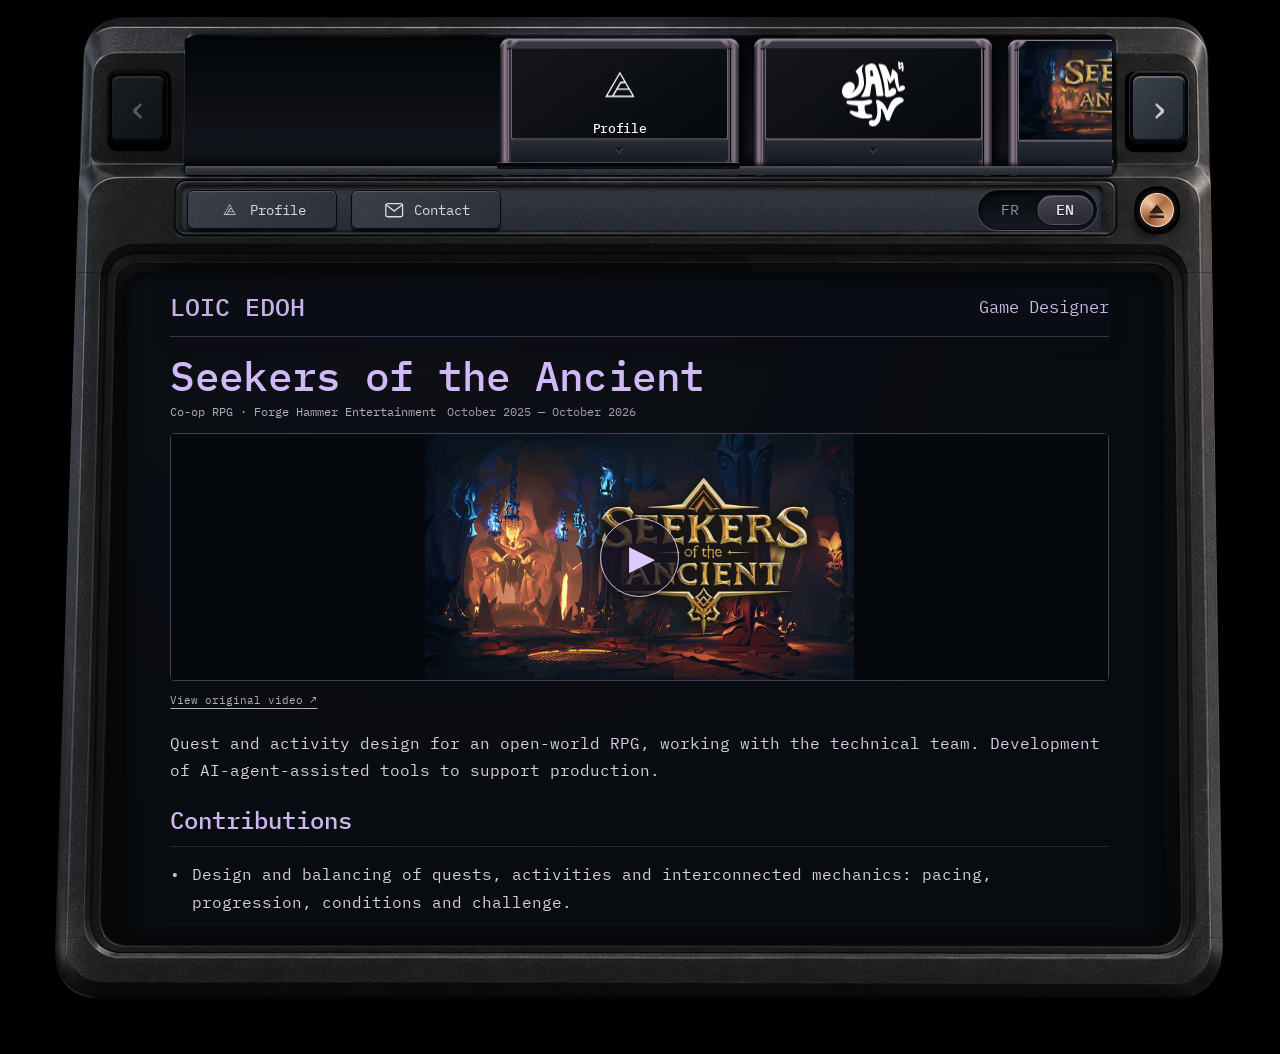
==== commit a2bd62bd: "feat(portfolio): publish validated cartridge-console design" ====
--- a/index.html
+++ b/index.html
@@ -1 +1 @@
-<!doctype html><html lang="fr"><head><meta charset="utf-8"><meta name="viewport" content="width=device-width,initial-scale=1"><title>Loïc Edoh — Portfolio</title><meta name="description" content="Portfolio de Loïc Edoh. Conception de jeux et de produits numériques : projets, contexte et contributions."><meta name="theme-color" content="#17181c"><meta property="og:title" content="Loïc Edoh — Portfolio"><meta property="og:description" content="Conception de jeux et de produits numériques. Projets et contributions."><link rel="icon" href="assets/logo.png"><link rel="stylesheet" href="styles/site.css"><link rel="stylesheet" href="styles/console.css?v=20261030-sculpted-shell"><script src="scripts/site.js?v=20261030-sculpted-shell" defer></script><script src="scripts/chassis.js?v=20261030-sculpted-shell" defer></script></head><body><a class="skip" href="#screen"><span class="fr" lang="fr">Aller au contenu</span><span class="en" lang="en">Skip to content</span></a><main class="workspace"><div class="equipment"><section class="cartridge-module" aria-label="Cartouches / Cartridges"><div class="tray-cheek tray-cheek-left"><button id="shelf-prev" class="hardware shelf-arrow" aria-label="Cartouches précédentes / Previous cartridges" type="button">‹</button></div><div class="rack-window"><div class="cartridge-rack" id="cartridges"><div class="cartridge-slot"><a class="cartridge logo-cart" href="#profile" data-project="profile" aria-controls="profile" aria-expanded="false" aria-label="Profil"><span class="cart-ribs" aria-hidden="true"><img src="assets/logo.png" alt=""></span><span class="cart-label"><img src="assets/logo.png" alt="" loading="eager"><strong><span class="fr" lang="fr">Profil</span><span class="en" lang="en">Profile</span></strong></span><span class="cart-base" aria-hidden="true"><svg viewBox="0 0 24 24"><path d="M5 8h14l-7 9z"/></svg></span></a><span class="selection-light" aria-hidden="true"></span></div><div class="cartridge-slot"><a class="cartridge logo-cart jam-cart" href="#jam-in" data-project="jam-in" aria-controls="jam-in" aria-expanded="false" aria-label="Jam-In"><span class="cart-ribs" aria-hidden="true"><img src="assets/featured/jam-in-logo.svg" alt=""></span><span class="cart-label"><img src="assets/featured/jam-in-logo.svg" alt="" loading="eager"></span><span class="cart-base" aria-hidden="true"><svg viewBox="0 0 24 24"><path d="M5 8h14l-7 9z"/></svg></span></a><span class="selection-light" aria-hidden="true"></span></div><div class="cartridge-slot"><a class="cartridge" href="#seekers" data-project="seekers" aria-controls="seekers" aria-expanded="false" aria-label="Seekers of the Ancient"><span class="cart-ribs" aria-hidden="true"><img src="assets/featured/seekers.jpg" alt=""></span><span class="cart-label"><img src="assets/featured/seekers.jpg" alt="" loading="eager"></span><span class="cart-base" aria-hidden="true"><svg viewBox="0 0 24 24"><path d="M5 8h14l-7 9z"/></svg></span></a><span class="selection-light" aria-hidden="true"></span></div><div class="cartridge-slot"><a class="cartridge" href="#lucky-luke" data-project="lucky-luke" aria-controls="lucky-luke" aria-expanded="false" aria-label="Lucky Luke: Panique au Saloon"><span class="cart-ribs" aria-hidden="true"><img src="assets/portfolio/page-5-0.png" alt=""></span><span class="cart-label"><img src="assets/portfolio/page-5-0.png" alt="" loading="eager"></span><span class="cart-base" aria-hidden="true"><svg viewBox="0 0 24 24"><path d="M5 8h14l-7 9z"/></svg></span></a><span class="selection-light" aria-hidden="true"></span></div><div class="cartridge-slot"><a class="cartridge" href="#heavy-skits" data-project="heavy-skits" aria-controls="heavy-skits" aria-expanded="false" aria-label="Heavy Skits"><span class="cart-ribs" aria-hidden="true"><img src="assets/game-covers/heavy-skits.png" alt=""></span><span class="cart-label"><img src="assets/game-covers/heavy-skits.png" alt="" loading="eager"></span><span class="cart-base" aria-hidden="true"><svg viewBox="0 0 24 24"><path d="M5 8h14l-7 9z"/></svg></span></a><span class="selection-light" aria-hidden="true"></span></div><div class="cartridge-slot"><a class="cartridge" href="#airship-city" data-project="airship-city" aria-controls="airship-city" aria-expanded="false" aria-label="Airship City"><span class="cart-ribs" aria-hidden="true"><img src="assets/game-covers/airship-city.png" alt=""></span><span class="cart-label"><img src="assets/game-covers/airship-city.png" alt="" loading="eager"></span><span class="cart-base" aria-hidden="true"><svg viewBox="0 0 24 24"><path d="M5 8h14l-7 9z"/></svg></span></a><span class="selection-light" aria-hidden="true"></span></div><div class="cartridge-slot"><a class="cartridge" href="#delivered-with-care" data-project="delivered-with-care" aria-controls="delivered-with-care" aria-expanded="false" aria-label="Delivered With Care"><span class="cart-ribs" aria-hidden="true"><img src="assets/game-covers/dwc.png" alt=""></span><span class="cart-label"><img src="assets/game-covers/dwc.png" alt="" loading="eager"></span><span class="cart-base" aria-hidden="true"><svg viewBox="0 0 24 24"><path d="M5 8h14l-7 9z"/></svg></span></a><span class="selection-light" aria-hidden="true"></span></div><div class="cartridge-slot"><a class="cartridge" href="#greedy-bubble" data-project="greedy-bubble" aria-controls="greedy-bubble" aria-expanded="false" aria-label="Greedy Bubble"><span class="cart-ribs" aria-hidden="true"><img src="assets/game-covers/greedy-bubble.png" alt=""></span><span class="cart-label"><img src="assets/game-covers/greedy-bubble.png" alt="" loading="eager"></span><span class="cart-base" aria-hidden="true"><svg viewBox="0 0 24 24"><path d="M5 8h14l-7 9z"/></svg></span></a><span class="selection-light" aria-hidden="true"></span></div></div><div class="module-lip" aria-hidden="true"></div></div><div class="tray-cheek tray-cheek-right"><button id="shelf-next" class="hardware shelf-arrow" aria-label="Cartouches suivantes / Next cartridges" type="button">›</button></div></section><div class="monitor-foot" aria-hidden="true"></div><section class="monitor" aria-label="Portfolio"><div class="control-deck"><div class="navigation-keys"><button id="profile-shortcut" class="hardware profile-key" type="button" aria-label="Profil / Profile"><img class="personal-logo" src="assets/logo.png" alt=""><span class="fr" lang="fr">Profil</span><span class="en" lang="en">Profile</span></button><button id="contact-shortcut" class="hardware contact-key" type="button" aria-controls="contact-panel" aria-label="Contact"><svg viewBox="0 0 24 24" aria-hidden="true"><rect x="3" y="5" width="18" height="14" rx="2"/><path d="m3 6 9 7 9-7"/></svg><span class="contact-caption">Contact</span></button><div class="speaker" aria-hidden="true"></div><div class="languages" role="group" aria-label="Langue / Language"><span class="language-slider" aria-hidden="true"></span><button type="button" data-lang="fr" aria-pressed="true" aria-label="Français">FR</button><button type="button" data-lang="en" aria-pressed="false" aria-label="English">EN</button></div></div><span class="power" aria-hidden="true"></span><button id="eject" class="eject-key" type="button" aria-label="Éjecter la cartouche / Eject cartridge"><svg viewBox="0 0 24 24" aria-hidden="true"><path d="M12 4 3 15h18L12 4Zm-9 14h18v3H3z"/></svg></button></div><div class="bezel"><div class="screen" id="screen" tabindex="0" aria-label="Contenu de la cartouche / Cartridge content"><div class="screen-top"><span>LOIC EDOH</span><span class="screen-status" id="screen-role">Designer</span></div><div id="empty-screen" hidden><div class="slot-symbol" aria-hidden="true">↓</div><h1><span class="fr" lang="fr">Insérez une cartouche</span><span class="en" lang="en">Insert a cartridge</span></h1><p><span class="fr" lang="fr">Choisissez un projet ci-dessus.</span><span class="en" lang="en">Choose a project above.</span></p></div><article id="profile" class="project-panel profile-panel"><div class="profile-heading"><img class="personal-logo" src="assets/logo.png" alt=""><div><p class="eyebrow"><span class="fr" lang="fr">Profil</span><span class="en" lang="en">Profile</span></p><h1>Loïc Edoh</h1><p class="roles"><span class="fr" lang="fr">Concepteur de jeux · Conception produit</span><span class="en" lang="en">Game Designer · Product Design</span></p></div></div><div class="profile-copy"><p><span class="fr" lang="fr">Je conçois des systèmes et des expériences interactives, du jeu vidéo aux produits numériques. Mon travail couvre la recherche, la définition des mécaniques, le prototypage, la documentation et les itérations avec les équipes de production.</span><span class="en" lang="en">I design interactive systems and experiences, from video games to digital products. My work includes research, mechanics design, prototyping, documentation and iteration with production teams.</span></p><p><span class="fr" lang="fr">J’ai travaillé sur Seekers of the Ancient chez Forge Hammer Entertainment. Je développe également Jam-In, une plateforme qui aide les gens à découvrir des événements de musique locaux.</span><span class="en" lang="en">I worked on Seekers of the Ancient at Forge Hammer Entertainment. I also develop Jam-In, a platform that helps people discover local music events.</span></p></div><div class="profile-section"><h2><span class="fr" lang="fr">Projets</span><span class="en" lang="en">Projects</span></h2><div class="project-index"><a href="#jam-in" class="index-link"><span>Jam-In</span><span aria-hidden="true">↗</span></a><a href="#seekers" class="index-link"><span>Seekers of the Ancient</span><span aria-hidden="true">↗</span></a><a href="#lucky-luke" class="index-link"><span>Lucky Luke: Panique au Saloon</span><span aria-hidden="true">↗</span></a><a href="#heavy-skits" class="index-link"><span>Heavy Skits</span><span aria-hidden="true">↗</span></a><a href="#airship-city" class="index-link"><span>Airship City</span><span aria-hidden="true">↗</span></a><a href="#delivered-with-care" class="index-link"><span>Delivered With Care</span><span aria-hidden="true">↗</span></a><a href="#greedy-bubble" class="index-link"><span>Greedy Bubble</span><span aria-hidden="true">↗</span></a></div></div><section class="profile-section contact"><h2>Contact</h2><a class="index-link" href="#contact-panel"><span class="fr" lang="fr">Formulaire de contact</span><span class="en" lang="en">Contact form</span> <span aria-hidden="true">→</span></a><a href="mailto:l.edoh@outlook.com">l.edoh@outlook.com <span>↗</span></a><a href="https://www.linkedin.com/in/lo%C3%AFc-edoh-3798aa196/" target="_blank" rel="noopener noreferrer">LinkedIn <span>↗</span></a><a href="https://en-ra.itch.io/" target="_blank" rel="noopener noreferrer">itch.io <span>↗</span></a></section></article><article id="jam-in" class="project-panel" hidden><div class="project-heading"><p class="eyebrow"><span class="fr" lang="fr">Plateforme web · Fondateur / Conception produit</span><span class="en" lang="en">Web platform · Founder / Product design</span></p><h1>Jam-In</h1><p class="project-date"><span class="fr" lang="fr">2025 — aujourd’hui</span><span class="en" lang="en">2025 — present</span></p></div><div class="lead-media still"><img src="assets/featured/jam-in.png" alt="Jam-In" loading="lazy"></div><div class="project-body"><p class="description"><span class="fr" lang="fr">Plateforme de découverte et de gestion d’événements musicaux locaux : jam sessions, scènes ouvertes et concerts. Pour les publics comme pour les organisateurs.</span><span class="en" lang="en">Platform to discover and manage local live music events: jam sessions, open mics and concerts, for audiences and organizers.</span></p><section class="contributions"><h2>Contributions</h2><ul><li><span class="fr" lang="fr">Fondation et conception du produit de bout en bout : recherche utilisateurs, stratégie, parcours, spécifications, priorisation et lancement.</span><span class="en" lang="en">Founded and designed the product end to end: user research, strategy, user journeys, specifications, prioritization and launch.</span></li><li><span class="fr" lang="fr">Validation du besoin avant le développement : premier test d’inscription, puis prototype sous forme d’infolettre pour explorer la découverte d’événements locaux.</span><span class="en" lang="en">Validated demand before development through an initial sign-up test, then a newsletter prototype exploring local event discovery.</span></li><li><span class="fr" lang="fr">Conception des parcours de découverte et des outils organisateurs à partir des usages terrain et de retours directs.</span><span class="en" lang="en">Designed discovery journeys and organizer tools based on field observations and direct feedback.</span></li><li><span class="fr" lang="fr">Évolution des modèles de récurrence, de la gestion des médias et de la prise en charge de plusieurs identités d’organisateurs.</span><span class="en" lang="en">Iterated on recurring-event models, media management and support for multiple organizer identities.</span></li><li><span class="fr" lang="fr">Mise en place d’un développement assisté par agents IA : traduction des spécifications en implémentation, analyse des contraintes techniques, déploiement et itérations.</span><span class="en" lang="en">Established an AI-agent-assisted development workflow: translating specifications into implementation, analyzing technical constraints, deploying and iterating.</span></li></ul></section><a class="project-link" href="https://www.jam-in.net/" target="_blank" rel="noopener noreferrer"><span class="fr" lang="fr">Découvrir Jam-In</span><span class="en" lang="en">Explore Jam-In</span> <span aria-hidden="true">↗</span></a></div><section class="related-projects"><h2><span class="fr" lang="fr">Autres projets</span><span class="en" lang="en">Other projects</span></h2><div class="related-grid"><a class="index-link related-link" href="#seekers"><img class="related-art" src="assets/featured/seekers.jpg" alt="" loading="lazy"><span>Seekers of the Ancient</span><span aria-hidden="true">→</span></a><a class="index-link related-link" href="#lucky-luke"><img class="related-art" src="assets/portfolio/page-5-0.png" alt="" loading="lazy"><span>Lucky Luke: Panique au Saloon</span><span aria-hidden="true">→</span></a></div></section></article><article id="seekers" class="project-panel" hidden><div class="project-heading"><p class="eyebrow"><span class="fr" lang="fr">RPG coopératif · Forge Hammer Entertainment</span><span class="en" lang="en">Co-op RPG · Forge Hammer Entertainment</span></p><h1>Seekers of the Ancient</h1><p class="project-date"><span class="fr" lang="fr">octobre 2025 — octobre 2026</span><span class="en" lang="en">October 2025 — October 2026</span></p></div><div class="lead-media youtube"><button class="video-poster" type="button" aria-label="Lire la vidéo / Play video"><img src="assets/featured/seekers.jpg" alt=""><span class="play-disc" aria-hidden="true">▶</span></button><iframe hidden data-src="https://www.youtube-nocookie.com/embed/H1DFRMB-EGY?rel=0" title="Seekers of the Ancient" allow="accelerometer; autoplay; encrypted-media; gyroscope; picture-in-picture; fullscreen" allowfullscreen></iframe></div><a class="video-source" href="https://youtu.be/H1DFRMB-EGY" target="_blank" rel="noopener noreferrer"><span class="fr" lang="fr">Voir la vidéo source</span><span class="en" lang="en">View original video</span> ↗</a><div class="project-body"><p class="description"><span class="fr" lang="fr">Conception de quêtes et d’activités pour un RPG en monde ouvert, en collaboration avec l’équipe technique. Développement d’outils assistés par agents IA pour soutenir la production.</span><span class="en" lang="en">Quest and activity design for an open-world RPG, working with the technical team. Development of AI-agent-assisted tools to support production.</span></p><section class="contributions"><h2>Contributions</h2><ul><li><span class="fr" lang="fr">Conception et équilibrage de quêtes, d’activités et de mécaniques interconnectées : rythme, progression, conditions et challenge.</span><span class="en" lang="en">Design and balancing of quests, activities and interconnected mechanics: pacing, progression, conditions and challenge.</span></li><li><span class="fr" lang="fr">Production des quêtes de la conception à l’intégration en moteur, puis itérations avec l’équipe technique selon les contraintes de production et les retours sur l’expérience joueur.</span><span class="en" lang="en">Quest production from design to in-engine integration, followed by iteration with the technical team based on production constraints and player-experience feedback.</span></li><li><span class="fr" lang="fr">Identification d’une limitation du système de quêtes et proposition d’une gestion de leurs dépendances et de leur hiérarchie, utilisée sur plusieurs séries de quêtes.</span><span class="en" lang="en">Identified a limitation in the quest system and proposed dependency and hierarchy management used across multiple quest series.</span></li><li><span class="fr" lang="fr">Développement d’un agent autonome personnalisé avec Hermes Agent pour accompagner la production des quêtes, de l’idéation à l’intégration en moteur.</span><span class="en" lang="en">Developed a custom autonomous agent with Hermes Agent to support quest production, from ideation to in-engine integration.</span></li></ul></section><a class="project-link" href="https://store.steampowered.com/app/2598580/Seekers_of_the_Ancient/" target="_blank" rel="noopener noreferrer"><span class="fr" lang="fr">Voir sur Steam</span><span class="en" lang="en">View on Steam</span> <span aria-hidden="true">↗</span></a></div><section class="project-gallery"><h2><span class="fr" lang="fr">Images et documents</span><span class="en" lang="en">Images and documents</span></h2><div class="gallery-grid"><a href="assets/portfolio/page-3-0.png" target="_blank" rel="noopener"><img src="assets/portfolio/page-3-0.png" alt="Seekers of the Ancient — 1" loading="lazy"></a></div></section><section class="related-projects"><h2><span class="fr" lang="fr">Autres projets</span><span class="en" lang="en">Other projects</span></h2><div class="related-grid"><a class="index-link related-link" href="#lucky-luke"><img class="related-art" src="assets/portfolio/page-5-0.png" alt="" loading="lazy"><span>Lucky Luke: Panique au Saloon</span><span aria-hidden="true">→</span></a><a class="index-link related-link" href="#heavy-skits"><img class="related-art" src="assets/game-covers/heavy-skits.png" alt="" loading="lazy"><span>Heavy Skits</span><span aria-hidden="true">→</span></a></div></section></article><article id="lucky-luke" class="project-panel" hidden><div class="project-heading"><p class="eyebrow"><span class="fr" lang="fr">Réalité virtuelle · Kalank Games · FIBD 2025</span><span class="en" lang="en">Virtual reality · Kalank Games · FIBD 2025</span></p><h1>Lucky Luke: Panique au Saloon</h1><p class="project-date"><span class="fr" lang="fr">2025</span><span class="en" lang="en">2025</span></p></div><div class="lead-media youtube"><button class="video-poster" type="button" aria-label="Lire la vidéo / Play video"><img src="assets/portfolio/page-5-0.png" alt=""><span class="play-disc" aria-hidden="true">▶</span></button><iframe hidden data-src="https://www.youtube-nocookie.com/embed/pe22dM1mmOw?rel=0" title="Lucky Luke: Panique au Saloon" allow="accelerometer; autoplay; encrypted-media; gyroscope; picture-in-picture; fullscreen" allowfullscreen></iframe></div><a class="video-source" href="https://youtu.be/pe22dM1mmOw" target="_blank" rel="noopener noreferrer"><span class="fr" lang="fr">Voir la vidéo source</span><span class="en" lang="en">View original video</span> ↗</a><div class="project-body"><p class="description"><span class="fr" lang="fr">Expérience de tir en réalité virtuelle de cinq minutes, répartie sur trois niveaux. Conçue chez Kalank Games, présentée au Festival International de la Bande Dessinée d’Angoulême 2025 (FIBD), puis adaptée et déployée au Parc Spirou Provence.</span><span class="en" lang="en">A five-minute VR shooting experience across three levels. Developed at Kalank Games, presented at Angoulême International Comic Festival 2025 (FIBD), then adapted and deployed at Parc Spirou Provence.</span></p><section class="contributions"><h2>Contributions</h2><ul><li><span class="fr" lang="fr">Conception de bout en bout : structure de l’expérience, enchaînement des trois niveaux et parcours du joueur.</span><span class="en" lang="en">End-to-end design: experience structure, three-level sequence and player routes.</span></li><li><span class="fr" lang="fr">Conception des systèmes de combat et des règles de score ; équilibrage du rythme, de la progression et de la difficulté pour une session VR courte.</span><span class="en" lang="en">Combat and scoring systems; balancing pacing, progression and difficulty for a short VR session.</span></li><li><span class="fr" lang="fr">Production des layouts et spécifications nécessaires à la réalisation des niveaux.</span><span class="en" lang="en">Production of level layouts and implementation specifications.</span></li><li><span class="fr" lang="fr">Collaboration directe avec les programmeurs, de la conception au graybox et à l’implémentation.</span><span class="en" lang="en">Direct collaboration with programmers, from design through grayboxing and implementation.</span></li><li><span class="fr" lang="fr">Travail sur les outils de level design et les dialogues.</span><span class="en" lang="en">Work on level design tools and dialogue.</span></li></ul></section></div><section class="project-gallery"><h2><span class="fr" lang="fr">Images et documents</span><span class="en" lang="en">Images and documents</span></h2><div class="gallery-grid"><a href="assets/portfolio/page-5-0.png" target="_blank" rel="noopener"><img src="assets/portfolio/page-5-0.png" alt="Lucky Luke: Panique au Saloon — 1" loading="lazy"></a></div></section><section class="related-projects"><h2><span class="fr" lang="fr">Autres projets</span><span class="en" lang="en">Other projects</span></h2><div class="related-grid"><a class="index-link related-link" href="#heavy-skits"><img class="related-art" src="assets/game-covers/heavy-skits.png" alt="" loading="lazy"><span>Heavy Skits</span><span aria-hidden="true">→</span></a><a class="index-link related-link" href="#airship-city"><img class="related-art" src="assets/game-covers/airship-city.png" alt="" loading="lazy"><span>Airship City</span><span aria-hidden="true">→</span></a></div></section></article><article id="heavy-skits" class="project-panel" hidden><div class="project-heading"><p class="eyebrow"><span class="fr" lang="fr">Game jam · Jeu de cartes · 48 h · 6 personnes</span><span class="en" lang="en">Game jam · Card game · 48 hours · 6 people</span></p><h1>Heavy Skits</h1><p class="project-date"><span class="fr" lang="fr">janvier 2024</span><span class="en" lang="en">January 2024</span></p></div><div class="lead-media"><video controls playsinline preload="none" poster="assets/game-covers/heavy-skits.png" aria-label="Heavy Skits"><source src="assets/gameplay-web/heavy-skits.mp4" type="video/mp4"></video></div><div class="project-body"><p class="description"><span class="fr" lang="fr">Jeu de cartes humoristique où chaque blague a un poids et doit correspondre aux goûts du public, sous pression du temps.</span><span class="en" lang="en">A timed comedy card game where jokes have different weights and must match the audience’s preferences.</span></p><section class="contributions"><h2>Contributions</h2><ul><li><span class="fr" lang="fr">Itérations rapides pendant la game jam.</span><span class="en" lang="en">Rapid iteration during a game jam.</span></li><li><span class="fr" lang="fr">Mécaniques de cartes et réactions.</span><span class="en" lang="en">Card and audience reaction mechanics.</span></li><li><span class="fr" lang="fr">Système pour l’intégration sonore.</span><span class="en" lang="en">System supporting audio integration.</span></li></ul></section><a class="project-link" href="https://en-ra.itch.io/heavy-skits" target="_blank" rel="noopener noreferrer"><span class="fr" lang="fr">Jouer sur itch.io</span><span class="en" lang="en">Play on itch.io</span> <span aria-hidden="true">↗</span></a></div><section class="project-gallery"><h2><span class="fr" lang="fr">Images et documents</span><span class="en" lang="en">Images and documents</span></h2><div class="gallery-grid"><a href="assets/project_images/heavy-skits/screeshot-1.png" target="_blank" rel="noopener"><img src="assets/project_images/heavy-skits/screeshot-1.png" alt="Heavy Skits — 1" loading="lazy"></a><a href="assets/project_images/heavy-skits/screeshot-3.png" target="_blank" rel="noopener"><img src="assets/project_images/heavy-skits/screeshot-3.png" alt="Heavy Skits — 2" loading="lazy"></a></div></section><section class="related-projects"><h2><span class="fr" lang="fr">Autres projets</span><span class="en" lang="en">Other projects</span></h2><div class="related-grid"><a class="index-link related-link" href="#airship-city"><img class="related-art" src="assets/game-covers/airship-city.png" alt="" loading="lazy"><span>Airship City</span><span aria-hidden="true">→</span></a><a class="index-link related-link" href="#delivered-with-care"><img class="related-art" src="assets/game-covers/dwc.png" alt="" loading="lazy"><span>Delivered With Care</span><span aria-hidden="true">→</span></a></div></section></article><article id="airship-city" class="project-panel" hidden><div class="project-heading"><p class="eyebrow"><span class="fr" lang="fr">Prototype · Unity</span><span class="en" lang="en">Prototype · Unity</span></p><h1>Airship City</h1><p class="project-date"><span class="fr" lang="fr">juin 2023</span><span class="en" lang="en">June 2023</span></p></div><div class="lead-media"><video controls playsinline preload="none" poster="assets/game-covers/airship-city.png" aria-label="Airship City"><source src="assets/gameplay-web/airship-city.mp4" type="video/mp4"></video></div><div class="project-body"><p class="description"><span class="fr" lang="fr">Un prototype de city builder où l’on gère une flotte de vaisseaux volants, ses ressources et les effets de la météo.</span><span class="en" lang="en">A city-builder prototype about managing a fleet of flying ships, its resources and the effects of the weather.</span></p><section class="contributions"><h2>Contributions</h2><ul><li><span class="fr" lang="fr">Conception du gameplay, des systèmes et équilibrage.</span><span class="en" lang="en">Core gameplay, systems design and balancing.</span></li><li><span class="fr" lang="fr">Construction d’une chronologie de progression pour guider l’équilibrage.</span><span class="en" lang="en">Creation of a progression timeline to guide balancing.</span></li><li><span class="fr" lang="fr">Paramétrage dans FMOD des ambiances et de la musique en fonction des situations de jeu.</span><span class="en" lang="en">FMOD parameters for ambience and music responding to gameplay situations.</span></li></ul></section></div><section class="project-gallery"><h2><span class="fr" lang="fr">Images et documents</span><span class="en" lang="en">Images and documents</span></h2><div class="gallery-grid"><a href="assets/project_images/airship-city/gameplay-timeline_2.png" target="_blank" rel="noopener"><img src="assets/project_images/airship-city/gameplay-timeline_2.png" alt="Airship City — 1" loading="lazy"></a><a href="assets/project_images/airship-city/fleet.png" target="_blank" rel="noopener"><img src="assets/project_images/airship-city/fleet.png" alt="Airship City — 2" loading="lazy"></a></div></section><section class="related-projects"><h2><span class="fr" lang="fr">Autres projets</span><span class="en" lang="en">Other projects</span></h2><div class="related-grid"><a class="index-link related-link" href="#delivered-with-care"><img class="related-art" src="assets/game-covers/dwc.png" alt="" loading="lazy"><span>Delivered With Care</span><span aria-hidden="true">→</span></a><a class="index-link related-link" href="#greedy-bubble"><img class="related-art" src="assets/game-covers/greedy-bubble.png" alt="" loading="lazy"><span>Greedy Bubble</span><span aria-hidden="true">→</span></a></div></section></article><article id="delivered-with-care" class="project-panel" hidden><div class="project-heading"><p class="eyebrow"><span class="fr" lang="fr">Game jam · Unity</span><span class="en" lang="en">Game jam · Unity</span></p><h1>Delivered With Care</h1><p class="project-date"><span class="fr" lang="fr">avril 2023</span><span class="en" lang="en">April 2023</span></p></div><div class="lead-media"><video controls playsinline preload="none" poster="assets/game-covers/dwc.png" aria-label="Delivered With Care"><source src="assets/gameplay-web/dwc.mp4" type="video/mp4"></video></div><div class="project-body"><p class="description"><span class="fr" lang="fr">Un jeu de plateforme 2D où le colis permet des mouvements spéciaux, mais ne doit pas toucher le sol trop souvent.</span><span class="en" lang="en">A 2D platformer where a package enables special moves, but must not hit the ground too often.</span></p><section class="contributions"><h2>Contributions</h2><ul><li><span class="fr" lang="fr">Conception du gameplay et des niveaux autour du colis.</span><span class="en" lang="en">Gameplay and level design built around the package.</span></li><li><span class="fr" lang="fr">Introduction progressive des mécaniques dans les niveaux.</span><span class="en" lang="en">Progressive introduction of mechanics throughout the levels.</span></li><li><span class="fr" lang="fr">Effets sonores, musique et intégration.</span><span class="en" lang="en">Sound effects, music and integration.</span></li></ul></section><a class="project-link" href="https://steeviee.itch.io/delivered-with-care" target="_blank" rel="noopener noreferrer"><span class="fr" lang="fr">Jouer sur itch.io</span><span class="en" lang="en">Play on itch.io</span> <span aria-hidden="true">↗</span></a></div><section class="project-gallery"><h2><span class="fr" lang="fr">Images et documents</span><span class="en" lang="en">Images and documents</span></h2><div class="gallery-grid"><a href="assets/project_images/dwc/screenshot-2.png" target="_blank" rel="noopener"><img src="assets/project_images/dwc/screenshot-2.png" alt="Delivered With Care — 1" loading="lazy"></a><a href="assets/project_images/dwc/screenshot-3.png" target="_blank" rel="noopener"><img src="assets/project_images/dwc/screenshot-3.png" alt="Delivered With Care — 2" loading="lazy"></a></div></section><section class="related-projects"><h2><span class="fr" lang="fr">Autres projets</span><span class="en" lang="en">Other projects</span></h2><div class="related-grid"><a class="index-link related-link" href="#greedy-bubble"><img class="related-art" src="assets/game-covers/greedy-bubble.png" alt="" loading="lazy"><span>Greedy Bubble</span><span aria-hidden="true">→</span></a><a class="index-link related-link" href="#jam-in"><img class="related-art" src="assets/featured/jam-in.png" alt="" loading="lazy"><span>Jam-In</span><span aria-hidden="true">→</span></a></div></section></article><article id="greedy-bubble" class="project-panel" hidden><div class="project-heading"><p class="eyebrow"><span class="fr" lang="fr">Game jam · Unity</span><span class="en" lang="en">Game jam · Unity</span></p><h1>Greedy Bubble</h1><p class="project-date"><span class="fr" lang="fr">août 2023</span><span class="en" lang="en">August 2023</span></p></div><div class="lead-media"><video controls playsinline preload="none" poster="assets/game-covers/greedy-bubble.png" aria-label="Greedy Bubble"><source src="assets/gameplay-web/greedy-bubble.mp4" type="video/mp4"></video></div><div class="project-body"><p class="description"><span class="fr" lang="fr">Un jeu d’arcade où une bulle sous-marine ramasse des pièces et évite des harpons, avec une difficulté croissante.</span><span class="en" lang="en">An arcade game where an underwater bubble collects coins and avoids harpoons, with increasing difficulty.</span></p><section class="contributions"><h2>Contributions</h2><ul><li><span class="fr" lang="fr">Définition et documentation d’un gameplay adapté au temps disponible.</span><span class="en" lang="en">Definition and documentation of gameplay suited to the available time.</span></li><li><span class="fr" lang="fr">Équilibrage par itération sur des paramètres exposés dans Unity.</span><span class="en" lang="en">Iterative balancing using parameters exposed in Unity.</span></li><li><span class="fr" lang="fr">Composition de la musique et intégration audio.</span><span class="en" lang="en">Music composition and audio integration.</span></li></ul></section><a class="project-link" href="https://azarmajed.itch.io/greedy-bubble" target="_blank" rel="noopener noreferrer"><span class="fr" lang="fr">Jouer sur itch.io</span><span class="en" lang="en">Play on itch.io</span> <span aria-hidden="true">↗</span></a></div><section class="project-gallery"><h2><span class="fr" lang="fr">Images et documents</span><span class="en" lang="en">Images and documents</span></h2><div class="gallery-grid"><a href="assets/project_images/greedy-bubble/core-gameplay.jpg" target="_blank" rel="noopener"><img src="assets/project_images/greedy-bubble/core-gameplay.jpg" alt="Greedy Bubble — 1" loading="lazy"></a><a href="assets/project_images/greedy-bubble/screenshot-2.png" target="_blank" rel="noopener"><img src="assets/project_images/greedy-bubble/screenshot-2.png" alt="Greedy Bubble — 2" loading="lazy"></a></div></section><section class="related-projects"><h2><span class="fr" lang="fr">Autres projets</span><span class="en" lang="en">Other projects</span></h2><div class="related-grid"><a class="index-link related-link" href="#jam-in"><img class="related-art" src="assets/featured/jam-in.png" alt="" loading="lazy"><span>Jam-In</span><span aria-hidden="true">→</span></a><a class="index-link related-link" href="#seekers"><img class="related-art" src="assets/featured/seekers.jpg" alt="" loading="lazy"><span>Seekers of the Ancient</span><span aria-hidden="true">→</span></a></div></section></article><article id="contact-panel" class="project-panel" hidden><div class="project-heading"><p class="eyebrow"><span class="fr" lang="fr">Écrivez-moi</span><span class="en" lang="en">Write to me</span></p><h1>Contact</h1></div><form id="contact-form" action="https://api.web3forms.com/submit" method="POST"><input type="hidden" name="access_key" value="ba5fc664-6fb5-4702-818b-b686d25e02b7"><input type="hidden" name="subject" value="Message depuis le portfolio de Loïc Edoh"><input type="checkbox" name="botcheck" hidden tabindex="-1"><label for="contact-name"><span class="fr" lang="fr">Nom</span><span class="en" lang="en">Name</span></label><input id="contact-name" name="name" autocomplete="name" maxlength="120" required><label for="contact-email"><span class="fr" lang="fr">Adresse courriel</span><span class="en" lang="en">Email address</span></label><input id="contact-email" type="email" name="email" autocomplete="email" maxlength="254" required><label for="contact-message">Message</label><textarea id="contact-message" name="message" rows="5" maxlength="10000" required></textarea><button class="project-link" type="submit"><span class="fr" lang="fr">Envoyer le message</span><span class="en" lang="en">Send message</span> <span aria-hidden="true">↗</span></button><p id="contact-result" role="status" aria-live="polite"></p></form><p class="direct-email"><span class="fr" lang="fr">Ou par courriel :</span><span class="en" lang="en">Or by email:</span> <a href="mailto:l.edoh@outlook.com">l.edoh@outlook.com</a></p></article></div></div></section></div><footer><span id="loaded-name" role="status" aria-live="polite"><span class="fr" lang="fr">Profil</span><span class="en" lang="en">Profile</span></span><span class="rack-hint"><span class="fr" lang="fr">Choisissez une cartouche</span><span class="en" lang="en">Choose a cartridge</span> <span aria-hidden="true">↓</span></span></footer></main><button id="back-to-top" type="button" aria-label="Haut de page / Scroll to top" hidden><svg viewBox="0 0 24 24" aria-hidden="true"><path d="m6 14 6-6 6 6M12 8v12"/></svg></button></body></html>
+<!doctype html><html lang="fr"><head><meta charset="utf-8"><meta name="viewport" content="width=device-width,initial-scale=1"><title>Loïc Edoh — Portfolio</title><meta name="description" content="Portfolio de Loïc Edoh. Conception de jeux et de produits numériques : projets, contexte et contributions."><meta name="theme-color" content="#17181c"><meta property="og:title" content="Loïc Edoh — Portfolio"><meta property="og:description" content="Conception de jeux et de produits numériques. Projets et contributions."><link rel="icon" href="assets/logo.png"><link rel="stylesheet" href="styles/site.css?v=portfolio-console-v1"><link rel="stylesheet" href="styles/console.css?v=portfolio-console-v1"><script src="scripts/site.js?v=portfolio-console-v1" defer></script><link rel="stylesheet" href="styles/concept.css?v=portfolio-console-v1"><script src="scripts/tactile.js?v=portfolio-console-v1" defer></script></head><body><a class="skip" href="#screen"><span class="fr" lang="fr">Aller au contenu</span><span class="en" lang="en">Skip to content</span></a><main class="workspace"><div class="equipment"><div class="control-well" aria-hidden="true"></div><div class="rail-sill" aria-hidden="true"></div><div class="slot-seat" aria-hidden="true"></div><div class="shell-finish" aria-hidden="true"></div><svg class="concept-shell desktop-shell" viewBox="20 70 1110 900" preserveAspectRatio="none" aria-hidden="true"><defs><mask id="desktop-shell-mask" maskUnits="userSpaceOnUse" x="0" y="0" width="1536" height="1024"><path d="M92 75H1065Q1108 75 1110 117L1123 894Q1126 948 1081 952H70Q22 952 25 899L51 119Q52 76 92 75Z" fill="white"/><rect x="147" y="94" width="872" height="130" rx="3" fill="black"/><rect x="74" y="125" width="60" height="76" rx="9" fill="black"/><rect x="1031" y="126" width="59" height="76" rx="9" fill="black"/><rect x="144" y="233" width="866" height="42" rx="5" fill="black"/><rect x="1040" y="234" width="43" height="45" rx="20" fill="black"/><rect x="91" y="315" width="977" height="579" rx="16" fill="black"/></mask></defs><defs><clipPath id="desktop-upper"><rect width="1536" height="315"/></clipPath><clipPath id="desktop-screen-stretch"><rect y="315" width="1536" height="625.32"/></clipPath><clipPath id="desktop-lower"><rect y="940.32" width="1536" height="200"/></clipPath></defs><g clip-path="url(#desktop-upper)"><image href="assets/concept.png" width="1536" height="1024" mask="url(#desktop-shell-mask)"/></g><g clip-path="url(#desktop-screen-stretch)"><g transform="translate(0 -25.2) scale(1 1.08)"><image href="assets/concept.png" width="1536" height="1024" mask="url(#desktop-shell-mask)"/></g></g><g clip-path="url(#desktop-lower)"><g transform="translate(0 46.32)"><image href="assets/concept.png" width="1536" height="1024" mask="url(#desktop-shell-mask)"/></g></g></svg><svg class="concept-shell mobile-shell" viewBox="1157 80 348 895" preserveAspectRatio="none" aria-hidden="true"><defs><mask id="mobile-shell-mask" maskUnits="userSpaceOnUse" x="0" y="0" width="1536" height="1024"><path d="M1208 88H1444Q1487 88 1488 132L1498 913Q1499 955 1458 958H1205Q1167 958 1167 915L1166 130Q1166 88 1208 88Z" fill="white"/><rect x="1231" y="112" width="180" height="145" rx="3" fill="black"/><rect x="1179" y="159" width="43" height="64" rx="6" fill="black"/><rect x="1429" y="159" width="44" height="65" rx="6" fill="black"/><rect x="1200" y="267" width="207" height="39" rx="6" fill="black"/><rect x="1423" y="266" width="42" height="43" rx="20" fill="black"/><rect x="1205" y="344" width="251" height="562" rx="8" fill="black"/></mask></defs><defs><clipPath id="mobile-upper"><rect width="1536" height="344"/></clipPath><clipPath id="mobile-screen-stretch"><rect y="344" width="1536" height="606.96"/></clipPath><clipPath id="mobile-lower"><rect y="950.96" width="1536" height="200"/></clipPath></defs><g clip-path="url(#mobile-upper)"><image href="assets/concept.png" width="1536" height="1024" mask="url(#mobile-shell-mask)"/></g><g clip-path="url(#mobile-screen-stretch)"><g transform="translate(0 -27.52) scale(1 1.08)"><image href="assets/concept.png" width="1536" height="1024" mask="url(#mobile-shell-mask)"/></g></g><g clip-path="url(#mobile-lower)"><g transform="translate(0 44.96)"><image href="assets/concept.png" width="1536" height="1024" mask="url(#mobile-shell-mask)"/></g></g></svg><section class="cartridge-module" aria-label="Cartouches / Cartridges"><div class="tray-cheek tray-cheek-left"><button id="shelf-prev" class="hardware shelf-arrow" aria-label="Cartouches précédentes / Previous cartridges" type="button">‹</button></div><div class="rack-window"><div class="cartridge-rack" id="cartridges"><div class="cartridge-slot"><a class="cartridge logo-cart" href="#profile" data-project="profile" aria-controls="profile" aria-expanded="false" aria-label="Profil"><span class="cart-ribs" aria-hidden="true"><img src="assets/logo.png" alt=""></span><span class="cart-label"><img src="assets/logo.png" alt="" loading="eager"><strong><span class="fr" lang="fr">Profil</span><span class="en" lang="en">Profile</span></strong></span><span class="cart-base" aria-hidden="true"><svg viewBox="0 0 24 24"><path d="M5 8h14l-7 9z"/></svg></span></a><span class="selection-light" aria-hidden="true"></span></div><div class="cartridge-slot"><a class="cartridge logo-cart jam-cart" href="#jam-in" data-project="jam-in" aria-controls="jam-in" aria-expanded="false" aria-label="Jam-In"><span class="cart-ribs" aria-hidden="true"><img src="assets/featured/jam-in-logo.svg" alt=""></span><span class="cart-label"><img src="assets/featured/jam-in-logo.svg" alt="" loading="eager"></span><span class="cart-base" aria-hidden="true"><svg viewBox="0 0 24 24"><path d="M5 8h14l-7 9z"/></svg></span></a><span class="selection-light" aria-hidden="true"></span></div><div class="cartridge-slot"><a class="cartridge seekers-cart" href="#seekers" data-project="seekers" aria-controls="seekers" aria-expanded="false" aria-label="Seekers of the Ancient"><span class="cart-ribs" aria-hidden="true"><img src="assets/featured/seekers-header.jpg" alt=""></span><span class="cart-label"><img src="assets/featured/seekers-header.jpg" alt="" loading="eager"></span><span class="cart-base" aria-hidden="true"><svg viewBox="0 0 24 24"><path d="M5 8h14l-7 9z"/></svg></span></a><span class="selection-light" aria-hidden="true"></span></div><div class="cartridge-slot"><a class="cartridge" href="#lucky-luke" data-project="lucky-luke" aria-controls="lucky-luke" aria-expanded="false" aria-label="Lucky Luke: Panique au Saloon"><span class="cart-ribs" aria-hidden="true"><img src="assets/portfolio/page-5-0.png" alt=""></span><span class="cart-label"><img src="assets/portfolio/page-5-0.png" alt="" loading="eager"></span><span class="cart-base" aria-hidden="true"><svg viewBox="0 0 24 24"><path d="M5 8h14l-7 9z"/></svg></span></a><span class="selection-light" aria-hidden="true"></span></div><div class="cartridge-slot"><a class="cartridge" href="#heavy-skits" data-project="heavy-skits" aria-controls="heavy-skits" aria-expanded="false" aria-label="Heavy Skits"><span class="cart-ribs" aria-hidden="true"><img src="assets/game-covers/heavy-skits.png" alt=""></span><span class="cart-label"><img src="assets/game-covers/heavy-skits.png" alt="" loading="eager"></span><span class="cart-base" aria-hidden="true"><svg viewBox="0 0 24 24"><path d="M5 8h14l-7 9z"/></svg></span></a><span class="selection-light" aria-hidden="true"></span></div><div class="cartridge-slot"><a class="cartridge" href="#airship-city" data-project="airship-city" aria-controls="airship-city" aria-expanded="false" aria-label="Airship City"><span class="cart-ribs" aria-hidden="true"><img src="assets/game-covers/airship-city.png" alt=""></span><span class="cart-label"><img src="assets/game-covers/airship-city.png" alt="" loading="eager"></span><span class="cart-base" aria-hidden="true"><svg viewBox="0 0 24 24"><path d="M5 8h14l-7 9z"/></svg></span></a><span class="selection-light" aria-hidden="true"></span></div><div class="cartridge-slot"><a class="cartridge" href="#delivered-with-care" data-project="delivered-with-care" aria-controls="delivered-with-care" aria-expanded="false" aria-label="Delivered With Care"><span class="cart-ribs" aria-hidden="true"><img src="assets/game-covers/dwc.png" alt=""></span><span class="cart-label"><img src="assets/game-covers/dwc.png" alt="" loading="eager"></span><span class="cart-base" aria-hidden="true"><svg viewBox="0 0 24 24"><path d="M5 8h14l-7 9z"/></svg></span></a><span class="selection-light" aria-hidden="true"></span></div><div class="cartridge-slot"><a class="cartridge" href="#greedy-bubble" data-project="greedy-bubble" aria-controls="greedy-bubble" aria-expanded="false" aria-label="Greedy Bubble"><span class="cart-ribs" aria-hidden="true"><img src="assets/game-covers/greedy-bubble.png" alt=""></span><span class="cart-label"><img src="assets/game-covers/greedy-bubble.png" alt="" loading="eager"></span><span class="cart-base" aria-hidden="true"><svg viewBox="0 0 24 24"><path d="M5 8h14l-7 9z"/></svg></span></a><span class="selection-light" aria-hidden="true"></span></div><div class="cartridge-slot"><a class="cartridge logo-cart contact-cart" href="#contact-panel" data-project="contact-panel" aria-controls="contact-panel" aria-expanded="false" aria-label="Contact"><span class="cart-ribs" aria-hidden="true"></span><span class="cart-label"><svg viewBox="0 0 24 24" aria-hidden="true"><rect x="3" y="5" width="18" height="14" rx="2"/><path d="m3 6 9 7 9-7"/></svg><strong>Contact</strong></span><span class="cart-base" aria-hidden="true"><svg viewBox="0 0 24 24"><path d="M5 8h14l-7 9z"/></svg></span></a><span class="selection-light" aria-hidden="true"></span></div></div><div class="module-lip" aria-hidden="true"></div></div><div class="tray-cheek tray-cheek-right"><button id="shelf-next" class="hardware shelf-arrow" aria-label="Cartouches suivantes / Next cartridges" type="button">›</button></div></section><div class="monitor-foot" aria-hidden="true"></div><section class="monitor" aria-label="Portfolio"><div class="control-deck"><div class="navigation-keys"><button id="profile-shortcut" class="hardware profile-key" type="button" aria-label="Profil / Profile"><img class="personal-logo" src="assets/logo.png" alt=""><span class="fr" lang="fr">Profil</span><span class="en" lang="en">Profile</span></button><button id="contact-shortcut" class="hardware contact-key" type="button" aria-controls="contact-panel" aria-label="Contact"><svg viewBox="0 0 24 24" aria-hidden="true"><rect x="3" y="5" width="18" height="14" rx="2"/><path d="m3 6 9 7 9-7"/></svg><span class="contact-caption">Contact</span></button><div class="speaker" aria-hidden="true"></div><div class="languages" role="group" aria-label="Langue / Language"><span class="language-slider" aria-hidden="true"></span><button type="button" data-lang="fr" aria-pressed="true" aria-label="Français">FR</button><button type="button" data-lang="en" aria-pressed="false" aria-label="English">EN</button></div></div><span class="power" aria-hidden="true"></span><button id="eject" class="eject-key" type="button" aria-label="Éjecter la cartouche / Eject cartridge"><svg viewBox="0 0 24 24" aria-hidden="true"><path d="M12 4 3 15h18L12 4Zm-9 14h18v3H3z"/></svg></button></div><div class="bezel"><div class="screen" id="screen" tabindex="0" aria-label="Contenu de la cartouche / Cartridge content"><div class="screen-top"><span>LOIC EDOH</span><span class="screen-status" id="screen-role">Designer</span></div><div id="empty-screen" hidden><div class="slot-symbol" aria-hidden="true">↓</div><h1><span class="fr" lang="fr">Insérez une cartouche</span><span class="en" lang="en">Insert a cartridge</span></h1><p><span class="fr" lang="fr">Choisissez un projet ci-dessus.</span><span class="en" lang="en">Choose a project above.</span></p></div><article id="profile" class="project-panel profile-panel"><div class="profile-heading"><img class="personal-logo" src="assets/logo.png" alt=""><div><p class="eyebrow"><span class="fr" lang="fr">Profil</span><span class="en" lang="en">Profile</span></p><h1>Loïc Edoh</h1><p class="roles"><span class="fr" lang="fr">Concepteur de jeux · Conception produit</span><span class="en" lang="en">Game Designer · Product Design</span></p></div></div><div class="profile-copy"><p><span class="fr" lang="fr">Je conçois des systèmes et des expériences interactives, du jeu vidéo aux produits numériques. Mon travail couvre la recherche, la définition des mécaniques, le prototypage, la documentation et les itérations avec les équipes de production.</span><span class="en" lang="en">I design interactive systems and experiences, from video games to digital products. My work includes research, mechanics design, prototyping, documentation and iteration with production teams.</span></p><p><span class="fr" lang="fr">J’ai travaillé sur Seekers of the Ancient chez Forge Hammer Entertainment. Je développe également Jam-In, une plateforme qui aide les gens à découvrir des événements de musique locaux.</span><span class="en" lang="en">I worked on Seekers of the Ancient at Forge Hammer Entertainment. I also develop Jam-In, a platform that helps people discover local music events.</span></p></div><div class="profile-section"><h2><span class="fr" lang="fr">Projets</span><span class="en" lang="en">Projects</span></h2><div class="project-index"><a href="#jam-in" class="index-link"><span>Jam-In</span><span aria-hidden="true">↗</span></a><a href="#seekers" class="index-link"><span>Seekers of the Ancient</span><span aria-hidden="true">↗</span></a><a href="#lucky-luke" class="index-link"><span>Lucky Luke: Panique au Saloon</span><span aria-hidden="true">↗</span></a><a href="#heavy-skits" class="index-link"><span>Heavy Skits</span><span aria-hidden="true">↗</span></a><a href="#airship-city" class="index-link"><span>Airship City</span><span aria-hidden="true">↗</span></a><a href="#delivered-with-care" class="index-link"><span>Delivered With Care</span><span aria-hidden="true">↗</span></a><a href="#greedy-bubble" class="index-link"><span>Greedy Bubble</span><span aria-hidden="true">↗</span></a></div></div><section class="profile-section contact"><h2>Contact</h2><a class="index-link" href="#contact-panel"><span class="fr" lang="fr">Formulaire de contact</span><span class="en" lang="en">Contact form</span> <span aria-hidden="true">→</span></a><a href="mailto:l.edoh@outlook.com">l.edoh@outlook.com <span>↗</span></a><a href="https://www.linkedin.com/in/lo%C3%AFc-edoh-3798aa196/" target="_blank" rel="noopener noreferrer">LinkedIn <span>↗</span></a><a href="https://en-ra.itch.io/" target="_blank" rel="noopener noreferrer">itch.io <span>↗</span></a></section></article><article id="jam-in" class="project-panel" hidden><div class="project-heading"><p class="eyebrow"><span class="fr" lang="fr">Plateforme web · Fondateur / Conception produit</span><span class="en" lang="en">Web platform · Founder / Product design</span></p><h1>Jam-In</h1><p class="project-date"><span class="fr" lang="fr">2025 — aujourd’hui</span><span class="en" lang="en">2025 — present</span></p></div><div class="lead-media still"><img src="assets/featured/jam-in.png" alt="Jam-In" loading="lazy"></div><div class="project-body"><p class="description"><span class="fr" lang="fr">Plateforme de découverte et de gestion d’événements musicaux locaux : jam sessions, scènes ouvertes et concerts. Pour les publics comme pour les organisateurs.</span><span class="en" lang="en">Platform to discover and manage local live music events: jam sessions, open mics and concerts, for audiences and organizers.</span></p><section class="contributions"><h2>Contributions</h2><ul><li><span class="fr" lang="fr">Fondation et conception du produit de bout en bout : recherche utilisateurs, stratégie, parcours, spécifications, priorisation et lancement.</span><span class="en" lang="en">Founded and designed the product end to end: user research, strategy, user journeys, specifications, prioritization and launch.</span></li><li><span class="fr" lang="fr">Validation du besoin avant le développement : premier test d’inscription, puis prototype sous forme d’infolettre pour explorer la découverte d’événements locaux.</span><span class="en" lang="en">Validated demand before development through an initial sign-up test, then a newsletter prototype exploring local event discovery.</span></li><li><span class="fr" lang="fr">Conception des parcours de découverte et des outils organisateurs à partir des usages terrain et de retours directs.</span><span class="en" lang="en">Designed discovery journeys and organizer tools based on field observations and direct feedback.</span></li><li><span class="fr" lang="fr">Évolution des modèles de récurrence, de la gestion des médias et de la prise en charge de plusieurs identités d’organisateurs.</span><span class="en" lang="en">Iterated on recurring-event models, media management and support for multiple organizer identities.</span></li><li><span class="fr" lang="fr">Mise en place d’un développement assisté par agents IA : traduction des spécifications en implémentation, analyse des contraintes techniques, déploiement et itérations.</span><span class="en" lang="en">Established an AI-agent-assisted development workflow: translating specifications into implementation, analyzing technical constraints, deploying and iterating.</span></li></ul></section><a class="project-link" href="https://www.jam-in.net/" target="_blank" rel="noopener noreferrer"><span class="fr" lang="fr">Découvrir Jam-In</span><span class="en" lang="en">Explore Jam-In</span> <span aria-hidden="true">↗</span></a></div><section class="related-projects"><h2><span class="fr" lang="fr">Autres projets</span><span class="en" lang="en">Other projects</span></h2><div class="related-grid"><a class="index-link related-link" href="#seekers"><img class="related-art" src="assets/featured/seekers.jpg" alt="" loading="lazy"><span>Seekers of the Ancient</span><span aria-hidden="true">→</span></a><a class="index-link related-link" href="#lucky-luke"><img class="related-art" src="assets/portfolio/page-5-0.png" alt="" loading="lazy"><span>Lucky Luke: Panique au Saloon</span><span aria-hidden="true">→</span></a></div></section></article><article id="seekers" class="project-panel" hidden><div class="project-heading"><p class="eyebrow"><span class="fr" lang="fr">RPG coopératif · Forge Hammer Entertainment</span><span class="en" lang="en">Co-op RPG · Forge Hammer Entertainment</span></p><h1>Seekers of the Ancient</h1><p class="project-date"><span class="fr" lang="fr">octobre 2025 — octobre 2026</span><span class="en" lang="en">October 2025 — October 2026</span></p></div><div class="lead-media youtube"><button class="video-poster" type="button" aria-label="Lire la vidéo / Play video"><img src="assets/featured/seekers.jpg" alt=""><span class="play-disc" aria-hidden="true">▶</span></button><iframe hidden data-src="https://www.youtube-nocookie.com/embed/H1DFRMB-EGY?rel=0" title="Seekers of the Ancient" allow="accelerometer; autoplay; encrypted-media; gyroscope; picture-in-picture; fullscreen" allowfullscreen></iframe></div><a class="video-source" href="https://youtu.be/H1DFRMB-EGY" target="_blank" rel="noopener noreferrer"><span class="fr" lang="fr">Voir la vidéo source</span><span class="en" lang="en">View original video</span> ↗</a><div class="project-body"><p class="description"><span class="fr" lang="fr">Conception de quêtes et d’activités pour un RPG en monde ouvert, en collaboration avec l’équipe technique. Développement d’outils assistés par agents IA pour soutenir la production.</span><span class="en" lang="en">Quest and activity design for an open-world RPG, working with the technical team. Development of AI-agent-assisted tools to support production.</span></p><section class="contributions"><h2>Contributions</h2><ul><li><span class="fr" lang="fr">Conception et équilibrage de quêtes, d’activités et de mécaniques interconnectées : rythme, progression, conditions et challenge.</span><span class="en" lang="en">Design and balancing of quests, activities and interconnected mechanics: pacing, progression, conditions and challenge.</span></li><li><span class="fr" lang="fr">Production des quêtes de la conception à l’intégration en moteur, puis itérations avec l’équipe technique selon les contraintes de production et les retours sur l’expérience joueur.</span><span class="en" lang="en">Quest production from design to in-engine integration, followed by iteration with the technical team based on production constraints and player-experience feedback.</span></li><li><span class="fr" lang="fr">Identification d’une limitation du système de quêtes et proposition d’une gestion de leurs dépendances et de leur hiérarchie, utilisée sur plusieurs séries de quêtes.</span><span class="en" lang="en">Identified a limitation in the quest system and proposed dependency and hierarchy management used across multiple quest series.</span></li><li><span class="fr" lang="fr">Développement d’un agent autonome personnalisé avec Hermes Agent pour accompagner la production des quêtes, de l’idéation à l’intégration en moteur.</span><span class="en" lang="en">Developed a custom autonomous agent with Hermes Agent to support quest production, from ideation to in-engine integration.</span></li></ul></section><a class="project-link" href="https://store.steampowered.com/app/2598580/Seekers_of_the_Ancient/" target="_blank" rel="noopener noreferrer"><span class="fr" lang="fr">Voir sur Steam</span><span class="en" lang="en">View on Steam</span> <span aria-hidden="true">↗</span></a></div><section class="project-gallery"><h2><span class="fr" lang="fr">Images et documents</span><span class="en" lang="en">Images and documents</span></h2><div class="gallery-grid"><a href="assets/project_images/seekers/1.jpg"><img src="assets/project_images/seekers/1.jpg" alt="Seekers of the Ancient — capture de jeu 1" loading="lazy"></a><a href="assets/project_images/seekers/2.jpg"><img src="assets/project_images/seekers/2.jpg" alt="Seekers of the Ancient — capture de jeu 2" loading="lazy"></a><a href="assets/project_images/seekers/3.jpg"><img src="assets/project_images/seekers/3.jpg" alt="Seekers of the Ancient — capture de jeu 3" loading="lazy"></a></div></section><section class="related-projects"><h2><span class="fr" lang="fr">Autres projets</span><span class="en" lang="en">Other projects</span></h2><div class="related-grid"><a class="index-link related-link" href="#lucky-luke"><img class="related-art" src="assets/portfolio/page-5-0.png" alt="" loading="lazy"><span>Lucky Luke: Panique au Saloon</span><span aria-hidden="true">→</span></a><a class="index-link related-link" href="#heavy-skits"><img class="related-art" src="assets/game-covers/heavy-skits.png" alt="" loading="lazy"><span>Heavy Skits</span><span aria-hidden="true">→</span></a></div></section></article><article id="lucky-luke" class="project-panel" hidden><div class="project-heading"><p class="eyebrow"><span class="fr" lang="fr">Réalité virtuelle · Kalank Games · FIBD 2025</span><span class="en" lang="en">Virtual reality · Kalank Games · FIBD 2025</span></p><h1>Lucky Luke: Panique au Saloon</h1><p class="project-date"><span class="fr" lang="fr">2025</span><span class="en" lang="en">2025</span></p></div><div class="lead-media youtube"><button class="video-poster" type="button" aria-label="Lire la vidéo / Play video"><img src="assets/portfolio/page-5-0.png" alt=""><span class="play-disc" aria-hidden="true">▶</span></button><iframe hidden data-src="https://www.youtube-nocookie.com/embed/pe22dM1mmOw?rel=0" title="Lucky Luke: Panique au Saloon" allow="accelerometer; autoplay; encrypted-media; gyroscope; picture-in-picture; fullscreen" allowfullscreen></iframe></div><a class="video-source" href="https://youtu.be/pe22dM1mmOw" target="_blank" rel="noopener noreferrer"><span class="fr" lang="fr">Voir la vidéo source</span><span class="en" lang="en">View original video</span> ↗</a><div class="project-body"><p class="description"><span class="fr" lang="fr">Expérience de tir en réalité virtuelle de cinq minutes, répartie sur trois niveaux. Conçue chez Kalank Games, présentée au Festival International de la Bande Dessinée d’Angoulême 2025 (FIBD), puis adaptée et déployée au Parc Spirou Provence.</span><span class="en" lang="en">A five-minute VR shooting experience across three levels. Developed at Kalank Games, presented at Angoulême International Comic Festival 2025 (FIBD), then adapted and deployed at Parc Spirou Provence.</span></p><section class="contributions"><h2>Contributions</h2><ul><li><span class="fr" lang="fr">Conception de bout en bout : structure de l’expérience, enchaînement des trois niveaux et parcours du joueur.</span><span class="en" lang="en">End-to-end design: experience structure, three-level sequence and player routes.</span></li><li><span class="fr" lang="fr">Conception des systèmes de combat et des règles de score ; équilibrage du rythme, de la progression et de la difficulté pour une session VR courte.</span><span class="en" lang="en">Combat and scoring systems; balancing pacing, progression and difficulty for a short VR session.</span></li><li><span class="fr" lang="fr">Production des layouts et spécifications nécessaires à la réalisation des niveaux.</span><span class="en" lang="en">Production of level layouts and implementation specifications.</span></li><li><span class="fr" lang="fr">Collaboration directe avec les programmeurs, de la conception au graybox et à l’implémentation.</span><span class="en" lang="en">Direct collaboration with programmers, from design through grayboxing and implementation.</span></li><li><span class="fr" lang="fr">Travail sur les outils de level design et les dialogues.</span><span class="en" lang="en">Work on level design tools and dialogue.</span></li></ul></section></div><section class="project-gallery"><h2><span class="fr" lang="fr">Images et documents</span><span class="en" lang="en">Images and documents</span></h2><div class="gallery-grid"><a href="assets/portfolio/page-5-0.png" target="_blank" rel="noopener"><img src="assets/portfolio/page-5-0.png" alt="Lucky Luke: Panique au Saloon — 1" loading="lazy"></a></div></section><section class="related-projects"><h2><span class="fr" lang="fr">Autres projets</span><span class="en" lang="en">Other projects</span></h2><div class="related-grid"><a class="index-link related-link" href="#heavy-skits"><img class="related-art" src="assets/game-covers/heavy-skits.png" alt="" loading="lazy"><span>Heavy Skits</span><span aria-hidden="true">→</span></a><a class="index-link related-link" href="#airship-city"><img class="related-art" src="assets/game-covers/airship-city.png" alt="" loading="lazy"><span>Airship City</span><span aria-hidden="true">→</span></a></div></section></article><article id="heavy-skits" class="project-panel" hidden><div class="project-heading"><p class="eyebrow"><span class="fr" lang="fr">Game jam · Jeu de cartes · 48 h · 6 personnes</span><span class="en" lang="en">Game jam · Card game · 48 hours · 6 people</span></p><h1>Heavy Skits</h1><p class="project-date"><span class="fr" lang="fr">janvier 2024</span><span class="en" lang="en">January 2024</span></p></div><div class="lead-media"><video controls playsinline preload="none" poster="assets/game-covers/heavy-skits.png" aria-label="Heavy Skits"><source src="assets/gameplay-web/heavy-skits.mp4" type="video/mp4"></video></div><div class="project-body"><p class="description"><span class="fr" lang="fr">Jeu de cartes humoristique où chaque blague a un poids et doit correspondre aux goûts du public, sous pression du temps.</span><span class="en" lang="en">A timed comedy card game where jokes have different weights and must match the audience’s preferences.</span></p><section class="contributions"><h2>Contributions</h2><ul><li><span class="fr" lang="fr">Itérations rapides pendant la game jam.</span><span class="en" lang="en">Rapid iteration during a game jam.</span></li><li><span class="fr" lang="fr">Mécaniques de cartes et réactions.</span><span class="en" lang="en">Card and audience reaction mechanics.</span></li><li><span class="fr" lang="fr">Système pour l’intégration sonore.</span><span class="en" lang="en">System supporting audio integration.</span></li></ul></section><a class="project-link" href="https://en-ra.itch.io/heavy-skits" target="_blank" rel="noopener noreferrer"><span class="fr" lang="fr">Jouer sur itch.io</span><span class="en" lang="en">Play on itch.io</span> <span aria-hidden="true">↗</span></a></div><section class="project-gallery"><h2><span class="fr" lang="fr">Images et documents</span><span class="en" lang="en">Images and documents</span></h2><div class="gallery-grid"><a href="assets/project_images/heavy-skits/screeshot-1.png" target="_blank" rel="noopener"><img src="assets/project_images/heavy-skits/screeshot-1.png" alt="Heavy Skits — 1" loading="lazy"></a><a href="assets/project_images/heavy-skits/screeshot-3.png" target="_blank" rel="noopener"><img src="assets/project_images/heavy-skits/screeshot-3.png" alt="Heavy Skits — 2" loading="lazy"></a></div></section><section class="related-projects"><h2><span class="fr" lang="fr">Autres projets</span><span class="en" lang="en">Other projects</span></h2><div class="related-grid"><a class="index-link related-link" href="#airship-city"><img class="related-art" src="assets/game-covers/airship-city.png" alt="" loading="lazy"><span>Airship City</span><span aria-hidden="true">→</span></a><a class="index-link related-link" href="#delivered-with-care"><img class="related-art" src="assets/game-covers/dwc.png" alt="" loading="lazy"><span>Delivered With Care</span><span aria-hidden="true">→</span></a></div></section></article><article id="airship-city" class="project-panel" hidden><div class="project-heading"><p class="eyebrow"><span class="fr" lang="fr">Prototype · Unity</span><span class="en" lang="en">Prototype · Unity</span></p><h1>Airship City</h1><p class="project-date"><span class="fr" lang="fr">juin 2023</span><span class="en" lang="en">June 2023</span></p></div><div class="lead-media"><video controls playsinline preload="none" poster="assets/game-covers/airship-city.png" aria-label="Airship City"><source src="assets/gameplay-web/airship-city.mp4" type="video/mp4"></video></div><div class="project-body"><p class="description"><span class="fr" lang="fr">Un prototype de city builder où l’on gère une flotte de vaisseaux volants, ses ressources et les effets de la météo.</span><span class="en" lang="en">A city-builder prototype about managing a fleet of flying ships, its resources and the effects of the weather.</span></p><section class="contributions"><h2>Contributions</h2><ul><li><span class="fr" lang="fr">Conception du gameplay, des systèmes et équilibrage.</span><span class="en" lang="en">Core gameplay, systems design and balancing.</span></li><li><span class="fr" lang="fr">Construction d’une chronologie de progression pour guider l’équilibrage.</span><span class="en" lang="en">Creation of a progression timeline to guide balancing.</span></li><li><span class="fr" lang="fr">Paramétrage dans FMOD des ambiances et de la musique en fonction des situations de jeu.</span><span class="en" lang="en">FMOD parameters for ambience and music responding to gameplay situations.</span></li></ul></section></div><section class="project-gallery"><h2><span class="fr" lang="fr">Images et documents</span><span class="en" lang="en">Images and documents</span></h2><div class="gallery-grid"><a href="assets/project_images/airship-city/gameplay-timeline_2.png" target="_blank" rel="noopener"><img src="assets/project_images/airship-city/gameplay-timeline_2.png" alt="Airship City — 1" loading="lazy"></a><a href="assets/project_images/airship-city/fleet.png" target="_blank" rel="noopener"><img src="assets/project_images/airship-city/fleet.png" alt="Airship City — 2" loading="lazy"></a></div></section><section class="related-projects"><h2><span class="fr" lang="fr">Autres projets</span><span class="en" lang="en">Other projects</span></h2><div class="related-grid"><a class="index-link related-link" href="#delivered-with-care"><img class="related-art" src="assets/game-covers/dwc.png" alt="" loading="lazy"><span>Delivered With Care</span><span aria-hidden="true">→</span></a><a class="index-link related-link" href="#greedy-bubble"><img class="related-art" src="assets/game-covers/greedy-bubble.png" alt="" loading="lazy"><span>Greedy Bubble</span><span aria-hidden="true">→</span></a></div></section></article><article id="delivered-with-care" class="project-panel" hidden><div class="project-heading"><p class="eyebrow"><span class="fr" lang="fr">Game jam · Unity</span><span class="en" lang="en">Game jam · Unity</span></p><h1>Delivered With Care</h1><p class="project-date"><span class="fr" lang="fr">avril 2023</span><span class="en" lang="en">April 2023</span></p></div><div class="lead-media"><video controls playsinline preload="none" poster="assets/game-covers/dwc.png" aria-label="Delivered With Care"><source src="assets/gameplay-web/dwc.mp4" type="video/mp4"></video></div><div class="project-body"><p class="description"><span class="fr" lang="fr">Un jeu de plateforme 2D où le colis permet des mouvements spéciaux, mais ne doit pas toucher le sol trop souvent.</span><span class="en" lang="en">A 2D platformer where a package enables special moves, but must not hit the ground too often.</span></p><section class="contributions"><h2>Contributions</h2><ul><li><span class="fr" lang="fr">Conception du gameplay et des niveaux autour du colis.</span><span class="en" lang="en">Gameplay and level design built around the package.</span></li><li><span class="fr" lang="fr">Introduction progressive des mécaniques dans les niveaux.</span><span class="en" lang="en">Progressive introduction of mechanics throughout the levels.</span></li><li><span class="fr" lang="fr">Effets sonores, musique et intégration.</span><span class="en" lang="en">Sound effects, music and integration.</span></li></ul></section><a class="project-link" href="https://steeviee.itch.io/delivered-with-care" target="_blank" rel="noopener noreferrer"><span class="fr" lang="fr">Jouer sur itch.io</span><span class="en" lang="en">Play on itch.io</span> <span aria-hidden="true">↗</span></a></div><section class="project-gallery"><h2><span class="fr" lang="fr">Images et documents</span><span class="en" lang="en">Images and documents</span></h2><div class="gallery-grid"><a href="assets/project_images/dwc/gameplay-park-original.png" target="_blank" rel="noopener"><img src="assets/project_images/dwc/gameplay-park-original.png" alt="Delivered With Care — 1" loading="lazy"></a></div></section><section class="related-projects"><h2><span class="fr" lang="fr">Autres projets</span><span class="en" lang="en">Other projects</span></h2><div class="related-grid"><a class="index-link related-link" href="#greedy-bubble"><img class="related-art" src="assets/game-covers/greedy-bubble.png" alt="" loading="lazy"><span>Greedy Bubble</span><span aria-hidden="true">→</span></a><a class="index-link related-link" href="#jam-in"><img class="related-art" src="assets/featured/jam-in.png" alt="" loading="lazy"><span>Jam-In</span><span aria-hidden="true">→</span></a></div></section></article><article id="greedy-bubble" class="project-panel" hidden><div class="project-heading"><p class="eyebrow"><span class="fr" lang="fr">Game jam · Unity</span><span class="en" lang="en">Game jam · Unity</span></p><h1>Greedy Bubble</h1><p class="project-date"><span class="fr" lang="fr">août 2023</span><span class="en" lang="en">August 2023</span></p></div><div class="lead-media"><video controls playsinline preload="none" poster="assets/game-covers/greedy-bubble.png" aria-label="Greedy Bubble"><source src="assets/gameplay-web/greedy-bubble.mp4" type="video/mp4"></video></div><div class="project-body"><p class="description"><span class="fr" lang="fr">Un jeu d’arcade où une bulle sous-marine ramasse des pièces et évite des harpons, avec une difficulté croissante.</span><span class="en" lang="en">An arcade game where an underwater bubble collects coins and avoids harpoons, with increasing difficulty.</span></p><section class="contributions"><h2>Contributions</h2><ul><li><span class="fr" lang="fr">Définition et documentation d’un gameplay adapté au temps disponible.</span><span class="en" lang="en">Definition and documentation of gameplay suited to the available time.</span></li><li><span class="fr" lang="fr">Équilibrage par itération sur des paramètres exposés dans Unity.</span><span class="en" lang="en">Iterative balancing using parameters exposed in Unity.</span></li><li><span class="fr" lang="fr">Composition de la musique et intégration audio.</span><span class="en" lang="en">Music composition and audio integration.</span></li></ul></section><a class="project-link" href="https://azarmajed.itch.io/greedy-bubble" target="_blank" rel="noopener noreferrer"><span class="fr" lang="fr">Jouer sur itch.io</span><span class="en" lang="en">Play on itch.io</span> <span aria-hidden="true">↗</span></a></div><section class="project-gallery"><h2><span class="fr" lang="fr">Images et documents</span><span class="en" lang="en">Images and documents</span></h2><div class="gallery-grid"><a href="assets/project_images/greedy-bubble/core-gameplay.jpg" target="_blank" rel="noopener"><img src="assets/project_images/greedy-bubble/core-gameplay.jpg" alt="Greedy Bubble — 1" loading="lazy"></a><a href="assets/project_images/greedy-bubble/screenshot-2.png" target="_blank" rel="noopener"><img src="assets/project_images/greedy-bubble/screenshot-2.png" alt="Greedy Bubble — 2" loading="lazy"></a></div></section><section class="related-projects"><h2><span class="fr" lang="fr">Autres projets</span><span class="en" lang="en">Other projects</span></h2><div class="related-grid"><a class="index-link related-link" href="#jam-in"><img class="related-art" src="assets/featured/jam-in.png" alt="" loading="lazy"><span>Jam-In</span><span aria-hidden="true">→</span></a><a class="index-link related-link" href="#seekers"><img class="related-art" src="assets/featured/seekers.jpg" alt="" loading="lazy"><span>Seekers of the Ancient</span><span aria-hidden="true">→</span></a></div></section></article><article id="contact-panel" class="project-panel" hidden><div class="project-heading"><p class="eyebrow"><span class="fr" lang="fr">Écrivez-moi</span><span class="en" lang="en">Write to me</span></p><h1>Contact</h1></div><form id="contact-form" action="https://api.web3forms.com/submit" method="POST"><input type="hidden" name="access_key" value="ba5fc664-6fb5-4702-818b-b686d25e02b7"><input type="hidden" name="subject" value="Message depuis le portfolio de Loïc Edoh"><input type="checkbox" name="botcheck" hidden tabindex="-1"><label for="contact-name"><span class="fr" lang="fr">Nom</span><span class="en" lang="en">Name</span></label><input id="contact-name" name="name" autocomplete="name" maxlength="120" required><label for="contact-email"><span class="fr" lang="fr">Adresse courriel</span><span class="en" lang="en">Email address</span></label><input id="contact-email" type="email" name="email" autocomplete="email" maxlength="254" required><label for="contact-message">Message</label><textarea id="contact-message" name="message" rows="5" maxlength="10000" required></textarea><button class="project-link" type="submit"><span class="fr" lang="fr">Envoyer le message</span><span class="en" lang="en">Send message</span> <span aria-hidden="true">↗</span></button><p id="contact-result" role="status" aria-live="polite"></p></form><p class="direct-email"><span class="fr" lang="fr">Ou par courriel :</span><span class="en" lang="en">Or by email:</span> <a href="mailto:l.edoh@outlook.com">l.edoh@outlook.com</a></p></article></div></div></section></div><footer><span id="loaded-name" role="status" aria-live="polite"><span class="fr" lang="fr">Profil</span><span class="en" lang="en">Profile</span></span><span class="rack-hint"><span class="fr" lang="fr">Choisissez une cartouche</span><span class="en" lang="en">Choose a cartridge</span> <span aria-hidden="true">↓</span></span></footer></main><button id="back-to-top" type="button" aria-label="Haut de page / Scroll to top" hidden><svg viewBox="0 0 24 24" aria-hidden="true"><path d="m6 14 6-6 6 6M12 8v12"/></svg></button></body></html>
--- a/styles/concept.css
+++ b/styles/concept.css
@@ -0,0 +1,234 @@
+/* The supplied render is the physical shell skin. Cut-outs reveal real DOM content. */
+html,body{background:#101215;min-height:100%;overflow-x:hidden}body{background:radial-gradient(ellipse at 45% 15%,#282b32,#101215 70%)}
+.preview-note{text-align:center;color:#9a96a3;font-size:11px;padding:14px 10px 0}
+.workspace{display:block!important;width:100%!important;max-width:1180px!important;height:auto!important;min-height:0!important;margin:0 auto!important;padding:12px 0 32px!important}
+.equipment{position:relative!important;display:block!important;isolation:isolate!important;container-type:inline-size;aspect-ratio:1110/900;height:auto!important;min-height:0!important;width:100%!important;padding:0!important;background:none!important;border:0!important;border-radius:0!important;box-shadow:none!important}
+.equipment::before,.equipment::after,.cartridge-module::before,.cartridge-module::after,.monitor::before,.monitor::after,.monitor-foot,.bezel::before,.bezel::after,.module-lip,.rack-window::before,.rack-window::after,footer{display:none!important}
+.concept-shell{position:absolute;inset:0;width:100%;height:100%;pointer-events:none;z-index:3}.mobile-shell{display:none}
+.cartridge-module,.monitor,.tray-cheek{display:contents!important;background:none!important;border:0!important;padding:0!important;margin:0!important;box-shadow:none!important}
+.rack-window{position:absolute!important;left:11.44%!important;top:2.667%!important;width:78.56%!important;height:12.89%!important;z-index:2!important;overflow:hidden!important;clip-path:none!important;background:linear-gradient(#030609,#12141b 80%,#020409)!important;mask-image:none!important}
+.cartridge-rack{position:relative!important;display:flex!important;width:100%!important;height:100%!important;padding:0 calc((100% - 25.1cqw)/2)!important;gap:0!important;overflow-x:auto!important;overflow-y:hidden!important;mask-image:none!important;clip-path:none!important;scroll-snap-type:x mandatory!important;background:none!important;scroll-padding:0!important}
+.cartridge-slot{height:100%!important;flex:0 0 25.1cqw!important;width:25.1cqw!important;scroll-snap-align:center}
+.cartridge-slot::before{display:none!important}
+.cartridge{width:23.8cqw!important;height:14.8cqw!important;margin:0 auto!important;padding:0 .9cqw .5cqw!important;border-radius:.8cqw .8cqw .2cqw .2cqw!important;transform:translateY(0)!important;transition:transform .45s cubic-bezier(.2,.8,.2,1)!important;background:linear-gradient(90deg,#0a0d14,#93818f 2%,#35313d 4%,#181b24 6%,#21252d 94%,#86747f 98%,#141920)!important;box-shadow:inset 0 .2cqw .1cqw #c8b9d0aa,.5cqw .4cqw .5cqw #000b!important;will-change:transform}
+.cartridge[aria-expanded=true]{transform:translateY(1.8cqw)!important}
+.cartridge:hover:not([aria-expanded=true]){transform:translateY(-.25cqw)!important}
+.cartridge::after{height:.8cqw!important;left:.55cqw!important;right:.55cqw!important;background:linear-gradient(#a195a5,#3a3541)!important;z-index:0!important}
+.cart-ribs{display:block!important;position:relative!important;flex:none!important;height:.9cqw!important;margin:0!important;transform:perspective(150px) rotateX(25deg)!important;transform-origin:bottom!important;background:#393640!important;overflow:hidden!important}
+.cart-ribs img{display:block!important;width:100%!important;height:12.375cqw!important;object-fit:fill!important;filter:brightness(.7)!important;margin:0!important}
+.cart-label{height:11.475cqw!important;flex:none!important;margin:0!important;border:1px solid #706776!important;border-top:0!important;border-radius:0 0 .2cqw .2cqw!important;overflow:hidden!important;background:#080c11!important}
+.cartridge:not(.logo-cart) .cart-label img{height:12.375cqw!important;width:100%!important;object-fit:fill!important;margin-top:-.9cqw!important}
+.cart-base{height:1.7cqw!important;margin:0!important}.cart-base svg{width:1.4cqw!important;height:1.4cqw!important}
+.logo-cart .cart-ribs img{opacity:0!important}.logo-cart .cart-label{height:11.475cqw!important;background:linear-gradient(145deg,#15171d,#05080c)!important}.logo-cart .cart-label img{width:auto!important;height:7cqw!important;max-width:95%!important;margin:0 auto!important;padding:.8cqw!important}.logo-cart .cart-label strong{font-size:1.1cqw!important}.jam-cart .cart-label img{height:9.5cqw!important;filter:invert(1)!important}
+.selection-light{top:auto!important;bottom:.02cqw!important;left:calc((100% - 23.8cqw)/2)!important;right:calc((100% - 23.8cqw)/2)!important;height:.16cqw!important;z-index:5!important;border-radius:0!important;box-shadow:0 0 .5cqw #b58cf5cc,0 -.2cqw 1.1cqw #b58cf555!important}
+.shelf-arrow{position:absolute!important;z-index:5!important;top:6.56%!important;width:4.6%!important;min-width:0!important;height:7.0%!important;margin:0!important;padding:0!important;background:transparent!important;border:0!important;border-radius:7px!important;box-shadow:none!important;color:transparent!important;font-size:0!important;transform:none!important}
+#shelf-prev{left:5.14%!important}#shelf-next{left:91.71%!important}
+.shelf-arrow:disabled{opacity:.45!important}.shelf-arrow::before,.shelf-arrow::after{display:none!important}
+.control-deck{display:block!important;position:absolute!important;inset:0!important;width:100%!important;height:100%!important;margin:0!important;padding:0!important;background:none!important;box-shadow:none!important;pointer-events:none!important;border:0!important}
+.control-deck::before{display:none!important}.navigation-keys{display:contents!important}
+.profile-key,.contact-key,.languages,.eject-key{position:absolute!important;pointer-events:auto!important;z-index:5!important;margin:0!important;min-width:0!important;box-shadow:none!important;transform:none!important}
+.profile-key,.contact-key{top:18.33%!important;height:4.1%!important;padding:0!important;border:0!important;background:none!important;color:transparent!important;font-size:0!important;min-height:0!important}
+.profile-key{left:11.5%!important;width:17%!important}.contact-key{left:42.5%!important;width:17%!important}
+.profile-key>* , .contact-key>*{visibility:hidden!important}
+.profile-key:hover,.contact-key:hover,.eject-key:hover{background:#dac8ff0b!important}
+.languages{left:78.65%!important;top:18.44%!important;width:10.1%!important;height:4.0%!important;padding:.22cqw!important;background:linear-gradient(#111219,#050609)!important;border:1px solid #8b8093!important;border-radius:2cqw!important;display:flex!important}
+.languages button{position:relative!important;width:50%!important;padding:0!important;height:100%!important;font-size:1.3cqw!important;z-index:2!important;background:none!important;border:0!important}
+.language-slider{position:absolute!important;left:.24cqw!important;top:.24cqw!important;height:calc(100% - .48cqw)!important;width:calc(50% - .24cqw)!important;border-radius:1.7cqw!important;background:linear-gradient(#565461,#302f39)!important;box-shadow:inset 0 1px 1px #c6bbd977!important}
+.eject-key{left:92.25%!important;top:18.56%!important;width:3.3%!important;height:4.0%!important;background:none!important;border:0!important;border-radius:50%!important;padding:0!important}.eject-key svg{visibility:hidden!important}
+.speaker,.power{display:none!important}
+.bezel{position:absolute!important;left:6.4%!important;top:27.22%!important;width:88.018%!important;height:64.33%!important;margin:0!important;padding:0!important;border:0!important;border-radius:16px!important;background:none!important;box-shadow:none!important;z-index:4!important;min-height:0!important}
+.screen{display:block!important;position:relative!important;width:100%!important;max-width:none!important;height:100%!important;min-height:0!important;padding:1.6cqw 3.8cqw 2.6cqw!important;overflow:auto!important;border:0!important;border-radius:1.4cqw!important;background:radial-gradient(ellipse at 30% 0,#25273333,transparent 65%),#080b10!important;box-shadow:inset 0 .4cqw 1.1cqw #000a!important;scrollbar-width:thin;scrollbar-color:#716a7b #11151d}
+.screen-top{position:sticky!important;top:-1.6cqw!important;margin:-.2cqw 0 1.2cqw!important;padding:0 0 .8cqw!important;font-size:2.1cqw!important;line-height:1.5!important;background:#0a0d13!important;box-shadow:0 .7cqw 1cqw #0a0d13!important;z-index:9!important}.screen-status{font-size:1.4cqw!important}
+.project-heading{margin-bottom:1.1cqw!important;gap:.2cqw .9cqw!important}.project-heading h1{font-size:3.5cqw!important;line-height:1.2!important;letter-spacing:-.06cqw!important}.project-heading .eyebrow,.project-date{font-size:1.0cqw!important}
+.lead-media{height:21.0cqw!important;max-height:none!important;aspect-ratio:auto!important;border:1px solid #464153!important;border-radius:.4cqw!important}.video-poster img{object-fit:cover!important}.video-poster .play-disc{width:6.7cqw!important;height:6.7cqw!important;font-size:2.9cqw!important}
+.description,.contributions li,.profile-copy{font-size:1.35cqw!important;line-height:1.7!important}.contributions h2{font-size:2.0cqw!important}.project-body{margin-top:1.5cqw!important}.contributions{margin-top:1.6cqw!important}.contributions li{padding:.7cqw 0 .7cqw 1.8cqw!important}.project-link{font-size:1.2cqw!important}.related-grid{gap:1.5cqw!important}.related-link{font-size:1.2cqw!important}.related-art{width:9cqw!important;height:5.8cqw!important}.related-projects h2{font-size:1.8cqw!important}
+@media(max-width:600px){
+ .preview-note{font-size:9px;padding-inline:20px}.workspace{width:100%!important;max-width:410px!important;padding-top:10px!important}.equipment{aspect-ratio:348/895!important}.desktop-shell{display:none}.mobile-shell{display:block}
+ .rack-window{left:21.26%!important;top:3.58%!important;width:51.72%!important;height:14.75%!important}
+ .cartridge-rack{padding-inline:calc((100% - 55cqw)/2)!important}
+ .cartridge-slot{flex-basis:55cqw!important;width:55cqw!important}
+ .cartridge{width:50cqw!important;height:42cqw!important;padding:0 2.4cqw 1cqw!important;border-radius:2cqw 2cqw 0 0!important}
+ .cartridge[aria-expanded=true]{transform:translateY(5cqw)!important}.cartridge::after{height:2cqw!important;left:1.5cqw!important;right:1.5cqw!important}
+ .cart-ribs{height:2.3cqw!important}.cart-ribs img{height:27.56cqw!important}.cart-label{height:25.26cqw!important}.cartridge:not(.logo-cart) .cart-label img{height:27.56cqw!important;margin-top:-2.3cqw!important}.cart-base{height:7cqw!important}.cart-base svg{width:3.6cqw!important;height:3.6cqw!important}.logo-cart .cart-label{height:25.26cqw!important}.logo-cart .cart-label img{height:17cqw!important}.logo-cart .cart-label strong{font-size:3cqw!important}.jam-cart .cart-label img{height:23cqw!important}
+ .selection-light{left:calc((100% - 50cqw)/2)!important;right:calc((100% - 50cqw)/2)!important;height:.4cqw!important;box-shadow:0 0 1.6cqw #b58cf5cc!important}
+ .shelf-arrow{top:9.16%!important;width:9.8%!important;height:6.25%!important}#shelf-prev{left:7.47%!important}#shelf-next{left:79.6%!important}
+ .profile-key{left:12.6%!important;top:21.2%!important;width:10.5%!important;height:4.5%!important}.contact-key{left:29.3%!important;top:21.2%!important;width:10.5%!important;height:4.5%!important}
+ .languages{left:44.25%!important;top:21.3%!important;width:26.1%!important;height:4%!important;border-radius:5cqw!important;padding:.5cqw!important}.languages button{font-size:3.8cqw!important}.language-slider{left:.5cqw!important;top:.5cqw!important;width:calc(50% - .5cqw)!important;height:calc(100% - 1cqw)!important;border-radius:4cqw!important}
+ .eject-key{left:77.9%!important;top:21.45%!important;width:10%!important;height:4%!important}
+ .bezel{left:13.79%!important;top:29.5%!important;width:72.12%!important;height:62.79%!important;border-radius:2cqw!important}
+ .screen{padding:2.8cqw 3cqw 6cqw!important;border-radius:2cqw!important}.screen-top{top:-2.8cqw!important;margin:0 0 3cqw!important;padding-bottom:2.2cqw!important;font-size:4.1cqw!important;gap:1.6cqw!important}.screen-status{font-size:2.5cqw!important}.project-heading h1{font-size:5.5cqw!important;line-height:1.25!important;letter-spacing:-.08cqw!important}.project-heading .eyebrow,.project-date{font-size:2.6cqw!important}.project-heading{margin-bottom:3cqw!important}.lead-media{height:40cqw!important;aspect-ratio:16/10!important}.video-poster .play-disc{width:14cqw!important;height:14cqw!important;font-size:6cqw!important}.description,.contributions li,.profile-copy{font-size:3.4cqw!important;line-height:1.65!important}.project-body,.contributions{margin-top:4cqw!important}.contributions h2{font-size:4.8cqw!important}.contributions li{padding:2cqw 0 2cqw 3.5cqw!important}.project-link{font-size:3cqw!important}.related-grid{grid-template-columns:1fr!important;gap:2cqw!important}.related-link{font-size:3cqw!important;grid-template-columns:22cqw 1fr auto!important}.related-art{width:22cqw!important;height:14cqw!important}.related-projects h2{font-size:4.2cqw!important}
+}
+.cart-base svg{visibility:hidden!important}
+.video-poster img{object-fit:contain!important;background:#05080d!important}
+
+/* Refined preview: the approved silhouette with native live-portfolio controls. */
+.control-well{position:absolute;left:10.9%;top:18.1%;width:78.3%;height:5.3%;z-index:1;border:1px solid #070b10;border-radius:.8cqw;background:var(--grain),linear-gradient(#282d35,#171d25);box-shadow:inset 0 .2cqw .4cqw #000c,0 1px 0 #b1a0b344;pointer-events:none}
+.profile-key,.contact-key{display:flex!important;align-items:center!important;justify-content:center!important;gap:.7cqw!important;top:18.65%!important;width:12.7%!important;height:4.1%!important;min-height:0!important;color:#e0d4ec!important;font-size:1.2cqw!important;border-radius:.5cqw!important;border:1px solid #050a10!important;background:var(--grain),linear-gradient(130deg,#30353e,#20252d)!important;box-shadow:inset 0 1px 1px #b4a4ba55,inset 0 -1px 1px #080c12,0 2px 2px #05090d,0 0 0 1px #74687933!important;transition:transform 70ms ease,box-shadow 70ms ease,filter 70ms ease!important;padding:0 .8cqw!important}
+.profile-key{left:11.6%!important}.contact-key{left:25.55%!important}
+.profile-key>*,.contact-key>*{visibility:visible!important}
+.profile-key .personal-logo{display:block!important;width:2.0cqw!important;height:2.0cqw!important;object-fit:contain!important;filter:none!important}
+.contact-key svg{display:block!important;width:1.9cqw!important;height:1.9cqw!important;fill:none!important;stroke:currentColor!important;stroke-width:1.4!important}
+.profile-key[aria-pressed=true],.contact-key[aria-pressed=true]{color:#e7d6ff!important;border-color:#8c77a7!important}
+.languages{top:18.65%!important;height:4.1%!important;border-color:#93869f!important;border-radius:1.7cqw!important;background:linear-gradient(#0c1119,#171e27)!important;box-shadow:inset 0 2px 4px #000,0 1px 1px #a395ab44!important}
+.language-slider{background:linear-gradient(140deg,#666372,#35343f)!important;box-shadow:inset 0 1px 1px #d4c7e377,0 1px 3px #0009!important}
+.eject-key{left:92.35%!important;top:18.7%!important;width:3.2%!important;height:3.95%!important;display:grid!important;place-items:center!important;border:2px solid #1a1315!important;background:conic-gradient(from 40deg,#ad6943,#e0ad84,#8f4f31,#efc39c,#ad6943)!important;box-shadow:0 0 0 2px #070a0f,0 2px 4px #0008,inset 0 0 0 1px #ffe2bc!important;transition:transform 70ms ease,box-shadow 70ms ease!important}
+.eject-key svg{visibility:visible!important;width:1.65cqw!important;height:1.65cqw!important;fill:#2d201b!important}
+.profile-key:active,.contact-key:active,.profile-key.is-pressed,.contact-key.is-pressed{transform:translateY(.18cqw)!important;background:linear-gradient(#171d25,#252b34)!important;box-shadow:inset 0 2px 5px #000c,0 0 0 1px #8e7c9b55!important;filter:brightness(.85)!important}
+.eject-key:active,.eject-key.is-pressed{transform:translateY(.17cqw) scale(.96)!important;box-shadow:0 0 0 2px #070a0f,inset 0 2px 4px #0008,inset 0 0 0 1px #ffe2bc!important}
+.languages button:active,.languages button.is-pressed{transform:translateY(.1cqw)!important;filter:brightness(.72)!important}
+.shelf-arrow:active,.shelf-arrow.is-pressed{transform:translateY(.14cqw)!important;background:#0003!important;box-shadow:inset 0 2px 5px #000b!important}
+.hardware:focus-visible,.languages button:focus-visible{outline:2px solid #dbc5ff!important;outline-offset:3px!important}
+/* The painted diffuser is removed from the skin. This fixed seat shares the rail anchor. */
+.rack-window{height:14.44%!important}
+.cartridge{transform:translateY(.7cqw)!important}
+.cartridge:hover:not([aria-expanded=true]){transform:translateY(.5cqw)!important}
+.cartridge[aria-expanded=true]{transform:translateY(2.9cqw)!important}
+.cart-label,.logo-cart .cart-label{height:8.6cqw!important}
+.cart-ribs img,.cartridge:not(.logo-cart) .cart-label img{height:9.5cqw!important}
+.cartridge:not(.logo-cart) .cart-label img{object-fit:fill!important}
+.logo-cart .cart-label img{height:6cqw!important}.jam-cart .cart-label img{height:8cqw!important}
+.cart-base{display:flex!important;align-items:center!important;justify-content:center!important;height:1.7cqw!important;background:linear-gradient(#282c34,#1a1e27)!important;border-top:1px solid #a89bb51a!important}
+.cart-base svg{visibility:visible!important;width:1.2cqw!important;height:1.2cqw!important;fill:#12151d!important;filter:drop-shadow(0 1px 0 #b4a2c288)!important}
+.selection-light{display:none!important}
+.rail-sill{position:absolute;left:11.44%;top:16.1%;width:78.56%;height:.9%;z-index:4;border-radius:.18cqw;background:var(--grain),linear-gradient(#514956,#292b33 20%,#141922);border-top:1px solid #a192ac55;box-shadow:0 -.14cqw .35cqw #000d,0 .2cqw .25cqw #0009;pointer-events:none}
+.slot-seat{position:absolute;left:36.1%;top:15.77%;width:24.2%;height:.65%;z-index:4;border:1px solid #07090e;border-radius:.2cqw;background:linear-gradient(#06080d,#11151d);box-shadow:inset 0 .15cqw .2cqw #000,0 -1px 0 #95849e66;pointer-events:none}
+.slot-seat::after{content:'';position:absolute;left:.4cqw;right:.4cqw;top:0;height:.10cqw;background:#d9baff;box-shadow:0 0 .35cqw #b890f4aa,0 -.12cqw .7cqw #a979ee44;opacity:0;transition:opacity .18s ease .25s}
+.equipment.is-loaded:has(.cartridge[aria-expanded=true]) .slot-seat::after{opacity:.9}
+/* Preserve the render's volume, temper its raw-metal highlights and add the live finish. */
+.shell-finish{position:absolute;inset:0;z-index:3;pointer-events:none;background:var(--grain),linear-gradient(110deg,#252a3420,#24273116);clip-path:polygon(3% 1%,97% 1%,99% 99%,0 99%,3% 1%,4.1% 2.8%,2.7% 95.5%,96.8% 95.5%,96% 3%,4.1% 2.8%);opacity:.65}
+@media(max-width:600px){
+ .control-well{left:12%;top:20.95%;width:60.3%;height:4.6%;border-radius:2.1cqw}
+ .profile-key,.contact-key{top:21.35%!important;width:12.3%!important;height:3.9%!important;padding:0!important;gap:0!important;border-radius:1.2cqw!important}
+ .profile-key{left:13.2%!important}.contact-key{left:27.0%!important}
+ .profile-key>span,.contact-caption{display:none!important}
+ .profile-key .personal-logo{width:6.3cqw!important;height:6.3cqw!important}
+ .contact-key svg{width:5.8cqw!important;height:5.8cqw!important}
+ .languages{left:43.0%!important;top:21.35%!important;width:26.1%!important;height:3.9%!important;border-radius:4cqw!important}
+ .eject-key{left:78.8%!important;top:21.35%!important;width:9.6%!important;height:3.9%!important}
+ .eject-key svg{width:5.1cqw!important;height:5.1cqw!important}
+ .rack-window{height:16.2%!important}
+ .cartridge{transform:translateY(2.3cqw)!important}
+ .cartridge:hover:not([aria-expanded=true]){transform:translateY(1.8cqw)!important}
+ .cartridge[aria-expanded=true]{transform:translateY(7cqw)!important}
+ .cart-label,.logo-cart .cart-label{height:26.7cqw!important}
+ .cart-ribs img,.cartridge:not(.logo-cart) .cart-label img{height:29cqw!important}
+ .cart-base{height:5.2cqw!important}
+ .cart-base svg{width:3.8cqw!important;height:3.8cqw!important}
+ .logo-cart .cart-label img{height:18cqw!important}.jam-cart .cart-label img{height:23cqw!important}
+ .rail-sill{left:21.26%;top:18.9%;width:51.72%;height:.8%;border-radius:.4cqw}
+ .slot-seat{left:20.26%;top:18.53%;width:53.72%;height:.65%;border-radius:.5cqw}
+ .slot-seat::after{height:.3cqw;left:1cqw;right:1cqw;box-shadow:0 0 1cqw #b890f4aa,0 -.4cqw 2cqw #a979ee44}
+ .profile-key:active,.contact-key:active,.profile-key.is-pressed,.contact-key.is-pressed{transform:translateY(.5cqw)!important}
+ .eject-key:active,.eject-key.is-pressed{transform:translateY(.45cqw) scale(.96)!important}
+}
+@media(prefers-reduced-motion:reduce){.hardware,.cartridge,.slot-seat::after{transition:none!important}}
+/* Native CSS snapping must not recenter a card away from the physical insertion seat. */
+.cartridge-rack{scroll-snap-type:none!important}
+/* Reserve the lower part of the raised front for the recessed direction mark. */
+@media(min-width:601px){
+ .cart-label,.logo-cart .cart-label{height:7.7cqw!important}
+ .cart-ribs img,.cartridge:not(.logo-cart) .cart-label img{height:8.6cqw!important}
+ .jam-cart .cart-label img{height:7.1cqw!important}
+}
+.concept-shell image{filter:contrast(.96) saturate(.85)}
+.shelf-arrow{display:flex!important;align-items:center!important;justify-content:center!important;color:#cfc5dd!important;font-size:3.1cqw!important;line-height:1!important;background:var(--grain),linear-gradient(135deg,#303740,#171d26)!important;border:1px solid #020508!important;border-radius:.65cqw!important;box-shadow:0 0 0 2px #05080b,0 -1px 0 3px #9b909944,0 3px 4px #000c,inset 0 2px 1px #ad9fae77,inset -2px -2px 1px #080e16!important;transition:transform 70ms ease,box-shadow 70ms ease!important}
+.shelf-arrow:active,.shelf-arrow.is-pressed{background:linear-gradient(#151c26,#242b35)!important;box-shadow:0 0 0 2px #05080b,inset 0 3px 5px #000b!important}
+@media(max-width:600px){.shelf-arrow{font-size:8cqw!important;border-radius:1.7cqw!important}}
+/* Soften the skin's metallic micro-contrast; controls keep the live powder-coat grain. */
+.concept-shell image{filter:blur(.22px) contrast(.92) saturate(.65) brightness(.94)}
+/* Sober black staging: the skin mask now excludes the photographed surroundings. */
+html,body{background:#000!important}body::before,body::after{display:none!important}
+.concept-shell image{filter:blur(.22px) contrast(.94) saturate(.3) brightness(.88)}
+/* Keep the copper surface on hover, centered in the existing circular recess. */
+.eject-key{left:92.23%!important;top:18.75%!important}
+.eject-key:hover{background:conic-gradient(from 40deg,#ad6943,#e0ad84,#8f4f31,#efc39c,#ad6943)!important;filter:brightness(1.09)!important}
+.eject-key:disabled:hover{filter:none!important}
+/* A narrow diffuser follows the rounded socket lip; wider light only reflects nearby. */
+.slot-seat::before{content:'';position:absolute;inset:-.12cqw .05cqw -.2cqw;border:1px solid #c7a2ff;border-top-color:transparent;border-radius:0 0 .3cqw .3cqw;box-shadow:0 .08cqw .35cqw #bd8fffd9,inset 0 -.06cqw .25cqw #b17bf799;filter:blur(.06cqw);opacity:0;transition:opacity .18s ease;pointer-events:none}
+.slot-seat::after{left:.3cqw;right:.3cqw;top:.04cqw;height:.14cqw;border-radius:50%;background:#cfacff;filter:blur(.12cqw);box-shadow:0 .12cqw .6cqw #ac76edcc,0 .22cqw 1.05cqw #9b63db77,0 -.1cqw .4cqw #c19afa66;transition:opacity .18s ease;opacity:0}
+.equipment.is-loaded:has(.cartridge[aria-expanded=true]) .slot-seat::after{opacity:0}
+.equipment.is-loaded .slot-seat.lit::before,.equipment.is-loaded .slot-seat.lit::after{opacity:1}
+.shelf-arrow:disabled{cursor:default!important}
+@media(max-width:600px){
+ .eject-key{left:77.67%!important;top:21.23%!important}
+ .slot-seat::before{inset:-.3cqw .1cqw -.45cqw;border-radius:0 0 .8cqw .8cqw;filter:blur(.16cqw);box-shadow:0 .2cqw 1cqw #bd8fffd9,inset 0 -.16cqw .6cqw #b17bf799}
+ .slot-seat::after{left:.8cqw;right:.8cqw;top:.1cqw;height:.4cqw;filter:blur(.3cqw);box-shadow:0 .3cqw 1.5cqw #ac76edcc,0 .6cqw 2.6cqw #9b63db77,0 -.3cqw 1cqw #c19afa66}
+}
+/* Leave enough end clearance to center the final cartridge on the offset desktop seat. */
+@media(min-width:601px){.cartridge-rack{padding-right:calc((100% - 25.1cqw)/2 + 3cqw)!important}}
+.cartridge{will-change:auto!important}
+/* Physical travel remains visible between each detent. The key responds for a full beat. */
+.shelf-arrow:hover:not(:disabled){filter:brightness(1.18);color:#eee1ff!important}
+.shelf-arrow:active:not(:disabled),.shelf-arrow.is-pressed:not(:disabled){transform:translateY(.28cqw) scale(.94)!important;filter:brightness(.88)!important;box-shadow:0 0 0 2px #05080b,inset 0 4px 7px #000e!important}
+.shelf-arrow.did-step{animation:rail-key-step 220ms ease-out}
+@keyframes rail-key-step{0%,45%{transform:translateY(.28cqw) scale(.94);filter:brightness(.82)}100%{transform:translateY(0) scale(1);filter:brightness(1)}}
+@media(max-width:600px){.shelf-arrow:active:not(:disabled),.shelf-arrow.is-pressed:not(:disabled){transform:translateY(.8cqw) scale(.94)!important}}
+@media(prefers-reduced-motion:reduce){.shelf-arrow.did-step{animation:none;filter:brightness(.85)}}
+
+/* Eight percent more reading height; the upper hardware keeps its original geometry. */
+.concept-shell{overflow:visible}
+.equipment{margin-bottom:4.173cqw!important}
+.bezel{height:69.4764%!important}
+@media(max-width:600px){.equipment{margin-bottom:12.92cqw!important}.bezel{height:67.8132%!important}}
+
+/* Brisk mechanical travel, synchronized with the cartridge exchange sequence. */
+.cartridge{transition-duration:180ms!important}
+
+/* Compact cartridges retain the existing socket centre and undistorted artwork. */
+.cartridge-slot{flex-basis:21.5cqw!important;width:21.5cqw!important}
+.cartridge{width:20.2cqw!important;transition-duration:160ms!important}
+.cartridge-rack{padding-left:calc((100% - 21.5cqw)/2)!important;padding-right:calc((100% - 21.5cqw)/2 + 3cqw)!important}
+.slot-seat{left:37.9%;width:20.6%}
+.cartridge:not(.logo-cart) .cart-label img,.cart-ribs img{object-fit:cover!important}
+.contact-cart .cart-label{display:flex!important;flex-direction:column;align-items:center;justify-content:center;gap:.65cqw}
+.contact-cart .cart-label>svg{width:4cqw;height:4cqw;fill:none;stroke:#e1d8ed;stroke-width:1.6}
+@media(max-width:600px){
+ .cartridge-slot{flex-basis:48cqw!important;width:48cqw!important}
+ .cartridge{width:44cqw!important}
+ .cartridge-rack{padding-inline:calc((100% - 48cqw)/2)!important}
+ .slot-seat{left:23.26%;width:47.72%}
+ .contact-cart .cart-label>svg{width:13cqw;height:13cqw}
+ .contact-cart .cart-label{gap:2cqw}
+}
+
+/* The finishing overlay crossed the rounded silhouette at its outer corners. */
+.shell-finish{display:none!important}
+.image-viewer{position:fixed;inset:0;width:94vw;max-width:1400px;height:92dvh;max-height:92dvh;margin:auto;padding:48px 16px 16px;border:1px solid #756a85;border-radius:12px;background:#080b10;color:#eee;overflow:hidden;box-shadow:0 20px 80px #000}
+.image-viewer::backdrop{background:#000d;backdrop-filter:blur(5px)}
+.image-viewer img{display:block;width:100%;height:100%;object-fit:contain}
+.image-viewer-close{position:absolute;right:12px;top:6px;width:36px;height:36px;border:0;border-radius:6px;background:#27232f;color:#fff;font-size:28px;cursor:pointer}
+.image-viewer-close:focus-visible{outline:2px solid #d9baff;outline-offset:2px}
+body:has(.image-viewer[open]){overflow:hidden}
+
+.image-viewer-close{display:flex!important;align-items:center!important;justify-content:center!important;position:absolute!important;inset:8px 8px auto auto!important;width:36px!important;height:36px!important;min-width:36px!important;padding:0!important;margin:0!important;line-height:1!important;transform:none!important;z-index:2;font-family:Arial,sans-serif!important;letter-spacing:0!important}
+.image-viewer-close::before,.image-viewer-close::after{display:none!important}
+.seekers-cart .cart-label img{object-fit:contain!important;object-position:center!important;height:100%!important;margin:0!important;background:#080c11}
+.seekers-cart .cart-ribs img{opacity:0}
+/* Keep titles in the supplied cover art fully visible. */
+.cartridge[data-project="lucky-luke"] .cart-label img,
+.cartridge[data-project="delivered-with-care"] .cart-label img{object-fit:contain!important;object-position:center!important;height:100%!important;margin:0!important;background:#080c11}
+.cartridge[data-project="lucky-luke"] .cart-ribs img,
+.cartridge[data-project="delivered-with-care"] .cart-ribs img{opacity:0}
+
+/* One continuous printed surface across the cartridge shoulder and front. */
+.cartridge[data-project="delivered-with-care"]{--cover:url('../assets/game-covers/dwc.png');--cover-size:140% auto}
+.cartridge[data-project="lucky-luke"]{--cover:url('../assets/portfolio/page-5-0.png');--cover-size:100% auto}
+.cartridge[data-project="delivered-with-care"] .cart-ribs,.cartridge[data-project="lucky-luke"] .cart-ribs,
+.cartridge[data-project="delivered-with-care"] .cart-label,.cartridge[data-project="lucky-luke"] .cart-label{background-image:var(--cover)!important;background-size:var(--cover-size)!important;background-repeat:no-repeat!important;background-color:#080c11!important;background-position:left top!important}
+.cartridge[data-project="delivered-with-care"] .cart-label,.cartridge[data-project="lucky-luke"] .cart-label{background-position:left -.9cqw!important}
+.cartridge[data-project="delivered-with-care"] .cart-label img,.cartridge[data-project="lucky-luke"] .cart-label img{visibility:hidden!important}
+@media(max-width:600px){.cartridge[data-project="delivered-with-care"] .cart-label,.cartridge[data-project="lucky-luke"] .cart-label{background-position:left -2.3cqw!important}}
+.image-viewer{padding-bottom:60px}
+.viewer-media{width:100%;height:100%;display:flex;align-items:center;justify-content:center;touch-action:pan-y}
+.viewer-media img,.viewer-media video,.viewer-media iframe{width:100%;height:100%;object-fit:contain;border:0;background:#000}
+.viewer-navigation{position:absolute;bottom:8px;left:16px;right:16px;display:flex;justify-content:center;align-items:center;gap:20px;height:40px}
+.viewer-navigation button{display:flex;align-items:center;justify-content:center;width:44px;height:36px;min-width:44px;padding:0;margin:0;line-height:1;font-size:28px;border:1px solid #756a85;border-radius:6px;background:#27232f;color:white;cursor:pointer}
+.viewer-count{font-size:14px;min-width:70px;text-align:center}
+/* A fitted graphite slider sits inside a single recessed language control. */
+.languages{--toggle-inset:.28cqw;padding:var(--toggle-inset)!important;overflow:hidden!important;border:1px solid #080b10!important;border-radius:999px!important;background:linear-gradient(#080b10,#151a22)!important;box-shadow:0 0 0 1px #8e839447,inset 0 2px 4px #000c,0 1px 0 #c2b2cc33!important}
+.language-slider{left:var(--toggle-inset)!important;top:var(--toggle-inset)!important;width:calc(50% - var(--toggle-inset))!important;height:calc(100% - 2 * var(--toggle-inset))!important;border:1px solid #a89bb02e!important;border-radius:999px!important;background:linear-gradient(165deg,#4a4856,#302f3b 65%,#2a2a35)!important;box-shadow:inset 0 1px 0 #e1d3ee35,0 1px 3px #0009!important;transition:transform 260ms cubic-bezier(.22,.7,.25,1)!important}
+.languages button{display:flex!important;align-items:center!important;justify-content:center!important;line-height:1!important;border-radius:999px!important;color:#96909f!important;transition:color 180ms ease!important;text-shadow:0 1px 1px #0008}
+.languages button[aria-pressed=true]{color:#eee5f7!important}
+.languages button:active,.languages button.is-pressed{transform:none!important;filter:none!important}
+@media(max-width:600px){.languages{--toggle-inset:.7cqw}}
+@media(prefers-reduced-motion:reduce){.language-slider,.languages button{transition:none!important}}
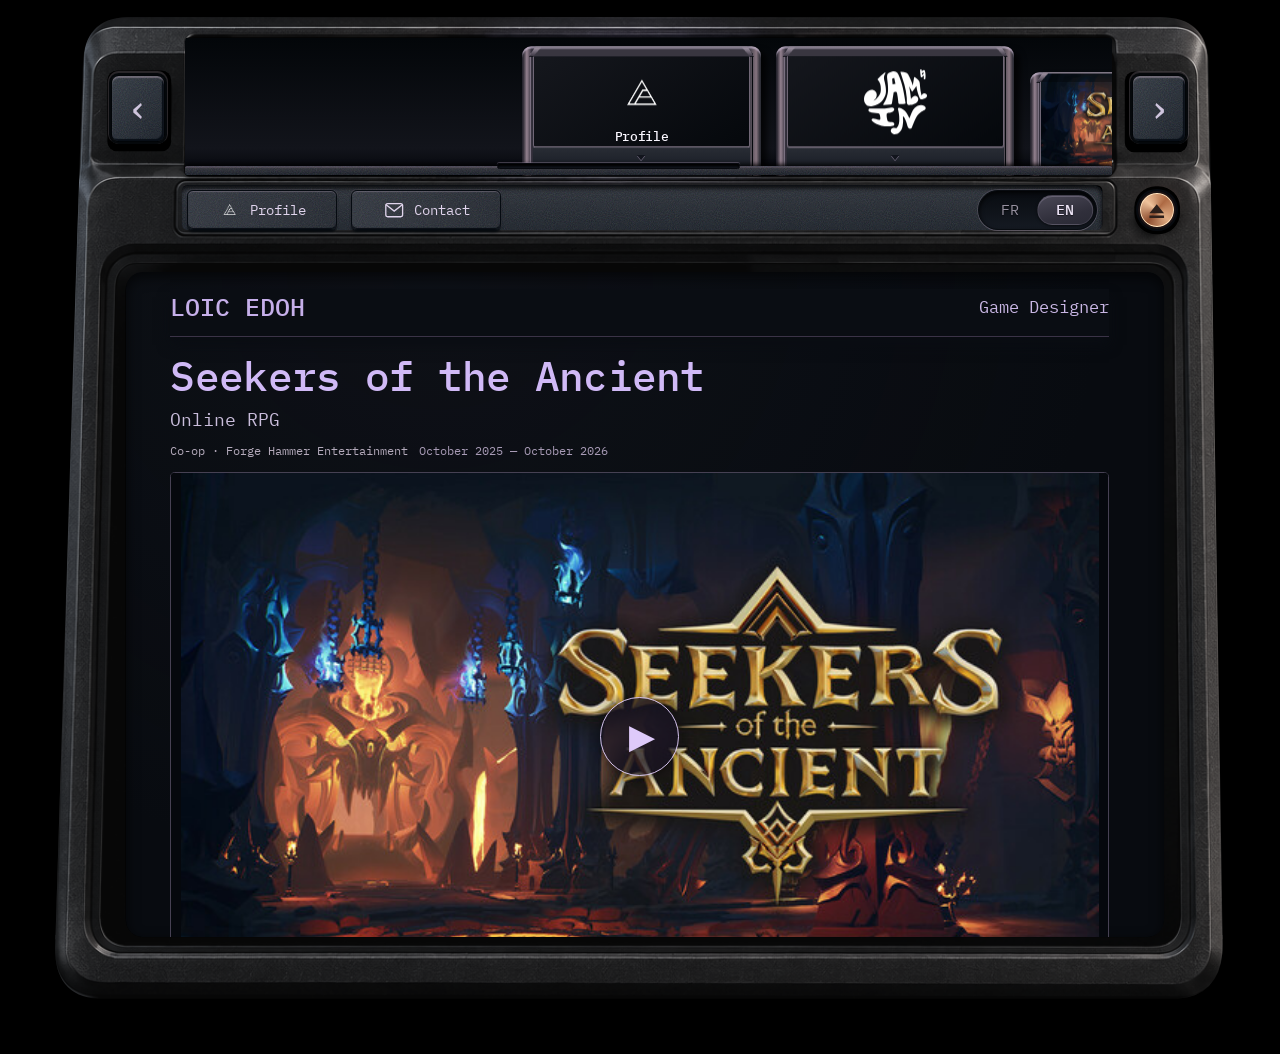
==== commit 0dad05d0: "feat(portfolio): clarify project context and refine media presentation" ====
--- a/index.html
+++ b/index.html
@@ -1 +1 @@
-<!doctype html><html lang="fr"><head><meta charset="utf-8"><meta name="viewport" content="width=device-width,initial-scale=1"><title>Loïc Edoh — Portfolio</title><meta name="description" content="Portfolio de Loïc Edoh. Conception de jeux et de produits numériques : projets, contexte et contributions."><meta name="theme-color" content="#17181c"><meta property="og:title" content="Loïc Edoh — Portfolio"><meta property="og:description" content="Conception de jeux et de produits numériques. Projets et contributions."><link rel="icon" href="assets/logo.png"><link rel="stylesheet" href="styles/site.css?v=portfolio-console-v1"><link rel="stylesheet" href="styles/console.css?v=portfolio-console-v1"><script src="scripts/site.js?v=portfolio-console-v1" defer></script><link rel="stylesheet" href="styles/concept.css?v=portfolio-console-v1"><script src="scripts/tactile.js?v=portfolio-console-v1" defer></script></head><body><a class="skip" href="#screen"><span class="fr" lang="fr">Aller au contenu</span><span class="en" lang="en">Skip to content</span></a><main class="workspace"><div class="equipment"><div class="control-well" aria-hidden="true"></div><div class="rail-sill" aria-hidden="true"></div><div class="slot-seat" aria-hidden="true"></div><div class="shell-finish" aria-hidden="true"></div><svg class="concept-shell desktop-shell" viewBox="20 70 1110 900" preserveAspectRatio="none" aria-hidden="true"><defs><mask id="desktop-shell-mask" maskUnits="userSpaceOnUse" x="0" y="0" width="1536" height="1024"><path d="M92 75H1065Q1108 75 1110 117L1123 894Q1126 948 1081 952H70Q22 952 25 899L51 119Q52 76 92 75Z" fill="white"/><rect x="147" y="94" width="872" height="130" rx="3" fill="black"/><rect x="74" y="125" width="60" height="76" rx="9" fill="black"/><rect x="1031" y="126" width="59" height="76" rx="9" fill="black"/><rect x="144" y="233" width="866" height="42" rx="5" fill="black"/><rect x="1040" y="234" width="43" height="45" rx="20" fill="black"/><rect x="91" y="315" width="977" height="579" rx="16" fill="black"/></mask></defs><defs><clipPath id="desktop-upper"><rect width="1536" height="315"/></clipPath><clipPath id="desktop-screen-stretch"><rect y="315" width="1536" height="625.32"/></clipPath><clipPath id="desktop-lower"><rect y="940.32" width="1536" height="200"/></clipPath></defs><g clip-path="url(#desktop-upper)"><image href="assets/concept.png" width="1536" height="1024" mask="url(#desktop-shell-mask)"/></g><g clip-path="url(#desktop-screen-stretch)"><g transform="translate(0 -25.2) scale(1 1.08)"><image href="assets/concept.png" width="1536" height="1024" mask="url(#desktop-shell-mask)"/></g></g><g clip-path="url(#desktop-lower)"><g transform="translate(0 46.32)"><image href="assets/concept.png" width="1536" height="1024" mask="url(#desktop-shell-mask)"/></g></g></svg><svg class="concept-shell mobile-shell" viewBox="1157 80 348 895" preserveAspectRatio="none" aria-hidden="true"><defs><mask id="mobile-shell-mask" maskUnits="userSpaceOnUse" x="0" y="0" width="1536" height="1024"><path d="M1208 88H1444Q1487 88 1488 132L1498 913Q1499 955 1458 958H1205Q1167 958 1167 915L1166 130Q1166 88 1208 88Z" fill="white"/><rect x="1231" y="112" width="180" height="145" rx="3" fill="black"/><rect x="1179" y="159" width="43" height="64" rx="6" fill="black"/><rect x="1429" y="159" width="44" height="65" rx="6" fill="black"/><rect x="1200" y="267" width="207" height="39" rx="6" fill="black"/><rect x="1423" y="266" width="42" height="43" rx="20" fill="black"/><rect x="1205" y="344" width="251" height="562" rx="8" fill="black"/></mask></defs><defs><clipPath id="mobile-upper"><rect width="1536" height="344"/></clipPath><clipPath id="mobile-screen-stretch"><rect y="344" width="1536" height="606.96"/></clipPath><clipPath id="mobile-lower"><rect y="950.96" width="1536" height="200"/></clipPath></defs><g clip-path="url(#mobile-upper)"><image href="assets/concept.png" width="1536" height="1024" mask="url(#mobile-shell-mask)"/></g><g clip-path="url(#mobile-screen-stretch)"><g transform="translate(0 -27.52) scale(1 1.08)"><image href="assets/concept.png" width="1536" height="1024" mask="url(#mobile-shell-mask)"/></g></g><g clip-path="url(#mobile-lower)"><g transform="translate(0 44.96)"><image href="assets/concept.png" width="1536" height="1024" mask="url(#mobile-shell-mask)"/></g></g></svg><section class="cartridge-module" aria-label="Cartouches / Cartridges"><div class="tray-cheek tray-cheek-left"><button id="shelf-prev" class="hardware shelf-arrow" aria-label="Cartouches précédentes / Previous cartridges" type="button">‹</button></div><div class="rack-window"><div class="cartridge-rack" id="cartridges"><div class="cartridge-slot"><a class="cartridge logo-cart" href="#profile" data-project="profile" aria-controls="profile" aria-expanded="false" aria-label="Profil"><span class="cart-ribs" aria-hidden="true"><img src="assets/logo.png" alt=""></span><span class="cart-label"><img src="assets/logo.png" alt="" loading="eager"><strong><span class="fr" lang="fr">Profil</span><span class="en" lang="en">Profile</span></strong></span><span class="cart-base" aria-hidden="true"><svg viewBox="0 0 24 24"><path d="M5 8h14l-7 9z"/></svg></span></a><span class="selection-light" aria-hidden="true"></span></div><div class="cartridge-slot"><a class="cartridge logo-cart jam-cart" href="#jam-in" data-project="jam-in" aria-controls="jam-in" aria-expanded="false" aria-label="Jam-In"><span class="cart-ribs" aria-hidden="true"><img src="assets/featured/jam-in-logo.svg" alt=""></span><span class="cart-label"><img src="assets/featured/jam-in-logo.svg" alt="" loading="eager"></span><span class="cart-base" aria-hidden="true"><svg viewBox="0 0 24 24"><path d="M5 8h14l-7 9z"/></svg></span></a><span class="selection-light" aria-hidden="true"></span></div><div class="cartridge-slot"><a class="cartridge seekers-cart" href="#seekers" data-project="seekers" aria-controls="seekers" aria-expanded="false" aria-label="Seekers of the Ancient"><span class="cart-ribs" aria-hidden="true"><img src="assets/featured/seekers-header.jpg" alt=""></span><span class="cart-label"><img src="assets/featured/seekers-header.jpg" alt="" loading="eager"></span><span class="cart-base" aria-hidden="true"><svg viewBox="0 0 24 24"><path d="M5 8h14l-7 9z"/></svg></span></a><span class="selection-light" aria-hidden="true"></span></div><div class="cartridge-slot"><a class="cartridge" href="#lucky-luke" data-project="lucky-luke" aria-controls="lucky-luke" aria-expanded="false" aria-label="Lucky Luke: Panique au Saloon"><span class="cart-ribs" aria-hidden="true"><img src="assets/portfolio/page-5-0.png" alt=""></span><span class="cart-label"><img src="assets/portfolio/page-5-0.png" alt="" loading="eager"></span><span class="cart-base" aria-hidden="true"><svg viewBox="0 0 24 24"><path d="M5 8h14l-7 9z"/></svg></span></a><span class="selection-light" aria-hidden="true"></span></div><div class="cartridge-slot"><a class="cartridge" href="#heavy-skits" data-project="heavy-skits" aria-controls="heavy-skits" aria-expanded="false" aria-label="Heavy Skits"><span class="cart-ribs" aria-hidden="true"><img src="assets/game-covers/heavy-skits.png" alt=""></span><span class="cart-label"><img src="assets/game-covers/heavy-skits.png" alt="" loading="eager"></span><span class="cart-base" aria-hidden="true"><svg viewBox="0 0 24 24"><path d="M5 8h14l-7 9z"/></svg></span></a><span class="selection-light" aria-hidden="true"></span></div><div class="cartridge-slot"><a class="cartridge" href="#airship-city" data-project="airship-city" aria-controls="airship-city" aria-expanded="false" aria-label="Airship City"><span class="cart-ribs" aria-hidden="true"><img src="assets/game-covers/airship-city.png" alt=""></span><span class="cart-label"><img src="assets/game-covers/airship-city.png" alt="" loading="eager"></span><span class="cart-base" aria-hidden="true"><svg viewBox="0 0 24 24"><path d="M5 8h14l-7 9z"/></svg></span></a><span class="selection-light" aria-hidden="true"></span></div><div class="cartridge-slot"><a class="cartridge" href="#delivered-with-care" data-project="delivered-with-care" aria-controls="delivered-with-care" aria-expanded="false" aria-label="Delivered With Care"><span class="cart-ribs" aria-hidden="true"><img src="assets/game-covers/dwc.png" alt=""></span><span class="cart-label"><img src="assets/game-covers/dwc.png" alt="" loading="eager"></span><span class="cart-base" aria-hidden="true"><svg viewBox="0 0 24 24"><path d="M5 8h14l-7 9z"/></svg></span></a><span class="selection-light" aria-hidden="true"></span></div><div class="cartridge-slot"><a class="cartridge" href="#greedy-bubble" data-project="greedy-bubble" aria-controls="greedy-bubble" aria-expanded="false" aria-label="Greedy Bubble"><span class="cart-ribs" aria-hidden="true"><img src="assets/game-covers/greedy-bubble.png" alt=""></span><span class="cart-label"><img src="assets/game-covers/greedy-bubble.png" alt="" loading="eager"></span><span class="cart-base" aria-hidden="true"><svg viewBox="0 0 24 24"><path d="M5 8h14l-7 9z"/></svg></span></a><span class="selection-light" aria-hidden="true"></span></div><div class="cartridge-slot"><a class="cartridge logo-cart contact-cart" href="#contact-panel" data-project="contact-panel" aria-controls="contact-panel" aria-expanded="false" aria-label="Contact"><span class="cart-ribs" aria-hidden="true"></span><span class="cart-label"><svg viewBox="0 0 24 24" aria-hidden="true"><rect x="3" y="5" width="18" height="14" rx="2"/><path d="m3 6 9 7 9-7"/></svg><strong>Contact</strong></span><span class="cart-base" aria-hidden="true"><svg viewBox="0 0 24 24"><path d="M5 8h14l-7 9z"/></svg></span></a><span class="selection-light" aria-hidden="true"></span></div></div><div class="module-lip" aria-hidden="true"></div></div><div class="tray-cheek tray-cheek-right"><button id="shelf-next" class="hardware shelf-arrow" aria-label="Cartouches suivantes / Next cartridges" type="button">›</button></div></section><div class="monitor-foot" aria-hidden="true"></div><section class="monitor" aria-label="Portfolio"><div class="control-deck"><div class="navigation-keys"><button id="profile-shortcut" class="hardware profile-key" type="button" aria-label="Profil / Profile"><img class="personal-logo" src="assets/logo.png" alt=""><span class="fr" lang="fr">Profil</span><span class="en" lang="en">Profile</span></button><button id="contact-shortcut" class="hardware contact-key" type="button" aria-controls="contact-panel" aria-label="Contact"><svg viewBox="0 0 24 24" aria-hidden="true"><rect x="3" y="5" width="18" height="14" rx="2"/><path d="m3 6 9 7 9-7"/></svg><span class="contact-caption">Contact</span></button><div class="speaker" aria-hidden="true"></div><div class="languages" role="group" aria-label="Langue / Language"><span class="language-slider" aria-hidden="true"></span><button type="button" data-lang="fr" aria-pressed="true" aria-label="Français">FR</button><button type="button" data-lang="en" aria-pressed="false" aria-label="English">EN</button></div></div><span class="power" aria-hidden="true"></span><button id="eject" class="eject-key" type="button" aria-label="Éjecter la cartouche / Eject cartridge"><svg viewBox="0 0 24 24" aria-hidden="true"><path d="M12 4 3 15h18L12 4Zm-9 14h18v3H3z"/></svg></button></div><div class="bezel"><div class="screen" id="screen" tabindex="0" aria-label="Contenu de la cartouche / Cartridge content"><div class="screen-top"><span>LOIC EDOH</span><span class="screen-status" id="screen-role">Designer</span></div><div id="empty-screen" hidden><div class="slot-symbol" aria-hidden="true">↓</div><h1><span class="fr" lang="fr">Insérez une cartouche</span><span class="en" lang="en">Insert a cartridge</span></h1><p><span class="fr" lang="fr">Choisissez un projet ci-dessus.</span><span class="en" lang="en">Choose a project above.</span></p></div><article id="profile" class="project-panel profile-panel"><div class="profile-heading"><img class="personal-logo" src="assets/logo.png" alt=""><div><p class="eyebrow"><span class="fr" lang="fr">Profil</span><span class="en" lang="en">Profile</span></p><h1>Loïc Edoh</h1><p class="roles"><span class="fr" lang="fr">Concepteur de jeux · Conception produit</span><span class="en" lang="en">Game Designer · Product Design</span></p></div></div><div class="profile-copy"><p><span class="fr" lang="fr">Je conçois des systèmes et des expériences interactives, du jeu vidéo aux produits numériques. Mon travail couvre la recherche, la définition des mécaniques, le prototypage, la documentation et les itérations avec les équipes de production.</span><span class="en" lang="en">I design interactive systems and experiences, from video games to digital products. My work includes research, mechanics design, prototyping, documentation and iteration with production teams.</span></p><p><span class="fr" lang="fr">J’ai travaillé sur Seekers of the Ancient chez Forge Hammer Entertainment. Je développe également Jam-In, une plateforme qui aide les gens à découvrir des événements de musique locaux.</span><span class="en" lang="en">I worked on Seekers of the Ancient at Forge Hammer Entertainment. I also develop Jam-In, a platform that helps people discover local music events.</span></p></div><div class="profile-section"><h2><span class="fr" lang="fr">Projets</span><span class="en" lang="en">Projects</span></h2><div class="project-index"><a href="#jam-in" class="index-link"><span>Jam-In</span><span aria-hidden="true">↗</span></a><a href="#seekers" class="index-link"><span>Seekers of the Ancient</span><span aria-hidden="true">↗</span></a><a href="#lucky-luke" class="index-link"><span>Lucky Luke: Panique au Saloon</span><span aria-hidden="true">↗</span></a><a href="#heavy-skits" class="index-link"><span>Heavy Skits</span><span aria-hidden="true">↗</span></a><a href="#airship-city" class="index-link"><span>Airship City</span><span aria-hidden="true">↗</span></a><a href="#delivered-with-care" class="index-link"><span>Delivered With Care</span><span aria-hidden="true">↗</span></a><a href="#greedy-bubble" class="index-link"><span>Greedy Bubble</span><span aria-hidden="true">↗</span></a></div></div><section class="profile-section contact"><h2>Contact</h2><a class="index-link" href="#contact-panel"><span class="fr" lang="fr">Formulaire de contact</span><span class="en" lang="en">Contact form</span> <span aria-hidden="true">→</span></a><a href="mailto:l.edoh@outlook.com">l.edoh@outlook.com <span>↗</span></a><a href="https://www.linkedin.com/in/lo%C3%AFc-edoh-3798aa196/" target="_blank" rel="noopener noreferrer">LinkedIn <span>↗</span></a><a href="https://en-ra.itch.io/" target="_blank" rel="noopener noreferrer">itch.io <span>↗</span></a></section></article><article id="jam-in" class="project-panel" hidden><div class="project-heading"><p class="eyebrow"><span class="fr" lang="fr">Plateforme web · Fondateur / Conception produit</span><span class="en" lang="en">Web platform · Founder / Product design</span></p><h1>Jam-In</h1><p class="project-date"><span class="fr" lang="fr">2025 — aujourd’hui</span><span class="en" lang="en">2025 — present</span></p></div><div class="lead-media still"><img src="assets/featured/jam-in.png" alt="Jam-In" loading="lazy"></div><div class="project-body"><p class="description"><span class="fr" lang="fr">Plateforme de découverte et de gestion d’événements musicaux locaux : jam sessions, scènes ouvertes et concerts. Pour les publics comme pour les organisateurs.</span><span class="en" lang="en">Platform to discover and manage local live music events: jam sessions, open mics and concerts, for audiences and organizers.</span></p><section class="contributions"><h2>Contributions</h2><ul><li><span class="fr" lang="fr">Fondation et conception du produit de bout en bout : recherche utilisateurs, stratégie, parcours, spécifications, priorisation et lancement.</span><span class="en" lang="en">Founded and designed the product end to end: user research, strategy, user journeys, specifications, prioritization and launch.</span></li><li><span class="fr" lang="fr">Validation du besoin avant le développement : premier test d’inscription, puis prototype sous forme d’infolettre pour explorer la découverte d’événements locaux.</span><span class="en" lang="en">Validated demand before development through an initial sign-up test, then a newsletter prototype exploring local event discovery.</span></li><li><span class="fr" lang="fr">Conception des parcours de découverte et des outils organisateurs à partir des usages terrain et de retours directs.</span><span class="en" lang="en">Designed discovery journeys and organizer tools based on field observations and direct feedback.</span></li><li><span class="fr" lang="fr">Évolution des modèles de récurrence, de la gestion des médias et de la prise en charge de plusieurs identités d’organisateurs.</span><span class="en" lang="en">Iterated on recurring-event models, media management and support for multiple organizer identities.</span></li><li><span class="fr" lang="fr">Mise en place d’un développement assisté par agents IA : traduction des spécifications en implémentation, analyse des contraintes techniques, déploiement et itérations.</span><span class="en" lang="en">Established an AI-agent-assisted development workflow: translating specifications into implementation, analyzing technical constraints, deploying and iterating.</span></li></ul></section><a class="project-link" href="https://www.jam-in.net/" target="_blank" rel="noopener noreferrer"><span class="fr" lang="fr">Découvrir Jam-In</span><span class="en" lang="en">Explore Jam-In</span> <span aria-hidden="true">↗</span></a></div><section class="related-projects"><h2><span class="fr" lang="fr">Autres projets</span><span class="en" lang="en">Other projects</span></h2><div class="related-grid"><a class="index-link related-link" href="#seekers"><img class="related-art" src="assets/featured/seekers.jpg" alt="" loading="lazy"><span>Seekers of the Ancient</span><span aria-hidden="true">→</span></a><a class="index-link related-link" href="#lucky-luke"><img class="related-art" src="assets/portfolio/page-5-0.png" alt="" loading="lazy"><span>Lucky Luke: Panique au Saloon</span><span aria-hidden="true">→</span></a></div></section></article><article id="seekers" class="project-panel" hidden><div class="project-heading"><p class="eyebrow"><span class="fr" lang="fr">RPG coopératif · Forge Hammer Entertainment</span><span class="en" lang="en">Co-op RPG · Forge Hammer Entertainment</span></p><h1>Seekers of the Ancient</h1><p class="project-date"><span class="fr" lang="fr">octobre 2025 — octobre 2026</span><span class="en" lang="en">October 2025 — October 2026</span></p></div><div class="lead-media youtube"><button class="video-poster" type="button" aria-label="Lire la vidéo / Play video"><img src="assets/featured/seekers.jpg" alt=""><span class="play-disc" aria-hidden="true">▶</span></button><iframe hidden data-src="https://www.youtube-nocookie.com/embed/H1DFRMB-EGY?rel=0" title="Seekers of the Ancient" allow="accelerometer; autoplay; encrypted-media; gyroscope; picture-in-picture; fullscreen" allowfullscreen></iframe></div><a class="video-source" href="https://youtu.be/H1DFRMB-EGY" target="_blank" rel="noopener noreferrer"><span class="fr" lang="fr">Voir la vidéo source</span><span class="en" lang="en">View original video</span> ↗</a><div class="project-body"><p class="description"><span class="fr" lang="fr">Conception de quêtes et d’activités pour un RPG en monde ouvert, en collaboration avec l’équipe technique. Développement d’outils assistés par agents IA pour soutenir la production.</span><span class="en" lang="en">Quest and activity design for an open-world RPG, working with the technical team. Development of AI-agent-assisted tools to support production.</span></p><section class="contributions"><h2>Contributions</h2><ul><li><span class="fr" lang="fr">Conception et équilibrage de quêtes, d’activités et de mécaniques interconnectées : rythme, progression, conditions et challenge.</span><span class="en" lang="en">Design and balancing of quests, activities and interconnected mechanics: pacing, progression, conditions and challenge.</span></li><li><span class="fr" lang="fr">Production des quêtes de la conception à l’intégration en moteur, puis itérations avec l’équipe technique selon les contraintes de production et les retours sur l’expérience joueur.</span><span class="en" lang="en">Quest production from design to in-engine integration, followed by iteration with the technical team based on production constraints and player-experience feedback.</span></li><li><span class="fr" lang="fr">Identification d’une limitation du système de quêtes et proposition d’une gestion de leurs dépendances et de leur hiérarchie, utilisée sur plusieurs séries de quêtes.</span><span class="en" lang="en">Identified a limitation in the quest system and proposed dependency and hierarchy management used across multiple quest series.</span></li><li><span class="fr" lang="fr">Développement d’un agent autonome personnalisé avec Hermes Agent pour accompagner la production des quêtes, de l’idéation à l’intégration en moteur.</span><span class="en" lang="en">Developed a custom autonomous agent with Hermes Agent to support quest production, from ideation to in-engine integration.</span></li></ul></section><a class="project-link" href="https://store.steampowered.com/app/2598580/Seekers_of_the_Ancient/" target="_blank" rel="noopener noreferrer"><span class="fr" lang="fr">Voir sur Steam</span><span class="en" lang="en">View on Steam</span> <span aria-hidden="true">↗</span></a></div><section class="project-gallery"><h2><span class="fr" lang="fr">Images et documents</span><span class="en" lang="en">Images and documents</span></h2><div class="gallery-grid"><a href="assets/project_images/seekers/1.jpg"><img src="assets/project_images/seekers/1.jpg" alt="Seekers of the Ancient — capture de jeu 1" loading="lazy"></a><a href="assets/project_images/seekers/2.jpg"><img src="assets/project_images/seekers/2.jpg" alt="Seekers of the Ancient — capture de jeu 2" loading="lazy"></a><a href="assets/project_images/seekers/3.jpg"><img src="assets/project_images/seekers/3.jpg" alt="Seekers of the Ancient — capture de jeu 3" loading="lazy"></a></div></section><section class="related-projects"><h2><span class="fr" lang="fr">Autres projets</span><span class="en" lang="en">Other projects</span></h2><div class="related-grid"><a class="index-link related-link" href="#lucky-luke"><img class="related-art" src="assets/portfolio/page-5-0.png" alt="" loading="lazy"><span>Lucky Luke: Panique au Saloon</span><span aria-hidden="true">→</span></a><a class="index-link related-link" href="#heavy-skits"><img class="related-art" src="assets/game-covers/heavy-skits.png" alt="" loading="lazy"><span>Heavy Skits</span><span aria-hidden="true">→</span></a></div></section></article><article id="lucky-luke" class="project-panel" hidden><div class="project-heading"><p class="eyebrow"><span class="fr" lang="fr">Réalité virtuelle · Kalank Games · FIBD 2025</span><span class="en" lang="en">Virtual reality · Kalank Games · FIBD 2025</span></p><h1>Lucky Luke: Panique au Saloon</h1><p class="project-date"><span class="fr" lang="fr">2025</span><span class="en" lang="en">2025</span></p></div><div class="lead-media youtube"><button class="video-poster" type="button" aria-label="Lire la vidéo / Play video"><img src="assets/portfolio/page-5-0.png" alt=""><span class="play-disc" aria-hidden="true">▶</span></button><iframe hidden data-src="https://www.youtube-nocookie.com/embed/pe22dM1mmOw?rel=0" title="Lucky Luke: Panique au Saloon" allow="accelerometer; autoplay; encrypted-media; gyroscope; picture-in-picture; fullscreen" allowfullscreen></iframe></div><a class="video-source" href="https://youtu.be/pe22dM1mmOw" target="_blank" rel="noopener noreferrer"><span class="fr" lang="fr">Voir la vidéo source</span><span class="en" lang="en">View original video</span> ↗</a><div class="project-body"><p class="description"><span class="fr" lang="fr">Expérience de tir en réalité virtuelle de cinq minutes, répartie sur trois niveaux. Conçue chez Kalank Games, présentée au Festival International de la Bande Dessinée d’Angoulême 2025 (FIBD), puis adaptée et déployée au Parc Spirou Provence.</span><span class="en" lang="en">A five-minute VR shooting experience across three levels. Developed at Kalank Games, presented at Angoulême International Comic Festival 2025 (FIBD), then adapted and deployed at Parc Spirou Provence.</span></p><section class="contributions"><h2>Contributions</h2><ul><li><span class="fr" lang="fr">Conception de bout en bout : structure de l’expérience, enchaînement des trois niveaux et parcours du joueur.</span><span class="en" lang="en">End-to-end design: experience structure, three-level sequence and player routes.</span></li><li><span class="fr" lang="fr">Conception des systèmes de combat et des règles de score ; équilibrage du rythme, de la progression et de la difficulté pour une session VR courte.</span><span class="en" lang="en">Combat and scoring systems; balancing pacing, progression and difficulty for a short VR session.</span></li><li><span class="fr" lang="fr">Production des layouts et spécifications nécessaires à la réalisation des niveaux.</span><span class="en" lang="en">Production of level layouts and implementation specifications.</span></li><li><span class="fr" lang="fr">Collaboration directe avec les programmeurs, de la conception au graybox et à l’implémentation.</span><span class="en" lang="en">Direct collaboration with programmers, from design through grayboxing and implementation.</span></li><li><span class="fr" lang="fr">Travail sur les outils de level design et les dialogues.</span><span class="en" lang="en">Work on level design tools and dialogue.</span></li></ul></section></div><section class="project-gallery"><h2><span class="fr" lang="fr">Images et documents</span><span class="en" lang="en">Images and documents</span></h2><div class="gallery-grid"><a href="assets/portfolio/page-5-0.png" target="_blank" rel="noopener"><img src="assets/portfolio/page-5-0.png" alt="Lucky Luke: Panique au Saloon — 1" loading="lazy"></a></div></section><section class="related-projects"><h2><span class="fr" lang="fr">Autres projets</span><span class="en" lang="en">Other projects</span></h2><div class="related-grid"><a class="index-link related-link" href="#heavy-skits"><img class="related-art" src="assets/game-covers/heavy-skits.png" alt="" loading="lazy"><span>Heavy Skits</span><span aria-hidden="true">→</span></a><a class="index-link related-link" href="#airship-city"><img class="related-art" src="assets/game-covers/airship-city.png" alt="" loading="lazy"><span>Airship City</span><span aria-hidden="true">→</span></a></div></section></article><article id="heavy-skits" class="project-panel" hidden><div class="project-heading"><p class="eyebrow"><span class="fr" lang="fr">Game jam · Jeu de cartes · 48 h · 6 personnes</span><span class="en" lang="en">Game jam · Card game · 48 hours · 6 people</span></p><h1>Heavy Skits</h1><p class="project-date"><span class="fr" lang="fr">janvier 2024</span><span class="en" lang="en">January 2024</span></p></div><div class="lead-media"><video controls playsinline preload="none" poster="assets/game-covers/heavy-skits.png" aria-label="Heavy Skits"><source src="assets/gameplay-web/heavy-skits.mp4" type="video/mp4"></video></div><div class="project-body"><p class="description"><span class="fr" lang="fr">Jeu de cartes humoristique où chaque blague a un poids et doit correspondre aux goûts du public, sous pression du temps.</span><span class="en" lang="en">A timed comedy card game where jokes have different weights and must match the audience’s preferences.</span></p><section class="contributions"><h2>Contributions</h2><ul><li><span class="fr" lang="fr">Itérations rapides pendant la game jam.</span><span class="en" lang="en">Rapid iteration during a game jam.</span></li><li><span class="fr" lang="fr">Mécaniques de cartes et réactions.</span><span class="en" lang="en">Card and audience reaction mechanics.</span></li><li><span class="fr" lang="fr">Système pour l’intégration sonore.</span><span class="en" lang="en">System supporting audio integration.</span></li></ul></section><a class="project-link" href="https://en-ra.itch.io/heavy-skits" target="_blank" rel="noopener noreferrer"><span class="fr" lang="fr">Jouer sur itch.io</span><span class="en" lang="en">Play on itch.io</span> <span aria-hidden="true">↗</span></a></div><section class="project-gallery"><h2><span class="fr" lang="fr">Images et documents</span><span class="en" lang="en">Images and documents</span></h2><div class="gallery-grid"><a href="assets/project_images/heavy-skits/screeshot-1.png" target="_blank" rel="noopener"><img src="assets/project_images/heavy-skits/screeshot-1.png" alt="Heavy Skits — 1" loading="lazy"></a><a href="assets/project_images/heavy-skits/screeshot-3.png" target="_blank" rel="noopener"><img src="assets/project_images/heavy-skits/screeshot-3.png" alt="Heavy Skits — 2" loading="lazy"></a></div></section><section class="related-projects"><h2><span class="fr" lang="fr">Autres projets</span><span class="en" lang="en">Other projects</span></h2><div class="related-grid"><a class="index-link related-link" href="#airship-city"><img class="related-art" src="assets/game-covers/airship-city.png" alt="" loading="lazy"><span>Airship City</span><span aria-hidden="true">→</span></a><a class="index-link related-link" href="#delivered-with-care"><img class="related-art" src="assets/game-covers/dwc.png" alt="" loading="lazy"><span>Delivered With Care</span><span aria-hidden="true">→</span></a></div></section></article><article id="airship-city" class="project-panel" hidden><div class="project-heading"><p class="eyebrow"><span class="fr" lang="fr">Prototype · Unity</span><span class="en" lang="en">Prototype · Unity</span></p><h1>Airship City</h1><p class="project-date"><span class="fr" lang="fr">juin 2023</span><span class="en" lang="en">June 2023</span></p></div><div class="lead-media"><video controls playsinline preload="none" poster="assets/game-covers/airship-city.png" aria-label="Airship City"><source src="assets/gameplay-web/airship-city.mp4" type="video/mp4"></video></div><div class="project-body"><p class="description"><span class="fr" lang="fr">Un prototype de city builder où l’on gère une flotte de vaisseaux volants, ses ressources et les effets de la météo.</span><span class="en" lang="en">A city-builder prototype about managing a fleet of flying ships, its resources and the effects of the weather.</span></p><section class="contributions"><h2>Contributions</h2><ul><li><span class="fr" lang="fr">Conception du gameplay, des systèmes et équilibrage.</span><span class="en" lang="en">Core gameplay, systems design and balancing.</span></li><li><span class="fr" lang="fr">Construction d’une chronologie de progression pour guider l’équilibrage.</span><span class="en" lang="en">Creation of a progression timeline to guide balancing.</span></li><li><span class="fr" lang="fr">Paramétrage dans FMOD des ambiances et de la musique en fonction des situations de jeu.</span><span class="en" lang="en">FMOD parameters for ambience and music responding to gameplay situations.</span></li></ul></section></div><section class="project-gallery"><h2><span class="fr" lang="fr">Images et documents</span><span class="en" lang="en">Images and documents</span></h2><div class="gallery-grid"><a href="assets/project_images/airship-city/gameplay-timeline_2.png" target="_blank" rel="noopener"><img src="assets/project_images/airship-city/gameplay-timeline_2.png" alt="Airship City — 1" loading="lazy"></a><a href="assets/project_images/airship-city/fleet.png" target="_blank" rel="noopener"><img src="assets/project_images/airship-city/fleet.png" alt="Airship City — 2" loading="lazy"></a></div></section><section class="related-projects"><h2><span class="fr" lang="fr">Autres projets</span><span class="en" lang="en">Other projects</span></h2><div class="related-grid"><a class="index-link related-link" href="#delivered-with-care"><img class="related-art" src="assets/game-covers/dwc.png" alt="" loading="lazy"><span>Delivered With Care</span><span aria-hidden="true">→</span></a><a class="index-link related-link" href="#greedy-bubble"><img class="related-art" src="assets/game-covers/greedy-bubble.png" alt="" loading="lazy"><span>Greedy Bubble</span><span aria-hidden="true">→</span></a></div></section></article><article id="delivered-with-care" class="project-panel" hidden><div class="project-heading"><p class="eyebrow"><span class="fr" lang="fr">Game jam · Unity</span><span class="en" lang="en">Game jam · Unity</span></p><h1>Delivered With Care</h1><p class="project-date"><span class="fr" lang="fr">avril 2023</span><span class="en" lang="en">April 2023</span></p></div><div class="lead-media"><video controls playsinline preload="none" poster="assets/game-covers/dwc.png" aria-label="Delivered With Care"><source src="assets/gameplay-web/dwc.mp4" type="video/mp4"></video></div><div class="project-body"><p class="description"><span class="fr" lang="fr">Un jeu de plateforme 2D où le colis permet des mouvements spéciaux, mais ne doit pas toucher le sol trop souvent.</span><span class="en" lang="en">A 2D platformer where a package enables special moves, but must not hit the ground too often.</span></p><section class="contributions"><h2>Contributions</h2><ul><li><span class="fr" lang="fr">Conception du gameplay et des niveaux autour du colis.</span><span class="en" lang="en">Gameplay and level design built around the package.</span></li><li><span class="fr" lang="fr">Introduction progressive des mécaniques dans les niveaux.</span><span class="en" lang="en">Progressive introduction of mechanics throughout the levels.</span></li><li><span class="fr" lang="fr">Effets sonores, musique et intégration.</span><span class="en" lang="en">Sound effects, music and integration.</span></li></ul></section><a class="project-link" href="https://steeviee.itch.io/delivered-with-care" target="_blank" rel="noopener noreferrer"><span class="fr" lang="fr">Jouer sur itch.io</span><span class="en" lang="en">Play on itch.io</span> <span aria-hidden="true">↗</span></a></div><section class="project-gallery"><h2><span class="fr" lang="fr">Images et documents</span><span class="en" lang="en">Images and documents</span></h2><div class="gallery-grid"><a href="assets/project_images/dwc/gameplay-park-original.png" target="_blank" rel="noopener"><img src="assets/project_images/dwc/gameplay-park-original.png" alt="Delivered With Care — 1" loading="lazy"></a></div></section><section class="related-projects"><h2><span class="fr" lang="fr">Autres projets</span><span class="en" lang="en">Other projects</span></h2><div class="related-grid"><a class="index-link related-link" href="#greedy-bubble"><img class="related-art" src="assets/game-covers/greedy-bubble.png" alt="" loading="lazy"><span>Greedy Bubble</span><span aria-hidden="true">→</span></a><a class="index-link related-link" href="#jam-in"><img class="related-art" src="assets/featured/jam-in.png" alt="" loading="lazy"><span>Jam-In</span><span aria-hidden="true">→</span></a></div></section></article><article id="greedy-bubble" class="project-panel" hidden><div class="project-heading"><p class="eyebrow"><span class="fr" lang="fr">Game jam · Unity</span><span class="en" lang="en">Game jam · Unity</span></p><h1>Greedy Bubble</h1><p class="project-date"><span class="fr" lang="fr">août 2023</span><span class="en" lang="en">August 2023</span></p></div><div class="lead-media"><video controls playsinline preload="none" poster="assets/game-covers/greedy-bubble.png" aria-label="Greedy Bubble"><source src="assets/gameplay-web/greedy-bubble.mp4" type="video/mp4"></video></div><div class="project-body"><p class="description"><span class="fr" lang="fr">Un jeu d’arcade où une bulle sous-marine ramasse des pièces et évite des harpons, avec une difficulté croissante.</span><span class="en" lang="en">An arcade game where an underwater bubble collects coins and avoids harpoons, with increasing difficulty.</span></p><section class="contributions"><h2>Contributions</h2><ul><li><span class="fr" lang="fr">Définition et documentation d’un gameplay adapté au temps disponible.</span><span class="en" lang="en">Definition and documentation of gameplay suited to the available time.</span></li><li><span class="fr" lang="fr">Équilibrage par itération sur des paramètres exposés dans Unity.</span><span class="en" lang="en">Iterative balancing using parameters exposed in Unity.</span></li><li><span class="fr" lang="fr">Composition de la musique et intégration audio.</span><span class="en" lang="en">Music composition and audio integration.</span></li></ul></section><a class="project-link" href="https://azarmajed.itch.io/greedy-bubble" target="_blank" rel="noopener noreferrer"><span class="fr" lang="fr">Jouer sur itch.io</span><span class="en" lang="en">Play on itch.io</span> <span aria-hidden="true">↗</span></a></div><section class="project-gallery"><h2><span class="fr" lang="fr">Images et documents</span><span class="en" lang="en">Images and documents</span></h2><div class="gallery-grid"><a href="assets/project_images/greedy-bubble/core-gameplay.jpg" target="_blank" rel="noopener"><img src="assets/project_images/greedy-bubble/core-gameplay.jpg" alt="Greedy Bubble — 1" loading="lazy"></a><a href="assets/project_images/greedy-bubble/screenshot-2.png" target="_blank" rel="noopener"><img src="assets/project_images/greedy-bubble/screenshot-2.png" alt="Greedy Bubble — 2" loading="lazy"></a></div></section><section class="related-projects"><h2><span class="fr" lang="fr">Autres projets</span><span class="en" lang="en">Other projects</span></h2><div class="related-grid"><a class="index-link related-link" href="#jam-in"><img class="related-art" src="assets/featured/jam-in.png" alt="" loading="lazy"><span>Jam-In</span><span aria-hidden="true">→</span></a><a class="index-link related-link" href="#seekers"><img class="related-art" src="assets/featured/seekers.jpg" alt="" loading="lazy"><span>Seekers of the Ancient</span><span aria-hidden="true">→</span></a></div></section></article><article id="contact-panel" class="project-panel" hidden><div class="project-heading"><p class="eyebrow"><span class="fr" lang="fr">Écrivez-moi</span><span class="en" lang="en">Write to me</span></p><h1>Contact</h1></div><form id="contact-form" action="https://api.web3forms.com/submit" method="POST"><input type="hidden" name="access_key" value="ba5fc664-6fb5-4702-818b-b686d25e02b7"><input type="hidden" name="subject" value="Message depuis le portfolio de Loïc Edoh"><input type="checkbox" name="botcheck" hidden tabindex="-1"><label for="contact-name"><span class="fr" lang="fr">Nom</span><span class="en" lang="en">Name</span></label><input id="contact-name" name="name" autocomplete="name" maxlength="120" required><label for="contact-email"><span class="fr" lang="fr">Adresse courriel</span><span class="en" lang="en">Email address</span></label><input id="contact-email" type="email" name="email" autocomplete="email" maxlength="254" required><label for="contact-message">Message</label><textarea id="contact-message" name="message" rows="5" maxlength="10000" required></textarea><button class="project-link" type="submit"><span class="fr" lang="fr">Envoyer le message</span><span class="en" lang="en">Send message</span> <span aria-hidden="true">↗</span></button><p id="contact-result" role="status" aria-live="polite"></p></form><p class="direct-email"><span class="fr" lang="fr">Ou par courriel :</span><span class="en" lang="en">Or by email:</span> <a href="mailto:l.edoh@outlook.com">l.edoh@outlook.com</a></p></article></div></div></section></div><footer><span id="loaded-name" role="status" aria-live="polite"><span class="fr" lang="fr">Profil</span><span class="en" lang="en">Profile</span></span><span class="rack-hint"><span class="fr" lang="fr">Choisissez une cartouche</span><span class="en" lang="en">Choose a cartridge</span> <span aria-hidden="true">↓</span></span></footer></main><button id="back-to-top" type="button" aria-label="Haut de page / Scroll to top" hidden><svg viewBox="0 0 24 24" aria-hidden="true"><path d="m6 14 6-6 6 6M12 8v12"/></svg></button></body></html>
+<!doctype html><html lang="fr"><head><meta charset="utf-8"><meta name="viewport" content="width=device-width,initial-scale=1"><title>Loïc Edoh — Portfolio</title><meta name="description" content="Portfolio de Loïc Edoh. Conception de jeux et de produits numériques : projets, contexte et contributions."><meta name="theme-color" content="#17181c"><meta property="og:title" content="Loïc Edoh — Portfolio"><meta property="og:description" content="Conception de jeux et de produits numériques. Projets et contributions."><link rel="icon" href="assets/logo.png"><link rel="stylesheet" href="styles/site.css?v=portfolio-console-v1"><link rel="stylesheet" href="styles/console.css?v=portfolio-console-v1"><script src="scripts/site.js?v=portfolio-console-v1" defer></script><link rel="stylesheet" href="styles/concept.css?v=portfolio-polish-v2"><script src="scripts/tactile.js?v=portfolio-console-v1" defer></script></head><body><a class="skip" href="#screen"><span class="fr" lang="fr">Aller au contenu</span><span class="en" lang="en">Skip to content</span></a><main class="workspace"><div class="equipment"><div class="control-well" aria-hidden="true"></div><div class="rail-sill" aria-hidden="true"></div><div class="slot-seat" aria-hidden="true"></div><div class="shell-finish" aria-hidden="true"></div><svg class="concept-shell desktop-shell" viewBox="20 70 1110 900" preserveAspectRatio="none" aria-hidden="true"><defs><mask id="desktop-shell-mask" maskUnits="userSpaceOnUse" x="0" y="0" width="1536" height="1024"><path d="M92 75H1065Q1108 75 1110 117L1123 894Q1126 948 1081 952H70Q22 952 25 899L51 119Q52 76 92 75Z" fill="white"/><rect x="147" y="94" width="872" height="130" rx="3" fill="black"/><rect x="74" y="125" width="60" height="76" rx="9" fill="black"/><rect x="1031" y="126" width="59" height="76" rx="9" fill="black"/><rect x="144" y="233" width="866" height="42" rx="5" fill="black"/><rect x="1040" y="234" width="43" height="45" rx="20" fill="black"/><rect x="91" y="315" width="977" height="579" rx="16" fill="black"/></mask></defs><defs><clipPath id="desktop-upper"><rect width="1536" height="317"/></clipPath><clipPath id="desktop-screen-stretch"><rect y="313" width="1536" height="629.32"/></clipPath><clipPath id="desktop-lower"><rect y="938.32" width="1536" height="202"/></clipPath></defs><g clip-path="url(#desktop-upper)"><image href="assets/concept.png" width="1536" height="1024" mask="url(#desktop-shell-mask)"/></g><g clip-path="url(#desktop-screen-stretch)"><g transform="translate(0 -25.2) scale(1 1.08)"><image href="assets/concept.png" width="1536" height="1024" mask="url(#desktop-shell-mask)"/></g></g><g clip-path="url(#desktop-lower)"><g transform="translate(0 46.32)"><image href="assets/concept.png" width="1536" height="1024" mask="url(#desktop-shell-mask)"/></g></g></svg><svg class="concept-shell mobile-shell" viewBox="1157 80 348 895" preserveAspectRatio="none" aria-hidden="true"><defs><mask id="mobile-shell-mask" maskUnits="userSpaceOnUse" x="0" y="0" width="1536" height="1024"><path d="M1208 88H1444Q1487 88 1488 132L1498 913Q1499 955 1458 958H1205Q1167 958 1167 915L1166 130Q1166 88 1208 88Z" fill="white"/><rect x="1231" y="112" width="180" height="145" rx="3" fill="black"/><rect x="1179" y="159" width="43" height="64" rx="6" fill="black"/><rect x="1429" y="159" width="44" height="65" rx="6" fill="black"/><rect x="1200" y="267" width="207" height="39" rx="6" fill="black"/><rect x="1423" y="266" width="42" height="43" rx="20" fill="black"/><rect x="1205" y="344" width="251" height="562" rx="8" fill="black"/></mask></defs><defs><clipPath id="mobile-upper"><rect width="1536" height="346"/></clipPath><clipPath id="mobile-screen-stretch"><rect y="342" width="1536" height="610.96"/></clipPath><clipPath id="mobile-lower"><rect y="948.96" width="1536" height="202"/></clipPath></defs><g clip-path="url(#mobile-upper)"><image href="assets/concept.png" width="1536" height="1024" mask="url(#mobile-shell-mask)"/></g><g clip-path="url(#mobile-screen-stretch)"><g transform="translate(0 -27.52) scale(1 1.08)"><image href="assets/concept.png" width="1536" height="1024" mask="url(#mobile-shell-mask)"/></g></g><g clip-path="url(#mobile-lower)"><g transform="translate(0 44.96)"><image href="assets/concept.png" width="1536" height="1024" mask="url(#mobile-shell-mask)"/></g></g></svg><section class="cartridge-module" aria-label="Cartouches / Cartridges"><div class="tray-cheek tray-cheek-left"><button id="shelf-prev" class="hardware shelf-arrow" aria-label="Cartouches précédentes / Previous cartridges" type="button">‹</button></div><div class="rack-window"><div class="cartridge-rack" id="cartridges"><div class="cartridge-slot"><a class="cartridge logo-cart" href="#profile" data-project="profile" aria-controls="profile" aria-expanded="false" aria-label="Profil"><span class="cart-ribs" aria-hidden="true"><img src="assets/logo.png" alt=""></span><span class="cart-label"><img src="assets/logo.png" alt="" loading="eager"><strong><span class="fr" lang="fr">Profil</span><span class="en" lang="en">Profile</span></strong></span><span class="cart-base" aria-hidden="true"><svg viewBox="0 0 24 24"><path d="M5 8h14l-7 9z"/></svg></span></a><span class="selection-light" aria-hidden="true"></span></div><div class="cartridge-slot"><a class="cartridge logo-cart jam-cart" href="#jam-in" data-project="jam-in" aria-controls="jam-in" aria-expanded="false" aria-label="Jam-In"><span class="cart-ribs" aria-hidden="true"><img src="assets/featured/jam-in-logo.svg" alt=""></span><span class="cart-label"><img src="assets/featured/jam-in-logo.svg" alt="" loading="eager"></span><span class="cart-base" aria-hidden="true"><svg viewBox="0 0 24 24"><path d="M5 8h14l-7 9z"/></svg></span></a><span class="selection-light" aria-hidden="true"></span></div><div class="cartridge-slot"><a class="cartridge seekers-cart" href="#seekers" data-project="seekers" aria-controls="seekers" aria-expanded="false" aria-label="Seekers of the Ancient"><span class="cart-ribs" aria-hidden="true"><img src="assets/featured/seekers-header.jpg" alt=""></span><span class="cart-label"><img src="assets/featured/seekers-header.jpg" alt="" loading="eager"></span><span class="cart-base" aria-hidden="true"><svg viewBox="0 0 24 24"><path d="M5 8h14l-7 9z"/></svg></span></a><span class="selection-light" aria-hidden="true"></span></div><div class="cartridge-slot"><a class="cartridge" href="#lucky-luke" data-project="lucky-luke" aria-controls="lucky-luke" aria-expanded="false" aria-label="Lucky Luke: Panique au Saloon"><span class="cart-ribs" aria-hidden="true"><img src="assets/portfolio/page-5-0.png" alt=""></span><span class="cart-label"><img src="assets/portfolio/page-5-0.png" alt="" loading="eager"></span><span class="cart-base" aria-hidden="true"><svg viewBox="0 0 24 24"><path d="M5 8h14l-7 9z"/></svg></span></a><span class="selection-light" aria-hidden="true"></span></div><div class="cartridge-slot"><a class="cartridge" href="#heavy-skits" data-project="heavy-skits" aria-controls="heavy-skits" aria-expanded="false" aria-label="Heavy Skits"><span class="cart-ribs" aria-hidden="true"><img src="assets/game-covers/heavy-skits.png" alt=""></span><span class="cart-label"><img src="assets/game-covers/heavy-skits.png" alt="" loading="eager"></span><span class="cart-base" aria-hidden="true"><svg viewBox="0 0 24 24"><path d="M5 8h14l-7 9z"/></svg></span></a><span class="selection-light" aria-hidden="true"></span></div><div class="cartridge-slot"><a class="cartridge" href="#airship-city" data-project="airship-city" aria-controls="airship-city" aria-expanded="false" aria-label="Airship City"><span class="cart-ribs" aria-hidden="true"><img src="assets/game-covers/airship-city.png" alt=""></span><span class="cart-label"><img src="assets/game-covers/airship-city.png" alt="" loading="eager"></span><span class="cart-base" aria-hidden="true"><svg viewBox="0 0 24 24"><path d="M5 8h14l-7 9z"/></svg></span></a><span class="selection-light" aria-hidden="true"></span></div><div class="cartridge-slot"><a class="cartridge" href="#delivered-with-care" data-project="delivered-with-care" aria-controls="delivered-with-care" aria-expanded="false" aria-label="Delivered With Care"><span class="cart-ribs" aria-hidden="true"><img src="assets/game-covers/dwc.png" alt=""></span><span class="cart-label"><img src="assets/game-covers/dwc.png" alt="" loading="eager"></span><span class="cart-base" aria-hidden="true"><svg viewBox="0 0 24 24"><path d="M5 8h14l-7 9z"/></svg></span></a><span class="selection-light" aria-hidden="true"></span></div><div class="cartridge-slot"><a class="cartridge" href="#greedy-bubble" data-project="greedy-bubble" aria-controls="greedy-bubble" aria-expanded="false" aria-label="Greedy Bubble"><span class="cart-ribs" aria-hidden="true"><img src="assets/game-covers/greedy-bubble.png" alt=""></span><span class="cart-label"><img src="assets/game-covers/greedy-bubble.png" alt="" loading="eager"></span><span class="cart-base" aria-hidden="true"><svg viewBox="0 0 24 24"><path d="M5 8h14l-7 9z"/></svg></span></a><span class="selection-light" aria-hidden="true"></span></div><div class="cartridge-slot"><a class="cartridge logo-cart contact-cart" href="#contact-panel" data-project="contact-panel" aria-controls="contact-panel" aria-expanded="false" aria-label="Contact"><span class="cart-ribs" aria-hidden="true"></span><span class="cart-label"><svg viewBox="0 0 24 24" aria-hidden="true"><rect x="3" y="5" width="18" height="14" rx="2"/><path d="m3 6 9 7 9-7"/></svg><strong>Contact</strong></span><span class="cart-base" aria-hidden="true"><svg viewBox="0 0 24 24"><path d="M5 8h14l-7 9z"/></svg></span></a><span class="selection-light" aria-hidden="true"></span></div></div><div class="module-lip" aria-hidden="true"></div></div><div class="tray-cheek tray-cheek-right"><button id="shelf-next" class="hardware shelf-arrow" aria-label="Cartouches suivantes / Next cartridges" type="button">›</button></div></section><div class="monitor-foot" aria-hidden="true"></div><section class="monitor" aria-label="Portfolio"><div class="control-deck"><div class="navigation-keys"><button id="profile-shortcut" class="hardware profile-key" type="button" aria-label="Profil / Profile"><img class="personal-logo" src="assets/logo.png" alt=""><span class="fr" lang="fr">Profil</span><span class="en" lang="en">Profile</span></button><button id="contact-shortcut" class="hardware contact-key" type="button" aria-controls="contact-panel" aria-label="Contact"><svg viewBox="0 0 24 24" aria-hidden="true"><rect x="3" y="5" width="18" height="14" rx="2"/><path d="m3 6 9 7 9-7"/></svg><span class="contact-caption">Contact</span></button><div class="speaker" aria-hidden="true"></div><div class="languages" role="group" aria-label="Langue / Language"><span class="language-slider" aria-hidden="true"></span><button type="button" data-lang="fr" aria-pressed="true" aria-label="Français">FR</button><button type="button" data-lang="en" aria-pressed="false" aria-label="English">EN</button></div></div><span class="power" aria-hidden="true"></span><button id="eject" class="eject-key" type="button" aria-label="Éjecter la cartouche / Eject cartridge"><svg viewBox="0 0 24 24" aria-hidden="true"><path d="M12 4 3 15h18L12 4Zm-9 14h18v3H3z"/></svg></button></div><div class="bezel"><div class="screen" id="screen" tabindex="0" aria-label="Contenu de la cartouche / Cartridge content"><div class="screen-top"><span>LOIC EDOH</span><span class="screen-status" id="screen-role">Designer</span></div><div id="empty-screen" hidden><div class="slot-symbol" aria-hidden="true">↓</div><h1><span class="fr" lang="fr">Insérez une cartouche</span><span class="en" lang="en">Insert a cartridge</span></h1><p><span class="fr" lang="fr">Choisissez un projet ci-dessus.</span><span class="en" lang="en">Choose a project above.</span></p></div><article id="profile" class="project-panel profile-panel"><div class="profile-heading"><img class="personal-logo" src="assets/logo.png" alt=""><div><p class="eyebrow"><span class="fr" lang="fr">Profil</span><span class="en" lang="en">Profile</span></p><h1>Loïc Edoh</h1><p class="roles"><span class="fr" lang="fr">Concepteur de jeux · Conception produit</span><span class="en" lang="en">Game Designer · Product Design</span></p></div></div><div class="profile-copy"><p><span class="fr" lang="fr">Je conçois des systèmes et des expériences interactives, du jeu vidéo aux produits numériques. Mon travail couvre la recherche, la définition des mécaniques, le prototypage, la documentation et les itérations avec les équipes de production.</span><span class="en" lang="en">I design interactive systems and experiences, from video games to digital products. My work includes research, mechanics design, prototyping, documentation and iteration with production teams.</span></p><p><span class="fr" lang="fr">J’ai travaillé sur Seekers of the Ancient chez Forge Hammer Entertainment. Je développe également Jam-In, une plateforme qui aide les gens à découvrir des événements de musique locaux.</span><span class="en" lang="en">I worked on Seekers of the Ancient at Forge Hammer Entertainment. I also develop Jam-In, a platform that helps people discover local music events.</span></p></div><div class="profile-section"><h2><span class="fr" lang="fr">Projets</span><span class="en" lang="en">Projects</span></h2><div class="project-index"><a href="#jam-in" class="index-link"><span class="project-link-copy"><span class="project-link-title">Jam-In</span><span class="project-link-subtitle"><span class="fr" lang="fr">Conception Produit</span><span class="en" lang="en">Product Design</span></span></span><span aria-hidden="true">↗</span></a><a href="#seekers" class="index-link"><span class="project-link-copy"><span class="project-link-title">Seekers of the Ancient</span><span class="project-link-subtitle"><span class="fr" lang="fr">RPG en ligne</span><span class="en" lang="en">Online RPG</span></span></span><span aria-hidden="true">↗</span></a><a href="#lucky-luke" class="index-link"><span class="project-link-copy"><span class="project-link-title">Lucky Luke: Panique au Saloon</span><span class="project-link-subtitle"><span class="fr" lang="fr">VR Shooter</span><span class="en" lang="en">VR Shooter</span></span></span><span aria-hidden="true">↗</span></a><a href="#heavy-skits" class="index-link"><span class="project-link-copy"><span class="project-link-title">Heavy Skits</span><span class="project-link-subtitle"><span class="fr" lang="fr">Card Game - Game Jam</span><span class="en" lang="en">Card Game - Game Jam</span></span></span><span aria-hidden="true">↗</span></a><a href="#airship-city" class="index-link"><span class="project-link-copy"><span class="project-link-title">Airship City</span><span class="project-link-subtitle"><span class="fr" lang="fr">City Builder</span><span class="en" lang="en">City Builder</span></span></span><span aria-hidden="true">↗</span></a><a href="#delivered-with-care" class="index-link"><span class="project-link-copy"><span class="project-link-title">Delivered With Care</span><span class="project-link-subtitle"><span class="fr" lang="fr">Platformer - Game Jam</span><span class="en" lang="en">Platformer - Game Jam</span></span></span><span aria-hidden="true">↗</span></a><a href="#greedy-bubble" class="index-link"><span class="project-link-copy"><span class="project-link-title">Greedy Bubble</span><span class="project-link-subtitle"><span class="fr" lang="fr">Bubble Catcher - Game Jam</span><span class="en" lang="en">Bubble Catcher - Game Jam</span></span></span><span aria-hidden="true">↗</span></a></div></div><section class="profile-section contact"><h2>Contact</h2><a class="index-link" href="#contact-panel"><span class="fr" lang="fr">Formulaire de contact</span><span class="en" lang="en">Contact form</span> <span aria-hidden="true">→</span></a><a href="mailto:l.edoh@outlook.com">l.edoh@outlook.com <span>↗</span></a><a href="https://www.linkedin.com/in/lo%C3%AFc-edoh-3798aa196/" target="_blank" rel="noopener noreferrer">LinkedIn <span>↗</span></a><a href="https://en-ra.itch.io/" target="_blank" rel="noopener noreferrer">itch.io <span>↗</span></a></section></article><article id="jam-in" class="project-panel" hidden><div class="project-heading"><h1>Jam-In</h1><p class="project-subtitle"><span class="fr" lang="fr">Conception Produit</span><span class="en" lang="en">Product Design</span></p><p class="eyebrow"><span class="fr" lang="fr">Plateforme web · Fondateur</span><span class="en" lang="en">Web platform · Founder</span></p><p class="project-date"><span class="fr" lang="fr">2025 — aujourd’hui</span><span class="en" lang="en">2025 — present</span></p></div><div class="lead-media still"><img src="assets/featured/jam-in.png" alt="Jam-In" loading="lazy"></div><div class="project-body"><p class="description"><span class="fr" lang="fr">Plateforme de découverte et de gestion d’événements musicaux locaux : jam sessions, scènes ouvertes et concerts. Pour les publics comme pour les organisateurs.</span><span class="en" lang="en">Platform to discover and manage local live music events: jam sessions, open mics and concerts, for audiences and organizers.</span></p><section class="contributions"><h2>Contributions</h2><ul><li><span class="fr" lang="fr">Fondation et conception du produit de bout en bout : recherche utilisateurs, stratégie, parcours, spécifications, priorisation et lancement.</span><span class="en" lang="en">Founded and designed the product end to end: user research, strategy, user journeys, specifications, prioritization and launch.</span></li><li><span class="fr" lang="fr">Validation du besoin avant le développement : premier test d’inscription, puis prototype sous forme d’infolettre pour explorer la découverte d’événements locaux.</span><span class="en" lang="en">Validated demand before development through an initial sign-up test, then a newsletter prototype exploring local event discovery.</span></li><li><span class="fr" lang="fr">Conception des parcours de découverte et des outils organisateurs à partir des usages terrain et de retours directs.</span><span class="en" lang="en">Designed discovery journeys and organizer tools based on field observations and direct feedback.</span></li><li><span class="fr" lang="fr">Évolution des modèles de récurrence, de la gestion des médias et de la prise en charge de plusieurs identités d’organisateurs.</span><span class="en" lang="en">Iterated on recurring-event models, media management and support for multiple organizer identities.</span></li><li><span class="fr" lang="fr">Mise en place d’un développement assisté par agents IA : traduction des spécifications en implémentation, analyse des contraintes techniques, déploiement et itérations.</span><span class="en" lang="en">Established an AI-agent-assisted development workflow: translating specifications into implementation, analyzing technical constraints, deploying and iterating.</span></li></ul></section><a class="project-link" href="https://www.jam-in.net/" target="_blank" rel="noopener noreferrer"><span class="fr" lang="fr">Découvrir Jam-In</span><span class="en" lang="en">Explore Jam-In</span> <span aria-hidden="true">↗</span></a></div><section class="related-projects"><h2><span class="fr" lang="fr">Autres projets</span><span class="en" lang="en">Other projects</span></h2><div class="related-grid"><a class="index-link related-link" href="#seekers"><img class="related-art" src="assets/featured/seekers.jpg" alt="" loading="lazy"><span class="project-link-copy"><span class="project-link-title">Seekers of the Ancient</span><span class="project-link-subtitle"><span class="fr" lang="fr">RPG en ligne</span><span class="en" lang="en">Online RPG</span></span></span><span aria-hidden="true">→</span></a><a class="index-link related-link" href="#lucky-luke"><img class="related-art" src="assets/portfolio/page-5-0.png" alt="" loading="lazy"><span class="project-link-copy"><span class="project-link-title">Lucky Luke: Panique au Saloon</span><span class="project-link-subtitle"><span class="fr" lang="fr">VR Shooter</span><span class="en" lang="en">VR Shooter</span></span></span><span aria-hidden="true">→</span></a></div></section></article><article id="seekers" class="project-panel" hidden><div class="project-heading"><h1>Seekers of the Ancient</h1><p class="project-subtitle"><span class="fr" lang="fr">RPG en ligne</span><span class="en" lang="en">Online RPG</span></p><p class="eyebrow"><span class="fr" lang="fr">Coopératif · Forge Hammer Entertainment</span><span class="en" lang="en">Co-op · Forge Hammer Entertainment</span></p><p class="project-date"><span class="fr" lang="fr">octobre 2025 — octobre 2026</span><span class="en" lang="en">October 2025 — October 2026</span></p></div><div class="lead-media youtube"><button class="video-poster" type="button" aria-label="Lire la vidéo / Play video"><img src="assets/featured/seekers.jpg" alt=""><span class="play-disc" aria-hidden="true">▶</span></button><iframe hidden data-src="https://www.youtube-nocookie.com/embed/H1DFRMB-EGY?rel=0" title="Seekers of the Ancient" allow="accelerometer; autoplay; encrypted-media; gyroscope; picture-in-picture; fullscreen" allowfullscreen></iframe></div><a class="video-source" href="https://youtu.be/H1DFRMB-EGY" target="_blank" rel="noopener noreferrer"><span class="fr" lang="fr">Voir la vidéo source</span><span class="en" lang="en">View original video</span> ↗</a><div class="project-body"><p class="description"><span class="fr" lang="fr">Conception de quêtes et d’activités pour un RPG en monde ouvert, en collaboration avec l’équipe technique. Développement d’outils assistés par agents IA pour soutenir la production.</span><span class="en" lang="en">Quest and activity design for an open-world RPG, working with the technical team. Development of AI-agent-assisted tools to support production.</span></p><section class="contributions"><h2>Contributions</h2><ul><li><span class="fr" lang="fr">Conception et équilibrage de quêtes, d’activités et de mécaniques interconnectées : rythme, progression, conditions et challenge.</span><span class="en" lang="en">Design and balancing of quests, activities and interconnected mechanics: pacing, progression, conditions and challenge.</span></li><li><span class="fr" lang="fr">Production des quêtes de la conception à l’intégration en moteur, puis itérations avec l’équipe technique selon les contraintes de production et les retours sur l’expérience joueur.</span><span class="en" lang="en">Quest production from design to in-engine integration, followed by iteration with the technical team based on production constraints and player-experience feedback.</span></li><li><span class="fr" lang="fr">Identification d’une limitation du système de quêtes et proposition d’une gestion de leurs dépendances et de leur hiérarchie, utilisée sur plusieurs séries de quêtes.</span><span class="en" lang="en">Identified a limitation in the quest system and proposed dependency and hierarchy management used across multiple quest series.</span></li><li><span class="fr" lang="fr">Développement d’un agent autonome personnalisé avec Hermes Agent pour accompagner la production des quêtes, de l’idéation à l’intégration en moteur.</span><span class="en" lang="en">Developed a custom autonomous agent with Hermes Agent to support quest production, from ideation to in-engine integration.</span></li></ul></section><a class="project-link" href="https://store.steampowered.com/app/2598580/Seekers_of_the_Ancient/" target="_blank" rel="noopener noreferrer"><span class="fr" lang="fr">Voir sur Steam</span><span class="en" lang="en">View on Steam</span> <span aria-hidden="true">↗</span></a></div><section class="project-gallery"><h2><span class="fr" lang="fr">Images et documents</span><span class="en" lang="en">Images and documents</span></h2><div class="gallery-grid"><a href="assets/project_images/seekers/1.jpg"><img src="assets/project_images/seekers/1.jpg" alt="Seekers of the Ancient — capture de jeu 1" loading="lazy"></a><a href="assets/project_images/seekers/2.jpg"><img src="assets/project_images/seekers/2.jpg" alt="Seekers of the Ancient — capture de jeu 2" loading="lazy"></a><a href="assets/project_images/seekers/3.jpg"><img src="assets/project_images/seekers/3.jpg" alt="Seekers of the Ancient — capture de jeu 3" loading="lazy"></a></div></section><section class="related-projects"><h2><span class="fr" lang="fr">Autres projets</span><span class="en" lang="en">Other projects</span></h2><div class="related-grid"><a class="index-link related-link" href="#lucky-luke"><img class="related-art" src="assets/portfolio/page-5-0.png" alt="" loading="lazy"><span class="project-link-copy"><span class="project-link-title">Lucky Luke: Panique au Saloon</span><span class="project-link-subtitle"><span class="fr" lang="fr">VR Shooter</span><span class="en" lang="en">VR Shooter</span></span></span><span aria-hidden="true">→</span></a><a class="index-link related-link" href="#heavy-skits"><img class="related-art" src="assets/game-covers/heavy-skits.png" alt="" loading="lazy"><span class="project-link-copy"><span class="project-link-title">Heavy Skits</span><span class="project-link-subtitle"><span class="fr" lang="fr">Card Game - Game Jam</span><span class="en" lang="en">Card Game - Game Jam</span></span></span><span aria-hidden="true">→</span></a></div></section></article><article id="lucky-luke" class="project-panel" hidden><div class="project-heading"><h1>Lucky Luke: Panique au Saloon</h1><p class="project-subtitle"><span class="fr" lang="fr">VR Shooter</span><span class="en" lang="en">VR Shooter</span></p><p class="eyebrow"><span class="fr" lang="fr">Kalank Games · FIBD 2025</span><span class="en" lang="en">Kalank Games · FIBD 2025</span></p><p class="project-date"><span class="fr" lang="fr">2025</span><span class="en" lang="en">2025</span></p></div><div class="lead-media youtube"><button class="video-poster" type="button" aria-label="Lire la vidéo / Play video"><img src="assets/portfolio/page-5-0.png" alt=""><span class="play-disc" aria-hidden="true">▶</span></button><iframe hidden data-src="https://www.youtube-nocookie.com/embed/pe22dM1mmOw?rel=0" title="Lucky Luke: Panique au Saloon" allow="accelerometer; autoplay; encrypted-media; gyroscope; picture-in-picture; fullscreen" allowfullscreen></iframe></div><a class="video-source" href="https://youtu.be/pe22dM1mmOw" target="_blank" rel="noopener noreferrer"><span class="fr" lang="fr">Voir la vidéo source</span><span class="en" lang="en">View original video</span> ↗</a><div class="project-body"><p class="description"><span class="fr" lang="fr">Expérience de tir en réalité virtuelle de cinq minutes, répartie sur trois niveaux. Conçue chez Kalank Games, présentée au Festival International de la Bande Dessinée d’Angoulême 2025 (FIBD), puis adaptée et déployée au Parc Spirou Provence.</span><span class="en" lang="en">A five-minute VR shooting experience across three levels. Developed at Kalank Games, presented at Angoulême International Comic Festival 2025 (FIBD), then adapted and deployed at Parc Spirou Provence.</span></p><section class="contributions"><h2>Contributions</h2><ul><li><span class="fr" lang="fr">Conception de bout en bout : structure de l’expérience, enchaînement des trois niveaux et parcours du joueur.</span><span class="en" lang="en">End-to-end design: experience structure, three-level sequence and player routes.</span></li><li><span class="fr" lang="fr">Conception des systèmes de combat et des règles de score ; équilibrage du rythme, de la progression et de la difficulté pour une session VR courte.</span><span class="en" lang="en">Combat and scoring systems; balancing pacing, progression and difficulty for a short VR session.</span></li><li><span class="fr" lang="fr">Production des layouts et spécifications nécessaires à la réalisation des niveaux.</span><span class="en" lang="en">Production of level layouts and implementation specifications.</span></li><li><span class="fr" lang="fr">Collaboration directe avec les programmeurs, de la conception au graybox et à l’implémentation.</span><span class="en" lang="en">Direct collaboration with programmers, from design through grayboxing and implementation.</span></li><li><span class="fr" lang="fr">Travail sur les outils de level design et les dialogues.</span><span class="en" lang="en">Work on level design tools and dialogue.</span></li></ul></section></div><section class="project-gallery"><h2><span class="fr" lang="fr">Images et documents</span><span class="en" lang="en">Images and documents</span></h2><div class="gallery-grid"><a href="assets/portfolio/page-5-0.png" target="_blank" rel="noopener"><img src="assets/portfolio/page-5-0.png" alt="Lucky Luke: Panique au Saloon — 1" loading="lazy"></a></div></section><section class="related-projects"><h2><span class="fr" lang="fr">Autres projets</span><span class="en" lang="en">Other projects</span></h2><div class="related-grid"><a class="index-link related-link" href="#heavy-skits"><img class="related-art" src="assets/game-covers/heavy-skits.png" alt="" loading="lazy"><span class="project-link-copy"><span class="project-link-title">Heavy Skits</span><span class="project-link-subtitle"><span class="fr" lang="fr">Card Game - Game Jam</span><span class="en" lang="en">Card Game - Game Jam</span></span></span><span aria-hidden="true">→</span></a><a class="index-link related-link" href="#airship-city"><img class="related-art" src="assets/game-covers/airship-city.png" alt="" loading="lazy"><span class="project-link-copy"><span class="project-link-title">Airship City</span><span class="project-link-subtitle"><span class="fr" lang="fr">City Builder</span><span class="en" lang="en">City Builder</span></span></span><span aria-hidden="true">→</span></a></div></section></article><article id="heavy-skits" class="project-panel" hidden><div class="project-heading"><h1>Heavy Skits</h1><p class="project-subtitle"><span class="fr" lang="fr">Card Game - Game Jam</span><span class="en" lang="en">Card Game - Game Jam</span></p><p class="eyebrow"><span class="fr" lang="fr">48 h · 6 personnes</span><span class="en" lang="en">48 hours · 6 people</span></p><p class="project-date"><span class="fr" lang="fr">janvier 2024</span><span class="en" lang="en">January 2024</span></p></div><div class="lead-media"><video controls playsinline preload="none" poster="assets/game-covers/heavy-skits.png" aria-label="Heavy Skits"><source src="assets/gameplay-web/heavy-skits.mp4" type="video/mp4"></video></div><div class="project-body"><p class="description"><span class="fr" lang="fr">Jeu de cartes humoristique où chaque blague a un poids et doit correspondre aux goûts du public, sous pression du temps.</span><span class="en" lang="en">A timed comedy card game where jokes have different weights and must match the audience’s preferences.</span></p><section class="contributions"><h2>Contributions</h2><ul><li><span class="fr" lang="fr">Itérations rapides pendant la game jam.</span><span class="en" lang="en">Rapid iteration during a game jam.</span></li><li><span class="fr" lang="fr">Mécaniques de cartes et réactions.</span><span class="en" lang="en">Card and audience reaction mechanics.</span></li><li><span class="fr" lang="fr">Système pour l’intégration sonore.</span><span class="en" lang="en">System supporting audio integration.</span></li></ul></section><a class="project-link" href="https://en-ra.itch.io/heavy-skits" target="_blank" rel="noopener noreferrer"><span class="fr" lang="fr">Jouer sur itch.io</span><span class="en" lang="en">Play on itch.io</span> <span aria-hidden="true">↗</span></a></div><section class="project-gallery"><h2><span class="fr" lang="fr">Images et documents</span><span class="en" lang="en">Images and documents</span></h2><div class="gallery-grid"><a href="assets/project_images/heavy-skits/screeshot-1.png" target="_blank" rel="noopener"><img src="assets/project_images/heavy-skits/screeshot-1.png" alt="Heavy Skits — 1" loading="lazy"></a><a href="assets/project_images/heavy-skits/screeshot-3.png" target="_blank" rel="noopener"><img src="assets/project_images/heavy-skits/screeshot-3.png" alt="Heavy Skits — 2" loading="lazy"></a></div></section><section class="related-projects"><h2><span class="fr" lang="fr">Autres projets</span><span class="en" lang="en">Other projects</span></h2><div class="related-grid"><a class="index-link related-link" href="#airship-city"><img class="related-art" src="assets/game-covers/airship-city.png" alt="" loading="lazy"><span class="project-link-copy"><span class="project-link-title">Airship City</span><span class="project-link-subtitle"><span class="fr" lang="fr">City Builder</span><span class="en" lang="en">City Builder</span></span></span><span aria-hidden="true">→</span></a><a class="index-link related-link" href="#delivered-with-care"><img class="related-art" src="assets/game-covers/dwc.png" alt="" loading="lazy"><span class="project-link-copy"><span class="project-link-title">Delivered With Care</span><span class="project-link-subtitle"><span class="fr" lang="fr">Platformer - Game Jam</span><span class="en" lang="en">Platformer - Game Jam</span></span></span><span aria-hidden="true">→</span></a></div></section></article><article id="airship-city" class="project-panel" hidden><div class="project-heading"><h1>Airship City</h1><p class="project-subtitle"><span class="fr" lang="fr">City Builder</span><span class="en" lang="en">City Builder</span></p><p class="eyebrow"><span class="fr" lang="fr">Prototype · Unity</span><span class="en" lang="en">Prototype · Unity</span></p><p class="project-date"><span class="fr" lang="fr">juin 2023</span><span class="en" lang="en">June 2023</span></p></div><div class="lead-media"><video controls playsinline preload="none" poster="assets/game-covers/airship-city.png" aria-label="Airship City"><source src="assets/gameplay-web/airship-city.mp4" type="video/mp4"></video></div><div class="project-body"><p class="description"><span class="fr" lang="fr">Un prototype de city builder où l’on gère une flotte de vaisseaux volants, ses ressources et les effets de la météo.</span><span class="en" lang="en">A city-builder prototype about managing a fleet of flying ships, its resources and the effects of the weather.</span></p><section class="contributions"><h2>Contributions</h2><ul><li><span class="fr" lang="fr">Participation à la conception du système de météo, des bâtiments déblocables et du fonctionnement des bateaux.</span><span class="en" lang="en">Contributed to the design of the weather system, unlockable buildings and ship mechanics.</span></li><li><span class="fr" lang="fr">Construction d’une chronologie de progression pour guider l’équilibrage.</span><span class="en" lang="en">Creation of a progression timeline to guide balancing.</span></li><li><span class="fr" lang="fr">Paramétrage dans FMOD des ambiances et de la musique en fonction des situations de jeu.</span><span class="en" lang="en">FMOD parameters for ambience and music responding to gameplay situations.</span></li></ul></section></div><section class="project-gallery"><h2><span class="fr" lang="fr">Images et documents</span><span class="en" lang="en">Images and documents</span></h2><div class="gallery-grid"><a href="assets/project_images/airship-city/gameplay-timeline_2.png" target="_blank" rel="noopener"><img src="assets/project_images/airship-city/gameplay-timeline_2.png" alt="Airship City — 1" loading="lazy"></a><a href="assets/project_images/airship-city/fleet.png" target="_blank" rel="noopener"><img src="assets/project_images/airship-city/fleet.png" alt="Airship City — 2" loading="lazy"></a></div></section><section class="related-projects"><h2><span class="fr" lang="fr">Autres projets</span><span class="en" lang="en">Other projects</span></h2><div class="related-grid"><a class="index-link related-link" href="#delivered-with-care"><img class="related-art" src="assets/game-covers/dwc.png" alt="" loading="lazy"><span class="project-link-copy"><span class="project-link-title">Delivered With Care</span><span class="project-link-subtitle"><span class="fr" lang="fr">Platformer - Game Jam</span><span class="en" lang="en">Platformer - Game Jam</span></span></span><span aria-hidden="true">→</span></a><a class="index-link related-link" href="#greedy-bubble"><img class="related-art" src="assets/game-covers/greedy-bubble.png" alt="" loading="lazy"><span class="project-link-copy"><span class="project-link-title">Greedy Bubble</span><span class="project-link-subtitle"><span class="fr" lang="fr">Bubble Catcher - Game Jam</span><span class="en" lang="en">Bubble Catcher - Game Jam</span></span></span><span aria-hidden="true">→</span></a></div></section></article><article id="delivered-with-care" class="project-panel" hidden><div class="project-heading"><h1>Delivered With Care</h1><p class="project-subtitle"><span class="fr" lang="fr">Platformer - Game Jam</span><span class="en" lang="en">Platformer - Game Jam</span></p><p class="eyebrow"><span class="fr" lang="fr">Unity</span><span class="en" lang="en">Unity</span></p><p class="project-date"><span class="fr" lang="fr">avril 2023</span><span class="en" lang="en">April 2023</span></p></div><div class="lead-media"><video controls playsinline preload="none" poster="assets/game-covers/dwc.png" aria-label="Delivered With Care"><source src="assets/gameplay-web/dwc.mp4" type="video/mp4"></video></div><div class="project-body"><p class="description"><span class="fr" lang="fr">Un jeu de plateforme 2D où le colis permet des mouvements spéciaux, mais ne doit pas toucher le sol trop souvent.</span><span class="en" lang="en">A 2D platformer where a package enables special moves, but must not hit the ground too often.</span></p><section class="contributions"><h2>Contributions</h2><ul><li><span class="fr" lang="fr">Conception du gameplay et des niveaux autour du colis.</span><span class="en" lang="en">Gameplay and level design built around the package.</span></li><li><span class="fr" lang="fr">Introduction progressive des mécaniques dans les niveaux.</span><span class="en" lang="en">Progressive introduction of mechanics throughout the levels.</span></li><li><span class="fr" lang="fr">Effets sonores, musique et intégration.</span><span class="en" lang="en">Sound effects, music and integration.</span></li></ul></section><a class="project-link" href="https://steeviee.itch.io/delivered-with-care" target="_blank" rel="noopener noreferrer"><span class="fr" lang="fr">Jouer sur itch.io</span><span class="en" lang="en">Play on itch.io</span> <span aria-hidden="true">↗</span></a></div><section class="project-gallery"><h2><span class="fr" lang="fr">Images et documents</span><span class="en" lang="en">Images and documents</span></h2><div class="gallery-grid"><a href="assets/project_images/dwc/gameplay-park-original.png" target="_blank" rel="noopener"><img src="assets/project_images/dwc/gameplay-park-original.png" alt="Delivered With Care — 1" loading="lazy"></a></div></section><section class="related-projects"><h2><span class="fr" lang="fr">Autres projets</span><span class="en" lang="en">Other projects</span></h2><div class="related-grid"><a class="index-link related-link" href="#greedy-bubble"><img class="related-art" src="assets/game-covers/greedy-bubble.png" alt="" loading="lazy"><span class="project-link-copy"><span class="project-link-title">Greedy Bubble</span><span class="project-link-subtitle"><span class="fr" lang="fr">Bubble Catcher - Game Jam</span><span class="en" lang="en">Bubble Catcher - Game Jam</span></span></span><span aria-hidden="true">→</span></a><a class="index-link related-link" href="#jam-in"><img class="related-art" src="assets/featured/jam-in.png" alt="" loading="lazy"><span class="project-link-copy"><span class="project-link-title">Jam-In</span><span class="project-link-subtitle"><span class="fr" lang="fr">Conception Produit</span><span class="en" lang="en">Product Design</span></span></span><span aria-hidden="true">→</span></a></div></section></article><article id="greedy-bubble" class="project-panel" hidden><div class="project-heading"><h1>Greedy Bubble</h1><p class="project-subtitle"><span class="fr" lang="fr">Bubble Catcher - Game Jam</span><span class="en" lang="en">Bubble Catcher - Game Jam</span></p><p class="eyebrow"><span class="fr" lang="fr">Unity</span><span class="en" lang="en">Unity</span></p><p class="project-date"><span class="fr" lang="fr">août 2023</span><span class="en" lang="en">August 2023</span></p></div><div class="lead-media"><video controls playsinline preload="none" poster="assets/game-covers/greedy-bubble.png" aria-label="Greedy Bubble"><source src="assets/gameplay-web/greedy-bubble.mp4" type="video/mp4"></video></div><div class="project-body"><p class="description"><span class="fr" lang="fr">Un jeu d’arcade où une bulle sous-marine ramasse des pièces et évite des harpons, avec une difficulté croissante.</span><span class="en" lang="en">An arcade game where an underwater bubble collects coins and avoids harpoons, with increasing difficulty.</span></p><section class="contributions"><h2>Contributions</h2><ul><li><span class="fr" lang="fr">Définition et documentation d’un gameplay adapté au temps disponible.</span><span class="en" lang="en">Definition and documentation of gameplay suited to the available time.</span></li><li><span class="fr" lang="fr">Équilibrage par itération sur des paramètres exposés dans Unity.</span><span class="en" lang="en">Iterative balancing using parameters exposed in Unity.</span></li><li><span class="fr" lang="fr">Composition de la musique et intégration audio.</span><span class="en" lang="en">Music composition and audio integration.</span></li></ul></section><a class="project-link" href="https://azarmajed.itch.io/greedy-bubble" target="_blank" rel="noopener noreferrer"><span class="fr" lang="fr">Jouer sur itch.io</span><span class="en" lang="en">Play on itch.io</span> <span aria-hidden="true">↗</span></a></div><section class="project-gallery"><h2><span class="fr" lang="fr">Images et documents</span><span class="en" lang="en">Images and documents</span></h2><div class="gallery-grid"><a href="assets/project_images/greedy-bubble/core-gameplay.jpg" target="_blank" rel="noopener"><img src="assets/project_images/greedy-bubble/core-gameplay.jpg" alt="Greedy Bubble — 1" loading="lazy"></a><a href="assets/project_images/greedy-bubble/screenshot-2.png" target="_blank" rel="noopener"><img src="assets/project_images/greedy-bubble/screenshot-2.png" alt="Greedy Bubble — 2" loading="lazy"></a></div></section><section class="related-projects"><h2><span class="fr" lang="fr">Autres projets</span><span class="en" lang="en">Other projects</span></h2><div class="related-grid"><a class="index-link related-link" href="#jam-in"><img class="related-art" src="assets/featured/jam-in.png" alt="" loading="lazy"><span class="project-link-copy"><span class="project-link-title">Jam-In</span><span class="project-link-subtitle"><span class="fr" lang="fr">Conception Produit</span><span class="en" lang="en">Product Design</span></span></span><span aria-hidden="true">→</span></a><a class="index-link related-link" href="#seekers"><img class="related-art" src="assets/featured/seekers.jpg" alt="" loading="lazy"><span class="project-link-copy"><span class="project-link-title">Seekers of the Ancient</span><span class="project-link-subtitle"><span class="fr" lang="fr">RPG en ligne</span><span class="en" lang="en">Online RPG</span></span></span><span aria-hidden="true">→</span></a></div></section></article><article id="contact-panel" class="project-panel" hidden><div class="project-heading"><p class="eyebrow"><span class="fr" lang="fr">Écrivez-moi</span><span class="en" lang="en">Write to me</span></p><h1>Contact</h1></div><form id="contact-form" action="https://api.web3forms.com/submit" method="POST"><input type="hidden" name="access_key" value="ba5fc664-6fb5-4702-818b-b686d25e02b7"><input type="hidden" name="subject" value="Message depuis le portfolio de Loïc Edoh"><input type="checkbox" name="botcheck" hidden tabindex="-1"><label for="contact-name"><span class="fr" lang="fr">Nom</span><span class="en" lang="en">Name</span></label><input id="contact-name" name="name" autocomplete="name" maxlength="120" required><label for="contact-email"><span class="fr" lang="fr">Adresse courriel</span><span class="en" lang="en">Email address</span></label><input id="contact-email" type="email" name="email" autocomplete="email" maxlength="254" required><label for="contact-message">Message</label><textarea id="contact-message" name="message" rows="5" maxlength="10000" required></textarea><button class="project-link" type="submit"><span class="fr" lang="fr">Envoyer le message</span><span class="en" lang="en">Send message</span> <span aria-hidden="true">↗</span></button><p id="contact-result" role="status" aria-live="polite"></p></form><p class="direct-email"><span class="fr" lang="fr">Ou par courriel :</span><span class="en" lang="en">Or by email:</span> <a href="mailto:l.edoh@outlook.com">l.edoh@outlook.com</a></p></article></div></div></section></div><footer><span id="loaded-name" role="status" aria-live="polite"><span class="fr" lang="fr">Profil</span><span class="en" lang="en">Profile</span></span><span class="rack-hint"><span class="fr" lang="fr">Choisissez une cartouche</span><span class="en" lang="en">Choose a cartridge</span> <span aria-hidden="true">↓</span></span></footer></main><button id="back-to-top" type="button" aria-label="Haut de page / Scroll to top" hidden><svg viewBox="0 0 24 24" aria-hidden="true"><path d="m6 14 6-6 6 6M12 8v12"/></svg></button></body></html>
--- a/styles/concept.css
+++ b/styles/concept.css
@@ -41,7 +41,7 @@
 .screen-top{position:sticky!important;top:-1.6cqw!important;margin:-.2cqw 0 1.2cqw!important;padding:0 0 .8cqw!important;font-size:2.1cqw!important;line-height:1.5!important;background:#0a0d13!important;box-shadow:0 .7cqw 1cqw #0a0d13!important;z-index:9!important}.screen-status{font-size:1.4cqw!important}
 .project-heading{margin-bottom:1.1cqw!important;gap:.2cqw .9cqw!important}.project-heading h1{font-size:3.5cqw!important;line-height:1.2!important;letter-spacing:-.06cqw!important}.project-heading .eyebrow,.project-date{font-size:1.0cqw!important}
 .lead-media{height:21.0cqw!important;max-height:none!important;aspect-ratio:auto!important;border:1px solid #464153!important;border-radius:.4cqw!important}.video-poster img{object-fit:cover!important}.video-poster .play-disc{width:6.7cqw!important;height:6.7cqw!important;font-size:2.9cqw!important}
-.description,.contributions li,.profile-copy{font-size:1.35cqw!important;line-height:1.7!important}.contributions h2{font-size:2.0cqw!important}.project-body{margin-top:1.5cqw!important}.contributions{margin-top:1.6cqw!important}.contributions li{padding:.7cqw 0 .7cqw 1.8cqw!important}.project-link{font-size:1.2cqw!important}.related-grid{gap:1.5cqw!important}.related-link{font-size:1.2cqw!important}.related-art{width:9cqw!important;height:5.8cqw!important}.related-projects h2{font-size:1.8cqw!important}
+.description,.contributions li,.profile-copy{font-size:1.35cqw!important;line-height:1.7!important}.contributions h2{font-size:2.0cqw!important}.project-body{margin-top:1.5cqw!important}.contributions{margin-top:1.6cqw!important}.contributions li{padding:.7cqw 0 .7cqw 1.8cqw!important}.project-link{font-size:1.2cqw!important}.related-grid{gap:1.5cqw!important}.related-link{font-size:1.2cqw!important;grid-template-columns:9cqw minmax(0,1fr) auto!important;height:max(65px,calc(5.8cqw + 2px));padding-block:0;overflow:hidden}.related-art{display:block;width:100%!important;height:100%!important;min-height:0;object-fit:cover;align-self:stretch}.related-projects h2{font-size:1.8cqw!important}
 @media(max-width:600px){
  .preview-note{font-size:9px;padding-inline:20px}.workspace{width:100%!important;max-width:410px!important;padding-top:10px!important}.equipment{aspect-ratio:348/895!important}.desktop-shell{display:none}.mobile-shell{display:block}
  .rack-window{left:21.26%!important;top:3.58%!important;width:51.72%!important;height:14.75%!important}
@@ -56,7 +56,7 @@
  .languages{left:44.25%!important;top:21.3%!important;width:26.1%!important;height:4%!important;border-radius:5cqw!important;padding:.5cqw!important}.languages button{font-size:3.8cqw!important}.language-slider{left:.5cqw!important;top:.5cqw!important;width:calc(50% - .5cqw)!important;height:calc(100% - 1cqw)!important;border-radius:4cqw!important}
  .eject-key{left:77.9%!important;top:21.45%!important;width:10%!important;height:4%!important}
  .bezel{left:13.79%!important;top:29.5%!important;width:72.12%!important;height:62.79%!important;border-radius:2cqw!important}
- .screen{padding:2.8cqw 3cqw 6cqw!important;border-radius:2cqw!important}.screen-top{top:-2.8cqw!important;margin:0 0 3cqw!important;padding-bottom:2.2cqw!important;font-size:4.1cqw!important;gap:1.6cqw!important}.screen-status{font-size:2.5cqw!important}.project-heading h1{font-size:5.5cqw!important;line-height:1.25!important;letter-spacing:-.08cqw!important}.project-heading .eyebrow,.project-date{font-size:2.6cqw!important}.project-heading{margin-bottom:3cqw!important}.lead-media{height:40cqw!important;aspect-ratio:16/10!important}.video-poster .play-disc{width:14cqw!important;height:14cqw!important;font-size:6cqw!important}.description,.contributions li,.profile-copy{font-size:3.4cqw!important;line-height:1.65!important}.project-body,.contributions{margin-top:4cqw!important}.contributions h2{font-size:4.8cqw!important}.contributions li{padding:2cqw 0 2cqw 3.5cqw!important}.project-link{font-size:3cqw!important}.related-grid{grid-template-columns:1fr!important;gap:2cqw!important}.related-link{font-size:3cqw!important;grid-template-columns:22cqw 1fr auto!important}.related-art{width:22cqw!important;height:14cqw!important}.related-projects h2{font-size:4.2cqw!important}
+ .screen{padding:2.8cqw 3cqw 6cqw!important;border-radius:2cqw!important}.screen-top{top:-2.8cqw!important;margin:0 0 3cqw!important;padding-bottom:2.2cqw!important;font-size:4.1cqw!important;gap:1.6cqw!important}.screen-status{font-size:2.5cqw!important}.project-heading h1{font-size:5.5cqw!important;line-height:1.25!important;letter-spacing:-.08cqw!important}.project-heading .eyebrow,.project-date{font-size:2.6cqw!important}.project-heading{margin-bottom:3cqw!important}.lead-media{height:40cqw!important;aspect-ratio:16/10!important}.video-poster .play-disc{width:14cqw!important;height:14cqw!important;font-size:6cqw!important}.description,.contributions li,.profile-copy{font-size:3.4cqw!important;line-height:1.65!important}.project-body,.contributions{margin-top:4cqw!important}.contributions h2{font-size:4.8cqw!important}.contributions li{padding:2cqw 0 2cqw 3.5cqw!important}.project-link{font-size:3cqw!important}.related-grid{grid-template-columns:1fr!important;gap:2cqw!important}.related-link{font-size:3cqw!important;grid-template-columns:22cqw minmax(0,1fr) auto!important;height:max(60px,calc(14cqw + 2px))}.related-art{width:100%!important;height:100%!important}.related-projects h2{font-size:4.2cqw!important}
 }
 .cart-base svg{visibility:hidden!important}
 .video-poster img{object-fit:contain!important;background:#05080d!important}
@@ -232,3 +232,23 @@
 .languages button:active,.languages button.is-pressed{transform:none!important;filter:none!important}
 @media(max-width:600px){.languages{--toggle-inset:.7cqw}}
 @media(prefers-reduced-motion:reduce){.language-slider,.languages button{transition:none!important}}
+
+/* Shared project identity: title, type, then context/date. */
+.project-heading .project-subtitle{order:1;flex:0 0 100%;margin:.25cqw 0 .6cqw;color:#c9bddb;font-size:1.55cqw;line-height:1.45}
+.project-heading .eyebrow{order:2}.project-heading .project-date{order:3}
+.project-link-copy{display:flex;flex-direction:column;gap:5px;min-width:0;line-height:1.4}
+.index-link .project-link-title{color:#d0bde8;overflow-wrap:anywhere}
+.index-link .project-link-subtitle{color:#a9a1b6;font-size:.85em;font-weight:400;line-height:1.4;overflow-wrap:anywhere}
+.project-index .index-link{align-items:center}
+.related-link{height:max(88px,7.8cqw);gap:1.3cqw}
+.related-link>.project-link-copy{padding-block:8px}
+.related-link>.project-link-copy+.fr,.related-link>.project-link-copy+[aria-hidden]{align-self:center}
+@media(max-width:600px){
+ .project-heading .project-subtitle{font-size:3.5cqw;margin:.6cqw 0 1.8cqw}
+ .related-link{height:max(88px,23cqw);gap:2.5cqw}
+ .project-link-copy{gap:4px}
+}
+
+/* Video height follows its width on every viewport; never crop gameplay. */
+.lead-media:not(.still){position:relative;height:auto!important;min-height:0!important;max-height:none!important;aspect-ratio:16/9!important}
+.lead-media:not(.still)>video,.lead-media:not(.still)>iframe{position:absolute;inset:0;width:100%;height:100%;object-fit:contain}
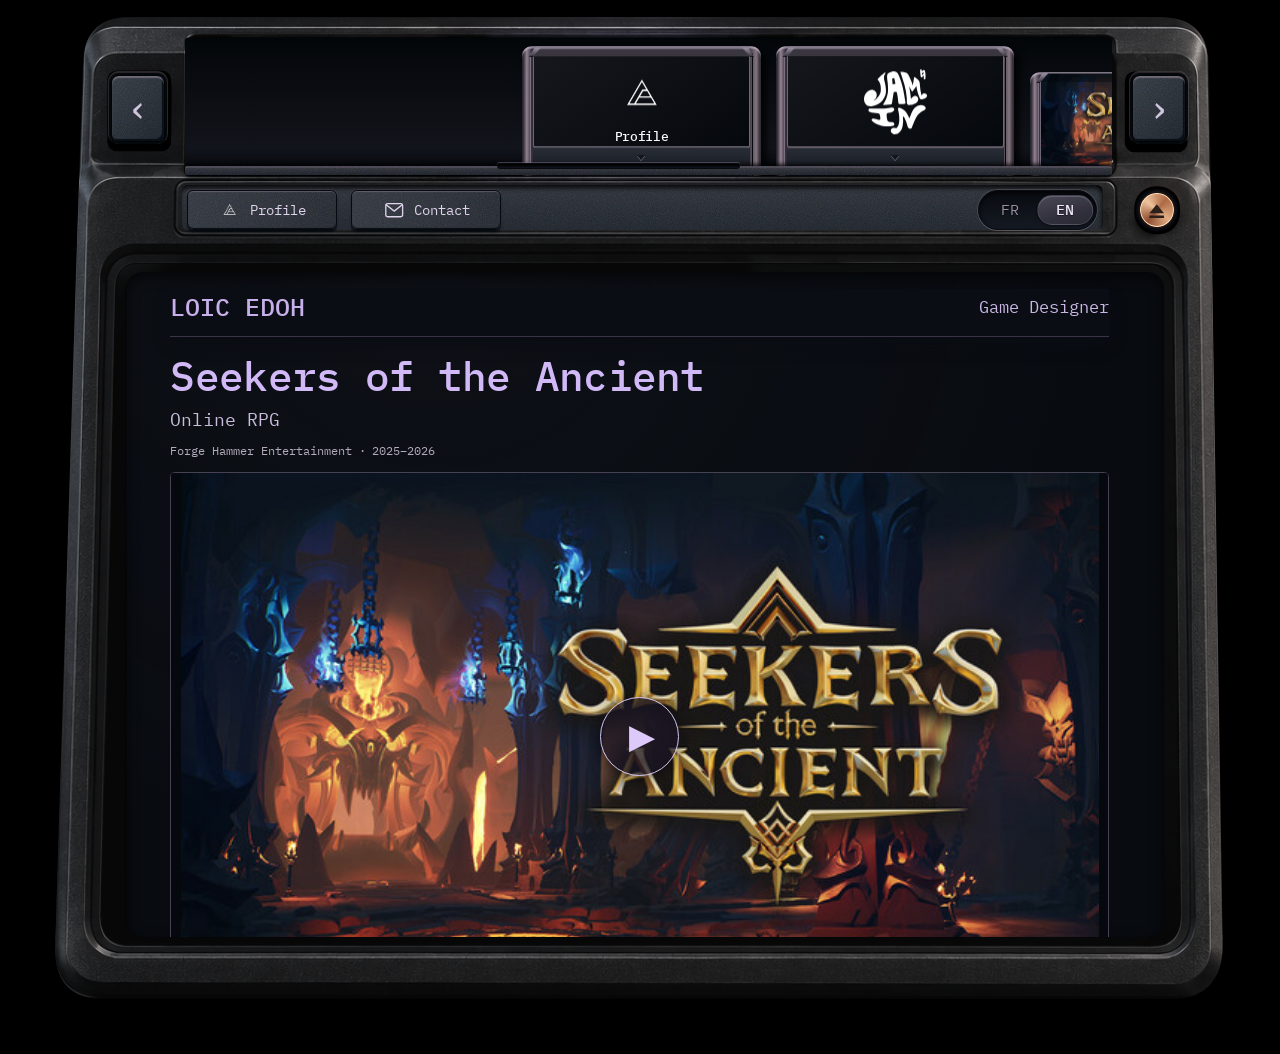
==== commit 6d9bf0de: "fix(portfolio): standardize project context and year metadata" ====
--- a/index.html
+++ b/index.html
@@ -1 +1 @@
-<!doctype html><html lang="fr"><head><meta charset="utf-8"><meta name="viewport" content="width=device-width,initial-scale=1"><title>Loïc Edoh — Portfolio</title><meta name="description" content="Portfolio de Loïc Edoh. Conception de jeux et de produits numériques : projets, contexte et contributions."><meta name="theme-color" content="#17181c"><meta property="og:title" content="Loïc Edoh — Portfolio"><meta property="og:description" content="Conception de jeux et de produits numériques. Projets et contributions."><link rel="icon" href="assets/logo.png"><link rel="stylesheet" href="styles/site.css?v=portfolio-console-v1"><link rel="stylesheet" href="styles/console.css?v=portfolio-console-v1"><script src="scripts/site.js?v=portfolio-console-v1" defer></script><link rel="stylesheet" href="styles/concept.css?v=portfolio-polish-v2"><script src="scripts/tactile.js?v=portfolio-console-v1" defer></script></head><body><a class="skip" href="#screen"><span class="fr" lang="fr">Aller au contenu</span><span class="en" lang="en">Skip to content</span></a><main class="workspace"><div class="equipment"><div class="control-well" aria-hidden="true"></div><div class="rail-sill" aria-hidden="true"></div><div class="slot-seat" aria-hidden="true"></div><div class="shell-finish" aria-hidden="true"></div><svg class="concept-shell desktop-shell" viewBox="20 70 1110 900" preserveAspectRatio="none" aria-hidden="true"><defs><mask id="desktop-shell-mask" maskUnits="userSpaceOnUse" x="0" y="0" width="1536" height="1024"><path d="M92 75H1065Q1108 75 1110 117L1123 894Q1126 948 1081 952H70Q22 952 25 899L51 119Q52 76 92 75Z" fill="white"/><rect x="147" y="94" width="872" height="130" rx="3" fill="black"/><rect x="74" y="125" width="60" height="76" rx="9" fill="black"/><rect x="1031" y="126" width="59" height="76" rx="9" fill="black"/><rect x="144" y="233" width="866" height="42" rx="5" fill="black"/><rect x="1040" y="234" width="43" height="45" rx="20" fill="black"/><rect x="91" y="315" width="977" height="579" rx="16" fill="black"/></mask></defs><defs><clipPath id="desktop-upper"><rect width="1536" height="317"/></clipPath><clipPath id="desktop-screen-stretch"><rect y="313" width="1536" height="629.32"/></clipPath><clipPath id="desktop-lower"><rect y="938.32" width="1536" height="202"/></clipPath></defs><g clip-path="url(#desktop-upper)"><image href="assets/concept.png" width="1536" height="1024" mask="url(#desktop-shell-mask)"/></g><g clip-path="url(#desktop-screen-stretch)"><g transform="translate(0 -25.2) scale(1 1.08)"><image href="assets/concept.png" width="1536" height="1024" mask="url(#desktop-shell-mask)"/></g></g><g clip-path="url(#desktop-lower)"><g transform="translate(0 46.32)"><image href="assets/concept.png" width="1536" height="1024" mask="url(#desktop-shell-mask)"/></g></g></svg><svg class="concept-shell mobile-shell" viewBox="1157 80 348 895" preserveAspectRatio="none" aria-hidden="true"><defs><mask id="mobile-shell-mask" maskUnits="userSpaceOnUse" x="0" y="0" width="1536" height="1024"><path d="M1208 88H1444Q1487 88 1488 132L1498 913Q1499 955 1458 958H1205Q1167 958 1167 915L1166 130Q1166 88 1208 88Z" fill="white"/><rect x="1231" y="112" width="180" height="145" rx="3" fill="black"/><rect x="1179" y="159" width="43" height="64" rx="6" fill="black"/><rect x="1429" y="159" width="44" height="65" rx="6" fill="black"/><rect x="1200" y="267" width="207" height="39" rx="6" fill="black"/><rect x="1423" y="266" width="42" height="43" rx="20" fill="black"/><rect x="1205" y="344" width="251" height="562" rx="8" fill="black"/></mask></defs><defs><clipPath id="mobile-upper"><rect width="1536" height="346"/></clipPath><clipPath id="mobile-screen-stretch"><rect y="342" width="1536" height="610.96"/></clipPath><clipPath id="mobile-lower"><rect y="948.96" width="1536" height="202"/></clipPath></defs><g clip-path="url(#mobile-upper)"><image href="assets/concept.png" width="1536" height="1024" mask="url(#mobile-shell-mask)"/></g><g clip-path="url(#mobile-screen-stretch)"><g transform="translate(0 -27.52) scale(1 1.08)"><image href="assets/concept.png" width="1536" height="1024" mask="url(#mobile-shell-mask)"/></g></g><g clip-path="url(#mobile-lower)"><g transform="translate(0 44.96)"><image href="assets/concept.png" width="1536" height="1024" mask="url(#mobile-shell-mask)"/></g></g></svg><section class="cartridge-module" aria-label="Cartouches / Cartridges"><div class="tray-cheek tray-cheek-left"><button id="shelf-prev" class="hardware shelf-arrow" aria-label="Cartouches précédentes / Previous cartridges" type="button">‹</button></div><div class="rack-window"><div class="cartridge-rack" id="cartridges"><div class="cartridge-slot"><a class="cartridge logo-cart" href="#profile" data-project="profile" aria-controls="profile" aria-expanded="false" aria-label="Profil"><span class="cart-ribs" aria-hidden="true"><img src="assets/logo.png" alt=""></span><span class="cart-label"><img src="assets/logo.png" alt="" loading="eager"><strong><span class="fr" lang="fr">Profil</span><span class="en" lang="en">Profile</span></strong></span><span class="cart-base" aria-hidden="true"><svg viewBox="0 0 24 24"><path d="M5 8h14l-7 9z"/></svg></span></a><span class="selection-light" aria-hidden="true"></span></div><div class="cartridge-slot"><a class="cartridge logo-cart jam-cart" href="#jam-in" data-project="jam-in" aria-controls="jam-in" aria-expanded="false" aria-label="Jam-In"><span class="cart-ribs" aria-hidden="true"><img src="assets/featured/jam-in-logo.svg" alt=""></span><span class="cart-label"><img src="assets/featured/jam-in-logo.svg" alt="" loading="eager"></span><span class="cart-base" aria-hidden="true"><svg viewBox="0 0 24 24"><path d="M5 8h14l-7 9z"/></svg></span></a><span class="selection-light" aria-hidden="true"></span></div><div class="cartridge-slot"><a class="cartridge seekers-cart" href="#seekers" data-project="seekers" aria-controls="seekers" aria-expanded="false" aria-label="Seekers of the Ancient"><span class="cart-ribs" aria-hidden="true"><img src="assets/featured/seekers-header.jpg" alt=""></span><span class="cart-label"><img src="assets/featured/seekers-header.jpg" alt="" loading="eager"></span><span class="cart-base" aria-hidden="true"><svg viewBox="0 0 24 24"><path d="M5 8h14l-7 9z"/></svg></span></a><span class="selection-light" aria-hidden="true"></span></div><div class="cartridge-slot"><a class="cartridge" href="#lucky-luke" data-project="lucky-luke" aria-controls="lucky-luke" aria-expanded="false" aria-label="Lucky Luke: Panique au Saloon"><span class="cart-ribs" aria-hidden="true"><img src="assets/portfolio/page-5-0.png" alt=""></span><span class="cart-label"><img src="assets/portfolio/page-5-0.png" alt="" loading="eager"></span><span class="cart-base" aria-hidden="true"><svg viewBox="0 0 24 24"><path d="M5 8h14l-7 9z"/></svg></span></a><span class="selection-light" aria-hidden="true"></span></div><div class="cartridge-slot"><a class="cartridge" href="#heavy-skits" data-project="heavy-skits" aria-controls="heavy-skits" aria-expanded="false" aria-label="Heavy Skits"><span class="cart-ribs" aria-hidden="true"><img src="assets/game-covers/heavy-skits.png" alt=""></span><span class="cart-label"><img src="assets/game-covers/heavy-skits.png" alt="" loading="eager"></span><span class="cart-base" aria-hidden="true"><svg viewBox="0 0 24 24"><path d="M5 8h14l-7 9z"/></svg></span></a><span class="selection-light" aria-hidden="true"></span></div><div class="cartridge-slot"><a class="cartridge" href="#airship-city" data-project="airship-city" aria-controls="airship-city" aria-expanded="false" aria-label="Airship City"><span class="cart-ribs" aria-hidden="true"><img src="assets/game-covers/airship-city.png" alt=""></span><span class="cart-label"><img src="assets/game-covers/airship-city.png" alt="" loading="eager"></span><span class="cart-base" aria-hidden="true"><svg viewBox="0 0 24 24"><path d="M5 8h14l-7 9z"/></svg></span></a><span class="selection-light" aria-hidden="true"></span></div><div class="cartridge-slot"><a class="cartridge" href="#delivered-with-care" data-project="delivered-with-care" aria-controls="delivered-with-care" aria-expanded="false" aria-label="Delivered With Care"><span class="cart-ribs" aria-hidden="true"><img src="assets/game-covers/dwc.png" alt=""></span><span class="cart-label"><img src="assets/game-covers/dwc.png" alt="" loading="eager"></span><span class="cart-base" aria-hidden="true"><svg viewBox="0 0 24 24"><path d="M5 8h14l-7 9z"/></svg></span></a><span class="selection-light" aria-hidden="true"></span></div><div class="cartridge-slot"><a class="cartridge" href="#greedy-bubble" data-project="greedy-bubble" aria-controls="greedy-bubble" aria-expanded="false" aria-label="Greedy Bubble"><span class="cart-ribs" aria-hidden="true"><img src="assets/game-covers/greedy-bubble.png" alt=""></span><span class="cart-label"><img src="assets/game-covers/greedy-bubble.png" alt="" loading="eager"></span><span class="cart-base" aria-hidden="true"><svg viewBox="0 0 24 24"><path d="M5 8h14l-7 9z"/></svg></span></a><span class="selection-light" aria-hidden="true"></span></div><div class="cartridge-slot"><a class="cartridge logo-cart contact-cart" href="#contact-panel" data-project="contact-panel" aria-controls="contact-panel" aria-expanded="false" aria-label="Contact"><span class="cart-ribs" aria-hidden="true"></span><span class="cart-label"><svg viewBox="0 0 24 24" aria-hidden="true"><rect x="3" y="5" width="18" height="14" rx="2"/><path d="m3 6 9 7 9-7"/></svg><strong>Contact</strong></span><span class="cart-base" aria-hidden="true"><svg viewBox="0 0 24 24"><path d="M5 8h14l-7 9z"/></svg></span></a><span class="selection-light" aria-hidden="true"></span></div></div><div class="module-lip" aria-hidden="true"></div></div><div class="tray-cheek tray-cheek-right"><button id="shelf-next" class="hardware shelf-arrow" aria-label="Cartouches suivantes / Next cartridges" type="button">›</button></div></section><div class="monitor-foot" aria-hidden="true"></div><section class="monitor" aria-label="Portfolio"><div class="control-deck"><div class="navigation-keys"><button id="profile-shortcut" class="hardware profile-key" type="button" aria-label="Profil / Profile"><img class="personal-logo" src="assets/logo.png" alt=""><span class="fr" lang="fr">Profil</span><span class="en" lang="en">Profile</span></button><button id="contact-shortcut" class="hardware contact-key" type="button" aria-controls="contact-panel" aria-label="Contact"><svg viewBox="0 0 24 24" aria-hidden="true"><rect x="3" y="5" width="18" height="14" rx="2"/><path d="m3 6 9 7 9-7"/></svg><span class="contact-caption">Contact</span></button><div class="speaker" aria-hidden="true"></div><div class="languages" role="group" aria-label="Langue / Language"><span class="language-slider" aria-hidden="true"></span><button type="button" data-lang="fr" aria-pressed="true" aria-label="Français">FR</button><button type="button" data-lang="en" aria-pressed="false" aria-label="English">EN</button></div></div><span class="power" aria-hidden="true"></span><button id="eject" class="eject-key" type="button" aria-label="Éjecter la cartouche / Eject cartridge"><svg viewBox="0 0 24 24" aria-hidden="true"><path d="M12 4 3 15h18L12 4Zm-9 14h18v3H3z"/></svg></button></div><div class="bezel"><div class="screen" id="screen" tabindex="0" aria-label="Contenu de la cartouche / Cartridge content"><div class="screen-top"><span>LOIC EDOH</span><span class="screen-status" id="screen-role">Designer</span></div><div id="empty-screen" hidden><div class="slot-symbol" aria-hidden="true">↓</div><h1><span class="fr" lang="fr">Insérez une cartouche</span><span class="en" lang="en">Insert a cartridge</span></h1><p><span class="fr" lang="fr">Choisissez un projet ci-dessus.</span><span class="en" lang="en">Choose a project above.</span></p></div><article id="profile" class="project-panel profile-panel"><div class="profile-heading"><img class="personal-logo" src="assets/logo.png" alt=""><div><p class="eyebrow"><span class="fr" lang="fr">Profil</span><span class="en" lang="en">Profile</span></p><h1>Loïc Edoh</h1><p class="roles"><span class="fr" lang="fr">Concepteur de jeux · Conception produit</span><span class="en" lang="en">Game Designer · Product Design</span></p></div></div><div class="profile-copy"><p><span class="fr" lang="fr">Je conçois des systèmes et des expériences interactives, du jeu vidéo aux produits numériques. Mon travail couvre la recherche, la définition des mécaniques, le prototypage, la documentation et les itérations avec les équipes de production.</span><span class="en" lang="en">I design interactive systems and experiences, from video games to digital products. My work includes research, mechanics design, prototyping, documentation and iteration with production teams.</span></p><p><span class="fr" lang="fr">J’ai travaillé sur Seekers of the Ancient chez Forge Hammer Entertainment. Je développe également Jam-In, une plateforme qui aide les gens à découvrir des événements de musique locaux.</span><span class="en" lang="en">I worked on Seekers of the Ancient at Forge Hammer Entertainment. I also develop Jam-In, a platform that helps people discover local music events.</span></p></div><div class="profile-section"><h2><span class="fr" lang="fr">Projets</span><span class="en" lang="en">Projects</span></h2><div class="project-index"><a href="#jam-in" class="index-link"><span class="project-link-copy"><span class="project-link-title">Jam-In</span><span class="project-link-subtitle"><span class="fr" lang="fr">Conception Produit</span><span class="en" lang="en">Product Design</span></span></span><span aria-hidden="true">↗</span></a><a href="#seekers" class="index-link"><span class="project-link-copy"><span class="project-link-title">Seekers of the Ancient</span><span class="project-link-subtitle"><span class="fr" lang="fr">RPG en ligne</span><span class="en" lang="en">Online RPG</span></span></span><span aria-hidden="true">↗</span></a><a href="#lucky-luke" class="index-link"><span class="project-link-copy"><span class="project-link-title">Lucky Luke: Panique au Saloon</span><span class="project-link-subtitle"><span class="fr" lang="fr">VR Shooter</span><span class="en" lang="en">VR Shooter</span></span></span><span aria-hidden="true">↗</span></a><a href="#heavy-skits" class="index-link"><span class="project-link-copy"><span class="project-link-title">Heavy Skits</span><span class="project-link-subtitle"><span class="fr" lang="fr">Card Game - Game Jam</span><span class="en" lang="en">Card Game - Game Jam</span></span></span><span aria-hidden="true">↗</span></a><a href="#airship-city" class="index-link"><span class="project-link-copy"><span class="project-link-title">Airship City</span><span class="project-link-subtitle"><span class="fr" lang="fr">City Builder</span><span class="en" lang="en">City Builder</span></span></span><span aria-hidden="true">↗</span></a><a href="#delivered-with-care" class="index-link"><span class="project-link-copy"><span class="project-link-title">Delivered With Care</span><span class="project-link-subtitle"><span class="fr" lang="fr">Platformer - Game Jam</span><span class="en" lang="en">Platformer - Game Jam</span></span></span><span aria-hidden="true">↗</span></a><a href="#greedy-bubble" class="index-link"><span class="project-link-copy"><span class="project-link-title">Greedy Bubble</span><span class="project-link-subtitle"><span class="fr" lang="fr">Bubble Catcher - Game Jam</span><span class="en" lang="en">Bubble Catcher - Game Jam</span></span></span><span aria-hidden="true">↗</span></a></div></div><section class="profile-section contact"><h2>Contact</h2><a class="index-link" href="#contact-panel"><span class="fr" lang="fr">Formulaire de contact</span><span class="en" lang="en">Contact form</span> <span aria-hidden="true">→</span></a><a href="mailto:l.edoh@outlook.com">l.edoh@outlook.com <span>↗</span></a><a href="https://www.linkedin.com/in/lo%C3%AFc-edoh-3798aa196/" target="_blank" rel="noopener noreferrer">LinkedIn <span>↗</span></a><a href="https://en-ra.itch.io/" target="_blank" rel="noopener noreferrer">itch.io <span>↗</span></a></section></article><article id="jam-in" class="project-panel" hidden><div class="project-heading"><h1>Jam-In</h1><p class="project-subtitle"><span class="fr" lang="fr">Conception Produit</span><span class="en" lang="en">Product Design</span></p><p class="eyebrow"><span class="fr" lang="fr">Plateforme web · Fondateur</span><span class="en" lang="en">Web platform · Founder</span></p><p class="project-date"><span class="fr" lang="fr">2025 — aujourd’hui</span><span class="en" lang="en">2025 — present</span></p></div><div class="lead-media still"><img src="assets/featured/jam-in.png" alt="Jam-In" loading="lazy"></div><div class="project-body"><p class="description"><span class="fr" lang="fr">Plateforme de découverte et de gestion d’événements musicaux locaux : jam sessions, scènes ouvertes et concerts. Pour les publics comme pour les organisateurs.</span><span class="en" lang="en">Platform to discover and manage local live music events: jam sessions, open mics and concerts, for audiences and organizers.</span></p><section class="contributions"><h2>Contributions</h2><ul><li><span class="fr" lang="fr">Fondation et conception du produit de bout en bout : recherche utilisateurs, stratégie, parcours, spécifications, priorisation et lancement.</span><span class="en" lang="en">Founded and designed the product end to end: user research, strategy, user journeys, specifications, prioritization and launch.</span></li><li><span class="fr" lang="fr">Validation du besoin avant le développement : premier test d’inscription, puis prototype sous forme d’infolettre pour explorer la découverte d’événements locaux.</span><span class="en" lang="en">Validated demand before development through an initial sign-up test, then a newsletter prototype exploring local event discovery.</span></li><li><span class="fr" lang="fr">Conception des parcours de découverte et des outils organisateurs à partir des usages terrain et de retours directs.</span><span class="en" lang="en">Designed discovery journeys and organizer tools based on field observations and direct feedback.</span></li><li><span class="fr" lang="fr">Évolution des modèles de récurrence, de la gestion des médias et de la prise en charge de plusieurs identités d’organisateurs.</span><span class="en" lang="en">Iterated on recurring-event models, media management and support for multiple organizer identities.</span></li><li><span class="fr" lang="fr">Mise en place d’un développement assisté par agents IA : traduction des spécifications en implémentation, analyse des contraintes techniques, déploiement et itérations.</span><span class="en" lang="en">Established an AI-agent-assisted development workflow: translating specifications into implementation, analyzing technical constraints, deploying and iterating.</span></li></ul></section><a class="project-link" href="https://www.jam-in.net/" target="_blank" rel="noopener noreferrer"><span class="fr" lang="fr">Découvrir Jam-In</span><span class="en" lang="en">Explore Jam-In</span> <span aria-hidden="true">↗</span></a></div><section class="related-projects"><h2><span class="fr" lang="fr">Autres projets</span><span class="en" lang="en">Other projects</span></h2><div class="related-grid"><a class="index-link related-link" href="#seekers"><img class="related-art" src="assets/featured/seekers.jpg" alt="" loading="lazy"><span class="project-link-copy"><span class="project-link-title">Seekers of the Ancient</span><span class="project-link-subtitle"><span class="fr" lang="fr">RPG en ligne</span><span class="en" lang="en">Online RPG</span></span></span><span aria-hidden="true">→</span></a><a class="index-link related-link" href="#lucky-luke"><img class="related-art" src="assets/portfolio/page-5-0.png" alt="" loading="lazy"><span class="project-link-copy"><span class="project-link-title">Lucky Luke: Panique au Saloon</span><span class="project-link-subtitle"><span class="fr" lang="fr">VR Shooter</span><span class="en" lang="en">VR Shooter</span></span></span><span aria-hidden="true">→</span></a></div></section></article><article id="seekers" class="project-panel" hidden><div class="project-heading"><h1>Seekers of the Ancient</h1><p class="project-subtitle"><span class="fr" lang="fr">RPG en ligne</span><span class="en" lang="en">Online RPG</span></p><p class="eyebrow"><span class="fr" lang="fr">Coopératif · Forge Hammer Entertainment</span><span class="en" lang="en">Co-op · Forge Hammer Entertainment</span></p><p class="project-date"><span class="fr" lang="fr">octobre 2025 — octobre 2026</span><span class="en" lang="en">October 2025 — October 2026</span></p></div><div class="lead-media youtube"><button class="video-poster" type="button" aria-label="Lire la vidéo / Play video"><img src="assets/featured/seekers.jpg" alt=""><span class="play-disc" aria-hidden="true">▶</span></button><iframe hidden data-src="https://www.youtube-nocookie.com/embed/H1DFRMB-EGY?rel=0" title="Seekers of the Ancient" allow="accelerometer; autoplay; encrypted-media; gyroscope; picture-in-picture; fullscreen" allowfullscreen></iframe></div><a class="video-source" href="https://youtu.be/H1DFRMB-EGY" target="_blank" rel="noopener noreferrer"><span class="fr" lang="fr">Voir la vidéo source</span><span class="en" lang="en">View original video</span> ↗</a><div class="project-body"><p class="description"><span class="fr" lang="fr">Conception de quêtes et d’activités pour un RPG en monde ouvert, en collaboration avec l’équipe technique. Développement d’outils assistés par agents IA pour soutenir la production.</span><span class="en" lang="en">Quest and activity design for an open-world RPG, working with the technical team. Development of AI-agent-assisted tools to support production.</span></p><section class="contributions"><h2>Contributions</h2><ul><li><span class="fr" lang="fr">Conception et équilibrage de quêtes, d’activités et de mécaniques interconnectées : rythme, progression, conditions et challenge.</span><span class="en" lang="en">Design and balancing of quests, activities and interconnected mechanics: pacing, progression, conditions and challenge.</span></li><li><span class="fr" lang="fr">Production des quêtes de la conception à l’intégration en moteur, puis itérations avec l’équipe technique selon les contraintes de production et les retours sur l’expérience joueur.</span><span class="en" lang="en">Quest production from design to in-engine integration, followed by iteration with the technical team based on production constraints and player-experience feedback.</span></li><li><span class="fr" lang="fr">Identification d’une limitation du système de quêtes et proposition d’une gestion de leurs dépendances et de leur hiérarchie, utilisée sur plusieurs séries de quêtes.</span><span class="en" lang="en">Identified a limitation in the quest system and proposed dependency and hierarchy management used across multiple quest series.</span></li><li><span class="fr" lang="fr">Développement d’un agent autonome personnalisé avec Hermes Agent pour accompagner la production des quêtes, de l’idéation à l’intégration en moteur.</span><span class="en" lang="en">Developed a custom autonomous agent with Hermes Agent to support quest production, from ideation to in-engine integration.</span></li></ul></section><a class="project-link" href="https://store.steampowered.com/app/2598580/Seekers_of_the_Ancient/" target="_blank" rel="noopener noreferrer"><span class="fr" lang="fr">Voir sur Steam</span><span class="en" lang="en">View on Steam</span> <span aria-hidden="true">↗</span></a></div><section class="project-gallery"><h2><span class="fr" lang="fr">Images et documents</span><span class="en" lang="en">Images and documents</span></h2><div class="gallery-grid"><a href="assets/project_images/seekers/1.jpg"><img src="assets/project_images/seekers/1.jpg" alt="Seekers of the Ancient — capture de jeu 1" loading="lazy"></a><a href="assets/project_images/seekers/2.jpg"><img src="assets/project_images/seekers/2.jpg" alt="Seekers of the Ancient — capture de jeu 2" loading="lazy"></a><a href="assets/project_images/seekers/3.jpg"><img src="assets/project_images/seekers/3.jpg" alt="Seekers of the Ancient — capture de jeu 3" loading="lazy"></a></div></section><section class="related-projects"><h2><span class="fr" lang="fr">Autres projets</span><span class="en" lang="en">Other projects</span></h2><div class="related-grid"><a class="index-link related-link" href="#lucky-luke"><img class="related-art" src="assets/portfolio/page-5-0.png" alt="" loading="lazy"><span class="project-link-copy"><span class="project-link-title">Lucky Luke: Panique au Saloon</span><span class="project-link-subtitle"><span class="fr" lang="fr">VR Shooter</span><span class="en" lang="en">VR Shooter</span></span></span><span aria-hidden="true">→</span></a><a class="index-link related-link" href="#heavy-skits"><img class="related-art" src="assets/game-covers/heavy-skits.png" alt="" loading="lazy"><span class="project-link-copy"><span class="project-link-title">Heavy Skits</span><span class="project-link-subtitle"><span class="fr" lang="fr">Card Game - Game Jam</span><span class="en" lang="en">Card Game - Game Jam</span></span></span><span aria-hidden="true">→</span></a></div></section></article><article id="lucky-luke" class="project-panel" hidden><div class="project-heading"><h1>Lucky Luke: Panique au Saloon</h1><p class="project-subtitle"><span class="fr" lang="fr">VR Shooter</span><span class="en" lang="en">VR Shooter</span></p><p class="eyebrow"><span class="fr" lang="fr">Kalank Games · FIBD 2025</span><span class="en" lang="en">Kalank Games · FIBD 2025</span></p><p class="project-date"><span class="fr" lang="fr">2025</span><span class="en" lang="en">2025</span></p></div><div class="lead-media youtube"><button class="video-poster" type="button" aria-label="Lire la vidéo / Play video"><img src="assets/portfolio/page-5-0.png" alt=""><span class="play-disc" aria-hidden="true">▶</span></button><iframe hidden data-src="https://www.youtube-nocookie.com/embed/pe22dM1mmOw?rel=0" title="Lucky Luke: Panique au Saloon" allow="accelerometer; autoplay; encrypted-media; gyroscope; picture-in-picture; fullscreen" allowfullscreen></iframe></div><a class="video-source" href="https://youtu.be/pe22dM1mmOw" target="_blank" rel="noopener noreferrer"><span class="fr" lang="fr">Voir la vidéo source</span><span class="en" lang="en">View original video</span> ↗</a><div class="project-body"><p class="description"><span class="fr" lang="fr">Expérience de tir en réalité virtuelle de cinq minutes, répartie sur trois niveaux. Conçue chez Kalank Games, présentée au Festival International de la Bande Dessinée d’Angoulême 2025 (FIBD), puis adaptée et déployée au Parc Spirou Provence.</span><span class="en" lang="en">A five-minute VR shooting experience across three levels. Developed at Kalank Games, presented at Angoulême International Comic Festival 2025 (FIBD), then adapted and deployed at Parc Spirou Provence.</span></p><section class="contributions"><h2>Contributions</h2><ul><li><span class="fr" lang="fr">Conception de bout en bout : structure de l’expérience, enchaînement des trois niveaux et parcours du joueur.</span><span class="en" lang="en">End-to-end design: experience structure, three-level sequence and player routes.</span></li><li><span class="fr" lang="fr">Conception des systèmes de combat et des règles de score ; équilibrage du rythme, de la progression et de la difficulté pour une session VR courte.</span><span class="en" lang="en">Combat and scoring systems; balancing pacing, progression and difficulty for a short VR session.</span></li><li><span class="fr" lang="fr">Production des layouts et spécifications nécessaires à la réalisation des niveaux.</span><span class="en" lang="en">Production of level layouts and implementation specifications.</span></li><li><span class="fr" lang="fr">Collaboration directe avec les programmeurs, de la conception au graybox et à l’implémentation.</span><span class="en" lang="en">Direct collaboration with programmers, from design through grayboxing and implementation.</span></li><li><span class="fr" lang="fr">Travail sur les outils de level design et les dialogues.</span><span class="en" lang="en">Work on level design tools and dialogue.</span></li></ul></section></div><section class="project-gallery"><h2><span class="fr" lang="fr">Images et documents</span><span class="en" lang="en">Images and documents</span></h2><div class="gallery-grid"><a href="assets/portfolio/page-5-0.png" target="_blank" rel="noopener"><img src="assets/portfolio/page-5-0.png" alt="Lucky Luke: Panique au Saloon — 1" loading="lazy"></a></div></section><section class="related-projects"><h2><span class="fr" lang="fr">Autres projets</span><span class="en" lang="en">Other projects</span></h2><div class="related-grid"><a class="index-link related-link" href="#heavy-skits"><img class="related-art" src="assets/game-covers/heavy-skits.png" alt="" loading="lazy"><span class="project-link-copy"><span class="project-link-title">Heavy Skits</span><span class="project-link-subtitle"><span class="fr" lang="fr">Card Game - Game Jam</span><span class="en" lang="en">Card Game - Game Jam</span></span></span><span aria-hidden="true">→</span></a><a class="index-link related-link" href="#airship-city"><img class="related-art" src="assets/game-covers/airship-city.png" alt="" loading="lazy"><span class="project-link-copy"><span class="project-link-title">Airship City</span><span class="project-link-subtitle"><span class="fr" lang="fr">City Builder</span><span class="en" lang="en">City Builder</span></span></span><span aria-hidden="true">→</span></a></div></section></article><article id="heavy-skits" class="project-panel" hidden><div class="project-heading"><h1>Heavy Skits</h1><p class="project-subtitle"><span class="fr" lang="fr">Card Game - Game Jam</span><span class="en" lang="en">Card Game - Game Jam</span></p><p class="eyebrow"><span class="fr" lang="fr">48 h · 6 personnes</span><span class="en" lang="en">48 hours · 6 people</span></p><p class="project-date"><span class="fr" lang="fr">janvier 2024</span><span class="en" lang="en">January 2024</span></p></div><div class="lead-media"><video controls playsinline preload="none" poster="assets/game-covers/heavy-skits.png" aria-label="Heavy Skits"><source src="assets/gameplay-web/heavy-skits.mp4" type="video/mp4"></video></div><div class="project-body"><p class="description"><span class="fr" lang="fr">Jeu de cartes humoristique où chaque blague a un poids et doit correspondre aux goûts du public, sous pression du temps.</span><span class="en" lang="en">A timed comedy card game where jokes have different weights and must match the audience’s preferences.</span></p><section class="contributions"><h2>Contributions</h2><ul><li><span class="fr" lang="fr">Itérations rapides pendant la game jam.</span><span class="en" lang="en">Rapid iteration during a game jam.</span></li><li><span class="fr" lang="fr">Mécaniques de cartes et réactions.</span><span class="en" lang="en">Card and audience reaction mechanics.</span></li><li><span class="fr" lang="fr">Système pour l’intégration sonore.</span><span class="en" lang="en">System supporting audio integration.</span></li></ul></section><a class="project-link" href="https://en-ra.itch.io/heavy-skits" target="_blank" rel="noopener noreferrer"><span class="fr" lang="fr">Jouer sur itch.io</span><span class="en" lang="en">Play on itch.io</span> <span aria-hidden="true">↗</span></a></div><section class="project-gallery"><h2><span class="fr" lang="fr">Images et documents</span><span class="en" lang="en">Images and documents</span></h2><div class="gallery-grid"><a href="assets/project_images/heavy-skits/screeshot-1.png" target="_blank" rel="noopener"><img src="assets/project_images/heavy-skits/screeshot-1.png" alt="Heavy Skits — 1" loading="lazy"></a><a href="assets/project_images/heavy-skits/screeshot-3.png" target="_blank" rel="noopener"><img src="assets/project_images/heavy-skits/screeshot-3.png" alt="Heavy Skits — 2" loading="lazy"></a></div></section><section class="related-projects"><h2><span class="fr" lang="fr">Autres projets</span><span class="en" lang="en">Other projects</span></h2><div class="related-grid"><a class="index-link related-link" href="#airship-city"><img class="related-art" src="assets/game-covers/airship-city.png" alt="" loading="lazy"><span class="project-link-copy"><span class="project-link-title">Airship City</span><span class="project-link-subtitle"><span class="fr" lang="fr">City Builder</span><span class="en" lang="en">City Builder</span></span></span><span aria-hidden="true">→</span></a><a class="index-link related-link" href="#delivered-with-care"><img class="related-art" src="assets/game-covers/dwc.png" alt="" loading="lazy"><span class="project-link-copy"><span class="project-link-title">Delivered With Care</span><span class="project-link-subtitle"><span class="fr" lang="fr">Platformer - Game Jam</span><span class="en" lang="en">Platformer - Game Jam</span></span></span><span aria-hidden="true">→</span></a></div></section></article><article id="airship-city" class="project-panel" hidden><div class="project-heading"><h1>Airship City</h1><p class="project-subtitle"><span class="fr" lang="fr">City Builder</span><span class="en" lang="en">City Builder</span></p><p class="eyebrow"><span class="fr" lang="fr">Prototype · Unity</span><span class="en" lang="en">Prototype · Unity</span></p><p class="project-date"><span class="fr" lang="fr">juin 2023</span><span class="en" lang="en">June 2023</span></p></div><div class="lead-media"><video controls playsinline preload="none" poster="assets/game-covers/airship-city.png" aria-label="Airship City"><source src="assets/gameplay-web/airship-city.mp4" type="video/mp4"></video></div><div class="project-body"><p class="description"><span class="fr" lang="fr">Un prototype de city builder où l’on gère une flotte de vaisseaux volants, ses ressources et les effets de la météo.</span><span class="en" lang="en">A city-builder prototype about managing a fleet of flying ships, its resources and the effects of the weather.</span></p><section class="contributions"><h2>Contributions</h2><ul><li><span class="fr" lang="fr">Participation à la conception du système de météo, des bâtiments déblocables et du fonctionnement des bateaux.</span><span class="en" lang="en">Contributed to the design of the weather system, unlockable buildings and ship mechanics.</span></li><li><span class="fr" lang="fr">Construction d’une chronologie de progression pour guider l’équilibrage.</span><span class="en" lang="en">Creation of a progression timeline to guide balancing.</span></li><li><span class="fr" lang="fr">Paramétrage dans FMOD des ambiances et de la musique en fonction des situations de jeu.</span><span class="en" lang="en">FMOD parameters for ambience and music responding to gameplay situations.</span></li></ul></section></div><section class="project-gallery"><h2><span class="fr" lang="fr">Images et documents</span><span class="en" lang="en">Images and documents</span></h2><div class="gallery-grid"><a href="assets/project_images/airship-city/gameplay-timeline_2.png" target="_blank" rel="noopener"><img src="assets/project_images/airship-city/gameplay-timeline_2.png" alt="Airship City — 1" loading="lazy"></a><a href="assets/project_images/airship-city/fleet.png" target="_blank" rel="noopener"><img src="assets/project_images/airship-city/fleet.png" alt="Airship City — 2" loading="lazy"></a></div></section><section class="related-projects"><h2><span class="fr" lang="fr">Autres projets</span><span class="en" lang="en">Other projects</span></h2><div class="related-grid"><a class="index-link related-link" href="#delivered-with-care"><img class="related-art" src="assets/game-covers/dwc.png" alt="" loading="lazy"><span class="project-link-copy"><span class="project-link-title">Delivered With Care</span><span class="project-link-subtitle"><span class="fr" lang="fr">Platformer - Game Jam</span><span class="en" lang="en">Platformer - Game Jam</span></span></span><span aria-hidden="true">→</span></a><a class="index-link related-link" href="#greedy-bubble"><img class="related-art" src="assets/game-covers/greedy-bubble.png" alt="" loading="lazy"><span class="project-link-copy"><span class="project-link-title">Greedy Bubble</span><span class="project-link-subtitle"><span class="fr" lang="fr">Bubble Catcher - Game Jam</span><span class="en" lang="en">Bubble Catcher - Game Jam</span></span></span><span aria-hidden="true">→</span></a></div></section></article><article id="delivered-with-care" class="project-panel" hidden><div class="project-heading"><h1>Delivered With Care</h1><p class="project-subtitle"><span class="fr" lang="fr">Platformer - Game Jam</span><span class="en" lang="en">Platformer - Game Jam</span></p><p class="eyebrow"><span class="fr" lang="fr">Unity</span><span class="en" lang="en">Unity</span></p><p class="project-date"><span class="fr" lang="fr">avril 2023</span><span class="en" lang="en">April 2023</span></p></div><div class="lead-media"><video controls playsinline preload="none" poster="assets/game-covers/dwc.png" aria-label="Delivered With Care"><source src="assets/gameplay-web/dwc.mp4" type="video/mp4"></video></div><div class="project-body"><p class="description"><span class="fr" lang="fr">Un jeu de plateforme 2D où le colis permet des mouvements spéciaux, mais ne doit pas toucher le sol trop souvent.</span><span class="en" lang="en">A 2D platformer where a package enables special moves, but must not hit the ground too often.</span></p><section class="contributions"><h2>Contributions</h2><ul><li><span class="fr" lang="fr">Conception du gameplay et des niveaux autour du colis.</span><span class="en" lang="en">Gameplay and level design built around the package.</span></li><li><span class="fr" lang="fr">Introduction progressive des mécaniques dans les niveaux.</span><span class="en" lang="en">Progressive introduction of mechanics throughout the levels.</span></li><li><span class="fr" lang="fr">Effets sonores, musique et intégration.</span><span class="en" lang="en">Sound effects, music and integration.</span></li></ul></section><a class="project-link" href="https://steeviee.itch.io/delivered-with-care" target="_blank" rel="noopener noreferrer"><span class="fr" lang="fr">Jouer sur itch.io</span><span class="en" lang="en">Play on itch.io</span> <span aria-hidden="true">↗</span></a></div><section class="project-gallery"><h2><span class="fr" lang="fr">Images et documents</span><span class="en" lang="en">Images and documents</span></h2><div class="gallery-grid"><a href="assets/project_images/dwc/gameplay-park-original.png" target="_blank" rel="noopener"><img src="assets/project_images/dwc/gameplay-park-original.png" alt="Delivered With Care — 1" loading="lazy"></a></div></section><section class="related-projects"><h2><span class="fr" lang="fr">Autres projets</span><span class="en" lang="en">Other projects</span></h2><div class="related-grid"><a class="index-link related-link" href="#greedy-bubble"><img class="related-art" src="assets/game-covers/greedy-bubble.png" alt="" loading="lazy"><span class="project-link-copy"><span class="project-link-title">Greedy Bubble</span><span class="project-link-subtitle"><span class="fr" lang="fr">Bubble Catcher - Game Jam</span><span class="en" lang="en">Bubble Catcher - Game Jam</span></span></span><span aria-hidden="true">→</span></a><a class="index-link related-link" href="#jam-in"><img class="related-art" src="assets/featured/jam-in.png" alt="" loading="lazy"><span class="project-link-copy"><span class="project-link-title">Jam-In</span><span class="project-link-subtitle"><span class="fr" lang="fr">Conception Produit</span><span class="en" lang="en">Product Design</span></span></span><span aria-hidden="true">→</span></a></div></section></article><article id="greedy-bubble" class="project-panel" hidden><div class="project-heading"><h1>Greedy Bubble</h1><p class="project-subtitle"><span class="fr" lang="fr">Bubble Catcher - Game Jam</span><span class="en" lang="en">Bubble Catcher - Game Jam</span></p><p class="eyebrow"><span class="fr" lang="fr">Unity</span><span class="en" lang="en">Unity</span></p><p class="project-date"><span class="fr" lang="fr">août 2023</span><span class="en" lang="en">August 2023</span></p></div><div class="lead-media"><video controls playsinline preload="none" poster="assets/game-covers/greedy-bubble.png" aria-label="Greedy Bubble"><source src="assets/gameplay-web/greedy-bubble.mp4" type="video/mp4"></video></div><div class="project-body"><p class="description"><span class="fr" lang="fr">Un jeu d’arcade où une bulle sous-marine ramasse des pièces et évite des harpons, avec une difficulté croissante.</span><span class="en" lang="en">An arcade game where an underwater bubble collects coins and avoids harpoons, with increasing difficulty.</span></p><section class="contributions"><h2>Contributions</h2><ul><li><span class="fr" lang="fr">Définition et documentation d’un gameplay adapté au temps disponible.</span><span class="en" lang="en">Definition and documentation of gameplay suited to the available time.</span></li><li><span class="fr" lang="fr">Équilibrage par itération sur des paramètres exposés dans Unity.</span><span class="en" lang="en">Iterative balancing using parameters exposed in Unity.</span></li><li><span class="fr" lang="fr">Composition de la musique et intégration audio.</span><span class="en" lang="en">Music composition and audio integration.</span></li></ul></section><a class="project-link" href="https://azarmajed.itch.io/greedy-bubble" target="_blank" rel="noopener noreferrer"><span class="fr" lang="fr">Jouer sur itch.io</span><span class="en" lang="en">Play on itch.io</span> <span aria-hidden="true">↗</span></a></div><section class="project-gallery"><h2><span class="fr" lang="fr">Images et documents</span><span class="en" lang="en">Images and documents</span></h2><div class="gallery-grid"><a href="assets/project_images/greedy-bubble/core-gameplay.jpg" target="_blank" rel="noopener"><img src="assets/project_images/greedy-bubble/core-gameplay.jpg" alt="Greedy Bubble — 1" loading="lazy"></a><a href="assets/project_images/greedy-bubble/screenshot-2.png" target="_blank" rel="noopener"><img src="assets/project_images/greedy-bubble/screenshot-2.png" alt="Greedy Bubble — 2" loading="lazy"></a></div></section><section class="related-projects"><h2><span class="fr" lang="fr">Autres projets</span><span class="en" lang="en">Other projects</span></h2><div class="related-grid"><a class="index-link related-link" href="#jam-in"><img class="related-art" src="assets/featured/jam-in.png" alt="" loading="lazy"><span class="project-link-copy"><span class="project-link-title">Jam-In</span><span class="project-link-subtitle"><span class="fr" lang="fr">Conception Produit</span><span class="en" lang="en">Product Design</span></span></span><span aria-hidden="true">→</span></a><a class="index-link related-link" href="#seekers"><img class="related-art" src="assets/featured/seekers.jpg" alt="" loading="lazy"><span class="project-link-copy"><span class="project-link-title">Seekers of the Ancient</span><span class="project-link-subtitle"><span class="fr" lang="fr">RPG en ligne</span><span class="en" lang="en">Online RPG</span></span></span><span aria-hidden="true">→</span></a></div></section></article><article id="contact-panel" class="project-panel" hidden><div class="project-heading"><p class="eyebrow"><span class="fr" lang="fr">Écrivez-moi</span><span class="en" lang="en">Write to me</span></p><h1>Contact</h1></div><form id="contact-form" action="https://api.web3forms.com/submit" method="POST"><input type="hidden" name="access_key" value="ba5fc664-6fb5-4702-818b-b686d25e02b7"><input type="hidden" name="subject" value="Message depuis le portfolio de Loïc Edoh"><input type="checkbox" name="botcheck" hidden tabindex="-1"><label for="contact-name"><span class="fr" lang="fr">Nom</span><span class="en" lang="en">Name</span></label><input id="contact-name" name="name" autocomplete="name" maxlength="120" required><label for="contact-email"><span class="fr" lang="fr">Adresse courriel</span><span class="en" lang="en">Email address</span></label><input id="contact-email" type="email" name="email" autocomplete="email" maxlength="254" required><label for="contact-message">Message</label><textarea id="contact-message" name="message" rows="5" maxlength="10000" required></textarea><button class="project-link" type="submit"><span class="fr" lang="fr">Envoyer le message</span><span class="en" lang="en">Send message</span> <span aria-hidden="true">↗</span></button><p id="contact-result" role="status" aria-live="polite"></p></form><p class="direct-email"><span class="fr" lang="fr">Ou par courriel :</span><span class="en" lang="en">Or by email:</span> <a href="mailto:l.edoh@outlook.com">l.edoh@outlook.com</a></p></article></div></div></section></div><footer><span id="loaded-name" role="status" aria-live="polite"><span class="fr" lang="fr">Profil</span><span class="en" lang="en">Profile</span></span><span class="rack-hint"><span class="fr" lang="fr">Choisissez une cartouche</span><span class="en" lang="en">Choose a cartridge</span> <span aria-hidden="true">↓</span></span></footer></main><button id="back-to-top" type="button" aria-label="Haut de page / Scroll to top" hidden><svg viewBox="0 0 24 24" aria-hidden="true"><path d="m6 14 6-6 6 6M12 8v12"/></svg></button></body></html>
+<!doctype html><html lang="fr"><head><meta charset="utf-8"><meta name="viewport" content="width=device-width,initial-scale=1"><title>Loïc Edoh — Portfolio</title><meta name="description" content="Portfolio de Loïc Edoh. Conception de jeux et de produits numériques : projets, contexte et contributions."><meta name="theme-color" content="#17181c"><meta property="og:title" content="Loïc Edoh — Portfolio"><meta property="og:description" content="Conception de jeux et de produits numériques. Projets et contributions."><link rel="icon" href="assets/logo.png"><link rel="stylesheet" href="styles/site.css?v=portfolio-console-v1"><link rel="stylesheet" href="styles/console.css?v=portfolio-console-v1"><script src="scripts/site.js?v=portfolio-console-v1" defer></script><link rel="stylesheet" href="styles/concept.css?v=uniform-years-v3"><script src="scripts/tactile.js?v=portfolio-console-v1" defer></script></head><body><a class="skip" href="#screen"><span class="fr" lang="fr">Aller au contenu</span><span class="en" lang="en">Skip to content</span></a><main class="workspace"><div class="equipment"><div class="control-well" aria-hidden="true"></div><div class="rail-sill" aria-hidden="true"></div><div class="slot-seat" aria-hidden="true"></div><div class="shell-finish" aria-hidden="true"></div><svg class="concept-shell desktop-shell" viewBox="20 70 1110 900" preserveAspectRatio="none" aria-hidden="true"><defs><mask id="desktop-shell-mask" maskUnits="userSpaceOnUse" x="0" y="0" width="1536" height="1024"><path d="M92 75H1065Q1108 75 1110 117L1123 894Q1126 948 1081 952H70Q22 952 25 899L51 119Q52 76 92 75Z" fill="white"/><rect x="147" y="94" width="872" height="130" rx="3" fill="black"/><rect x="74" y="125" width="60" height="76" rx="9" fill="black"/><rect x="1031" y="126" width="59" height="76" rx="9" fill="black"/><rect x="144" y="233" width="866" height="42" rx="5" fill="black"/><rect x="1040" y="234" width="43" height="45" rx="20" fill="black"/><rect x="91" y="315" width="977" height="579" rx="16" fill="black"/></mask></defs><defs><clipPath id="desktop-upper"><rect width="1536" height="317"/></clipPath><clipPath id="desktop-screen-stretch"><rect y="313" width="1536" height="629.32"/></clipPath><clipPath id="desktop-lower"><rect y="938.32" width="1536" height="202"/></clipPath></defs><g clip-path="url(#desktop-upper)"><image href="assets/concept.png" width="1536" height="1024" mask="url(#desktop-shell-mask)"/></g><g clip-path="url(#desktop-screen-stretch)"><g transform="translate(0 -25.2) scale(1 1.08)"><image href="assets/concept.png" width="1536" height="1024" mask="url(#desktop-shell-mask)"/></g></g><g clip-path="url(#desktop-lower)"><g transform="translate(0 46.32)"><image href="assets/concept.png" width="1536" height="1024" mask="url(#desktop-shell-mask)"/></g></g></svg><svg class="concept-shell mobile-shell" viewBox="1157 80 348 895" preserveAspectRatio="none" aria-hidden="true"><defs><mask id="mobile-shell-mask" maskUnits="userSpaceOnUse" x="0" y="0" width="1536" height="1024"><path d="M1208 88H1444Q1487 88 1488 132L1498 913Q1499 955 1458 958H1205Q1167 958 1167 915L1166 130Q1166 88 1208 88Z" fill="white"/><rect x="1231" y="112" width="180" height="145" rx="3" fill="black"/><rect x="1179" y="159" width="43" height="64" rx="6" fill="black"/><rect x="1429" y="159" width="44" height="65" rx="6" fill="black"/><rect x="1200" y="267" width="207" height="39" rx="6" fill="black"/><rect x="1423" y="266" width="42" height="43" rx="20" fill="black"/><rect x="1205" y="344" width="251" height="562" rx="8" fill="black"/></mask></defs><defs><clipPath id="mobile-upper"><rect width="1536" height="346"/></clipPath><clipPath id="mobile-screen-stretch"><rect y="342" width="1536" height="610.96"/></clipPath><clipPath id="mobile-lower"><rect y="948.96" width="1536" height="202"/></clipPath></defs><g clip-path="url(#mobile-upper)"><image href="assets/concept.png" width="1536" height="1024" mask="url(#mobile-shell-mask)"/></g><g clip-path="url(#mobile-screen-stretch)"><g transform="translate(0 -27.52) scale(1 1.08)"><image href="assets/concept.png" width="1536" height="1024" mask="url(#mobile-shell-mask)"/></g></g><g clip-path="url(#mobile-lower)"><g transform="translate(0 44.96)"><image href="assets/concept.png" width="1536" height="1024" mask="url(#mobile-shell-mask)"/></g></g></svg><section class="cartridge-module" aria-label="Cartouches / Cartridges"><div class="tray-cheek tray-cheek-left"><button id="shelf-prev" class="hardware shelf-arrow" aria-label="Cartouches précédentes / Previous cartridges" type="button">‹</button></div><div class="rack-window"><div class="cartridge-rack" id="cartridges"><div class="cartridge-slot"><a class="cartridge logo-cart" href="#profile" data-project="profile" aria-controls="profile" aria-expanded="false" aria-label="Profil"><span class="cart-ribs" aria-hidden="true"><img src="assets/logo.png" alt=""></span><span class="cart-label"><img src="assets/logo.png" alt="" loading="eager"><strong><span class="fr" lang="fr">Profil</span><span class="en" lang="en">Profile</span></strong></span><span class="cart-base" aria-hidden="true"><svg viewBox="0 0 24 24"><path d="M5 8h14l-7 9z"/></svg></span></a><span class="selection-light" aria-hidden="true"></span></div><div class="cartridge-slot"><a class="cartridge logo-cart jam-cart" href="#jam-in" data-project="jam-in" aria-controls="jam-in" aria-expanded="false" aria-label="Jam-In"><span class="cart-ribs" aria-hidden="true"><img src="assets/featured/jam-in-logo.svg" alt=""></span><span class="cart-label"><img src="assets/featured/jam-in-logo.svg" alt="" loading="eager"></span><span class="cart-base" aria-hidden="true"><svg viewBox="0 0 24 24"><path d="M5 8h14l-7 9z"/></svg></span></a><span class="selection-light" aria-hidden="true"></span></div><div class="cartridge-slot"><a class="cartridge seekers-cart" href="#seekers" data-project="seekers" aria-controls="seekers" aria-expanded="false" aria-label="Seekers of the Ancient"><span class="cart-ribs" aria-hidden="true"><img src="assets/featured/seekers-header.jpg" alt=""></span><span class="cart-label"><img src="assets/featured/seekers-header.jpg" alt="" loading="eager"></span><span class="cart-base" aria-hidden="true"><svg viewBox="0 0 24 24"><path d="M5 8h14l-7 9z"/></svg></span></a><span class="selection-light" aria-hidden="true"></span></div><div class="cartridge-slot"><a class="cartridge" href="#lucky-luke" data-project="lucky-luke" aria-controls="lucky-luke" aria-expanded="false" aria-label="Lucky Luke: Panique au Saloon"><span class="cart-ribs" aria-hidden="true"><img src="assets/portfolio/page-5-0.png" alt=""></span><span class="cart-label"><img src="assets/portfolio/page-5-0.png" alt="" loading="eager"></span><span class="cart-base" aria-hidden="true"><svg viewBox="0 0 24 24"><path d="M5 8h14l-7 9z"/></svg></span></a><span class="selection-light" aria-hidden="true"></span></div><div class="cartridge-slot"><a class="cartridge" href="#heavy-skits" data-project="heavy-skits" aria-controls="heavy-skits" aria-expanded="false" aria-label="Heavy Skits"><span class="cart-ribs" aria-hidden="true"><img src="assets/game-covers/heavy-skits.png" alt=""></span><span class="cart-label"><img src="assets/game-covers/heavy-skits.png" alt="" loading="eager"></span><span class="cart-base" aria-hidden="true"><svg viewBox="0 0 24 24"><path d="M5 8h14l-7 9z"/></svg></span></a><span class="selection-light" aria-hidden="true"></span></div><div class="cartridge-slot"><a class="cartridge" href="#airship-city" data-project="airship-city" aria-controls="airship-city" aria-expanded="false" aria-label="Airship City"><span class="cart-ribs" aria-hidden="true"><img src="assets/game-covers/airship-city.png" alt=""></span><span class="cart-label"><img src="assets/game-covers/airship-city.png" alt="" loading="eager"></span><span class="cart-base" aria-hidden="true"><svg viewBox="0 0 24 24"><path d="M5 8h14l-7 9z"/></svg></span></a><span class="selection-light" aria-hidden="true"></span></div><div class="cartridge-slot"><a class="cartridge" href="#delivered-with-care" data-project="delivered-with-care" aria-controls="delivered-with-care" aria-expanded="false" aria-label="Delivered With Care"><span class="cart-ribs" aria-hidden="true"><img src="assets/game-covers/dwc.png" alt=""></span><span class="cart-label"><img src="assets/game-covers/dwc.png" alt="" loading="eager"></span><span class="cart-base" aria-hidden="true"><svg viewBox="0 0 24 24"><path d="M5 8h14l-7 9z"/></svg></span></a><span class="selection-light" aria-hidden="true"></span></div><div class="cartridge-slot"><a class="cartridge" href="#greedy-bubble" data-project="greedy-bubble" aria-controls="greedy-bubble" aria-expanded="false" aria-label="Greedy Bubble"><span class="cart-ribs" aria-hidden="true"><img src="assets/game-covers/greedy-bubble.png" alt=""></span><span class="cart-label"><img src="assets/game-covers/greedy-bubble.png" alt="" loading="eager"></span><span class="cart-base" aria-hidden="true"><svg viewBox="0 0 24 24"><path d="M5 8h14l-7 9z"/></svg></span></a><span class="selection-light" aria-hidden="true"></span></div><div class="cartridge-slot"><a class="cartridge logo-cart contact-cart" href="#contact-panel" data-project="contact-panel" aria-controls="contact-panel" aria-expanded="false" aria-label="Contact"><span class="cart-ribs" aria-hidden="true"></span><span class="cart-label"><svg viewBox="0 0 24 24" aria-hidden="true"><rect x="3" y="5" width="18" height="14" rx="2"/><path d="m3 6 9 7 9-7"/></svg><strong>Contact</strong></span><span class="cart-base" aria-hidden="true"><svg viewBox="0 0 24 24"><path d="M5 8h14l-7 9z"/></svg></span></a><span class="selection-light" aria-hidden="true"></span></div></div><div class="module-lip" aria-hidden="true"></div></div><div class="tray-cheek tray-cheek-right"><button id="shelf-next" class="hardware shelf-arrow" aria-label="Cartouches suivantes / Next cartridges" type="button">›</button></div></section><div class="monitor-foot" aria-hidden="true"></div><section class="monitor" aria-label="Portfolio"><div class="control-deck"><div class="navigation-keys"><button id="profile-shortcut" class="hardware profile-key" type="button" aria-label="Profil / Profile"><img class="personal-logo" src="assets/logo.png" alt=""><span class="fr" lang="fr">Profil</span><span class="en" lang="en">Profile</span></button><button id="contact-shortcut" class="hardware contact-key" type="button" aria-controls="contact-panel" aria-label="Contact"><svg viewBox="0 0 24 24" aria-hidden="true"><rect x="3" y="5" width="18" height="14" rx="2"/><path d="m3 6 9 7 9-7"/></svg><span class="contact-caption">Contact</span></button><div class="speaker" aria-hidden="true"></div><div class="languages" role="group" aria-label="Langue / Language"><span class="language-slider" aria-hidden="true"></span><button type="button" data-lang="fr" aria-pressed="true" aria-label="Français">FR</button><button type="button" data-lang="en" aria-pressed="false" aria-label="English">EN</button></div></div><span class="power" aria-hidden="true"></span><button id="eject" class="eject-key" type="button" aria-label="Éjecter la cartouche / Eject cartridge"><svg viewBox="0 0 24 24" aria-hidden="true"><path d="M12 4 3 15h18L12 4Zm-9 14h18v3H3z"/></svg></button></div><div class="bezel"><div class="screen" id="screen" tabindex="0" aria-label="Contenu de la cartouche / Cartridge content"><div class="screen-top"><span>LOIC EDOH</span><span class="screen-status" id="screen-role">Designer</span></div><div id="empty-screen" hidden><div class="slot-symbol" aria-hidden="true">↓</div><h1><span class="fr" lang="fr">Insérez une cartouche</span><span class="en" lang="en">Insert a cartridge</span></h1><p><span class="fr" lang="fr">Choisissez un projet ci-dessus.</span><span class="en" lang="en">Choose a project above.</span></p></div><article id="profile" class="project-panel profile-panel"><div class="profile-heading"><img class="personal-logo" src="assets/logo.png" alt=""><div><p class="eyebrow"><span class="fr" lang="fr">Profil</span><span class="en" lang="en">Profile</span></p><h1>Loïc Edoh</h1><p class="roles"><span class="fr" lang="fr">Concepteur de jeux · Conception produit</span><span class="en" lang="en">Game Designer · Product Design</span></p></div></div><div class="profile-copy"><p><span class="fr" lang="fr">Je conçois des systèmes et des expériences interactives, du jeu vidéo aux produits numériques. Mon travail couvre la recherche, la définition des mécaniques, le prototypage, la documentation et les itérations avec les équipes de production.</span><span class="en" lang="en">I design interactive systems and experiences, from video games to digital products. My work includes research, mechanics design, prototyping, documentation and iteration with production teams.</span></p><p><span class="fr" lang="fr">J’ai travaillé sur Seekers of the Ancient chez Forge Hammer Entertainment. Je développe également Jam-In, une plateforme qui aide les gens à découvrir des événements de musique locaux.</span><span class="en" lang="en">I worked on Seekers of the Ancient at Forge Hammer Entertainment. I also develop Jam-In, a platform that helps people discover local music events.</span></p></div><div class="profile-section"><h2><span class="fr" lang="fr">Projets</span><span class="en" lang="en">Projects</span></h2><div class="project-index"><a href="#jam-in" class="index-link"><span class="project-link-copy"><span class="project-link-title">Jam-In</span><span class="project-link-subtitle"><span class="fr" lang="fr">Conception Produit</span><span class="en" lang="en">Product Design</span></span></span><span aria-hidden="true">↗</span></a><a href="#seekers" class="index-link"><span class="project-link-copy"><span class="project-link-title">Seekers of the Ancient</span><span class="project-link-subtitle"><span class="fr" lang="fr">RPG en ligne</span><span class="en" lang="en">Online RPG</span></span></span><span aria-hidden="true">↗</span></a><a href="#lucky-luke" class="index-link"><span class="project-link-copy"><span class="project-link-title">Lucky Luke: Panique au Saloon</span><span class="project-link-subtitle"><span class="fr" lang="fr">VR Shooter</span><span class="en" lang="en">VR Shooter</span></span></span><span aria-hidden="true">↗</span></a><a href="#heavy-skits" class="index-link"><span class="project-link-copy"><span class="project-link-title">Heavy Skits</span><span class="project-link-subtitle"><span class="fr" lang="fr">Card Game - Game Jam</span><span class="en" lang="en">Card Game - Game Jam</span></span></span><span aria-hidden="true">↗</span></a><a href="#airship-city" class="index-link"><span class="project-link-copy"><span class="project-link-title">Airship City</span><span class="project-link-subtitle"><span class="fr" lang="fr">City Builder</span><span class="en" lang="en">City Builder</span></span></span><span aria-hidden="true">↗</span></a><a href="#delivered-with-care" class="index-link"><span class="project-link-copy"><span class="project-link-title">Delivered With Care</span><span class="project-link-subtitle"><span class="fr" lang="fr">Platformer - Game Jam</span><span class="en" lang="en">Platformer - Game Jam</span></span></span><span aria-hidden="true">↗</span></a><a href="#greedy-bubble" class="index-link"><span class="project-link-copy"><span class="project-link-title">Greedy Bubble</span><span class="project-link-subtitle"><span class="fr" lang="fr">Bubble Catcher - Game Jam</span><span class="en" lang="en">Bubble Catcher - Game Jam</span></span></span><span aria-hidden="true">↗</span></a></div></div><section class="profile-section contact"><h2>Contact</h2><a class="index-link" href="#contact-panel"><span class="fr" lang="fr">Formulaire de contact</span><span class="en" lang="en">Contact form</span> <span aria-hidden="true">→</span></a><a href="mailto:l.edoh@outlook.com">l.edoh@outlook.com <span>↗</span></a><a href="https://www.linkedin.com/in/lo%C3%AFc-edoh-3798aa196/" target="_blank" rel="noopener noreferrer">LinkedIn <span>↗</span></a><a href="https://en-ra.itch.io/" target="_blank" rel="noopener noreferrer">itch.io <span>↗</span></a></section></article><article id="jam-in" class="project-panel" hidden><div class="project-heading"><h1>Jam-In</h1><p class="project-subtitle"><span class="fr" lang="fr">Conception Produit</span><span class="en" lang="en">Product Design</span></p><p class="project-meta"><span class="project-context"><span class="fr" lang="fr">Fondateur</span><span class="en" lang="en">Founder</span></span><span class="meta-separator" aria-hidden="true">·</span><span class="project-year">2025</span></p></div><div class="lead-media still"><img src="assets/featured/jam-in.png" alt="Jam-In" loading="lazy"></div><div class="project-body"><p class="description"><span class="fr" lang="fr">Plateforme de découverte et de gestion d’événements musicaux locaux : jam sessions, scènes ouvertes et concerts. Pour les publics comme pour les organisateurs.</span><span class="en" lang="en">Platform to discover and manage local live music events: jam sessions, open mics and concerts, for audiences and organizers.</span></p><section class="contributions"><h2>Contributions</h2><ul><li><span class="fr" lang="fr">Fondation et conception du produit de bout en bout : recherche utilisateurs, stratégie, parcours, spécifications, priorisation et lancement.</span><span class="en" lang="en">Founded and designed the product end to end: user research, strategy, user journeys, specifications, prioritization and launch.</span></li><li><span class="fr" lang="fr">Validation du besoin avant le développement : premier test d’inscription, puis prototype sous forme d’infolettre pour explorer la découverte d’événements locaux.</span><span class="en" lang="en">Validated demand before development through an initial sign-up test, then a newsletter prototype exploring local event discovery.</span></li><li><span class="fr" lang="fr">Conception des parcours de découverte et des outils organisateurs à partir des usages terrain et de retours directs.</span><span class="en" lang="en">Designed discovery journeys and organizer tools based on field observations and direct feedback.</span></li><li><span class="fr" lang="fr">Évolution des modèles de récurrence, de la gestion des médias et de la prise en charge de plusieurs identités d’organisateurs.</span><span class="en" lang="en">Iterated on recurring-event models, media management and support for multiple organizer identities.</span></li><li><span class="fr" lang="fr">Mise en place d’un développement assisté par agents IA : traduction des spécifications en implémentation, analyse des contraintes techniques, déploiement et itérations.</span><span class="en" lang="en">Established an AI-agent-assisted development workflow: translating specifications into implementation, analyzing technical constraints, deploying and iterating.</span></li></ul></section><a class="project-link" href="https://www.jam-in.net/" target="_blank" rel="noopener noreferrer"><span class="fr" lang="fr">Découvrir Jam-In</span><span class="en" lang="en">Explore Jam-In</span> <span aria-hidden="true">↗</span></a></div><section class="related-projects"><h2><span class="fr" lang="fr">Autres projets</span><span class="en" lang="en">Other projects</span></h2><div class="related-grid"><a class="index-link related-link" href="#seekers"><img class="related-art" src="assets/featured/seekers.jpg" alt="" loading="lazy"><span class="project-link-copy"><span class="project-link-title">Seekers of the Ancient</span><span class="project-link-subtitle"><span class="fr" lang="fr">RPG en ligne</span><span class="en" lang="en">Online RPG</span></span></span><span aria-hidden="true">→</span></a><a class="index-link related-link" href="#lucky-luke"><img class="related-art" src="assets/portfolio/page-5-0.png" alt="" loading="lazy"><span class="project-link-copy"><span class="project-link-title">Lucky Luke: Panique au Saloon</span><span class="project-link-subtitle"><span class="fr" lang="fr">VR Shooter</span><span class="en" lang="en">VR Shooter</span></span></span><span aria-hidden="true">→</span></a></div></section></article><article id="seekers" class="project-panel" hidden><div class="project-heading"><h1>Seekers of the Ancient</h1><p class="project-subtitle"><span class="fr" lang="fr">RPG en ligne</span><span class="en" lang="en">Online RPG</span></p><p class="project-meta"><span class="project-context"><span class="fr" lang="fr">Forge Hammer Entertainment</span><span class="en" lang="en">Forge Hammer Entertainment</span></span><span class="meta-separator" aria-hidden="true">·</span><span class="project-year">2025–2026</span></p></div><div class="lead-media youtube"><button class="video-poster" type="button" aria-label="Lire la vidéo / Play video"><img src="assets/featured/seekers.jpg" alt=""><span class="play-disc" aria-hidden="true">▶</span></button><iframe hidden data-src="https://www.youtube-nocookie.com/embed/H1DFRMB-EGY?rel=0" title="Seekers of the Ancient" allow="accelerometer; autoplay; encrypted-media; gyroscope; picture-in-picture; fullscreen" allowfullscreen></iframe></div><a class="video-source" href="https://youtu.be/H1DFRMB-EGY" target="_blank" rel="noopener noreferrer"><span class="fr" lang="fr">Voir la vidéo source</span><span class="en" lang="en">View original video</span> ↗</a><div class="project-body"><p class="description"><span class="fr" lang="fr">Conception de quêtes et d’activités pour un RPG en monde ouvert, en collaboration avec l’équipe technique. Développement d’outils assistés par agents IA pour soutenir la production.</span><span class="en" lang="en">Quest and activity design for an open-world RPG, working with the technical team. Development of AI-agent-assisted tools to support production.</span></p><section class="contributions"><h2>Contributions</h2><ul><li><span class="fr" lang="fr">Conception et équilibrage de quêtes, d’activités et de mécaniques interconnectées : rythme, progression, conditions et challenge.</span><span class="en" lang="en">Design and balancing of quests, activities and interconnected mechanics: pacing, progression, conditions and challenge.</span></li><li><span class="fr" lang="fr">Production des quêtes de la conception à l’intégration en moteur, puis itérations avec l’équipe technique selon les contraintes de production et les retours sur l’expérience joueur.</span><span class="en" lang="en">Quest production from design to in-engine integration, followed by iteration with the technical team based on production constraints and player-experience feedback.</span></li><li><span class="fr" lang="fr">Identification d’une limitation du système de quêtes et proposition d’une gestion de leurs dépendances et de leur hiérarchie, utilisée sur plusieurs séries de quêtes.</span><span class="en" lang="en">Identified a limitation in the quest system and proposed dependency and hierarchy management used across multiple quest series.</span></li><li><span class="fr" lang="fr">Développement d’un agent autonome personnalisé avec Hermes Agent pour accompagner la production des quêtes, de l’idéation à l’intégration en moteur.</span><span class="en" lang="en">Developed a custom autonomous agent with Hermes Agent to support quest production, from ideation to in-engine integration.</span></li></ul></section><a class="project-link" href="https://store.steampowered.com/app/2598580/Seekers_of_the_Ancient/" target="_blank" rel="noopener noreferrer"><span class="fr" lang="fr">Voir sur Steam</span><span class="en" lang="en">View on Steam</span> <span aria-hidden="true">↗</span></a></div><section class="project-gallery"><h2><span class="fr" lang="fr">Images et documents</span><span class="en" lang="en">Images and documents</span></h2><div class="gallery-grid"><a href="assets/project_images/seekers/1.jpg"><img src="assets/project_images/seekers/1.jpg" alt="Seekers of the Ancient — capture de jeu 1" loading="lazy"></a><a href="assets/project_images/seekers/2.jpg"><img src="assets/project_images/seekers/2.jpg" alt="Seekers of the Ancient — capture de jeu 2" loading="lazy"></a><a href="assets/project_images/seekers/3.jpg"><img src="assets/project_images/seekers/3.jpg" alt="Seekers of the Ancient — capture de jeu 3" loading="lazy"></a></div></section><section class="related-projects"><h2><span class="fr" lang="fr">Autres projets</span><span class="en" lang="en">Other projects</span></h2><div class="related-grid"><a class="index-link related-link" href="#lucky-luke"><img class="related-art" src="assets/portfolio/page-5-0.png" alt="" loading="lazy"><span class="project-link-copy"><span class="project-link-title">Lucky Luke: Panique au Saloon</span><span class="project-link-subtitle"><span class="fr" lang="fr">VR Shooter</span><span class="en" lang="en">VR Shooter</span></span></span><span aria-hidden="true">→</span></a><a class="index-link related-link" href="#heavy-skits"><img class="related-art" src="assets/game-covers/heavy-skits.png" alt="" loading="lazy"><span class="project-link-copy"><span class="project-link-title">Heavy Skits</span><span class="project-link-subtitle"><span class="fr" lang="fr">Card Game - Game Jam</span><span class="en" lang="en">Card Game - Game Jam</span></span></span><span aria-hidden="true">→</span></a></div></section></article><article id="lucky-luke" class="project-panel" hidden><div class="project-heading"><h1>Lucky Luke: Panique au Saloon</h1><p class="project-subtitle"><span class="fr" lang="fr">VR Shooter</span><span class="en" lang="en">VR Shooter</span></p><p class="project-meta"><span class="project-context"><span class="fr" lang="fr">Kalank Games · FIBD</span><span class="en" lang="en">Kalank Games · FIBD</span></span><span class="meta-separator" aria-hidden="true">·</span><span class="project-year">2025</span></p></div><div class="lead-media youtube"><button class="video-poster" type="button" aria-label="Lire la vidéo / Play video"><img src="assets/portfolio/page-5-0.png" alt=""><span class="play-disc" aria-hidden="true">▶</span></button><iframe hidden data-src="https://www.youtube-nocookie.com/embed/pe22dM1mmOw?rel=0" title="Lucky Luke: Panique au Saloon" allow="accelerometer; autoplay; encrypted-media; gyroscope; picture-in-picture; fullscreen" allowfullscreen></iframe></div><a class="video-source" href="https://youtu.be/pe22dM1mmOw" target="_blank" rel="noopener noreferrer"><span class="fr" lang="fr">Voir la vidéo source</span><span class="en" lang="en">View original video</span> ↗</a><div class="project-body"><p class="description"><span class="fr" lang="fr">Expérience de tir en réalité virtuelle de cinq minutes, répartie sur trois niveaux. Conçue chez Kalank Games, présentée au Festival International de la Bande Dessinée d’Angoulême 2025 (FIBD), puis adaptée et déployée au Parc Spirou Provence.</span><span class="en" lang="en">A five-minute VR shooting experience across three levels. Developed at Kalank Games, presented at Angoulême International Comic Festival 2025 (FIBD), then adapted and deployed at Parc Spirou Provence.</span></p><section class="contributions"><h2>Contributions</h2><ul><li><span class="fr" lang="fr">Conception de bout en bout : structure de l’expérience, enchaînement des trois niveaux et parcours du joueur.</span><span class="en" lang="en">End-to-end design: experience structure, three-level sequence and player routes.</span></li><li><span class="fr" lang="fr">Conception des systèmes de combat et des règles de score ; équilibrage du rythme, de la progression et de la difficulté pour une session VR courte.</span><span class="en" lang="en">Combat and scoring systems; balancing pacing, progression and difficulty for a short VR session.</span></li><li><span class="fr" lang="fr">Production des layouts et spécifications nécessaires à la réalisation des niveaux.</span><span class="en" lang="en">Production of level layouts and implementation specifications.</span></li><li><span class="fr" lang="fr">Collaboration directe avec les programmeurs, de la conception au graybox et à l’implémentation.</span><span class="en" lang="en">Direct collaboration with programmers, from design through grayboxing and implementation.</span></li><li><span class="fr" lang="fr">Travail sur les outils de level design et les dialogues.</span><span class="en" lang="en">Work on level design tools and dialogue.</span></li></ul></section></div><section class="project-gallery"><h2><span class="fr" lang="fr">Images et documents</span><span class="en" lang="en">Images and documents</span></h2><div class="gallery-grid"><a href="assets/portfolio/page-5-0.png" target="_blank" rel="noopener"><img src="assets/portfolio/page-5-0.png" alt="Lucky Luke: Panique au Saloon — 1" loading="lazy"></a></div></section><section class="related-projects"><h2><span class="fr" lang="fr">Autres projets</span><span class="en" lang="en">Other projects</span></h2><div class="related-grid"><a class="index-link related-link" href="#heavy-skits"><img class="related-art" src="assets/game-covers/heavy-skits.png" alt="" loading="lazy"><span class="project-link-copy"><span class="project-link-title">Heavy Skits</span><span class="project-link-subtitle"><span class="fr" lang="fr">Card Game - Game Jam</span><span class="en" lang="en">Card Game - Game Jam</span></span></span><span aria-hidden="true">→</span></a><a class="index-link related-link" href="#airship-city"><img class="related-art" src="assets/game-covers/airship-city.png" alt="" loading="lazy"><span class="project-link-copy"><span class="project-link-title">Airship City</span><span class="project-link-subtitle"><span class="fr" lang="fr">City Builder</span><span class="en" lang="en">City Builder</span></span></span><span aria-hidden="true">→</span></a></div></section></article><article id="heavy-skits" class="project-panel" hidden><div class="project-heading"><h1>Heavy Skits</h1><p class="project-subtitle"><span class="fr" lang="fr">Card Game - Game Jam</span><span class="en" lang="en">Card Game - Game Jam</span></p><p class="project-meta"><span class="project-context"><span class="fr" lang="fr">Game jam</span><span class="en" lang="en">Game jam</span></span><span class="meta-separator" aria-hidden="true">·</span><span class="project-year">2024</span></p></div><div class="lead-media"><video controls playsinline preload="none" poster="assets/game-covers/heavy-skits.png" aria-label="Heavy Skits"><source src="assets/gameplay-web/heavy-skits.mp4" type="video/mp4"></video></div><div class="project-body"><p class="description"><span class="fr" lang="fr">Jeu de cartes humoristique où chaque blague a un poids et doit correspondre aux goûts du public, sous pression du temps. Réalisé en 48 heures au sein d’une équipe de six personnes.</span><span class="en" lang="en">A timed comedy card game where jokes have different weights and must match the audience’s preferences. Created in 48 hours by a team of six.</span></p><section class="contributions"><h2>Contributions</h2><ul><li><span class="fr" lang="fr">Itérations rapides pendant la game jam.</span><span class="en" lang="en">Rapid iteration during a game jam.</span></li><li><span class="fr" lang="fr">Mécaniques de cartes et réactions.</span><span class="en" lang="en">Card and audience reaction mechanics.</span></li><li><span class="fr" lang="fr">Système pour l’intégration sonore.</span><span class="en" lang="en">System supporting audio integration.</span></li></ul></section><a class="project-link" href="https://en-ra.itch.io/heavy-skits" target="_blank" rel="noopener noreferrer"><span class="fr" lang="fr">Jouer sur itch.io</span><span class="en" lang="en">Play on itch.io</span> <span aria-hidden="true">↗</span></a></div><section class="project-gallery"><h2><span class="fr" lang="fr">Images et documents</span><span class="en" lang="en">Images and documents</span></h2><div class="gallery-grid"><a href="assets/project_images/heavy-skits/screeshot-1.png" target="_blank" rel="noopener"><img src="assets/project_images/heavy-skits/screeshot-1.png" alt="Heavy Skits — 1" loading="lazy"></a><a href="assets/project_images/heavy-skits/screeshot-3.png" target="_blank" rel="noopener"><img src="assets/project_images/heavy-skits/screeshot-3.png" alt="Heavy Skits — 2" loading="lazy"></a></div></section><section class="related-projects"><h2><span class="fr" lang="fr">Autres projets</span><span class="en" lang="en">Other projects</span></h2><div class="related-grid"><a class="index-link related-link" href="#airship-city"><img class="related-art" src="assets/game-covers/airship-city.png" alt="" loading="lazy"><span class="project-link-copy"><span class="project-link-title">Airship City</span><span class="project-link-subtitle"><span class="fr" lang="fr">City Builder</span><span class="en" lang="en">City Builder</span></span></span><span aria-hidden="true">→</span></a><a class="index-link related-link" href="#delivered-with-care"><img class="related-art" src="assets/game-covers/dwc.png" alt="" loading="lazy"><span class="project-link-copy"><span class="project-link-title">Delivered With Care</span><span class="project-link-subtitle"><span class="fr" lang="fr">Platformer - Game Jam</span><span class="en" lang="en">Platformer - Game Jam</span></span></span><span aria-hidden="true">→</span></a></div></section></article><article id="airship-city" class="project-panel" hidden><div class="project-heading"><h1>Airship City</h1><p class="project-subtitle"><span class="fr" lang="fr">City Builder</span><span class="en" lang="en">City Builder</span></p><p class="project-meta"><span class="project-context"><span class="fr" lang="fr">Prototype</span><span class="en" lang="en">Prototype</span></span><span class="meta-separator" aria-hidden="true">·</span><span class="project-year">2023</span></p></div><div class="lead-media"><video controls playsinline preload="none" poster="assets/game-covers/airship-city.png" aria-label="Airship City"><source src="assets/gameplay-web/airship-city.mp4" type="video/mp4"></video></div><div class="project-body"><p class="description"><span class="fr" lang="fr">Un prototype de city builder où l’on gère une flotte de vaisseaux volants, ses ressources et les effets de la météo.</span><span class="en" lang="en">A city-builder prototype about managing a fleet of flying ships, its resources and the effects of the weather.</span></p><section class="contributions"><h2>Contributions</h2><ul><li><span class="fr" lang="fr">Participation à la conception du système de météo, des bâtiments déblocables et du fonctionnement des bateaux.</span><span class="en" lang="en">Contributed to the design of the weather system, unlockable buildings and ship mechanics.</span></li><li><span class="fr" lang="fr">Construction d’une chronologie de progression pour guider l’équilibrage.</span><span class="en" lang="en">Creation of a progression timeline to guide balancing.</span></li><li><span class="fr" lang="fr">Paramétrage dans FMOD des ambiances et de la musique en fonction des situations de jeu.</span><span class="en" lang="en">FMOD parameters for ambience and music responding to gameplay situations.</span></li></ul></section></div><section class="project-gallery"><h2><span class="fr" lang="fr">Images et documents</span><span class="en" lang="en">Images and documents</span></h2><div class="gallery-grid"><a href="assets/project_images/airship-city/gameplay-timeline_2.png" target="_blank" rel="noopener"><img src="assets/project_images/airship-city/gameplay-timeline_2.png" alt="Airship City — 1" loading="lazy"></a><a href="assets/project_images/airship-city/fleet.png" target="_blank" rel="noopener"><img src="assets/project_images/airship-city/fleet.png" alt="Airship City — 2" loading="lazy"></a></div></section><section class="related-projects"><h2><span class="fr" lang="fr">Autres projets</span><span class="en" lang="en">Other projects</span></h2><div class="related-grid"><a class="index-link related-link" href="#delivered-with-care"><img class="related-art" src="assets/game-covers/dwc.png" alt="" loading="lazy"><span class="project-link-copy"><span class="project-link-title">Delivered With Care</span><span class="project-link-subtitle"><span class="fr" lang="fr">Platformer - Game Jam</span><span class="en" lang="en">Platformer - Game Jam</span></span></span><span aria-hidden="true">→</span></a><a class="index-link related-link" href="#greedy-bubble"><img class="related-art" src="assets/game-covers/greedy-bubble.png" alt="" loading="lazy"><span class="project-link-copy"><span class="project-link-title">Greedy Bubble</span><span class="project-link-subtitle"><span class="fr" lang="fr">Bubble Catcher - Game Jam</span><span class="en" lang="en">Bubble Catcher - Game Jam</span></span></span><span aria-hidden="true">→</span></a></div></section></article><article id="delivered-with-care" class="project-panel" hidden><div class="project-heading"><h1>Delivered With Care</h1><p class="project-subtitle"><span class="fr" lang="fr">Platformer - Game Jam</span><span class="en" lang="en">Platformer - Game Jam</span></p><p class="project-meta"><span class="project-context"><span class="fr" lang="fr">Game jam</span><span class="en" lang="en">Game jam</span></span><span class="meta-separator" aria-hidden="true">·</span><span class="project-year">2023</span></p></div><div class="lead-media"><video controls playsinline preload="none" poster="assets/game-covers/dwc.png" aria-label="Delivered With Care"><source src="assets/gameplay-web/dwc.mp4" type="video/mp4"></video></div><div class="project-body"><p class="description"><span class="fr" lang="fr">Un jeu de plateforme 2D où le colis permet des mouvements spéciaux, mais ne doit pas toucher le sol trop souvent.</span><span class="en" lang="en">A 2D platformer where a package enables special moves, but must not hit the ground too often.</span></p><section class="contributions"><h2>Contributions</h2><ul><li><span class="fr" lang="fr">Conception du gameplay et des niveaux autour du colis.</span><span class="en" lang="en">Gameplay and level design built around the package.</span></li><li><span class="fr" lang="fr">Introduction progressive des mécaniques dans les niveaux.</span><span class="en" lang="en">Progressive introduction of mechanics throughout the levels.</span></li><li><span class="fr" lang="fr">Effets sonores, musique et intégration.</span><span class="en" lang="en">Sound effects, music and integration.</span></li></ul></section><a class="project-link" href="https://steeviee.itch.io/delivered-with-care" target="_blank" rel="noopener noreferrer"><span class="fr" lang="fr">Jouer sur itch.io</span><span class="en" lang="en">Play on itch.io</span> <span aria-hidden="true">↗</span></a></div><section class="project-gallery"><h2><span class="fr" lang="fr">Images et documents</span><span class="en" lang="en">Images and documents</span></h2><div class="gallery-grid"><a href="assets/project_images/dwc/gameplay-park-original.png" target="_blank" rel="noopener"><img src="assets/project_images/dwc/gameplay-park-original.png" alt="Delivered With Care — 1" loading="lazy"></a></div></section><section class="related-projects"><h2><span class="fr" lang="fr">Autres projets</span><span class="en" lang="en">Other projects</span></h2><div class="related-grid"><a class="index-link related-link" href="#greedy-bubble"><img class="related-art" src="assets/game-covers/greedy-bubble.png" alt="" loading="lazy"><span class="project-link-copy"><span class="project-link-title">Greedy Bubble</span><span class="project-link-subtitle"><span class="fr" lang="fr">Bubble Catcher - Game Jam</span><span class="en" lang="en">Bubble Catcher - Game Jam</span></span></span><span aria-hidden="true">→</span></a><a class="index-link related-link" href="#jam-in"><img class="related-art" src="assets/featured/jam-in.png" alt="" loading="lazy"><span class="project-link-copy"><span class="project-link-title">Jam-In</span><span class="project-link-subtitle"><span class="fr" lang="fr">Conception Produit</span><span class="en" lang="en">Product Design</span></span></span><span aria-hidden="true">→</span></a></div></section></article><article id="greedy-bubble" class="project-panel" hidden><div class="project-heading"><h1>Greedy Bubble</h1><p class="project-subtitle"><span class="fr" lang="fr">Bubble Catcher - Game Jam</span><span class="en" lang="en">Bubble Catcher - Game Jam</span></p><p class="project-meta"><span class="project-context"><span class="fr" lang="fr">Game jam</span><span class="en" lang="en">Game jam</span></span><span class="meta-separator" aria-hidden="true">·</span><span class="project-year">2023</span></p></div><div class="lead-media"><video controls playsinline preload="none" poster="assets/game-covers/greedy-bubble.png" aria-label="Greedy Bubble"><source src="assets/gameplay-web/greedy-bubble.mp4" type="video/mp4"></video></div><div class="project-body"><p class="description"><span class="fr" lang="fr">Un jeu d’arcade où une bulle sous-marine ramasse des pièces et évite des harpons, avec une difficulté croissante.</span><span class="en" lang="en">An arcade game where an underwater bubble collects coins and avoids harpoons, with increasing difficulty.</span></p><section class="contributions"><h2>Contributions</h2><ul><li><span class="fr" lang="fr">Définition et documentation d’un gameplay adapté au temps disponible.</span><span class="en" lang="en">Definition and documentation of gameplay suited to the available time.</span></li><li><span class="fr" lang="fr">Équilibrage par itération sur des paramètres exposés dans Unity.</span><span class="en" lang="en">Iterative balancing using parameters exposed in Unity.</span></li><li><span class="fr" lang="fr">Composition de la musique et intégration audio.</span><span class="en" lang="en">Music composition and audio integration.</span></li></ul></section><a class="project-link" href="https://azarmajed.itch.io/greedy-bubble" target="_blank" rel="noopener noreferrer"><span class="fr" lang="fr">Jouer sur itch.io</span><span class="en" lang="en">Play on itch.io</span> <span aria-hidden="true">↗</span></a></div><section class="project-gallery"><h2><span class="fr" lang="fr">Images et documents</span><span class="en" lang="en">Images and documents</span></h2><div class="gallery-grid"><a href="assets/project_images/greedy-bubble/core-gameplay.jpg" target="_blank" rel="noopener"><img src="assets/project_images/greedy-bubble/core-gameplay.jpg" alt="Greedy Bubble — 1" loading="lazy"></a><a href="assets/project_images/greedy-bubble/screenshot-2.png" target="_blank" rel="noopener"><img src="assets/project_images/greedy-bubble/screenshot-2.png" alt="Greedy Bubble — 2" loading="lazy"></a></div></section><section class="related-projects"><h2><span class="fr" lang="fr">Autres projets</span><span class="en" lang="en">Other projects</span></h2><div class="related-grid"><a class="index-link related-link" href="#jam-in"><img class="related-art" src="assets/featured/jam-in.png" alt="" loading="lazy"><span class="project-link-copy"><span class="project-link-title">Jam-In</span><span class="project-link-subtitle"><span class="fr" lang="fr">Conception Produit</span><span class="en" lang="en">Product Design</span></span></span><span aria-hidden="true">→</span></a><a class="index-link related-link" href="#seekers"><img class="related-art" src="assets/featured/seekers.jpg" alt="" loading="lazy"><span class="project-link-copy"><span class="project-link-title">Seekers of the Ancient</span><span class="project-link-subtitle"><span class="fr" lang="fr">RPG en ligne</span><span class="en" lang="en">Online RPG</span></span></span><span aria-hidden="true">→</span></a></div></section></article><article id="contact-panel" class="project-panel" hidden><div class="project-heading"><p class="eyebrow"><span class="fr" lang="fr">Écrivez-moi</span><span class="en" lang="en">Write to me</span></p><h1>Contact</h1></div><form id="contact-form" action="https://api.web3forms.com/submit" method="POST"><input type="hidden" name="access_key" value="ba5fc664-6fb5-4702-818b-b686d25e02b7"><input type="hidden" name="subject" value="Message depuis le portfolio de Loïc Edoh"><input type="checkbox" name="botcheck" hidden tabindex="-1"><label for="contact-name"><span class="fr" lang="fr">Nom</span><span class="en" lang="en">Name</span></label><input id="contact-name" name="name" autocomplete="name" maxlength="120" required><label for="contact-email"><span class="fr" lang="fr">Adresse courriel</span><span class="en" lang="en">Email address</span></label><input id="contact-email" type="email" name="email" autocomplete="email" maxlength="254" required><label for="contact-message">Message</label><textarea id="contact-message" name="message" rows="5" maxlength="10000" required></textarea><button class="project-link" type="submit"><span class="fr" lang="fr">Envoyer le message</span><span class="en" lang="en">Send message</span> <span aria-hidden="true">↗</span></button><p id="contact-result" role="status" aria-live="polite"></p></form><p class="direct-email"><span class="fr" lang="fr">Ou par courriel :</span><span class="en" lang="en">Or by email:</span> <a href="mailto:l.edoh@outlook.com">l.edoh@outlook.com</a></p></article></div></div></section></div><footer><span id="loaded-name" role="status" aria-live="polite"><span class="fr" lang="fr">Profil</span><span class="en" lang="en">Profile</span></span><span class="rack-hint"><span class="fr" lang="fr">Choisissez une cartouche</span><span class="en" lang="en">Choose a cartridge</span> <span aria-hidden="true">↓</span></span></footer></main><button id="back-to-top" type="button" aria-label="Haut de page / Scroll to top" hidden><svg viewBox="0 0 24 24" aria-hidden="true"><path d="m6 14 6-6 6 6M12 8v12"/></svg></button></body></html>
--- a/styles/concept.css
+++ b/styles/concept.css
@@ -236,6 +236,9 @@
 /* Shared project identity: title, type, then context/date. */
 .project-heading .project-subtitle{order:1;flex:0 0 100%;margin:.25cqw 0 .6cqw;color:#c9bddb;font-size:1.55cqw;line-height:1.45}
 .project-heading .eyebrow{order:2}.project-heading .project-date{order:3}
+.project-heading .project-meta{order:2;flex:0 0 100%;display:flex;align-items:baseline;flex-wrap:wrap;gap:0 .55em;margin:0;color:#b4aabb;font-size:1cqw;line-height:1.5}
+.project-meta .project-year{white-space:nowrap}
+@media(max-width:600px){.project-heading .project-meta{font-size:2.6cqw}}
 .project-link-copy{display:flex;flex-direction:column;gap:5px;min-width:0;line-height:1.4}
 .index-link .project-link-title{color:#d0bde8;overflow-wrap:anywhere}
 .index-link .project-link-subtitle{color:#a9a1b6;font-size:.85em;font-weight:400;line-height:1.4;overflow-wrap:anywhere}
